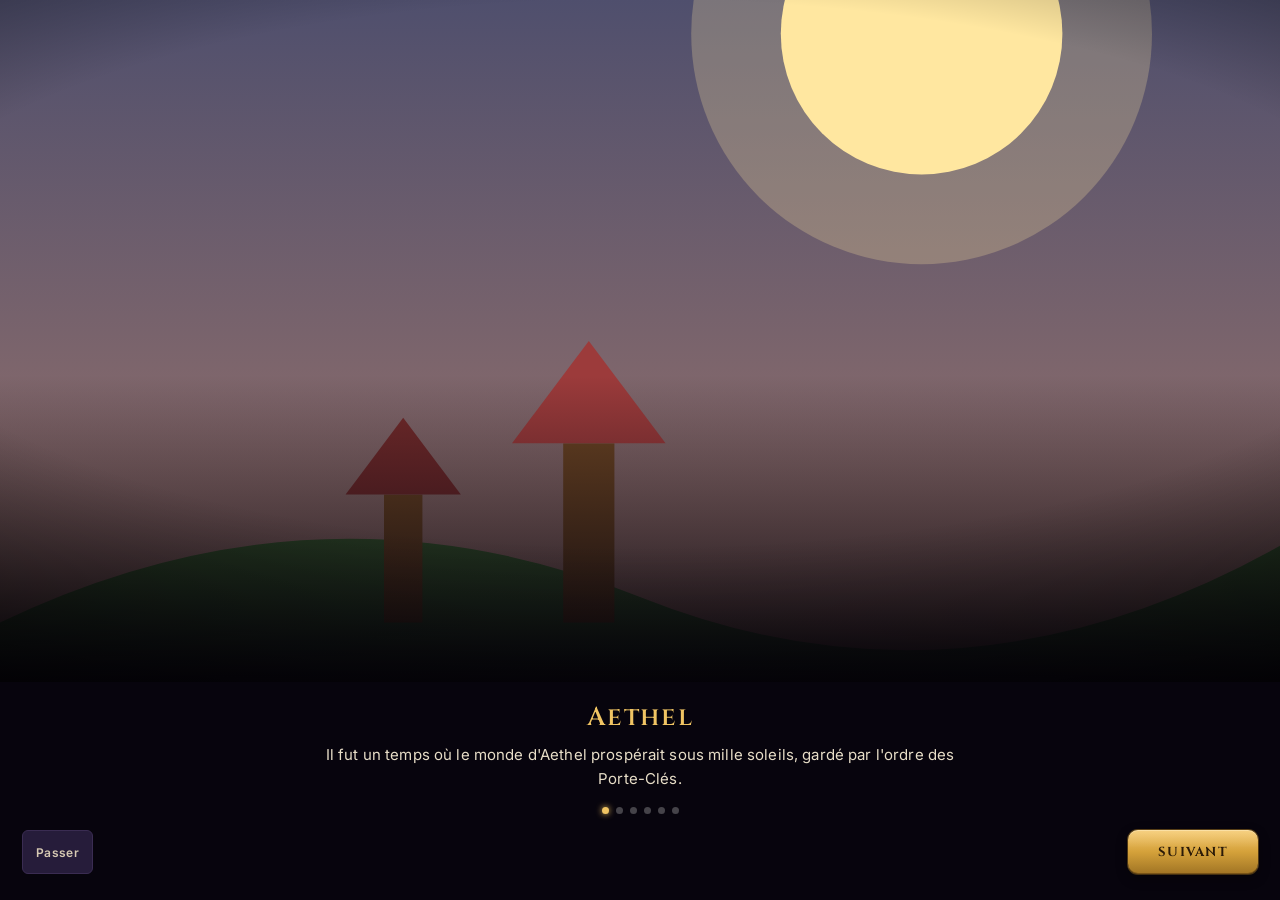
==== index.html @ 23406f0b "feat: lore + cinématique d'intro (l'âme du jeu) Donne un sens à tous les systèmes via un monde cohér" ====
<!DOCTYPE html>
<html lang="fr">
<head>
  <meta charset="UTF-8" />
  <meta name="viewport" content="width=device-width, initial-scale=1.0, viewport-fit=cover, maximum-scale=1.0, user-scalable=no" />
  <meta name="mobile-web-app-capable" content="yes" />
  <meta name="apple-mobile-web-app-capable" content="yes" />
  <meta name="theme-color" content="#0a0610" />
  <title>Lootchest</title>
  <link rel="preconnect" href="https://fonts.googleapis.com" />
  <link rel="preconnect" href="https://fonts.gstatic.com" crossorigin />
  <link href="https://fonts.googleapis.com/css2?family=Cinzel:wght@500;600;700&family=Inter:wght@400;500;600;700&family=JetBrains+Mono:wght@400;500;600;700&family=Silkscreen:wght@400;700&family=Press+Start+2P&display=swap" rel="stylesheet" />
  <link rel="stylesheet" href="tokens.css" />
  <link rel="stylesheet" href="style.css" />
</head>
<body>
  <!-- Rarity flash overlay (chest open / combat win) -->
  <div id="flash" class="flash"></div>

  <!-- App root — every screen is rendered here by js/ui.js -->
  <div id="app" class="app"></div>

  <!-- Overlay stack (combat, loot reveal, item detail, modals…) -->
  <div id="overlay-root" class="overlay-root"></div>

  <!-- Toasts -->
  <div id="toast-container" class="toast-container"></div>

  <script type="module" src="js/main.js?v=21"></script>
</body>
</html>
---- tokens.css ----
/* === Lootchest redesign — design tokens === */
:root {
  /* Surfaces */
  --bg-0: #0a0610;
  --bg-1: #120a1c;
  --bg-2: #1a1228;
  --surface: #1d162c;
  --surface-raised: #261c3a;
  --surface-sunken: #150e22;
  --border: #3a2c52;
  --border-soft: #2a2040;
  --vignette: radial-gradient(120% 80% at 50% 0%, rgba(120, 70, 200, 0.10), transparent 60%),
              radial-gradient(120% 100% at 50% 100%, rgba(255, 120, 30, 0.05), transparent 50%),
              linear-gradient(180deg, #120a1c 0%, #0a0610 100%);

  /* Gold accents — restrained */
  --gold-100: #fbe9b0;
  --gold-200: #f0c463;
  --gold-300: #d4a13a;
  --gold-400: #a07424;
  --gold-500: #5e4318;

  /* Text */
  --ink-100: #faf2dd;
  --ink-200: #d6c9b3;
  --ink-300: #a99eb8;
  --ink-400: #756d8a;
  --ink-500: #4a4360;

  /* Rarity */
  --r-common: #9aa0a6;
  --r-magic: #4a9ef5;
  --r-rare: #ffe14a;
  --r-epic: #b35bd6;
  --r-legendary: #ff7a1a;
  --r-ancestral: #ff3050;

  /* Elements */
  --el-fire: #ff7a1a;
  --el-frost: #5ad8e8;
  --el-poison: #6acc6a;
  --el-light: #f5c842;
  --el-void: #b35bd6;

  /* Currencies */
  --cur-gold: #f0c463;
  --cur-key: #e8d490;
  --cur-shard: #b8e8ff;
  --cur-orb: #ff5fd0;

  /* Fonts */
  --f-display: "Cinzel", "Trajan Pro", serif;
  --f-ui: "Inter", system-ui, sans-serif;
  --f-mono: "JetBrains Mono", "SF Mono", monospace;
  --f-pixel: "Silkscreen", "Press Start 2P", monospace;

  /* Radii */
  --r-xs: 4px;
  --r-sm: 6px;
  --r-md: 10px;
  --r-lg: 14px;
  --r-xl: 20px;

  /* Shadows */
  --sh-panel: inset 0 1px 0 rgba(255, 220, 160, 0.06),
              inset 0 0 0 1px rgba(255, 220, 160, 0.04),
              0 8px 20px rgba(0, 0, 0, 0.5);
  --sh-raised: inset 0 1px 0 rgba(255, 220, 160, 0.10),
               0 4px 12px rgba(0, 0, 0, 0.6);
  --sh-gold: 0 0 0 1px rgba(240, 196, 99, 0.4),
             inset 0 1px 0 rgba(255, 230, 170, 0.4);
}

/* Reset within phone */
.phone *, .phone *::before, .phone *::after {
  box-sizing: border-box;
}

.phone {
  background: var(--vignette);
  color: var(--ink-100);
  font-family: var(--f-ui);
  font-size: 14px;
  line-height: 1.35;
  -webkit-font-smoothing: antialiased;
  letter-spacing: 0.01em;
  position: relative;
  overflow: hidden;
}

/* Pixel-art renders crisp */
.pixel, .pixel svg, .pixel img {
  image-rendering: pixelated;
  image-rendering: -moz-crisp-edges;
  shape-rendering: crispEdges;
}

/* Common utility classes */
.cap { text-transform: uppercase; letter-spacing: 0.16em; }
.smallcap { font-size: 10px; letter-spacing: 0.18em; text-transform: uppercase; color: var(--ink-400); }
.display { font-family: var(--f-display); font-weight: 600; letter-spacing: 0.04em; }
.mono { font-family: var(--f-mono); font-variant-numeric: tabular-nums; }
.gold-text { color: var(--gold-200); }
.ink-2 { color: var(--ink-300); }

/* Gold divider with center diamond */
.gold-rule {
  display: flex;
  align-items: center;
  gap: 8px;
  color: var(--gold-300);
}
.gold-rule::before, .gold-rule::after {
  content: "";
  flex: 1;
  height: 1px;
  background: linear-gradient(90deg, transparent, rgba(212, 161, 58, 0.5), transparent);
}
.gold-rule .diamond {
  width: 6px; height: 6px;
  background: var(--gold-300);
  transform: rotate(45deg);
  box-shadow: 0 0 8px rgba(240, 196, 99, 0.4);
}

/* Panel */
.panel {
  background: linear-gradient(180deg, var(--surface) 0%, var(--surface-sunken) 100%);
  border: 1px solid var(--border-soft);
  border-radius: var(--r-md);
  box-shadow: var(--sh-panel);
  position: relative;
}

/* Pulse glow for ready/next-step */
@keyframes pulseGold {
  0%, 100% { box-shadow: 0 0 0 0 rgba(240, 196, 99, 0.6), 0 0 16px rgba(240, 196, 99, 0.2); }
  50% { box-shadow: 0 0 0 4px rgba(240, 196, 99, 0), 0 0 32px rgba(240, 196, 99, 0.5); }
}

/* Action button — primary gold */
.btn-gold {
  position: relative;
  display: inline-flex;
  align-items: center;
  justify-content: center;
  gap: 8px;
  padding: 14px 20px;
  background: linear-gradient(180deg, #f5c970 0%, #d4a13a 50%, #a07424 100%);
  color: #2a1a08;
  font-family: var(--f-display);
  font-weight: 600;
  letter-spacing: 0.12em;
  text-transform: uppercase;
  border: none;
  border-radius: var(--r-md);
  box-shadow:
    inset 0 1px 0 rgba(255, 240, 200, 0.6),
    inset 0 -1px 0 rgba(80, 50, 10, 0.5),
    0 4px 12px rgba(0, 0, 0, 0.4),
    0 0 0 1px #5e4318;
  cursor: pointer;
  font-size: 12px;
}
.btn-gold::before {
  content: "";
  position: absolute;
  inset: 1px;
  border-radius: calc(var(--r-md) - 1px);
  background: linear-gradient(180deg, rgba(255, 240, 200, 0.2) 0%, transparent 40%);
  pointer-events: none;
}

.btn-ghost {
  display: inline-flex;
  align-items: center;
  justify-content: center;
  gap: 6px;
  padding: 10px 14px;
  background: var(--surface-raised);
  color: var(--ink-200);
  border: 1px solid var(--border);
  border-radius: var(--r-sm);
  font-family: var(--f-ui);
  font-weight: 500;
  font-size: 12px;
  cursor: pointer;
  letter-spacing: 0.04em;
}

/* Rarity glow utility (apply to item tile) */
.rar-glow-common    { box-shadow: 0 0 0 1px var(--r-common), inset 0 0 16px rgba(154, 160, 166, 0.1); }
.rar-glow-magic     { box-shadow: 0 0 0 1px var(--r-magic), inset 0 0 18px rgba(74, 158, 245, 0.20), 0 0 12px rgba(74, 158, 245, 0.25); }
.rar-glow-rare      { box-shadow: 0 0 0 1px var(--r-rare), inset 0 0 18px rgba(255, 225, 74, 0.18), 0 0 12px rgba(255, 225, 74, 0.25); }
.rar-glow-epic      { box-shadow: 0 0 0 1px var(--r-epic), inset 0 0 20px rgba(179, 91, 214, 0.25), 0 0 16px rgba(179, 91, 214, 0.30); }
.rar-glow-legendary { box-shadow: 0 0 0 1px var(--r-legendary), inset 0 0 22px rgba(255, 122, 26, 0.30), 0 0 20px rgba(255, 122, 26, 0.40); }
.rar-glow-ancestral { box-shadow: 0 0 0 1px var(--r-ancestral), inset 0 0 22px rgba(255, 48, 80, 0.30), 0 0 24px rgba(255, 48, 80, 0.45); }

/* Stat bar */
.statbar {
  position: relative;
  height: 6px;
  background: var(--surface-sunken);
  border: 1px solid var(--border-soft);
  border-radius: 4px;
  overflow: hidden;
}
.statbar > i {
  position: absolute;
  inset: 0 auto 0 0;
  background: linear-gradient(180deg, var(--gold-100) 0%, var(--gold-300) 100%);
  display: block;
}

/* Scroll containers inside phone — hide scrollbar */
.scroll {
  overflow-y: auto;
  scrollbar-width: none;
}
.scroll::-webkit-scrollbar { display: none; }

/* Stripe placeholder for art-not-yet */
.stripe-placeholder {
  background: repeating-linear-gradient(45deg,
    rgba(240, 196, 99, 0.05) 0 6px,
    rgba(240, 196, 99, 0.02) 6px 12px);
  border: 1px dashed rgba(240, 196, 99, 0.15);
  display: flex; align-items: center; justify-content: center;
  font-family: var(--f-mono);
  font-size: 10px;
  color: var(--ink-400);
  letter-spacing: 0.08em;
  text-transform: uppercase;
}

/* Tab bar */
.tabbar {
  display: flex;
  align-items: center;
  justify-content: space-around;
  padding: 8px 12px calc(env(safe-area-inset-bottom, 8px) + 8px) 12px;
  background: linear-gradient(180deg, rgba(20, 12, 32, 0.6), rgba(10, 6, 16, 0.95));
  border-top: 1px solid var(--border-soft);
  backdrop-filter: blur(8px);
}
.tabbar .tab {
  display: flex;
  flex-direction: column;
  align-items: center;
  gap: 2px;
  font-size: 9px;
  letter-spacing: 0.12em;
  text-transform: uppercase;
  color: var(--ink-400);
  padding: 4px 8px;
  flex: 1;
}
.tabbar .tab.active { color: var(--gold-200); }
.tabbar .tab .ico { font-size: 18px; line-height: 1; }

/* Phone wrap (artboard frame) */
.phone-wrap {
  width: 390px;
  height: 844px;
  border-radius: 36px;
  overflow: hidden;
  position: relative;
  background: var(--bg-0);
}

/* Subtle filigree corners */
.filigree-corner {
  position: absolute;
  width: 22px;
  height: 22px;
  pointer-events: none;
  opacity: 0.6;
}
---- style.css ----
/* ===================================================================
   Lootchest — redesigned UI (AAA mobile-gacha). Built on tokens.css.
   Screen-router shell: HUD + screen + tab bar (mobile) / rail (desktop),
   plus an overlay stack for combat, loot reveal, item detail and meta.
   =================================================================== */

* { box-sizing: border-box; }
html, body {
  margin: 0; padding: 0;
  height: 100%;
  background: var(--bg-0);
  color: var(--ink-100);
  font-family: var(--f-ui);
  font-size: 14px;
  line-height: 1.35;
  -webkit-font-smoothing: antialiased;
  letter-spacing: 0.01em;
  overscroll-behavior: none;
  -webkit-tap-highlight-color: transparent;
}
body { overflow: hidden; }
button { font-family: inherit; color: inherit; cursor: pointer; }
input, select { font-family: inherit; }

/* Pixel-art crispness (sprites) */
.pixel, .pixel svg, .pixel img { image-rendering: pixelated; image-rendering: crisp-edges; shape-rendering: crispEdges; }
.pixel svg { display: block; }

/* Utility */
.smallcap { font-size: 10px; letter-spacing: 0.18em; text-transform: uppercase; color: var(--ink-400); font-weight: 600; }
.display { font-family: var(--f-display); font-weight: 600; letter-spacing: 0.02em; }
.mono { font-family: var(--f-mono); font-variant-numeric: tabular-nums; }
.gold-text { color: var(--gold-200); }
.scroll { overflow-y: auto; scrollbar-width: none; }
.scroll::-webkit-scrollbar { display: none; }

.panel {
  background: linear-gradient(180deg, var(--surface) 0%, var(--surface-sunken) 100%);
  border: 1px solid var(--border-soft);
  border-radius: var(--r-md);
  box-shadow: var(--sh-panel);
}

/* ── App shell ─────────────────────────────────────────────── */
.app {
  position: fixed; inset: 0;
  display: flex; flex-direction: column;
  background: var(--vignette);
  background-attachment: fixed;
}
.screen { flex: 1; min-height: 0; padding: 14px; padding-bottom: 22px; }
.screen-pad { padding: 20px; }

/* ── Buttons ───────────────────────────────────────────────── */
.btn-gold {
  position: relative; display: inline-flex; align-items: center; justify-content: center; gap: 8px;
  padding: 13px 20px;
  background: linear-gradient(180deg, #f5c970 0%, #d4a13a 50%, #a07424 100%);
  color: #2a1a08; font-family: var(--f-display); font-weight: 700;
  letter-spacing: 0.10em; text-transform: uppercase; border: none; border-radius: var(--r-md);
  font-size: 13px;
  box-shadow: inset 0 1px 0 rgba(255,240,200,.6), inset 0 -1px 0 rgba(80,50,10,.5), 0 4px 12px rgba(0,0,0,.4), 0 0 0 1px #5e4318;
}
.btn-gold:active { transform: translateY(1px); }
.btn-gold.is-disabled, .btn-gold[disabled] { filter: grayscale(.7) brightness(.6); pointer-events: none; }
.btn-ghost {
  display: inline-flex; align-items: center; justify-content: center; gap: 6px;
  padding: 10px 13px; background: var(--surface-raised); color: var(--ink-200);
  border: 1px solid var(--border); border-radius: var(--r-sm);
  font-weight: 600; font-size: 12px; letter-spacing: 0.03em;
}
.btn-ghost:active { transform: translateY(1px); }
.btn-ghost[disabled] { opacity: .4; pointer-events: none; }

/* ── Chips ─────────────────────────────────────────────────── */
.chip {
  display: inline-flex; align-items: center; gap: 4px;
  padding: 3px 8px; border-radius: 999px; font-size: 11px; font-weight: 600;
  color: var(--c, var(--ink-200));
  background: color-mix(in srgb, var(--c, var(--ink-300)) 14%, transparent);
  border: 1px solid color-mix(in srgb, var(--c, var(--ink-300)) 35%, transparent);
}
.chip .chip-ico { font-size: 11px; }

/* ── HUD ───────────────────────────────────────────────────── */
.hud {
  display: flex; align-items: center; gap: 8px;
  padding: calc(env(safe-area-inset-top, 6px) + 8px) 12px 8px;
  background: linear-gradient(180deg, rgba(18,10,28,.92), rgba(10,6,16,.6));
  border-bottom: 1px solid var(--border-soft);
  backdrop-filter: blur(6px); z-index: 5;
}
.hud-hero { display: flex; align-items: center; gap: 7px; background: var(--surface-raised); border: 1px solid var(--border); border-radius: var(--r-sm); padding: 3px 8px 3px 4px; }
.hud-hero-sprite { width: 34px; height: 34px; }
.hud-power { display: flex; flex-direction: column; align-items: flex-start; line-height: 1; }
.hud-power .smallcap { font-size: 8px; }
.hud-power .mono { font-size: 14px; color: var(--gold-200); font-weight: 700; }
.hud-cur { display: flex; gap: 6px; flex: 1; flex-wrap: wrap; }
.cur-pill { display: inline-flex; align-items: center; gap: 5px; padding: 4px 9px; border-radius: 999px;
  background: color-mix(in srgb, var(--c) 12%, var(--surface-sunken)); border: 1px solid color-mix(in srgb, var(--c) 30%, transparent); }
.cur-pill .cur-glyph { font-size: 13px; }
.cur-pill .cur-val { font-size: 13px; font-weight: 600; color: var(--c); }
.cur-pill.big { padding: 7px 14px; }
.cur-pill.big .cur-val { font-size: 16px; }
.hud-right { display: flex; align-items: center; gap: 6px; }
.hud-prestige { color: var(--gold-200); font-weight: 700; font-size: 12px; }
.hud-icon { position: relative; width: 34px; height: 34px; border-radius: var(--r-sm); border: 1px solid var(--border); background: var(--surface-raised); font-size: 16px; }
.hud-dot { position: absolute; top: 4px; right: 4px; width: 6px; height: 6px; border-radius: 50%; background: transparent; }

/* ── Tab bar ───────────────────────────────────────────────── */
.tabbar {
  display: flex; align-items: stretch; justify-content: space-around;
  padding: 6px 8px calc(env(safe-area-inset-bottom, 6px) + 6px);
  background: linear-gradient(180deg, rgba(20,12,32,.7), rgba(8,5,14,.97));
  border-top: 1px solid var(--border-soft); backdrop-filter: blur(8px); z-index: 5;
}
.tab { display: flex; flex-direction: column; align-items: center; gap: 3px; flex: 1;
  border: none; background: none; color: var(--ink-400); font-size: 9px; font-weight: 600;
  letter-spacing: 0.10em; text-transform: uppercase; padding: 4px 0; border-radius: var(--r-sm); }
.tab .ico { font-size: 20px; line-height: 1; filter: grayscale(.4); }
.tab.active { color: var(--gold-200); }
.tab.active .ico { filter: none; transform: translateY(-1px); }

/* ── Desktop rail (interim until section ⑤) ────────────────── */
.desktop-shell { display: flex; height: 100%; }
.rail { width: 72px; display: flex; flex-direction: column; align-items: center; gap: 8px; padding: 14px 0;
  background: linear-gradient(180deg, var(--bg-1), var(--bg-0)); border-right: 1px solid var(--border-soft); }
.rail-logo { font-size: 24px; color: var(--gold-200); margin-bottom: 8px; }
.rail-btn { width: 46px; height: 46px; border-radius: var(--r-md); border: 1px solid transparent; background: transparent; font-size: 22px; color: var(--ink-300); }
.rail-btn.active { background: var(--surface-raised); border-color: var(--border); color: var(--gold-200); box-shadow: var(--sh-gold); }
.rail-spacer { flex: 1; }
.desktop-main { flex: 1; display: flex; flex-direction: column; min-width: 0; }
.dt-center { max-width: 760px; width: 100%; margin: 0 auto; }

/* Desktop multi-column screens */
.dt-cols { display: grid; gap: 16px; height: 100%; align-items: start; }
.dt-panel { display: flex; flex-direction: column; gap: 12px; min-height: 0; }
.dt-card { padding: 14px; }
.dt-card .smallcap { margin-bottom: 8px; display: block; }
.power-val { font-size: 20px; font-weight: 700; }

/* ⑮ Hub desktop */
.hub-dt { grid-template-columns: 1fr 340px; }
.dt-stage { display: flex; flex-direction: column; align-items: center; justify-content: center; gap: 8px; padding: 20px; }
.dt-stage .chest-sprite { width: 220px; height: 220px; }
.dt-stage .open-bar { width: 100%; max-width: 360px; margin-top: 12px; }
.dt-stage .chest-cooldown { width: 100%; max-width: 360px; }
.dt-droprow { display: flex; align-items: center; gap: 8px; font-size: 11px; margin-bottom: 6px; }
.dt-droprow span:first-child { width: 78px; font-weight: 600; }
.dt-droptrack { flex: 1; height: 8px; border-radius: 4px; background: var(--surface-sunken); overflow: hidden; }
.dt-droptrack i { display: block; height: 100%; }
.dt-droprow .mono { width: 36px; text-align: right; color: var(--ink-300); }

/* ⑱ Dungeon desktop */
.dungeon-dt { grid-template-columns: 280px 1fr 280px; }
.dt-biomelist { gap: 8px; }
.dt-biome { display: flex; align-items: center; gap: 10px; padding: 12px; border-radius: var(--r-md); border: 1px solid var(--border-soft); background: var(--surface-sunken); color: var(--ink-100); text-align: left; }
.dt-biome.active { border-color: var(--gold-400); box-shadow: var(--sh-gold); }
.dt-biome.locked { opacity: .5; }
.dt-floordetail { display: flex; flex-direction: column; gap: 14px; background: linear-gradient(180deg, var(--surface), var(--surface-sunken)); border: 1px solid var(--border-soft); border-radius: var(--r-md); padding: 16px; }
.mob-preview { align-items: center; text-align: center; gap: 6px; }
.mob-sprite-lg { width: 96px; height: 96px; display: flex; align-items: center; justify-content: center; margin: 0 auto; }
.mob-stats, .mob-mech { color: var(--ink-300); }

/* ⑰ Inventory desktop */
.inv-dt { grid-template-columns: 320px 1fr 340px; }
.dt-invmain { display: flex; flex-direction: column; gap: 10px; min-height: 0; height: 100%; }
.dt-grid { grid-template-columns: repeat(6, 1fr); }
.dt-statline { display: flex; justify-content: space-between; font-size: 12px; padding: 3px 0; border-bottom: 1px solid var(--border-soft); }
.dt-statline .mono { color: var(--gold-200); font-weight: 600; }
.dt-detail { background: linear-gradient(180deg, var(--surface), var(--bg-1)); border: 1px solid var(--border-soft); border-radius: var(--r-md); padding: 14px; overflow-y: auto; scrollbar-width: none; }
.dt-detail::-webkit-scrollbar { display: none; }
.dt-detail .detail-actionbar { position: static; background: none; padding-top: 12px; }

/* Codex tabs */
.codex-tabs { display: flex; gap: 6px; margin-bottom: 10px; }
.codex-tab { flex: 1; padding: 8px; border-radius: var(--r-sm); border: 1px solid var(--border); background: var(--surface-raised); color: var(--ink-300); font-weight: 600; font-size: 12px; }
.codex-tab.active { background: var(--gold-200); color: #2a1a08; border-color: var(--gold-200); }
.codex-count { margin-bottom: 8px; }

/* ═══════════════ ① HUB ═══════════════ */
.hub { display: flex; flex-direction: column; gap: 12px; height: 100%; }
.power-strip { display: flex; align-items: center; justify-content: space-between; padding: 8px 14px; }
.power-strip .power-val { font-size: 16px; font-weight: 700; }
.hub-stage { flex: 1; display: flex; flex-direction: column; align-items: center; justify-content: center; gap: 6px; min-height: 0; }
.stage-tier { font-size: 11px; }
.stage-title { font-size: 22px; color: var(--ink-100); margin-bottom: 4px; }
.chest-hero { position: relative; padding: 18px; animation: floatY 3s ease-in-out infinite; }
.chest-hero.has-key::before { content: ""; position: absolute; inset: -6px; border-radius: 50%;
  box-shadow: 0 0 0 2px rgba(240,196,99,.5); animation: pulseGold 1.5s ease-in-out infinite; }
.chest-sprite { width: 168px; height: 168px; filter: drop-shadow(0 16px 24px rgba(0,0,0,.6)); }
.drop-card { width: 100%; max-width: 360px; padding: 12px 14px; display: flex; flex-direction: column; gap: 8px; }
.drop-card-head { display: flex; justify-content: space-between; }
.drop-bar { display: flex; height: 12px; border-radius: 6px; overflow: hidden; gap: 1px; background: var(--surface-sunken); }
.drop-seg { min-width: 2px; }
.drop-labels { display: flex; justify-content: space-between; }
.drop-pct { font-size: 9px; font-weight: 700; }
.pity-row { display: flex; align-items: center; gap: 8px; }
.pity-bar { flex: 1; height: 6px; border-radius: 4px; background: var(--surface-sunken); border: 1px solid var(--border-soft); overflow: hidden; }
.pity-fill { height: 100%; background: linear-gradient(90deg, var(--gold-400), var(--gold-100)); }
.pity-num { font-size: 10px; color: var(--ink-300); }
.open-bar { display: flex; align-items: stretch; gap: 8px; }
.btn-key { display: flex; align-items: center; gap: 5px; padding: 0 12px; background: var(--surface-raised);
  border: 1px solid var(--border); border-radius: var(--r-md); color: var(--cur-key); font-weight: 700; }
.btn-key .cur-glyph { font-size: 16px; }
.btn-open { flex: 1; font-size: 14px; }
.open-cost { font-weight: 600; opacity: .8; font-size: 11px; }
.btn-upgrade { padding: 0 14px; }
.btn-upgrade.ready { box-shadow: var(--sh-gold); color: var(--gold-100); animation: pulseGold 1.6s ease-in-out infinite; }
.next-step { text-align: center; color: var(--gold-200); font-size: 11px; font-weight: 600; padding: 2px; }
.next-step-spacer { height: 17px; }
.chest-cooldown { height: 3px; border-radius: 2px; background: var(--surface-sunken); overflow: hidden; }
.chest-cooldown-fill { height: 100%; width: 0; background: var(--gold-300); }

/* ═══════════════ ① DUNGEON MAP ═══════════════ */
.dungeon { display: flex; flex-direction: column; gap: 12px; height: 100%; }
.dungeon-head { display: flex; align-items: center; justify-content: space-between; padding: 10px 14px; }
.dh-floor { display: flex; flex-direction: column; }
.dh-floornum { font-size: 24px; font-weight: 700; color: var(--gold-200); line-height: 1; }
.dh-stats { font-size: 11px; }
.biome-path { flex: 1; min-height: 0; overflow-y: auto; scrollbar-width: none; display: flex; flex-direction: column; gap: 10px; padding-bottom: 4px; }
.biome-path::-webkit-scrollbar { display: none; }
.biome-node { border: 1px solid var(--border-soft); border-radius: var(--r-md); background: var(--surface-sunken); padding: 12px; }
.biome-node.dim { opacity: .5; }
.biome-node.open { background: linear-gradient(180deg, var(--surface), var(--surface-sunken)); border-color: var(--border); box-shadow: var(--sh-panel); }
.biome-head { display: flex; align-items: center; gap: 10px; }
.biome-emoji { font-size: 24px; }
.biome-info { flex: 1; }
.biome-name { font-size: 16px; }
.biome-lock { font-size: 16px; opacity: .7; }
.floor-grid { display: grid; grid-template-columns: repeat(5, 1fr); gap: 6px; margin-top: 12px; }
.floor { aspect-ratio: 1; border-radius: var(--r-sm); border: 1px solid var(--border-soft); background: var(--surface-raised);
  color: var(--ink-200); font-family: var(--f-mono); font-weight: 600; font-size: 13px; }
.floor.locked { opacity: .45; background: var(--surface-sunken); }
.floor.boss { color: var(--gold-200); border-color: var(--gold-400); }
.floor.sel { box-shadow: var(--sh-gold); border-color: var(--gold-200); color: var(--gold-100); background: var(--surface-raised); }
.biome-boss-line { display: flex; align-items: center; gap: 8px; margin-top: 12px; padding-top: 10px; border-top: 1px solid var(--border-soft); font-size: 12px; color: var(--ink-200); }
.biome-boss-line .smallcap { margin-left: auto; }
.fight-dock { display: flex; align-items: center; gap: 8px; }
.fight-target { display: flex; align-items: center; gap: 8px; flex: 1; background: var(--surface-raised); border: 1px solid var(--border); border-radius: var(--r-md); padding: 6px 12px; }
.mob-emoji { width: 44px; height: 44px; display: flex; align-items: center; justify-content: center; font-size: 32px; }
.ft-name { font-weight: 700; font-size: 13px; }
.ft-diff { font-size: 11px; font-weight: 600; }
.btn-fight { padding: 14px 22px; }
.btn-loop { font-size: 18px; padding: 0 14px; }
.btn-loop.on { box-shadow: var(--sh-gold); color: var(--gold-100); }

/* ═══════════════ COMBAT (overlay) ═══════════════ */
.combat { position: fixed; inset: 0; background: var(--biome, var(--bg-0)); display: flex; flex-direction: column;
  padding: calc(env(safe-area-inset-top,8px) + 12px) 16px 16px; }
.combat::before { content: ""; position: absolute; inset: 0; background: radial-gradient(120% 90% at 50% 0%, rgba(0,0,0,.1), rgba(0,0,0,.7)); }
.combat > * { position: relative; z-index: 1; }
.combat-top, .combat-bottom { display: flex; align-items: center; gap: 14px; }
.combat-bottom { flex-direction: row-reverse; }
.combat-fighter { flex: 1; }
.cf-name { font-weight: 700; font-size: 13px; margin-bottom: 4px; text-shadow: 0 1px 2px #000; }
.combat-fighter.mob { text-align: left; }
.combat-fighter.hero { text-align: right; }
.mob-sprite, .hero-sprite { width: 120px; height: 120px; display: flex; align-items: center; justify-content: center; filter: drop-shadow(0 8px 16px rgba(0,0,0,.5)); }
.hero-sprite { animation: idleBob 2.4s ease-in-out infinite; }
.mob-sprite { animation: idleBob 2.8s ease-in-out infinite reverse; }
.combat-center { flex: 1; display: flex; flex-direction: column; align-items: center; justify-content: center; gap: 10px; }
.combat-floor { color: var(--ink-200); text-shadow: 0 1px 2px #000; }
.combat-call { font-family: var(--f-display); font-weight: 700; font-size: 26px; letter-spacing: 0.04em; opacity: 0; text-shadow: 0 2px 8px rgba(0,0,0,.8); }
.combat-call.show { animation: callPop .7s cubic-bezier(.2,1.4,.4,1); }
.combat-log { max-height: 84px; overflow-y: auto; scrollbar-width: none; font-size: 11px; color: var(--ink-300);
  background: rgba(8,5,14,.5); border-radius: var(--r-sm); padding: 6px 10px; }
.combat-log::-webkit-scrollbar { display: none; }
.cl-line.win { color: #6acc6a; } .cl-line.lose { color: #ff5a5a; } .cl-line.reward { color: var(--gold-200); }

/* HP bar */
.hpbar { position: relative; height: 16px; border-radius: 8px; background: var(--surface-sunken); border: 1px solid var(--border-soft); overflow: hidden; }
.hpbar-fill { position: absolute; inset: 0 auto 0 0; transition: width .25s ease; }
.hpbar-text { position: absolute; inset: 0; display: flex; align-items: center; justify-content: center; font-size: 10px; font-weight: 700; color: #fff; text-shadow: 0 1px 2px #000; }

/* ═══════════════ ① LOOT REVEAL (overlay) ═══════════════ */
.loot { position: fixed; inset: 0; display: flex; flex-direction: column; align-items: center; justify-content: center; gap: 12px;
  background: radial-gradient(110% 80% at 50% 40%, color-mix(in srgb, var(--rc) 18%, #0a0610), #050306 75%); padding: 24px; text-align: center; }
.loot-rays { position: absolute; top: 44%; left: 50%; width: 980px; height: 980px; transform: translate(-50%,-50%); pointer-events: none; opacity: 0;
  background: conic-gradient(from 0deg, transparent 0 6deg, color-mix(in srgb, var(--rc) 60%, transparent) 6deg 9deg, transparent 9deg 24deg);
  mix-blend-mode: screen; animation: spin 26s linear infinite; }
.loot-rays.fine { width: 700px; height: 700px; animation: spinRev 17s linear infinite;
  background: conic-gradient(from 12deg, transparent 0 3deg, color-mix(in srgb, var(--rc) 40%, transparent) 3deg 4.6deg, transparent 4.6deg 15deg); }
.loot[data-ray="1"] .loot-rays { opacity: .2; }
.loot[data-ray="2"] .loot-rays { opacity: .34; }
.loot[data-ray="3"] .loot-rays { opacity: .5; }
.loot[data-ray="4"] .loot-rays { opacity: .64; }
.loot[data-ray="5"] .loot-rays { opacity: .78; }
.loot-bloom { position: absolute; top: 44%; left: 50%; width: 360px; height: 360px; transform: translate(-50%,-50%); pointer-events: none;
  background: radial-gradient(circle, color-mix(in srgb, var(--rc) 50%, transparent), transparent 66%); mix-blend-mode: screen; animation: bloomPulse 2.2s ease-in-out infinite; }
.loot[data-ray="0"] .loot-bloom, .loot[data-ray="1"] .loot-bloom { opacity: .5; }
.loot-stamp { font-size: 13px; letter-spacing: 0.3em; position: relative; }
.loot-art { width: 150px; height: 150px; display: flex; align-items: center; justify-content: center; border-radius: var(--r-md); padding: 11px; background: var(--surface-sunken); position: relative; animation: lootRise .4s cubic-bezier(.2,1.2,.4,1); }
.loot-name { font-size: 22px; position: relative; }
.loot-sub { position: relative; }
.loot-chips { display: flex; flex-wrap: wrap; gap: 6px; justify-content: center; max-width: 320px; position: relative; }
.loot-effect { max-width: 320px; padding: 8px 12px; border-radius: var(--r-sm); background: rgba(255,122,26,.1); border: 1px solid rgba(255,122,26,.3); position: relative; }
.loot-effect .le-title { display: block; color: var(--r-legendary); font-weight: 700; font-size: 12px; }
.loot-effect .le-desc { font-size: 11px; color: var(--ink-200); }
.loot-actions { display: flex; gap: 8px; margin-top: 8px; position: relative; }

/* ═══════════════ ② INVENTORY ═══════════════ */
.inv { display: flex; flex-direction: column; gap: 10px; height: 100%; }
.paper-doll { padding: 12px; }
.pd-head { display: flex; align-items: center; justify-content: space-between; margin-bottom: 10px; }
.pd-head .display { font-size: 15px; }
.doll-grid { display: grid; grid-template-columns: repeat(6, 1fr); gap: 8px; }
.doll-slot { display: flex; flex-direction: column; align-items: center; gap: 4px; }
.doll-slot .item-tile { width: 100%; }
.doll-empty { width: 100%; aspect-ratio: 1; display: flex; align-items: center; justify-content: center; font-size: 22px; opacity: .4;
  border: 1px dashed var(--border); border-radius: var(--r-sm); background: var(--surface-sunken); }
.doll-label { font-size: 8px; }
.doll-sets { display: flex; flex-wrap: wrap; gap: 6px; margin-top: 10px; }
.inv-toolbar { display: flex; gap: 8px; }
.inv-search { flex: 1; padding: 9px 12px; background: var(--surface-sunken); border: 1px solid var(--border-soft); border-radius: var(--r-sm); color: var(--ink-100); font-size: 13px; }
.inv-search::placeholder { color: var(--ink-400); }
.inv-sort { padding: 0 10px; background: var(--surface-raised); border: 1px solid var(--border); border-radius: var(--r-sm); color: var(--ink-200); font-size: 12px; }
.filter-chips { display: flex; gap: 6px; overflow-x: auto; scrollbar-width: none; padding-bottom: 2px; }
.filter-chips::-webkit-scrollbar { display: none; }
.fchip { white-space: nowrap; padding: 6px 11px; border-radius: 999px; border: 1px solid var(--border); background: var(--surface-raised);
  color: var(--ink-300); font-size: 11px; font-weight: 600; }
.fchip.active { background: var(--gold-200); color: #2a1a08; border-color: var(--gold-200); }
.inv-grid { flex: 1; min-height: 0; overflow-y: auto; scrollbar-width: none; display: grid; grid-template-columns: repeat(5, 1fr); gap: 8px; align-content: start; }
.inv-grid::-webkit-scrollbar { display: none; }
.inv-bulk { display: flex; gap: 8px; }
.inv-bulk .btn-ghost { flex: 1; }

/* Item tile */
.item-tile { position: relative; aspect-ratio: 1; border-radius: var(--r-sm); background: var(--surface-sunken);
  display: flex; align-items: center; justify-content: center; padding: 4px; }
.item-tile.big { border-radius: var(--r-md); }
.item-tile-art { width: 100%; height: 100%; display: flex; align-items: center; justify-content: center; }
.item-tile-art svg { width: 100%; height: 100%; }
.item-emoji { line-height: 1; }
.tile-badge { position: absolute; font-size: 10px; width: 15px; height: 15px; display: flex; align-items: center; justify-content: center; border-radius: 4px; }
.tile-badge.bl { left: 2px; bottom: 2px; }
.tile-badge.bl2 { right: 2px; bottom: 2px; }
.tile-badge.tl { left: 2px; top: 2px; }
.tile-badge.tr { right: 2px; top: 2px; }
.tile-badge.set { color: #fff; font-weight: 700; font-size: 9px; text-shadow: 0 1px 1px #000; }

/* Rarity glows */
.rar-glow-common    { box-shadow: 0 0 0 1px var(--r-common), inset 0 0 16px rgba(154,160,166,.1); }
.rar-glow-magic     { box-shadow: 0 0 0 1px var(--r-magic), inset 0 0 18px rgba(74,158,245,.2), 0 0 12px rgba(74,158,245,.25); }
.rar-glow-rare      { box-shadow: 0 0 0 1px var(--r-rare), inset 0 0 18px rgba(255,225,74,.18), 0 0 12px rgba(255,225,74,.25); }
.rar-glow-epic      { box-shadow: 0 0 0 1px var(--r-epic), inset 0 0 20px rgba(179,91,214,.25), 0 0 16px rgba(179,91,214,.3); }
.rar-glow-legendary { box-shadow: 0 0 0 1px var(--r-legendary), inset 0 0 22px rgba(255,122,26,.3), 0 0 20px rgba(255,122,26,.4); }
.rar-glow-ancestral { box-shadow: 0 0 0 1px var(--r-ancestral), inset 0 0 22px rgba(255,48,80,.3), 0 0 24px rgba(255,48,80,.45); }

/* ═══════════════ ② FORGE ═══════════════ */
.forge { display: flex; flex-direction: column; gap: 12px; height: 100%; }
.orb-strip { display: flex; gap: 6px; flex-wrap: wrap; padding: 10px 12px; justify-content: center; }
.orb-chip { display: inline-flex; align-items: center; gap: 3px; font-size: 16px; color: var(--c); }
.orb-chip .mono { font-size: 11px; color: var(--ink-200); }
.forge-pick { flex: 1; min-height: 0; display: flex; flex-direction: column; gap: 8px; }
.forge-pick .inv-grid { flex: 1; }
.forge-work { display: flex; flex-direction: column; align-items: center; gap: 8px; overflow-y: auto; scrollbar-width: none; }
.forge-work::-webkit-scrollbar { display: none; }
.forge-slot { width: 100px; height: 100px; display: flex; align-items: center; justify-content: center; padding: 8px; border-radius: var(--r-md); background: var(--surface-sunken); border: 2px solid var(--gold-400); }
.forge-item-name { font-size: 16px; }
.forge-item-sub { font-size: 9px; }
.forge-detail { width: 100%; max-width: 360px; display: flex; flex-direction: column; gap: 7px; }
.forge-actions { display: grid; grid-template-columns: 1fr 1fr; gap: 8px; width: 100%; max-width: 360px; }
.forge-act { display: flex; align-items: center; gap: 6px; padding: 10px; background: var(--surface-raised); border: 1px solid var(--border);
  border-radius: var(--r-sm); color: var(--ink-100); font-size: 12px; text-align: left; }
.forge-act .fa-label { flex: 1; font-weight: 600; }
.forge-act .fa-cost { font-size: 11px; color: var(--ink-300); }
.forge-act.disabled { opacity: .4; }
.forge-master { display: flex; flex-direction: column; gap: 6px; width: 100%; max-width: 360px; }
.mc-row { display: flex; align-items: center; gap: 8px; padding: 11px; background: var(--surface-raised); border: 1px solid var(--border); border-radius: var(--r-sm); color: var(--ink-100); font-size: 12px; text-align: left; }

/* ═══════════════ ④ META ═══════════════ */
.meta { display: flex; flex-direction: column; gap: 12px; }
.meta-hero { display: flex; align-items: center; gap: 16px; padding: 16px; }
.meta-hero-sprite { width: 96px; height: 96px; }
.meta-hero-info .display { font-size: 18px; }
.meta-hero-info .mono { font-size: 16px; }
.meta-grid { display: grid; grid-template-columns: 1fr 1fr; gap: 10px; }
.meta-card { display: flex; flex-direction: column; align-items: flex-start; gap: 3px; padding: 14px; text-align: left; }
.mc-icon { font-size: 24px; }
.mc-name { font-weight: 700; font-size: 14px; }
.mc-sub { font-size: 9px; }
.meta-ascend { width: 100%; margin-top: 4px; }

/* ═══════════════ OVERLAYS / SHEETS ═══════════════ */
.overlay-root { position: fixed; inset: 0; z-index: 100; display: none; }
.overlay-root.on { display: block; }
.overlay-backdrop { position: absolute; inset: 0; background: rgba(8,5,14,.7); backdrop-filter: blur(8px); animation: fadeIn .2s; }
.sheet { position: absolute; left: 0; right: 0; bottom: 0; max-height: 88%; display: flex; flex-direction: column;
  background: linear-gradient(180deg, var(--surface) 0%, var(--bg-1) 100%); border-top: 1px solid var(--border);
  border-radius: var(--r-xl) var(--r-xl) 0 0; box-shadow: 0 -8px 40px rgba(0,0,0,.6); animation: slideUp .28s cubic-bezier(.2,.8,.3,1); }
.sheet.wide { } /* mobile is full-width; desktop centers below */
.sheet-head { display: flex; align-items: center; justify-content: space-between; padding: 16px 18px 10px; }
.sheet-head .display { font-size: 18px; }
.sheet-close { width: 30px; height: 30px; border-radius: 50%; border: 1px solid var(--border); background: var(--surface-raised); color: var(--ink-300); font-size: 16px; }
.sheet-body { padding: 0 18px 24px; }
.sheet-body h3 { font-family: var(--f-display); font-size: 14px; color: var(--gold-200); margin: 14px 0 4px; }
.sheet-body p { font-size: 13px; color: var(--ink-200); margin: 0 0 8px; }
@media (min-width: 901px) {
  .sheet { left: 50%; right: auto; bottom: auto; top: 50%; transform: translate(-50%,-50%); width: 560px; max-height: 86%; border-radius: var(--r-lg); border: 1px solid var(--border); animation: pop .2s; }
}

/* ⑥ Item detail */
.item-sheet { padding-top: 8px; animation: slideUp .3s cubic-bezier(.2,.9,.3,1); }
.item-sheet .detail { animation: detailIn .34s cubic-bezier(.2,.9,.3,1) both; }
@keyframes detailIn { from { opacity: 0; transform: translateY(14px); } to { opacity: 1; transform: translateY(0); } }
.sheet-grip { width: 38px; height: 4px; border-radius: 2px; background: var(--border); margin: 6px auto 4px; }
.detail { display: flex; flex-direction: column; gap: 12px; padding-bottom: 8px; }
.detail-hero { display: flex; flex-direction: column; align-items: center; gap: 4px; }
.detail-frame { width: 132px; height: 132px; display: flex; align-items: center; justify-content: center; padding: 10px;
  border-radius: var(--r-md); background: var(--surface-sunken);
  border: 2px solid var(--gold-400); box-shadow: var(--sh-gold), inset 0 0 24px rgba(0,0,0,.4); }
.detail-stamp { font-size: 11px; letter-spacing: 0.28em; margin-top: 6px; }
.detail-name { font-size: 19px; text-align: center; line-height: 1.15; }
.detail-slot { font-size: 9px; }
.detail-power { display: flex; align-items: baseline; justify-content: center; gap: 12px; padding: 8px; background: var(--surface-sunken); border-radius: var(--r-md); border: 1px solid var(--border-soft); }
.dp-num { font-size: 26px; font-weight: 700; }
.dp-delta { font-size: 11px; font-weight: 700; }
.dp-delta.up { color: #6acc6a; } .dp-delta.down { color: #ff5a5a; }
.detail-chips { display: flex; flex-wrap: wrap; gap: 6px; justify-content: center; }
.comp-chip { display: inline-flex; align-items: center; gap: 4px; padding: 4px 10px; border-radius: 999px; font-size: 11px; font-weight: 600;
  color: var(--c); background: color-mix(in srgb, var(--c) 14%, transparent); border: 1px solid color-mix(in srgb, var(--c) 38%, transparent); }
.detail-stats { display: flex; flex-direction: column; gap: 7px; }
.sb-row { display: flex; align-items: center; gap: 8px; }
.sb-label { width: 92px; font-size: 11px; color: var(--ink-200); flex-shrink: 0; }
.sb-track { flex: 1; height: 8px; border-radius: 4px; background: var(--surface-sunken); border: 1px solid var(--border-soft); overflow: hidden; }
.sb-track i { display: block; height: 100%; background: linear-gradient(90deg, var(--gold-400), var(--gold-100)); }
.sb-val { width: 52px; text-align: right; font-size: 12px; font-weight: 600; color: var(--ink-100); }
.detail-legendary { padding: 10px 12px; border-radius: var(--r-sm); background: rgba(255,122,26,.1); border: 1px solid rgba(255,122,26,.3); }
.dl-title { display: block; color: var(--r-legendary); font-weight: 700; font-size: 13px; }
.dl-desc { font-size: 12px; color: var(--ink-200); }
.detail-flavor { margin: 0; padding: 6px 0 6px 12px; border-left: 2px solid var(--gold-400); font-style: italic; color: var(--ink-300); font-size: 12px; }
.detail-value { text-align: center; }
.detail-actionbar { display: grid; grid-template-columns: 2fr 1fr 1fr auto; gap: 8px; padding: 12px 0 4px; position: sticky; bottom: 0;
  background: linear-gradient(180deg, transparent, var(--bg-1) 30%); }
.detail-actionbar .btn-ghost.locked { color: var(--gold-200); border-color: var(--gold-400); }

/* tooltip / item detail text */
.tooltip { position: fixed; z-index: 200; max-width: 280px; background: var(--surface); border: 1px solid var(--border); border-radius: var(--r-md); box-shadow: var(--sh-panel); padding: 12px; font-size: 12px; pointer-events: none; }
.tooltip.hidden { display: none; }
.tt-name { font-family: var(--f-display); font-weight: 700; font-size: 15px; margin-bottom: 2px; }
.tt-slot { font-size: 11px; color: var(--ink-300); margin-bottom: 6px; }
.tt-base { color: var(--ink-100); font-size: 12px; }
.tt-affix { color: #7fd4ff; font-size: 12px; }
.tt-set { display: inline-block; margin: 4px 0; padding: 2px 8px; border: 1px solid; border-radius: 999px; font-size: 11px; font-weight: 600; }
.tt-flavor { font-style: italic; color: var(--ink-400); font-size: 11px; margin-top: 6px; }
.tt-legendary { margin-top: 6px; padding: 6px 8px; border-radius: var(--r-sm); background: rgba(255,122,26,.1); border: 1px solid rgba(255,122,26,.3); }
.tt-le-title { display: block; color: var(--r-legendary); font-weight: 700; font-size: 12px; }
.tt-le-desc { font-size: 11px; color: var(--ink-200); }
.tt-power { margin-top: 8px; color: var(--gold-200); font-weight: 700; font-size: 12px; }
.tt-value { font-size: 11px; color: var(--ink-300); }
.tt-compare { margin-top: 6px; padding-top: 6px; border-top: 1px dashed var(--border); display: flex; flex-wrap: wrap; gap: 4px 10px; }
.tt-compare .smallcap { width: 100%; }
.tt-compare .better { color: #6acc6a; } .tt-compare .worse { color: #ff5a5a; } .tt-compare .same { color: var(--ink-400); font-style: italic; }
.rarity-tag { font-weight: 700; }
.rt-common { color: var(--r-common); } .rt-magic { color: var(--r-magic); } .rt-rare { color: var(--r-rare); }
.rt-epic { color: var(--r-epic); } .rt-legendary { color: var(--r-legendary); } .rt-ancestral { color: var(--r-ancestral); }
.unique-badge { margin-left: 6px; font-size: 9px; padding: 1px 5px; border-radius: 3px; background: var(--r-legendary); color: #1a0a02; font-weight: 700; }
.affix-type { display: inline-block; width: 13px; text-align: center; font-size: 9px; font-weight: 700; border-radius: 2px; margin-right: 4px; }
.affix-type.p { background: rgba(255,128,80,.2); color: #ff8050; }
.affix-type.s { background: rgba(80,192,255,.2); color: #50c0ff; }
.comp-block { margin-top: 8px; }
.comp-title { margin-bottom: 4px; }
.comp-row { font-size: 11px; margin-bottom: 4px; }
.comp-name { color: var(--ink-100); } .comp-q { float: right; color: var(--gold-300); letter-spacing: -1px; } .comp-stats { color: var(--ink-300); font-size: 10px; }

/* ③ Stats breakdown */
.bd-power { font-size: 26px; text-align: center; margin-bottom: 12px; }
.bd-row { margin-bottom: 12px; }
.bd-label { font-size: 12px; font-weight: 600; margin-bottom: 4px; }
.bd-label .mono { float: right; color: var(--gold-200); }
.bd-bar { display: flex; height: 10px; border-radius: 5px; overflow: hidden; background: var(--surface-sunken); gap: 1px; }
.bd-legend { display: flex; flex-wrap: wrap; gap: 4px 10px; margin-top: 4px; }
.bd-leg { font-size: 9px; color: var(--ink-300); display: inline-flex; align-items: center; gap: 4px; }
.bd-leg i { width: 8px; height: 8px; border-radius: 2px; display: inline-block; }

/* ③ Talents */
.talent-cat { margin-bottom: 16px; }
.tc-head { font-family: var(--f-display); font-weight: 700; font-size: 14px; margin-bottom: 8px; display: flex; align-items: center; gap: 8px; }
.mastery { display: inline-flex; gap: 3px; }
.mastery-dot { width: 7px; height: 7px; border-radius: 50%; background: var(--surface-raised); border: 1px solid var(--border); }
.mastery-dot.on { background: var(--gold-200); border-color: var(--gold-200); }
.talent { display: flex; align-items: center; gap: 10px; padding: 10px; background: var(--surface-sunken); border: 1px solid var(--border-soft); border-radius: var(--r-sm); margin-bottom: 6px; }
.talent-ico { font-size: 22px; }
.talent-info { flex: 1; }
.talent-name { font-weight: 700; font-size: 13px; }
.talent-desc { font-size: 9px; margin: 2px 0 4px; }
.pips { display: flex; gap: 3px; }
.pip { width: 14px; height: 5px; border-radius: 2px; background: var(--surface-raised); }
.pip.on { background: var(--gold-200); }
.talent-add { width: 32px; height: 32px; border-radius: var(--r-sm); border: 1px solid var(--gold-400); background: var(--surface-raised); color: var(--gold-200); font-size: 18px; font-weight: 700; }
.talent-add.disabled { opacity: .35; border-color: var(--border); color: var(--ink-400); }

/* ③ Skills */
.skills-grid { display: grid; grid-template-columns: 1fr 1fr; gap: 8px; }
.skill { display: flex; gap: 8px; padding: 10px; border-radius: var(--r-sm); border: 1px solid var(--border-soft); background: var(--surface-sunken); }
.skill.active { border-color: var(--gold-400); box-shadow: inset 0 0 12px rgba(240,196,99,.12); }
.skill.locked { opacity: .55; }
.skill-ico { font-size: 22px; }
.skill-name { font-weight: 700; font-size: 12px; }
.skill-desc { font-size: 9px; margin: 2px 0; }
.skill-state { font-size: 8px; }
.skill[data-ability]:not(.locked) { cursor: pointer; transition: transform .1s ease, border-color .1s ease; }
.skill[data-ability]:not(.locked):hover { transform: translateY(-2px); border-color: var(--gold-400); }

/* Ability loadout slots */
.ab-slots { display: grid; grid-template-columns: repeat(3, 1fr); gap: 8px; margin: 4px 0 12px; }
.ab-slot { display: flex; flex-direction: column; align-items: center; justify-content: center; gap: 4px; min-height: 64px;
  padding: 10px; border-radius: var(--r-sm); text-align: center; }
.ab-slot.filled { cursor: pointer; border: 1px solid var(--gold-400); background: linear-gradient(160deg, rgba(240,196,99,.14), var(--surface-sunken));
  box-shadow: inset 0 0 12px rgba(240,196,99,.12); }
.ab-slot.filled:hover { border-color: #ff8a5a; }
.ab-slot.empty { border: 1px dashed var(--border-soft); background: var(--surface-sunken); opacity: .7; }
.ab-slot .ab-ico { font-size: 24px; }

/* ④ Contracts */
.contract { padding: 12px; margin-bottom: 10px; border-width: 1px; border-style: solid; }
.contract-top { display: flex; align-items: flex-start; gap: 10px; }
.contract-emoji { font-size: 22px; }
.contract-name { font-weight: 700; font-size: 13px; }
.contract-desc { font-size: 9px; margin-top: 2px; }
.contract-ready { margin-left: auto; color: var(--gold-200); font-weight: 700; font-size: 11px; }
.contract-reroll { margin-left: auto; padding: 6px 9px; }
.contract-bar { height: 6px; border-radius: 3px; background: var(--surface-sunken); overflow: hidden; margin: 8px 0 4px; }
.contract-bar-fill { height: 100%; }
.contract-prog { font-size: 10px; color: var(--ink-300); }
.contract-rewards { display: flex; flex-wrap: wrap; gap: 6px; margin-top: 6px; }

/* ④ Codex */
.codex-h { margin: 12px 0 6px; }
.codex-grid { display: grid; grid-template-columns: repeat(4, 1fr); gap: 8px; }
.codex-cell { aspect-ratio: 1; display: flex; align-items: center; justify-content: center; font-size: 26px; border-radius: var(--r-sm);
  border: 1px solid var(--border-soft); background: var(--surface-sunken); }
.codex-cell.unknown { color: var(--ink-500); font-family: var(--f-display); }

/* Achievements */
.ach-grid { display: flex; flex-direction: column; gap: 6px; }
.ach { display: flex; align-items: center; gap: 10px; padding: 10px; border-radius: var(--r-sm); border: 1px solid var(--border-soft); background: var(--surface-sunken); opacity: .6; }
.ach.got { opacity: 1; border-color: var(--gold-400); }
.ach-ico { font-size: 20px; }
.ach-name { font-weight: 700; font-size: 12px; }
.ach-desc { font-size: 9px; }
.ach-check { margin-left: auto; color: #6acc6a; font-weight: 700; }

/* ④ Ascension */
.ascension { position: fixed; inset: 0; display: flex; flex-direction: column; align-items: center; justify-content: center; gap: 12px; text-align: center;
  background: radial-gradient(100% 70% at 50% 30%, rgba(120,70,200,.25), #0a0610 70%); padding: 24px; }
.ascension .sheet-close { position: absolute; top: 16px; right: 16px; }
.asc-rings { position: relative; width: 180px; height: 180px; display: flex; align-items: center; justify-content: center; }
.asc-halo { position: absolute; inset: 0; border-radius: 50%; background: radial-gradient(circle, rgba(240,196,99,.4), transparent 65%); animation: pulseGold 2.4s ease-in-out infinite; }
.asc-hero { width: 140px; height: 140px; position: relative; }
.asc-title { font-size: 28px; }
.asc-grid { display: grid; grid-template-columns: 1fr 1fr; gap: 10px; width: 100%; max-width: 320px; }
.asc-cell { display: flex; flex-direction: column; gap: 2px; padding: 12px; border-radius: var(--r-sm); background: var(--surface-sunken); border: 1px solid var(--border-soft); }
.asc-cell .mono { font-size: 18px; color: var(--gold-200); font-weight: 700; }

/* Relics (ascension) */
.asc-relics { width: 100%; max-width: 360px; margin-top: 4px; }
.relic-chips { display: flex; flex-wrap: wrap; gap: 6px; justify-content: center; margin-top: 6px; }
.relic-chip { font-size: 12px; padding: 4px 8px; border-radius: var(--r-sm); background: rgba(150,100,220,.14);
  border: 1px solid rgba(170,120,240,.4); color: #d9c2ff; }
.relic-grid { display: grid; grid-template-columns: 1fr; gap: 12px; margin-top: 8px; }
@media (min-width: 560px) { .relic-grid { grid-template-columns: 1fr 1fr 1fr; } }
.relic-card { display: flex; flex-direction: column; align-items: center; gap: 6px; text-align: center; cursor: pointer;
  padding: 18px 14px; border-radius: var(--r-md); background: linear-gradient(160deg, rgba(150,100,220,.16), var(--surface-sunken));
  border: 1px solid rgba(170,120,240,.45); transition: transform .12s ease, border-color .12s ease, box-shadow .12s ease; }
.relic-card:hover { transform: translateY(-3px); border-color: #c9a3ff; box-shadow: 0 8px 26px rgba(150,90,230,.35); }
.relic-emoji { font-size: 34px; }
.relic-name { font-size: 15px; color: var(--gold-200); }
.relic-desc { color: var(--text-dim); line-height: 1.35; }

/* Deep Dive */
.btn-dive { border-color: rgba(90,216,232,.5); color: #9fe9f2; }
.btn-dive:hover { border-color: #5ad8e8; box-shadow: 0 0 14px rgba(90,216,232,.35); }
.dive-exit-btn { width: 100%; margin-top: 14px; }

/* Village — atmospheric layered scene */
.vlg-screen { display: flex; flex-direction: column; gap: 10px; padding: 10px; }

/* Prosperity banner header */
.vlg-banner { position: sticky; top: 0; z-index: 5; border-radius: var(--r-md); overflow: hidden;
  border: 1px solid var(--gold-400);
  background: linear-gradient(120deg, rgba(240,196,99,.18), var(--surface-sunken) 60%); }
.vlg-banner-title { display: flex; align-items: center; gap: 12px; padding: 10px 14px 6px; }
.vlg-crest { font-size: 30px; filter: drop-shadow(0 2px 3px rgba(0,0,0,.5)); }
.vlg-bn { display: block; font-size: 18px; color: var(--gold-200); letter-spacing: .04em; }
.vlg-bs { display: block; }
.vlg-resbar { display: flex; flex-wrap: wrap; gap: 8px 14px; align-items: center; padding: 8px 14px 10px;
  font-weight: 700; font-size: 13px; border-top: 1px solid var(--border-soft); }
.vlg-resbar .vlg-r em { font-style: normal; color: var(--gold-200); font-size: 11px; margin-left: 3px; }

/* The scene: sky → hills → ground, all clipped to a rounded card */
.vlg-scene { position: relative; border-radius: var(--r-md); overflow: hidden; min-height: 360px;
  border: 1px solid var(--border-soft); }
.vlg-sky { position: absolute; inset: 0 0 38% 0; overflow: hidden;
  background: linear-gradient(180deg, #2a3d6e 0%, #4a5a8c 30%, #c98a6a 72%, #e8b884 100%); }
.vlg-sun { position: absolute; top: 16%; right: 16%; width: 46px; height: 46px; border-radius: 50%;
  background: radial-gradient(circle, #fff3c4 0%, #ffd96a 55%, rgba(255,200,80,0) 72%);
  box-shadow: 0 0 40px 14px rgba(255,210,110,.5); animation: vlg-sun 8s ease-in-out infinite; }
.vlg-cloud { position: absolute; height: 14px; border-radius: 20px; background: rgba(255,255,255,.7);
  box-shadow: 18px 4px 0 -2px rgba(255,255,255,.6), -16px 5px 0 -3px rgba(255,255,255,.55); }
.vlg-cloud1 { top: 14%; width: 40px; animation: vlg-drift 38s linear infinite; }
.vlg-cloud2 { top: 26%; width: 30px; opacity: .8; animation: vlg-drift 52s linear infinite 6s; }
.vlg-cloud3 { top: 8%; width: 52px; opacity: .65; animation: vlg-drift 64s linear infinite 14s; }
.vlg-hills { position: absolute; left: 0; right: 0; top: 30%; width: 100%; height: 22%; display: block; }
.vlg-ground { position: relative; margin-top: 34%; padding: 6px 12px 16px; min-height: 220px;
  background: linear-gradient(180deg, #3c6130 0%, #2f4d24 60%, #243a1c 100%);
  box-shadow: inset 0 14px 24px -10px rgba(0,0,0,.5); }
.vlg-flies { position: absolute; inset: 0; pointer-events: none; overflow: hidden; }
.vlg-fly { position: absolute; width: 4px; height: 4px; border-radius: 50%; background: #f7f3a0;
  box-shadow: 0 0 6px 2px rgba(247,243,160,.7); opacity: 0; }
.vlg-fly0 { left: 12%; top: 30%; animation: vlg-fly 7s ease-in-out infinite; }
.vlg-fly1 { left: 32%; top: 60%; animation: vlg-fly 9s ease-in-out infinite 1.5s; }
.vlg-fly2 { left: 54%; top: 24%; animation: vlg-fly 8s ease-in-out infinite 3s; }
.vlg-fly3 { left: 74%; top: 54%; animation: vlg-fly 10s ease-in-out infinite 2s; }
.vlg-fly.vlg-fly0 { left: 88%; top: 38%; }
.vlg-mairie-row { display: flex; justify-content: center; position: relative; margin-bottom: 14px; }
.vlg-plots { position: relative; display: grid; grid-template-columns: repeat(auto-fill, minmax(92px, 1fr)); gap: 10px; }
@media (min-width: 520px) { .vlg-plots { grid-template-columns: repeat(auto-fill, minmax(104px, 1fr)); } }
@keyframes vlg-sun { 0%, 100% { transform: translateY(0); filter: brightness(1); } 50% { transform: translateY(-3px); filter: brightness(1.1); } }
@keyframes vlg-drift { from { transform: translateX(-70px); } to { transform: translateX(420px); } }
@keyframes vlg-fly { 0%, 100% { opacity: 0; transform: translate(0, 0); } 25% { opacity: 1; } 50% { opacity: .8; transform: translate(14px, -10px); } 75% { opacity: 1; transform: translate(-8px, 6px); } }
@media (prefers-reduced-motion: reduce) { .vlg-sun, .vlg-cloud, .vlg-fly { animation: none; } .vlg-fly { opacity: .6; } }

.vp { position: relative; display: flex; flex-direction: column; align-items: center; gap: 3px; text-align: center;
  padding: 12px 6px 10px; border: 1px solid rgba(0,0,0,.35); border-radius: var(--r-md);
  background: linear-gradient(180deg, rgba(40,30,60,.78), rgba(18,12,30,.88)); color: var(--ink-100);
  box-shadow: 0 6px 12px -6px rgba(0,0,0,.6); cursor: pointer;
  transition: transform .1s ease, box-shadow .15s ease; }
.vp:hover { transform: translateY(-3px) scale(1.02); box-shadow: 0 10px 18px -8px rgba(0,0,0,.7); }
.vp-art { font-size: 40px; line-height: 1; filter: drop-shadow(0 3px 4px rgba(0,0,0,.5)); }
.vp-name { font-weight: 700; font-size: 12px; }
.vp-sub { margin-top: 1px; }
.vp-badge { position: absolute; top: 4px; right: 6px; font-size: 9px; font-weight: 700; color: var(--gold-200);
  background: rgba(0,0,0,.45); border-radius: 999px; padding: 1px 6px; letter-spacing: .04em; }
.vp-mairie { padding: 16px 14px; border-color: var(--gold-400);
  background: linear-gradient(180deg, rgba(240,196,99,.16), var(--surface-sunken)); min-width: 160px; }
.vp-mairie .vp-art { font-size: 52px; }
.vp-built.vp-ready, .vp-mairie.vp-ready { border-color: var(--gold-200); box-shadow: 0 0 0 1px var(--gold-400), 0 0 16px rgba(240,196,99,.35); }
.vp-empty { border-style: dashed; opacity: .85; }
.vp-empty.vp-can { border-color: var(--gold-400); opacity: 1; }
.vp-ghost { opacity: .5; }
.vp-locked { cursor: default; opacity: .55; }
.vp-locked .vp-art { font-size: 30px; }
.vp-dots { display: flex; gap: 3px; margin-top: 2px; }
.vp-dot { width: 7px; height: 7px; border-radius: 50%; background: var(--border-soft); }
.vp-dot.on { background: var(--gold-200); box-shadow: 0 0 5px var(--gold-200); animation: vp-pulse 1.8s ease-in-out infinite; }
.vlg-hint { text-align: center; line-height: 1.4; padding: 0 8px; }

/* Construction in progress */
.vp-building { border-color: var(--gold-400); border-style: dashed;
  background: linear-gradient(180deg, rgba(240,196,99,.14), rgba(18,12,30,.9)); }
.vp-building .vp-art > svg { opacity: .55; }
.vp-scaffold { position: absolute; right: -2px; bottom: 2px; font-size: 22px; z-index: 2;
  animation: vp-hammer 1.1s ease-in-out infinite; transform-origin: bottom center; }
.vp-buildbar { width: 80%; height: 6px; margin: 4px auto 0; border-radius: 99px; overflow: hidden;
  background: rgba(0,0,0,.45); }
.vp-buildbar-fill { height: 100%; width: 0; border-radius: 99px;
  background: linear-gradient(90deg, var(--gold-400), var(--gold-200)); box-shadow: 0 0 6px var(--gold-200); }
@keyframes vp-build { from { width: 0; } to { width: 100%; } }
@keyframes vp-hammer { 0%, 100% { transform: rotate(-8deg); } 50% { transform: rotate(12deg); } }
@media (prefers-reduced-motion: reduce) { .vp-scaffold { animation: none; } }

/* Isometric ground tile under each building + SVG art sits on top */
.vp-art { font-size: 40px; }
.vp-tile { position: relative; display: flex; align-items: flex-end; justify-content: center; }
.vp-tile > svg { position: relative; z-index: 1; }
.vp-tile::before { content: ''; position: absolute; left: 50%; bottom: 6px; width: 78%; aspect-ratio: 1;
  transform: translateX(-50%) rotate(45deg) scale(1, .52); transform-origin: center; z-index: 0;
  background: linear-gradient(135deg, #3c5e30, #2a451d); border: 1px solid rgba(0,0,0,.35); border-radius: 7px;
  box-shadow: inset 0 0 8px rgba(0,0,0,.3); }
.vp-ghost > svg { opacity: .45; filter: grayscale(.5); }
.vp-ghost.vp-can > svg { opacity: .8; filter: none; }
.vb-art.vp-tile::before { background: linear-gradient(135deg, #44693a, #2f4d21); }

/* Building art animations (subtle life) */
.vart-flag { transform-box: fill-box; transform-origin: left center; animation: vart-flag 2.6s ease-in-out infinite; }
.vart-smoke { animation: vart-smoke 3s ease-out infinite; opacity: 0; }
.vart-smoke2 { animation-delay: 1.5s; }
.vart-spin { transform-box: view-box; animation: vart-spin 5s linear infinite; }
.vart-orb { transform-box: fill-box; transform-origin: center; animation: vart-orb 2.6s ease-in-out infinite;
  filter: drop-shadow(0 0 4px var(--orb, #7ad0ff)); }
.vart-prestige { filter: drop-shadow(0 0 5px rgba(240,196,99,.65)); }
@keyframes vp-pulse { 0%, 100% { opacity: 1; } 50% { opacity: .45; } }
@keyframes vart-flag { 0%, 100% { transform: skewX(0) scaleX(1); } 50% { transform: skewX(-10deg) scaleX(.88); } }
@keyframes vart-smoke { 0% { transform: translateY(0) scale(.6); opacity: .55; } 100% { transform: translateY(-16px) scale(1.4); opacity: 0; } }
@keyframes vart-spin { to { transform: rotate(360deg); } }
@keyframes vart-orb { 0%, 100% { transform: translateY(0); } 50% { transform: translateY(-2px); } }
@media (prefers-reduced-motion: reduce) {
  .vart-flag, .vart-smoke, .vart-spin, .vart-orb, .vp-dot.on { animation: none; }
}

/* Village — building detail overlay + shared controls */
.vb-detail { display: flex; gap: 14px; align-items: flex-start; }
.vb-art { font-size: 64px; line-height: 1; filter: drop-shadow(0 4px 6px rgba(0,0,0,.5)); }
.vb-info { flex: 1; display: flex; flex-direction: column; gap: 8px; }
.vb-info .btn-gold { margin-top: 4px; }
.vlg-locked { color: #ff7a7a; }
.vlg-workers { display: flex; align-items: center; gap: 8px; flex-wrap: wrap; }
.vlg-wbtn { width: 28px; height: 28px; border-radius: 6px; border: 1px solid var(--border-soft);
  background: var(--surface-raised); color: var(--ink-100); font-weight: 700; cursor: pointer; }
.vlg-wbtn:disabled { opacity: .35; cursor: default; }
.vlg-forgepanel { margin-top: 14px; padding: 12px; border-radius: var(--r-md);
  border: 1px solid var(--gold-400); background: var(--surface-sunken); }
.vlg-name { font-weight: 700; font-size: 13px; margin-bottom: 6px; }
.vlg-rar-row { display: flex; flex-wrap: wrap; gap: 6px; margin: 4px 0; }
.vlg-rar { padding: 4px 10px; border-radius: var(--r-sm); border: 1px solid var(--c, var(--border-soft));
  background: var(--surface-raised); color: var(--c, var(--ink-100)); font-size: 11px; font-weight: 600; cursor: pointer; opacity: .6; }
.vlg-rar.on { opacity: 1; box-shadow: 0 0 8px var(--c); }
.vlg-craft-grid { display: grid; grid-template-columns: repeat(4, 1fr); gap: 6px; margin-top: 6px; }
.vlg-craft-slot { display: flex; flex-direction: column; align-items: center; gap: 2px; padding: 8px 4px; font-size: 22px;
  border-radius: var(--r-sm); border: 1px solid var(--border-soft); background: var(--surface-raised); color: var(--ink-100); cursor: pointer; }
.vlg-craft-slot .smallcap { font-size: 8px; }
.vlg-craft-slot:disabled { opacity: .3; cursor: default; }

/* Intro cinematic */
.cine { position: fixed; inset: 0; z-index: 50; display: flex; flex-direction: column;
  background: #07040d; color: var(--ink-100); cursor: pointer; animation: cine-in .5s ease; }
.cine-stage { position: relative; flex: 1 1 auto; min-height: 0; overflow: hidden; }
.cine-stage > svg { width: 100%; height: 100%; display: block; animation: cine-zoom 12s ease-out both; }
.cine-vignette { position: absolute; inset: 0; pointer-events: none;
  background: radial-gradient(120% 80% at 50% 40%, transparent 50%, rgba(0,0,0,.85) 100%),
              linear-gradient(180deg, transparent 55%, #07040d 100%); }
.cine-body { padding: 18px 22px 6px; text-align: center; }
.cine-title { font-size: 26px; color: var(--gold-200); letter-spacing: .06em; margin-bottom: 8px;
  animation: cine-up .6s ease both; }
.cine-text { max-width: 640px; margin: 0 auto; font-size: 15px; line-height: 1.6; color: #e8dec8;
  animation: cine-up .6s ease .12s both; }
.cine-dots { display: flex; gap: 7px; justify-content: center; margin-top: 16px; }
.cine-dot { width: 7px; height: 7px; border-radius: 50%; background: rgba(255,255,255,.25); }
.cine-dot.on { background: var(--gold-200); box-shadow: 0 0 6px var(--gold-200); }
.cine-actions { display: flex; justify-content: space-between; gap: 12px; padding: 10px 22px 26px; }
.cine-actions .btn-gold { min-width: 130px; }
@keyframes cine-in { from { opacity: 0; } to { opacity: 1; } }
@keyframes cine-up { from { opacity: 0; transform: translateY(12px); } to { opacity: 1; transform: translateY(0); } }
@keyframes cine-zoom { from { transform: scale(1.12); } to { transform: scale(1); } }
@media (prefers-reduced-motion: reduce) { .cine-stage > svg, .cine-title, .cine-text { animation: none; } }

/* Onboarding */
.onboarding { position: fixed; inset: 0; display: flex; flex-direction: column; align-items: center; justify-content: center; gap: 12px; text-align: center;
  background: radial-gradient(100% 70% at 50% 0%, rgba(120,70,200,.18), #0a0610 70%); padding: 24px; overflow-y: auto; }
.ob-hero { font-size: 26px; }
.ob-tag { font-size: 11px; max-width: 320px; }
.ob-steps { display: grid; grid-template-columns: 1fr 1fr; gap: 10px; max-width: 420px; margin: 8px 0; }
.ob-card { position: relative; padding: 14px; text-align: left; }
.ob-num { position: absolute; top: 8px; right: 10px; font-family: var(--f-display); font-weight: 700; color: var(--gold-400); }
.ob-ico { font-size: 26px; }
.ob-title { font-weight: 700; font-size: 13px; margin: 4px 0; }
.ob-desc { font-size: 9px; }

/* Auto-vente & gestion */
.as-list { display: flex; flex-direction: column; gap: 8px; margin-top: 8px; }
.as-row { display: grid; grid-template-columns: 1fr auto auto; align-items: center; gap: 10px; padding: 10px 12px; border-radius: var(--r-sm); background: var(--surface-sunken); border: 1px solid var(--border-soft); }
.as-name { font-weight: 700; font-size: 13px; }
.as-never { color: var(--ink-500); font-style: italic; }
.as-unlock { padding: 6px 12px; }
.as-seg { display: inline-flex; border: 1px solid var(--border); border-radius: var(--r-sm); overflow: hidden; }
.as-seg button { border: none; background: var(--surface-raised); color: var(--ink-300); padding: 6px 11px; font-size: 12px; font-weight: 600; border-right: 1px solid var(--border); }
.as-seg button:last-child { border-right: none; }
.as-seg button.on { background: var(--gold-200); color: #2a1a08; }
.as-bulk { display: inline-flex; gap: 4px; }
.as-bulkbtn { padding: 6px 8px; border-radius: var(--r-sm); border: 1px solid var(--border); background: var(--surface-raised); color: var(--ink-200); font-size: 11px; font-weight: 600; }
.as-bulkbtn[disabled] { opacity: .35; }

/* Settings */
.set-row { display: flex; align-items: center; gap: 10px; padding: 10px 0; font-size: 13px; border-bottom: 1px solid var(--border-soft); }
.set-row input { width: 18px; height: 18px; accent-color: var(--gold-300); }
.set-data { display: flex; gap: 8px; margin-top: 14px; }
.set-data .btn-ghost { flex: 1; }
.set-reset { color: var(--r-ancestral); border-color: rgba(255,48,80,.4); }

/* Menu sheet */
.menu-sheet { position: absolute; top: calc(env(safe-area-inset-top,8px) + 48px); right: 12px; background: var(--surface); border: 1px solid var(--border);
  border-radius: var(--r-md); box-shadow: var(--sh-panel); padding: 6px; min-width: 180px; animation: fadeIn .15s; }
.menu-sheet button { display: block; width: 100%; text-align: left; padding: 10px 12px; background: none; border: none; color: var(--ink-100); font-size: 13px; font-weight: 600; border-radius: var(--r-sm); }
.menu-sheet button:hover { background: var(--surface-raised); }
.menu-sheet button.danger { color: var(--r-ancestral); }

/* Empty state */
.empty-state { grid-column: 1 / -1; display: flex; flex-direction: column; align-items: center; gap: 8px; padding: 40px 0; color: var(--ink-400); font-size: 12px; }
.empty-icon { font-size: 40px; opacity: .5; }

/* ═══════════════ EFFECTS (preserved) ═══════════════ */
.flash { position: fixed; inset: 0; pointer-events: none; z-index: 90; opacity: 0; }
.flash.active { animation: flashFade .5s ease-out; }
.particle { border-radius: 0; }
.floating-damage { font-family: var(--f-pixel); font-size: 14px; color: #ff5050; text-shadow: 2px 2px 0 #000, -2px -2px 0 #000, 2px -2px 0 #000, -2px 2px 0 #000; white-space: nowrap; }
.floating-damage.crit { font-size: 18px; color: var(--gold-200); }
.floating-damage.player-took { color: #ff8050; }
.floating-damage.heal { color: #6acc6a; }

.toast-container { position: fixed; top: calc(env(safe-area-inset-top,8px) + 56px); right: 12px; z-index: 260; display: flex; flex-direction: column; gap: 8px; max-width: 78vw; }
.toast { display: flex; align-items: center; gap: 10px; background: var(--surface); border: 1px solid var(--gold-400); border-radius: var(--r-md);
  box-shadow: var(--sh-panel); padding: 10px 14px; animation: slideInRight .3s ease-out; }
.toast.fade-out { animation: fadeOut .4s forwards; }
.toast-emoji { font-size: 24px; }
.toast-title { color: var(--gold-200); font-size: 12px; font-weight: 700; }
.toast-reward { color: var(--ink-300); font-size: 11px; }

/* ═══════════════ ANIMATIONS ═══════════════ */
@keyframes pulseGold { 0%,100% { box-shadow: 0 0 0 0 rgba(240,196,99,.6), 0 0 16px rgba(240,196,99,.2); } 50% { box-shadow: 0 0 0 4px rgba(240,196,99,0), 0 0 32px rgba(240,196,99,.5); } }
.pulse-gold { animation: pulseGold 1.5s ease-in-out infinite; }
@keyframes floatY { 0%,100% { transform: translateY(0); } 50% { transform: translateY(-5px); } }
@keyframes idleBob { 0%,100% { transform: translateY(0); } 50% { transform: translateY(-4px); } }
@keyframes callPop { 0% { opacity: 0; transform: scale(.6); } 30% { opacity: 1; transform: scale(1.1); } 100% { opacity: 0; transform: scale(1); } }
@keyframes lootRise { 0% { opacity: 0; transform: translateY(24px) scale(.7); } 100% { opacity: 1; transform: translateY(0) scale(1); } }
@keyframes spin { to { transform: translate(-50%,-50%) rotate(360deg); } }
@keyframes spinRev { to { transform: translate(-50%,-50%) rotate(-360deg); } }
@keyframes bloomPulse { 0%,100% { transform: translate(-50%,-50%) scale(.9); opacity: .75; } 50% { transform: translate(-50%,-50%) scale(1.12); opacity: 1; } }
/* Chest open: lid-lift jolt + expanding white flash */
.chest-ghost { position: fixed; z-index: 94; pointer-events: none; }
.chest-ghost svg { width: 100%; height: 100%; }
.chest-opening { animation: chestOpen .55s cubic-bezier(.3,1.5,.5,1); transform-origin: bottom center; }
@keyframes chestOpen {
  0% { transform: translateY(0) scale(1); filter: brightness(1); }
  16% { transform: translateY(5px) scaleY(.88) scaleX(1.1); }
  42% { transform: translateY(-16px) scaleY(1.14) scaleX(.94); filter: brightness(2.4) drop-shadow(0 0 14px var(--gold-100)); }
  70% { transform: translateY(2px) scaleY(.97) scaleX(1.03); filter: brightness(1.2); }
  100% { transform: translateY(0) scale(1); filter: brightness(1); }
}
.chest-burst { position: fixed; width: 44px; height: 44px; transform: translate(-50%,-50%); border-radius: 50%; pointer-events: none; z-index: 95;
  background: radial-gradient(circle, rgba(255,255,255,.95), rgba(255,240,200,.55) 38%, transparent 70%); animation: chestBurst .58s ease-out forwards; }
@keyframes chestBurst { 0% { opacity: 0; transform: translate(-50%,-50%) scale(.2); } 28% { opacity: 1; } 100% { opacity: 0; transform: translate(-50%,-50%) scale(8); } }
@keyframes fadeIn { from { opacity: 0; } to { opacity: 1; } }
@keyframes fadeOut { to { opacity: 0; transform: translateX(20px); } }
@keyframes slideUp { from { transform: translateY(100%); } to { transform: translateY(0); } }
@keyframes slideInRight { from { opacity: 0; transform: translateX(30px); } to { opacity: 1; transform: translateX(0); } }
@keyframes pop { from { opacity: 0; transform: scale(.9) translate(-50%,-50%); } to { opacity: 1; transform: scale(1) translate(-50%,-50%); } }
@media (max-width: 900px) { @keyframes pop { from { opacity: 0; transform: scale(.92); } to { opacity: 1; transform: scale(1); } } }
@keyframes flashFade { 0% { opacity: .9; } 100% { opacity: 0; } }
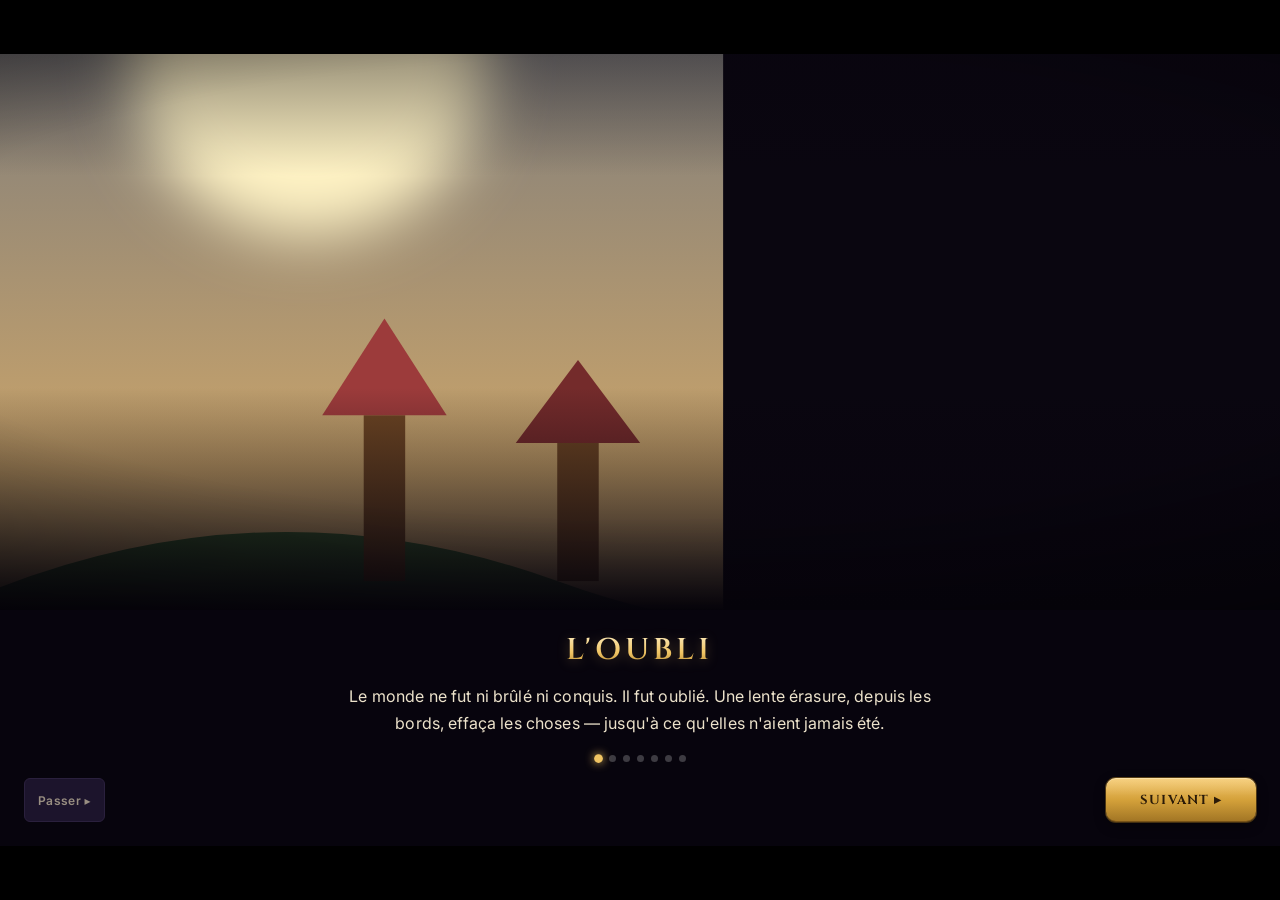
==== commit 91af648c: "polish: lore retravaillé + cinématique bien plus soignée Lore plus original et pertinent : le monde " ====
--- a/index.html
+++ b/index.html
@@ -26,6 +26,6 @@
   <!-- Toasts -->
   <div id="toast-container" class="toast-container"></div>
 
-  <script type="module" src="js/main.js?v=21"></script>
+  <script type="module" src="js/main.js?v=23"></script>
 </body>
 </html>
--- a/style.css
+++ b/style.css
@@ -713,28 +713,79 @@
 .vlg-craft-slot .smallcap { font-size: 8px; }
 .vlg-craft-slot:disabled { opacity: .3; cursor: default; }
 
+/* Chronicle (story) */
+.chr { display: flex; flex-direction: column; gap: 10px; }
+.chr-row { padding: 12px 14px; border-radius: var(--r-md); border: 1px solid var(--border-soft);
+  background: var(--surface-sunken); border-left: 3px solid var(--border-soft); }
+.chr-act { color: var(--ink-400); letter-spacing: .14em; }
+.chr-title { font-family: var(--f-display); font-weight: 600; font-size: 15px; margin: 2px 0 4px; }
+.chr-text { font-size: 13px; line-height: 1.55; color: #d8cdb6; margin: 4px 0; }
+.chr-done { opacity: .72; border-left-color: var(--gold-400); }
+.chr-done .chr-title { color: var(--gold-200); }
+.chr-active { border-left-color: var(--gold-200); background: linear-gradient(180deg, rgba(240,196,99,.1), var(--surface-sunken)); }
+.chr-active .chr-title { color: var(--gold-200); }
+.chr-goal { margin: 6px 0 8px; color: var(--gold-200); }
+.chr-wait { color: var(--ink-400); }
+.chr-locked { opacity: .5; }
+.chr-locked .chr-text { display: none; }
+
 /* Intro cinematic */
 .cine { position: fixed; inset: 0; z-index: 50; display: flex; flex-direction: column;
-  background: #07040d; color: var(--ink-100); cursor: pointer; animation: cine-in .5s ease; }
+  background: #07040d; color: var(--ink-100); cursor: pointer; animation: cine-in .6s ease; }
+.cine-bar { height: 6%; min-height: 22px; background: #000; flex: 0 0 auto; z-index: 2; }
 .cine-stage { position: relative; flex: 1 1 auto; min-height: 0; overflow: hidden; }
-.cine-stage > svg { width: 100%; height: 100%; display: block; animation: cine-zoom 12s ease-out both; }
+.cine-kb { position: absolute; inset: -4%; animation: cine-kb 14s ease-out both; }
+.cine-kb > svg { width: 100%; height: 100%; display: block; }
+.cine-dustlayer { position: absolute; inset: 0; pointer-events: none; overflow: hidden; }
+.cine-dust { position: absolute; width: 3px; height: 3px; border-radius: 50%; background: rgba(255,231,160,.6);
+  box-shadow: 0 0 5px 1px rgba(255,231,160,.4); opacity: 0; }
+.cine-dust0 { left: 14%; top: 30%; animation: cine-float 9s ease-in-out infinite; }
+.cine-dust1 { left: 34%; top: 64%; animation: cine-float 11s ease-in-out infinite 1.5s; }
+.cine-dust2 { left: 56%; top: 24%; animation: cine-float 10s ease-in-out infinite 3s; }
+.cine-dust3 { left: 72%; top: 56%; animation: cine-float 12s ease-in-out infinite 2s; }
+.cine-dust4 { left: 86%; top: 38%; animation: cine-float 8.5s ease-in-out infinite 4s; }
 .cine-vignette { position: absolute; inset: 0; pointer-events: none;
-  background: radial-gradient(120% 80% at 50% 40%, transparent 50%, rgba(0,0,0,.85) 100%),
-              linear-gradient(180deg, transparent 55%, #07040d 100%); }
-.cine-body { padding: 18px 22px 6px; text-align: center; }
-.cine-title { font-size: 26px; color: var(--gold-200); letter-spacing: .06em; margin-bottom: 8px;
-  animation: cine-up .6s ease both; }
-.cine-text { max-width: 640px; margin: 0 auto; font-size: 15px; line-height: 1.6; color: #e8dec8;
-  animation: cine-up .6s ease .12s both; }
-.cine-dots { display: flex; gap: 7px; justify-content: center; margin-top: 16px; }
-.cine-dot { width: 7px; height: 7px; border-radius: 50%; background: rgba(255,255,255,.25); }
-.cine-dot.on { background: var(--gold-200); box-shadow: 0 0 6px var(--gold-200); }
-.cine-actions { display: flex; justify-content: space-between; gap: 12px; padding: 10px 22px 26px; }
-.cine-actions .btn-gold { min-width: 130px; }
+  background: radial-gradient(130% 90% at 50% 42%, transparent 46%, rgba(0,0,0,.7) 100%),
+              linear-gradient(180deg, rgba(7,4,13,.4) 0%, transparent 22%, transparent 60%, #07040d 100%); }
+.cine-body { padding: 20px 24px 6px; text-align: center; }
+.cine-title { font-size: 30px; letter-spacing: .14em; margin-bottom: 12px; text-transform: uppercase;
+  background: linear-gradient(180deg, #fff4d2, #f0c463 55%, #a07424); -webkit-background-clip: text; background-clip: text;
+  -webkit-text-fill-color: transparent; filter: drop-shadow(0 2px 6px rgba(240,196,99,.3));
+  animation: cine-up .7s cubic-bezier(.2,.7,.2,1) both; }
+.cine-text { max-width: 620px; margin: 0 auto; font-size: 16px; line-height: 1.7; color: #ece2cb; min-height: 3.4em; }
+.cine-w { display: inline-block; opacity: 0; animation: cine-word .5s ease forwards; animation-delay: calc(.25s + var(--i) * .045s); }
+.cine-dots { display: flex; gap: 7px; justify-content: center; margin-top: 18px; }
+.cine-dot { width: 7px; height: 7px; border-radius: 50%; background: rgba(255,255,255,.22); transition: all .3s; }
+.cine-dot.on { background: var(--gold-200); box-shadow: 0 0 8px var(--gold-200); transform: scale(1.25); }
+.cine-actions { display: flex; justify-content: space-between; gap: 12px; padding: 10px 24px 24px; }
+.cine-actions .btn-gold { min-width: 150px; }
+.cine-actions .btn-ghost { opacity: .7; }
 @keyframes cine-in { from { opacity: 0; } to { opacity: 1; } }
-@keyframes cine-up { from { opacity: 0; transform: translateY(12px); } to { opacity: 1; transform: translateY(0); } }
-@keyframes cine-zoom { from { transform: scale(1.12); } to { transform: scale(1); } }
-@media (prefers-reduced-motion: reduce) { .cine-stage > svg, .cine-title, .cine-text { animation: none; } }
+@keyframes cine-up { from { opacity: 0; transform: translateY(14px); letter-spacing: .3em; } to { opacity: 1; transform: translateY(0); } }
+@keyframes cine-word { from { opacity: 0; transform: translateY(6px); } to { opacity: 1; transform: translateY(0); } }
+@keyframes cine-kb { from { transform: scale(1.18) translate(2%, -1%); } to { transform: scale(1) translate(0,0); } }
+@keyframes cine-float { 0% { opacity: 0; transform: translateY(8px); } 25% { opacity: 1; } 50% { opacity: .9; transform: translate(-10px, -14px); } 75% { opacity: 1; } 100% { opacity: 0; transform: translate(6px, -28px); } }
+/* In-scene SVG motion */
+.cg-mote { opacity: 0; animation: cine-float 7s ease-in-out infinite; animation-delay: var(--d, 0s); transform-box: fill-box; }
+.cg-pulse { animation: cg-pulse 3.4s ease-in-out infinite; transform-box: fill-box; transform-origin: center; }
+.cg-beam { animation: cg-beam 4s ease-in-out infinite; transform-box: fill-box; transform-origin: top; }
+.cg-shard { animation: cg-shard 3s ease-in-out infinite; transform-box: fill-box; transform-origin: center; }
+.cg-descend { animation: cg-descend 4s ease-in-out infinite; transform-box: fill-box; }
+.cg-rise { animation: cg-rise 3.5s ease-in-out infinite; transform-box: fill-box; }
+.cg-spin { animation: vart-spin 26s linear infinite; transform-box: view-box; }
+.cg-eyes { animation: cg-pulse 2.2s ease-in-out infinite; transform-box: fill-box; transform-origin: center; }
+.cg-suck { animation: cg-suck 5s ease-in infinite; transform-box: fill-box; }
+.cg-fade-right { animation: cg-fade 5s ease-in-out infinite alternate; transform-box: fill-box; }
+@keyframes cg-pulse { 0%,100% { opacity: .55; transform: scale(.94); } 50% { opacity: 1; transform: scale(1.06); } }
+@keyframes cg-beam { 0%,100% { opacity: .3; } 50% { opacity: .65; } }
+@keyframes cg-shard { 0%,100% { transform: translateY(0); opacity: .8; } 50% { transform: translateY(-3px); opacity: 1; } }
+@keyframes cg-descend { 0% { transform: translateY(-3px); opacity: .6; } 50% { opacity: 1; } 100% { transform: translateY(48px); opacity: 0; } }
+@keyframes cg-rise { 0% { transform: translateY(6px); opacity: .2; } 50% { opacity: 1; } 100% { transform: translateY(-10px); opacity: 0; } }
+@keyframes cg-suck { 0% { transform: translate(0,0); opacity: .8; } 100% { transform: translate(0,40px) scale(.4); opacity: 0; } }
+@keyframes cg-fade { from { opacity: .9; } to { opacity: 1; } }
+@media (prefers-reduced-motion: reduce) {
+  .cine-kb, .cine-title, .cine-w, .cine-dust, .cg-mote, .cg-pulse, .cg-beam, .cg-shard, .cg-descend, .cg-rise, .cg-spin, .cg-eyes, .cg-suck { animation: none; opacity: 1; }
+}
 
 /* Onboarding */
 .onboarding { position: fixed; inset: 0; display: flex; flex-direction: column; align-items: center; justify-content: center; gap: 12px; text-align: center;
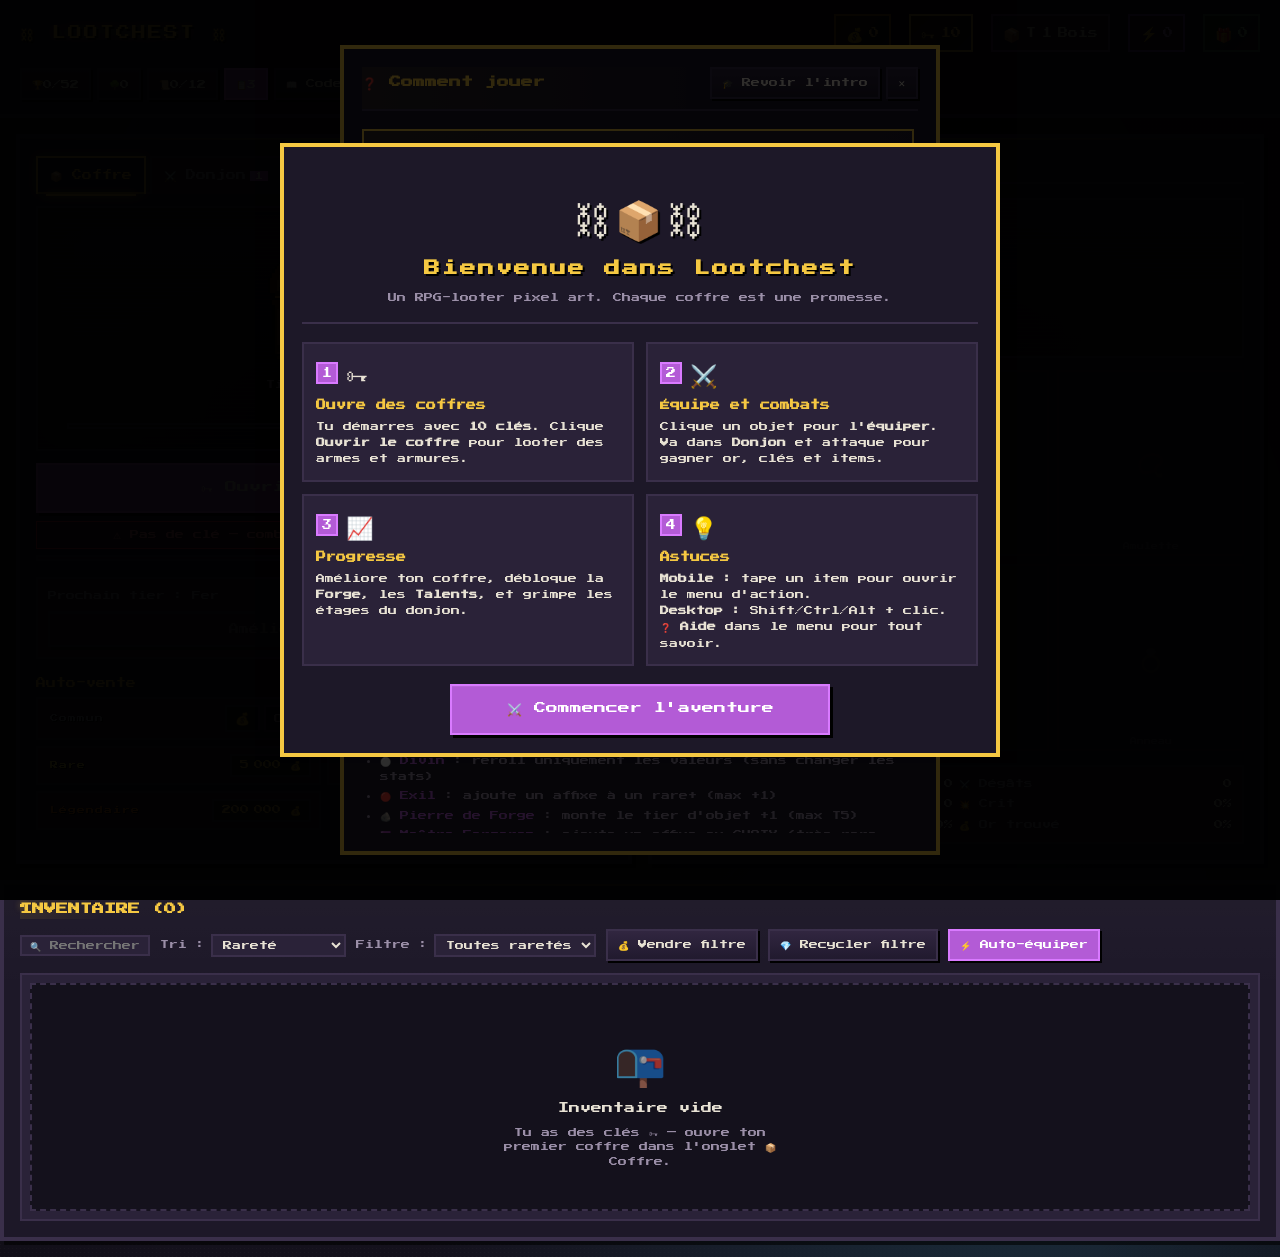
==== commit 4be1a020: "fix: équip PC, tooltip flicker, comparaison illisible + comparaison drop popup 4 bugs / UX rapportés" ====
--- a/index.html
+++ b/index.html
@@ -2,30 +2,490 @@
 <html lang="fr">
 <head>
   <meta charset="UTF-8" />
-  <meta name="viewport" content="width=device-width, initial-scale=1.0, viewport-fit=cover, maximum-scale=1.0, user-scalable=no" />
+  <meta name="viewport" content="width=device-width, initial-scale=1.0, viewport-fit=cover" />
   <meta name="mobile-web-app-capable" content="yes" />
   <meta name="apple-mobile-web-app-capable" content="yes" />
-  <meta name="theme-color" content="#0a0610" />
   <title>Lootchest</title>
   <link rel="preconnect" href="https://fonts.googleapis.com" />
   <link rel="preconnect" href="https://fonts.gstatic.com" crossorigin />
-  <link href="https://fonts.googleapis.com/css2?family=Cinzel:wght@500;600;700&family=Inter:wght@400;500;600;700&family=JetBrains+Mono:wght@400;500;600;700&family=Silkscreen:wght@400;700&family=Press+Start+2P&display=swap" rel="stylesheet" />
-  <link rel="stylesheet" href="tokens.css" />
+  <link href="https://fonts.googleapis.com/css2?family=Press+Start+2P&display=swap" rel="stylesheet" />
   <link rel="stylesheet" href="style.css" />
 </head>
 <body>
-  <!-- Rarity flash overlay (chest open / combat win) -->
   <div id="flash" class="flash"></div>
 
-  <!-- App root — every screen is rendered here by js/ui.js -->
-  <div id="app" class="app"></div>
-
-  <!-- Overlay stack (combat, loot reveal, item detail, modals…) -->
-  <div id="overlay-root" class="overlay-root"></div>
-
-  <!-- Toasts -->
+  <header class="hud">
+    <div class="hud-title">⛓ LOOTCHEST ⛓</div>
+    <div class="hud-stats">
+      <span class="hud-stat hud-stat-gold" title="Or"><span class="icon">💰</span><span id="hud-gold">0</span></span>
+      <span class="hud-stat hud-keys" id="hud-keys-stat" title="Clés de coffre — farmées au donjon"><span class="icon">🗝</span><span id="hud-keys">0</span></span>
+      <span class="hud-stat hud-stat-tier" title="Tier du coffre"><span class="icon">📦</span>T<span id="hud-tier">1</span> <span id="hud-tier-name">Bois</span></span>
+      <button class="hud-stat hud-stat-btn hud-stat-power" id="btn-stats-breakdown" title="Voir détail des stats"><span class="icon">⚡</span><span id="hud-power">0</span></button>
+      <span class="hud-stat hud-stat-opened" title="Coffres ouverts"><span class="icon">🎁</span><span id="hud-opened">0</span></span>
+      <span class="hud-stat hud-prestige" id="hud-prestige" title="Niveau de prestige" style="display:none"><span class="icon">🌟</span>Niv <span id="hud-prestige-level">0</span></span>
+      <span class="hud-stat hud-hard" id="hud-hard" title="Mode Cauchemar actif" style="display:none">💀 Cauchemar</span>
+      <span class="hud-stat hud-shards" id="hud-shards" title="Cristaux (par rareté)" style="display:none"></span>
+      <span class="hud-stat hud-orbs" id="hud-orbs" title="Orbes de forge" style="display:none"></span>
+    </div>
+    <div class="hud-actions">
+      <button id="btn-achievements" class="btn btn-small" title="Succès">🏆 <span id="ach-count">0</span>/<span id="ach-total">0</span></button>
+      <button id="btn-talents" class="btn btn-small" title="Arbre de talents">🌳 <span id="talent-points-badge">0</span></button>
+      <button id="btn-skills" class="btn btn-small" title="Compétences de combat">📜 <span id="skills-count-badge">0</span></button>
+      <button id="btn-bounties" class="btn btn-small btn-primary" title="Contrats actifs">📋 <span id="bounties-badge">0</span></button>
+      <button id="btn-codex" class="btn btn-small" title="Codex de découvertes">📖 Codex</button>
+      <button id="btn-forge" class="btn btn-small" title="Forge">⚒ Forge</button>
+      <button id="btn-ascend" class="btn btn-small" title="Ascension (débloqué T5 + étage 50)">🌟 Ascension</button>
+      <div class="hud-menu">
+        <button id="btn-menu" class="btn btn-small" title="Plus d'options" aria-haspopup="true" aria-expanded="false">⋯</button>
+        <div class="hud-menu-list hidden" id="hud-menu-list" role="menu">
+          <button id="btn-help" class="btn btn-small" role="menuitem">❓ Aide</button>
+          <button id="btn-mute" class="btn btn-small" role="menuitem">🔊 Son</button>
+          <button id="btn-settings" class="btn btn-small" role="menuitem">⚙ Paramètres</button>
+          <button id="btn-export" class="btn btn-small" role="menuitem">⬇ Exporter</button>
+          <button id="btn-import" class="btn btn-small" role="menuitem">⬆ Importer</button>
+          <button id="btn-reset" class="btn btn-small btn-danger" role="menuitem">⚠ Reset</button>
+        </div>
+      </div>
+      <input type="file" id="file-import" accept="application/json" hidden />
+    </div>
+  </header>
+
+  <main class="layout">
+    <!-- PANEAU GAUCHE — Coffre / Donjon (onglets) -->
+    <section class="panel panel-left">
+      <div class="tabs">
+        <button class="tab active" data-tab="chest">📦 Coffre</button>
+        <button class="tab" data-tab="dungeon">⚔️ Donjon <span class="tab-badge" id="tab-badge-dungeon">1</span></button>
+      </div>
+
+      <!-- Onglet Coffre -->
+      <div class="tab-content" data-content="chest">
+        <div class="chest-visual" id="chest-visual">
+          <div class="chest-emoji" id="chest-emoji">📦</div>
+          <div class="chest-tier-label" id="chest-tier-label">Tier 1 — Bois</div>
+          <div class="pity-bar-wrap" title="Légendaire garanti tous les 50 coffres">
+            <div class="pity-bar-label">Pity : <span id="pity-count">0</span>/<span id="pity-max">50</span></div>
+            <div class="pity-bar"><div id="pity-fill" class="pity-fill"></div></div>
+          </div>
+        </div>
+        <button id="btn-open" class="btn btn-primary btn-big">🗝 Ouvrir le coffre <span class="btn-open-cost">(1)</span></button>
+        <div id="no-keys-hint" class="no-keys-hint hidden">⚠ Pas de clé — combats au donjon pour en farmer</div>
+        <div class="chest-cooldown"><div id="cooldown-bar" class="cooldown-bar"></div></div>
+
+        <div class="chest-upgrade">
+          <div class="upgrade-info">
+            <span>Prochain tier : <span id="next-tier-name">Fer</span></span>
+            <span class="upgrade-cost">Coût : <span id="upgrade-cost">100</span> 💰</span>
+          </div>
+          <button id="btn-upgrade" class="btn">Améliorer le coffre</button>
+        </div>
+
+        <div class="autosell">
+          <div class="autosell-title">Auto-vente</div>
+          <div class="autosell-grid" id="autosell-grid"></div>
+        </div>
+      </div>
+
+      <!-- Onglet Donjon -->
+      <div class="tab-content hidden" data-content="dungeon">
+        <div class="dungeon-header">
+          <div class="dungeon-floor-selector">
+            <button id="btn-floor-prev" class="btn btn-small">◀</button>
+            <div class="dungeon-floor-display">
+              <div class="dungeon-floor-label">Étage</div>
+              <div class="dungeon-floor-num" id="dungeon-floor-num">1</div>
+            </div>
+            <button id="btn-floor-next" class="btn btn-small">▶</button>
+          </div>
+          <div class="dungeon-meta">
+            <div class="dungeon-biome" id="dungeon-biome">🌲 Forêt</div>
+            <div class="dungeon-best">Record : <span id="dungeon-best">1</span></div>
+          </div>
+        </div>
+
+        <div class="monster-card" id="monster-card">
+          <div class="monster-emoji" id="monster-emoji">👺</div>
+          <div class="monster-name" id="monster-name">Gobelin</div>
+          <div class="monster-stats" id="monster-stats"></div>
+          <div class="monster-mechanic" id="monster-mechanic" style="display:none"></div>
+          <div class="monster-difficulty" id="monster-difficulty">Facile</div>
+          <div class="hp-bar-wrap monster-hp hidden" id="monster-hp-wrap">
+            <div class="hp-bar"><div class="hp-fill" id="monster-hp-fill"></div></div>
+            <div class="hp-label" id="monster-hp-label">0/0</div>
+          </div>
+        </div>
+
+        <div class="player-hp-wrap hidden" id="player-hp-wrap">
+          <div class="hp-bar-label">⚔ Vous</div>
+          <div class="hp-bar"><div class="hp-fill player" id="player-hp-fill"></div></div>
+          <div class="hp-label" id="player-hp-label">0/0</div>
+        </div>
+
+        <div class="fight-row">
+          <button id="btn-fight" class="btn btn-primary btn-big">⚔ Combattre</button>
+          <button id="btn-loop" class="btn btn-loop" title="Combat en boucle — débloqué une fois l'étage passé une fois">🔁 Boucle</button>
+        </div>
+
+        <div class="combat-log" id="combat-log">
+          <div class="combat-log-empty">Aucun combat. Affronte le monstre !</div>
+        </div>
+
+        <div class="dungeon-stats">
+          <span>🗡 Kills : <span id="dungeon-kills">0</span></span>
+          <span>💀 Morts : <span id="dungeon-deaths">0</span></span>
+          <span>👑 Boss : <span id="dungeon-boss-kills">0</span></span>
+        </div>
+      </div>
+    </section>
+
+    <!-- PERSO (droite) -->
+    <section class="panel panel-character">
+      <h2 class="panel-title">Personnage</h2>
+      <div class="character-avatar" id="character-avatar"></div>
+      <div class="equipment-grid" id="equipment-grid"></div>
+      <div class="set-summary" id="set-summary"></div>
+      <div class="character-stats" id="character-stats"></div>
+    </section>
+  </main>
+
+  <!-- INVENTAIRE (bas) -->
+  <section class="panel panel-inventory">
+    <div class="inventory-header">
+      <h2 class="panel-title">Inventaire (<span id="inv-count">0</span>)</h2>
+      <div class="inventory-actions">
+        <input type="text" id="inv-search" class="inv-search" placeholder="🔍 Rechercher…" />
+        <label class="filter-label">Tri :
+          <select id="inv-sort">
+            <option value="rarity">Rareté</option>
+            <option value="value">Valeur 💰</option>
+            <option value="tier">Tier</option>
+            <option value="slot">Emplacement</option>
+          </select>
+        </label>
+        <label class="filter-label">Filtre :
+          <select id="inv-filter">
+            <option value="all">Toutes raretés</option>
+          </select>
+        </label>
+        <button id="btn-sell-filter" class="btn btn-small">💰 Vendre filtre</button>
+        <button id="btn-salvage-filter" class="btn btn-small" title="Recycle les items du filtre en cristaux">💎 Recycler filtre</button>
+        <button id="btn-auto-equip" class="btn btn-small btn-primary" title="Équipe le meilleur item de chaque slot">⚡ Auto-équiper</button>
+      </div>
+    </div>
+    <div class="inventory-grid" id="inventory-grid"></div>
+  </section>
+
+  <!-- DROP POPUP (rarity-themed premium reveal) -->
+  <div id="drop-popup" class="drop-popup hidden">
+    <div class="drop-popup-bg"></div>
+    <div class="drop-popup-inner">
+      <div class="drop-popup-label" id="drop-banner">VOUS AVEZ LOOT !</div>
+      <div class="drop-item-showcase">
+        <div class="drop-aura" id="drop-aura"></div>
+        <div class="drop-item-frame">
+          <div id="drop-item" class="drop-item"></div>
+        </div>
+      </div>
+      <div class="drop-item-name" id="drop-item-name"></div>
+      <div class="drop-item-meta" id="drop-item-meta"></div>
+      <div class="drop-item-layers" id="drop-item-layers"></div>
+      <div class="drop-item-stats" id="drop-item-stats"></div>
+      <div class="drop-item-compare" id="drop-item-compare"></div>
+      <div class="drop-item-effect" id="drop-item-effect"></div>
+      <div class="drop-actions">
+        <button id="btn-equip" class="btn btn-primary">Équiper</button>
+        <button id="btn-keep" class="btn">Garder</button>
+        <button id="btn-sell" class="btn btn-gold">Vendre (<span id="drop-sell-value">0</span> 💰)</button>
+      </div>
+    </div>
+  </div>
+
+  <!-- BOUNTIES MODAL -->
+  <div id="bounties-modal" class="modal hidden">
+    <div class="modal-inner modal-wide">
+      <div class="modal-header">
+        <h2>📋 Contrats actifs</h2>
+        <button class="btn btn-small modal-close" data-close="bounties-modal">✕</button>
+      </div>
+      <div class="bounties-hint">3 contrats simultanés. Complets : <span id="bounties-completed">0</span>. Rerouler un contrat coûte <span id="bounty-reroll-cost">5 000</span> 💰.</div>
+      <div class="bounties-list" id="bounties-list"></div>
+    </div>
+  </div>
+
+  <!-- SKILLS MODAL -->
+  <div id="skills-modal" class="modal hidden">
+    <div class="modal-inner modal-wide">
+      <div class="modal-header">
+        <h2>📜 Compétences de combat — <span id="skills-unlocked-count">0</span>/<span id="skills-total-count">0</span></h2>
+        <button class="btn btn-small modal-close" data-close="skills-modal">✕</button>
+      </div>
+      <div class="skills-hint">Les compétences s'activent automatiquement en combat quand leurs conditions sont remplies.</div>
+      <div class="skills-grid" id="skills-grid"></div>
+    </div>
+  </div>
+
+  <!-- CODEX MODAL -->
+  <div id="codex-modal" class="modal hidden">
+    <div class="modal-inner modal-wide">
+      <div class="modal-header">
+        <h2>📖 Codex — <span id="codex-pct">0</span>% découvert</h2>
+        <button class="btn btn-small modal-close" data-close="codex-modal">✕</button>
+      </div>
+      <div class="codex-body">
+        <h3 class="codex-section">Légendaires uniques (<span id="codex-uniques-count">0</span>/<span id="codex-uniques-total">0</span>)</h3>
+        <div class="codex-list" id="codex-uniques"></div>
+        <h3 class="codex-section">Sets (<span id="codex-sets-count">0</span>/<span id="codex-sets-total">0</span>)</h3>
+        <div class="codex-list" id="codex-sets"></div>
+        <h3 class="codex-section">Boss de biome (<span id="codex-bosses-count">0</span>/<span id="codex-bosses-total">0</span>)</h3>
+        <div class="codex-list" id="codex-bosses"></div>
+      </div>
+    </div>
+  </div>
+
+  <!-- TALENTS MODAL -->
+  <div id="talents-modal" class="modal hidden">
+    <div class="modal-inner modal-wide">
+      <div class="modal-header">
+        <h2>🌳 Talents — points disponibles : <span id="talent-points-display">0</span></h2>
+        <button class="btn btn-small modal-close" data-close="talents-modal">✕</button>
+      </div>
+      <div class="talents-hint">Gagne 1 point par palier d'étage (25, 50, 75...) et 2 points par ascension.</div>
+      <div class="talents-grid" id="talents-grid"></div>
+    </div>
+  </div>
+
+  <!-- SETTINGS MODAL -->
+  <div id="settings-modal" class="modal hidden">
+    <div class="modal-inner">
+      <div class="modal-header">
+        <h2>⚙ Paramètres</h2>
+        <button class="btn btn-small modal-close" data-close="settings-modal">✕</button>
+      </div>
+      <div class="settings-body">
+        <label class="settings-row">
+          <input type="checkbox" id="setting-mute" />
+          <span>🔇 Muet — désactive tous les sons</span>
+        </label>
+        <label class="settings-row">
+          <input type="checkbox" id="setting-fast-combat" />
+          <span>⚡ Combat rapide — saute les animations</span>
+        </label>
+        <label class="settings-row">
+          <input type="checkbox" id="setting-reduced-particles" />
+          <span>🎇 Particules réduites — meilleures perfs</span>
+        </label>
+        <label class="settings-row">
+          <input type="checkbox" id="setting-confirm-ascend" />
+          <span>🌟 Confirmation avant Ascension</span>
+        </label>
+        <label class="settings-row">
+          <input type="checkbox" id="setting-confirm-sell" />
+          <span>🛡 Confirmation avant "Vendre tout" épique+</span>
+        </label>
+        <label class="settings-row settings-row-hard">
+          <input type="checkbox" id="setting-hard-mode" />
+          <span>💀 Mode Cauchemar — monstres +50% HP/dmg, drops +50%</span>
+        </label>
+      </div>
+    </div>
+  </div>
+
+  <!-- STATS BREAKDOWN MODAL -->
+  <div id="stats-breakdown-modal" class="modal hidden">
+    <div class="modal-inner modal-wide">
+      <div class="modal-header">
+        <h2>⚡ Détail des stats — Puissance <span id="breakdown-power">0</span></h2>
+        <button class="btn btn-small modal-close" data-close="stats-breakdown-modal">✕</button>
+      </div>
+      <div class="breakdown-body" id="breakdown-body"></div>
+    </div>
+  </div>
+
+  <!-- ACHIEVEMENTS MODAL -->
+  <div id="achievements-modal" class="modal hidden">
+    <div class="modal-inner modal-wide">
+      <div class="modal-header">
+        <h2>🏆 Succès (<span id="modal-ach-count">0</span>/<span id="modal-ach-total">0</span>)</h2>
+        <button class="btn btn-small modal-close" data-close="achievements-modal">✕</button>
+      </div>
+      <div class="achievements-grid" id="achievements-grid"></div>
+    </div>
+  </div>
+
+  <!-- FORGE MODAL -->
+  <div id="forge-modal" class="modal hidden">
+    <div class="modal-inner modal-wide">
+      <div class="modal-header">
+        <h2>⚒ Forge</h2>
+        <button class="btn btn-small modal-close" data-close="forge-modal">✕</button>
+      </div>
+      <div class="forge-body">
+        <div class="forge-instructions" id="forge-instructions">Sélectionne un objet dans ton inventaire à forger :</div>
+        <div class="forge-inventory" id="forge-inventory"></div>
+        <div class="forge-selected hidden" id="forge-selected">
+          <div class="forge-preview" id="forge-preview"></div>
+          <div class="forge-actions" id="forge-actions"></div>
+        </div>
+      </div>
+    </div>
+  </div>
+
+  <!-- HELP MODAL -->
+  <div id="help-modal" class="modal hidden">
+    <div class="modal-inner">
+      <div class="modal-header">
+        <h2>❓ Comment jouer</h2>
+        <div style="display:flex;gap:6px;align-items:center">
+          <button class="btn btn-small" id="btn-replay-welcome" title="Revoir l'intro">🎓 Revoir l'intro</button>
+          <button class="btn btn-small modal-close" data-close="help-modal">✕</button>
+        </div>
+      </div>
+      <div class="help-body">
+        <div class="help-tip">💡 <strong>Astuce :</strong> les mots <span class="gt" data-term="affixe">soulignés en pointillés dorés</span> sont des termes de jeu — survole-les (ou tape dessus sur mobile) pour voir leur définition.</div>
+
+        <h3>📦 Coffre</h3>
+        <p>Ouvre des coffres pour looter des objets (<span class="gt" data-term="rarete">rareté</span> aléatoire). Vends-les ou équipe-les. Avec assez d'or, améliore le tier de ton coffre pour de meilleurs drops. Légendaire garanti tous les 50 coffres (jauge <span class="gt" data-term="pity">pity</span> sous le coffre).</p>
+
+        <h3>🗝 Clés</h3>
+        <p>Les coffres sont <strong>verrouillés</strong> : ouvrir = 1 clé. Tu farmes les clés au donjon : <strong>~30% par monstre</strong>, <strong>1 garantie sur <span class="gt" data-term="elite">Elite</span></strong>, <strong>3 sur <span class="gt" data-term="boss">boss</span></strong>. Démarre avec 10 clés.</p>
+
+        <h3>⚔️ Donjon</h3>
+        <p>Affronte des monstres pour gagner or, items et clés. Plus l'étage est haut, plus c'est dur — mais les drops valent plus. Tous les 5 étages : <strong>boss</strong> (×2.6 stats, drop garanti, 3 clés). <strong>Elite</strong> (8% sur ≥3, hors boss) : monstre à bordure violette, x2.5 récompenses. Mode <strong><span class="gt" data-term="boucle">🔁 Boucle</span></strong> sur tout étage déjà battu = combat auto en continu, s'arrête à la défaite.</p>
+        <p>Le donjon traverse 5 <span class="gt" data-term="biome">biomes</span> : 🌲 Forêt (1-10) → 🪨 Cavernes (11-20) → 🏰 Château (21-30) → 🔥 Enfer (31-40) → 🌌 Néant (41+). Chaque biome a ses monstres, son boss, et son ambiance.</p>
+
+        <h3>⚒ <span class="gt" data-term="forge">Forge</span> (style Path of Exile)</h3>
+        <p>Chaque action consomme un <span class="gt" data-term="orbe">orbe</span> spécifique trouvé dans les coffres (8 types). Le coût est 1 orbe par action.</p>
+        <ul>
+          <li>🟢 <em>Transmutation</em> : commun → magique (+1 affixe)</li>
+          <li>🔵 <em>Augmentation</em> : ajoute un affixe à un magique (max 2)</li>
+          <li>🟣 <em>Altération</em> : reroll complet d'un magique</li>
+          <li>🟡 <em>Régal</em> : magique → rare (+1 affixe)</li>
+          <li>🟠 <em>Chaos</em> : reroll complet d'un rare+</li>
+          <li>⚪ <em>Divin</em> : reroll uniquement les valeurs (sans changer les stats)</li>
+          <li>🔴 <em>Exil</em> : ajoute un affixe à un rare+ (max +1)</li>
+          <li>🪨 <em>Pierre de Forge</em> : monte le tier d'objet +1 (max T5)</li>
+          <li>🟪 <em>Maître Forgeron</em> : ajoute un affixe au CHOIX (très rare drop)</li>
+        </ul>
+        <p>Action bonus : <em><span class="gt" data-term="rerollplus">Reroll+</span></em> (3 💎 <span class="gt" data-term="cristaux">cristaux</span> de la rareté de l'objet) → <span class="gt" data-term="reroll">reroll</span> avec hauts rolls garantis. Les <span class="gt" data-term="unique">uniques</span> ne peuvent pas être rerollés/transmutés (affixes fixes).</p>
+
+        <h3>🏷 Préfixes / Suffixes</h3>
+        <p>Chaque <span class="gt" data-term="affixe">affixe</span> est de type <span style="color:#ff8050"><span class="gt" data-term="prefixe">P (Préfixe)</span></span> ou <span style="color:#50c0ff"><span class="gt" data-term="suffixe">S (Suffixe)</span></span>. Limites par rareté :</p>
+        <ul>
+          <li>Magique : 1 préfixe + 1 suffixe (max 2)</li>
+          <li>Rare : 2 + 2 (max 4)</li>
+          <li>Épique : 2 + 2 (max 4)</li>
+          <li>Légendaire : 3 + 3 (max 6)</li>
+          <li>Ancestral : 3 + 3 (max 6)</li>
+        </ul>
+        <p>Augmentation/Exil/Maître respectent ces limites : si un slot est plein, l'orbe choisit/permet uniquement les affixes du type qui a encore de la place.</p>
+
+        <h3>💎 Cristaux / Recyclage</h3>
+        <p><span class="gt" data-term="recyclage">Recycle</span> des items (Ctrl+Clic ou bouton "Recycler filtre") au lieu de les vendre : tu reçois des <span class="gt" data-term="cristaux">cristaux</span> de la rareté de l'item. Utilise-les pour <span class="gt" data-term="rerollplus">Reroll+</span> dans la forge — un reroll qui garantit des hauts rolls. Choix stratégique : 💰 or maintenant ou 💎 cristaux pour des items parfaits plus tard.</p>
+
+        <h3>🎭 Sets &amp; ✨ Uniques</h3>
+        <p>Les <strong><span class="gt" data-term="set">sets</span></strong> (Dragon, Ombre, Titan, Phénix, Givre, Liche, Druide, Démoniaque, Voyageur) donnent des bonus à 2/3/4 pièces équipées. Les <strong><span class="gt" data-term="unique">uniques</span></strong> sont des légendaires nommés avec affixes fixes et flavor text.</p>
+
+        <h3>🧩 Composition procédurale</h3>
+        <p>Chaque arme/armure est composée de plusieurs couches indépendantes (et traçables dans le tooltip section "Composition") :</p>
+        <ul>
+          <li><strong><span class="gt" data-term="partie">Parties</span></strong> (🧩) — lame, garde, pommeau pour une épée ; tête + manche + lien pour une hache ; etc. Chaque partie est un sprite + un set de stats.</li>
+          <li><strong><span class="gt" data-term="materiau">Matériau</span></strong> (🔩) — Fer, Bronze, Os, Acier, Argent, Obsidienne, Or, Cristal, Mithril, Os de Dragon. Affiché en bas-gauche de l'item. Apparaît dans le nom : "Hache en Obsidienne".</li>
+          <li><strong><span class="gt" data-term="element">Élément</span></strong> (✨) — optionnel (la plupart des items n'en ont pas) : Feu, Givre, Poison, Foudre, Néant. Affiché en haut-droite. Adjectif au nom : "Lame Givrée".</li>
+          <li><strong><span class="gt" data-term="faction">Faction</span></strong> (🏷) — rare+ uniquement : Royal, Infernal, Sylvain, Spectral, Bestial. Biaise le matériau et l'élément vers son thème (Infernal pousse vers Obsidienne + Feu).</li>
+          <li><strong><span class="gt" data-term="effetlegendaire">Effet légendaire</span></strong> (✦) — drop sur légendaires/ancestraux (30 % / 80 %), modifie le combat : <span class="gt" data-term="pactedesang">Pacte de Sang</span>, <span class="gt" data-term="marquevampire">Marque du Vampire</span>, <span class="gt" data-term="foudrechaine">Foudre en Chaîne</span>, <span class="gt" data-term="echoneant">Écho du Néant</span>… Certains nécessitent un élément/matériau spécifique.</li>
+        </ul>
+        <p>Chaque couche affiche sa <span class="gt" data-term="qualite">qualité</span> de roll (▓▓▓░░). Une <span class="gt" data-term="pierre">Pierre de Forge</span> préserve toute l'identité — seules les valeurs montent en gamme.</p>
+
+        <h3>🌟 Ascension &amp; 🌳 Talents</h3>
+        <p>À T5 coffre + étage 50, <span class="gt" data-term="ascension">ascensionne</span> : tu repars de zéro mais gagnes un niveau de <span class="gt" data-term="prestige">prestige</span> permanent (+25% drops rares et or par niveau, cumulatif). Chaque ascension débloque un nouveau tier de coffre (T6 Stellaire → T10 Divin) et donne +2 points de talent.</p>
+        <p>Chaque palier d'étage du donjon (25/50/75/100…) donne aussi +1 point de <span class="gt" data-term="talent">talent</span>. Bouton 🌳 dans le HUD pour ouvrir l'arbre.</p>
+
+        <h3>📋 Contrats</h3>
+        <p>3 <span class="gt" data-term="contrat">contrats</span> actifs en permanence avec un objectif précis (tuer X monstres, looter Y légendaires, atteindre l'étage Z, etc.) et des récompenses (or, orbes, points de talent). Tu progresses automatiquement en jouant ; les contrats se renouvellent à la complétion. Reroll : 5 000 💰 par contrat.</p>
+
+        <h3>📜 Compétences de combat</h3>
+        <p>8 <span class="gt" data-term="competence">compétences</span> passives qui s'activent automatiquement en combat quand leurs conditions de stats/talents sont remplies. Exemples : Soin Vital (vie ≥ 60), Boule de Feu (dégâts feu ≥ 30%), Esquive (vitesse ≥ 25%), Coup Mortel (dégâts ≥ 80). Bouton 📜 dans le HUD pour voir l'arbre complet.</p>
+
+        <h3>📖 Codex</h3>
+        <p>Track tes découvertes — uniques lootés, sets découverts, boss de biome tués. Bouton 📖 dans le HUD. Trois succès "100% complet" sont en jeu (uniques, sets, boss).</p>
+
+        <h3>💡 Raccourcis</h3>
+        <ul>
+          <li><kbd>Espace</kbd> : ouvre le coffre ou combat (selon l'onglet)</li>
+          <li><kbd>Échap</kbd> : ferme popup/modal</li>
+          <li><kbd>1</kbd>/<kbd>2</kbd> : onglet Coffre / Donjon</li>
+          <li><kbd>S</kbd> : détail des stats · <kbd>T</kbd> : talents · <kbd>A</kbd> : succès · <kbd>B</kbd> : contrats · <kbd>C</kbd> : codex · <kbd>K</kbd> : compétences · <kbd>I</kbd> : forge</li>
+          <li><kbd>Clic</kbd> sur item d'inventaire : équiper</li>
+          <li><kbd>Shift+Clic</kbd> sur item d'inventaire : vendre</li>
+          <li><kbd>Ctrl+Clic</kbd> sur item d'inventaire : recycler (💎)</li>
+          <li><kbd>Alt+Clic</kbd> sur item d'inventaire : verrouiller/déverrouiller 🔒</li>
+          <li><kbd>Clic</kbd> sur slot équipé : déséquiper</li>
+        </ul>
+      </div>
+    </div>
+  </div>
+
+  <!-- TOAST -->
   <div id="toast-container" class="toast-container"></div>
 
-  <script type="module" src="js/main.js?v=23"></script>
+  <!-- WELCOME MODAL (premier visite) -->
+  <div id="welcome-modal" class="modal hidden">
+    <div class="modal-inner modal-wide welcome-modal-inner">
+      <div class="welcome-hero">
+        <div class="welcome-emoji">⛓📦⛓</div>
+        <h1 class="welcome-title">Bienvenue dans Lootchest</h1>
+        <p class="welcome-tagline">Un RPG-looter pixel art. Chaque coffre est une promesse.</p>
+      </div>
+      <div class="welcome-steps">
+        <div class="welcome-step">
+          <div class="welcome-step-head"><span class="welcome-step-num">1</span><span class="welcome-step-emoji">🗝</span></div>
+          <h3>Ouvre des coffres</h3>
+          <p>Tu démarres avec <strong>10 clés</strong>. Clique <strong>Ouvrir le coffre</strong> pour looter des armes et armures.</p>
+        </div>
+        <div class="welcome-step">
+          <div class="welcome-step-head"><span class="welcome-step-num">2</span><span class="welcome-step-emoji">⚔️</span></div>
+          <h3>Équipe et combats</h3>
+          <p>Clique un objet pour l'<strong>équiper</strong>. Va dans <strong>Donjon</strong> et attaque pour gagner or, clés et items.</p>
+        </div>
+        <div class="welcome-step">
+          <div class="welcome-step-head"><span class="welcome-step-num">3</span><span class="welcome-step-emoji">📈</span></div>
+          <h3>Progresse</h3>
+          <p>Améliore ton coffre, débloque la <strong>Forge</strong>, les <strong>Talents</strong>, et grimpe les étages du donjon.</p>
+        </div>
+        <div class="welcome-step">
+          <div class="welcome-step-head"><span class="welcome-step-num">4</span><span class="welcome-step-emoji">💡</span></div>
+          <h3>Astuces</h3>
+          <p><strong>Mobile :</strong> tape un item pour ouvrir le menu d'action.<br><strong>Desktop :</strong> Shift/Ctrl/Alt + clic. <strong>❓ Aide</strong> dans le menu pour tout savoir.</p>
+        </div>
+      </div>
+      <div class="welcome-actions">
+        <button class="btn btn-primary btn-big" id="btn-welcome-start">⚔️ Commencer l'aventure</button>
+      </div>
+    </div>
+  </div>
+
+  <!-- TOOLTIP -->
+  <div id="tooltip" class="tooltip hidden"></div>
+
+  <!-- GLOSSARY TOOLTIP (term definitions, hover/tap) -->
+  <div id="glossary-tip" class="glossary-tip hidden"></div>
+
+  <!-- MOBILE ACTION SHEET -->
+  <div id="action-sheet" class="action-sheet hidden" role="dialog" aria-modal="true">
+    <div class="action-sheet-backdrop"></div>
+    <div class="action-sheet-inner">
+      <div class="action-sheet-item-info"></div>
+      <hr class="action-sheet-sep" />
+      <div class="action-sheet-buttons">
+        <button class="btn btn-primary" id="action-equip">Équiper</button>
+        <button class="btn btn-gold" id="action-sell">Vendre</button>
+        <button class="btn" id="action-salvage">💎 Récupérer</button>
+        <button class="btn" id="action-lock">🔒 Verrouiller</button>
+      </div>
+      <button class="btn btn-danger" id="action-cancel" style="width:100%;margin-top:4px">✕ Annuler</button>
+    </div>
+  </div>
+
+  <script type="module" src="js/main.js"></script>
 </body>
 </html>
--- a/style.css
+++ b/style.css
@@ -1,881 +1,2832 @@
-/* ===================================================================
-   Lootchest — redesigned UI (AAA mobile-gacha). Built on tokens.css.
-   Screen-router shell: HUD + screen + tab bar (mobile) / rail (desktop),
-   plus an overlay stack for combat, loot reveal, item detail and meta.
-   =================================================================== */
-
-* { box-sizing: border-box; }
+/* === Lootchest pixel-style === */
+
+:root {
+  --bg: #14111c;
+  --bg-panel: #1d1828;
+  --bg-panel-light: #2a2238;
+  --border: #3a2f4a;
+  --text: #e8e2d4;
+  --text-dim: #9b8fa8;
+  --gold: #f5c842;
+  --accent: #b35bd6;
+
+  /* Rarity colors */
+  --r-common: #9aa0a6;
+  --r-magic: #4a9ef5;
+  --r-rare: #ffe14a;
+  --r-epic: #b35bd6;
+  --r-legendary: #ff7a1a;
+  --r-ancestral: #ff3050;
+}
+
+* {
+  box-sizing: border-box;
+  image-rendering: pixelated;
+  image-rendering: -moz-crisp-edges;
+  image-rendering: crisp-edges;
+}
+
 html, body {
-  margin: 0; padding: 0;
+  margin: 0;
+  padding: 0;
+  /* Layered background: vignette + radial accents + pixel grain + base color */
+  background:
+    radial-gradient(ellipse at 50% 100%, transparent 50%, rgba(0,0,0,0.4) 100%),
+    radial-gradient(circle at 20% 10%, #2a1c3a 0%, transparent 40%),
+    radial-gradient(circle at 80% 90%, #1a2c3a 0%, transparent 40%),
+    url("data:image/svg+xml;utf8,<svg xmlns='http://www.w3.org/2000/svg' width='4' height='4'><rect width='1' height='1' fill='%23ffffff' opacity='0.025'/></svg>"),
+    var(--bg);
+  color: var(--text);
+  font-family: 'Press Start 2P', monospace;
+  font-size: 10px;
+  line-height: 1.6;
+  min-height: 100vh;
+  user-select: none;
+}
+
+button, input, select {
+  font-family: inherit;
+  font-size: inherit;
+  touch-action: manipulation; /* removes 300ms tap delay on mobile */
+}
+
+/* === HUD === */
+.hud {
+  display: flex;
+  align-items: center;
+  justify-content: space-between;
+  gap: 16px;
+  padding: 14px 20px;
+  background: var(--bg-panel);
+  border-bottom: 4px solid var(--border);
+  flex-wrap: wrap;
+}
+
+.hud-title {
+  font-size: 14px;
+  color: var(--gold);
+  text-shadow: 2px 2px 0 #000;
+  letter-spacing: 2px;
+}
+
+.hud-stats {
+  display: flex;
+  gap: 18px;
+  flex-wrap: wrap;
+}
+
+.hud-stat {
+  display: inline-flex;
+  align-items: center;
+  gap: 6px;
+  padding: 6px 10px;
+  background: var(--bg-panel-light);
+  border: 2px solid var(--border);
+}
+
+.hud-stat .icon { font-size: 14px; }
+.hud-stat-btn { font-family: inherit; font-size: inherit; color: var(--text); cursor: pointer; }
+.hud-stat-btn:hover { background: var(--bg-panel); border-color: var(--accent); }
+.hud-keys { border-color: #ffd060 !important; background: linear-gradient(135deg, #3a2e10, var(--bg-panel-light)) !important; color: #ffd060; }
+.hud-keys.hud-keys-empty { opacity: 0.6; animation: keysEmpty 1.6s infinite; }
+@keyframes keysEmpty {
+  0%, 100% { box-shadow: 0 0 0 rgba(255,80,80,0); }
+  50%      { box-shadow: 0 0 8px rgba(255,80,80,0.7); }
+}
+.no-keys-hint {
+  font-size: 9px;
+  color: #ff8090;
+  text-align: center;
+  margin-top: 8px;
+  padding: 6px 10px;
+  background: rgba(255,48,80,0.1);
+  border: 1px solid #ff3050;
+}
+.btn-open-cost { font-size: 9px; color: #ffd060; margin-left: 4px; }
+.fight-row { display: flex; gap: 6px; align-items: stretch; }
+.fight-row .btn-big { flex: 1; }
+.btn-loop {
+  font-size: 10px;
+  padding: 0 12px;
+  background: linear-gradient(180deg, #1f2030 0%, #15161f 100%);
+  border: 2px solid var(--border);
+}
+.btn-loop:not(:disabled):hover { border-color: var(--accent); }
+.btn-loop:disabled { opacity: 0.4; cursor: not-allowed; }
+.btn-loop.btn-loop-on {
+  background: linear-gradient(180deg, #2a5a2a 0%, #1a3a1a 100%);
+  border-color: #6acc6a;
+  color: #b6f5b6;
+  animation: loopPulse 1.5s infinite;
+}
+@keyframes loopPulse {
+  0%, 100% { box-shadow: 0 0 0 rgba(106,204,106,0); }
+  50%      { box-shadow: 0 0 10px rgba(106,204,106,0.7); }
+}
+
+.hud-actions { display: flex; gap: 6px; align-items: center; }
+
+/* === HUD Dropdown Menu === */
+.hud-menu { position: relative; }
+.hud-menu-list {
+  position: absolute;
+  top: calc(100% + 6px);
+  right: 0;
+  background: var(--bg-panel);
+  border: 2px solid var(--border);
+  padding: 6px;
+  display: flex;
+  flex-direction: column;
+  gap: 4px;
+  z-index: 150;
+  min-width: 180px;
+  box-shadow: 4px 4px 0 #000;
+  animation: menu-pop 120ms ease-out;
+}
+.hud-menu-list.hidden { display: none; }
+.hud-menu-list .btn {
+  width: 100%;
+  justify-content: flex-start;
+  white-space: nowrap;
+}
+@keyframes menu-pop {
+  from { opacity: 0; transform: translateY(-4px); }
+  to   { opacity: 1; transform: translateY(0); }
+}
+
+/* === Buttons === */
+.btn {
+  background: linear-gradient(180deg, #312640 0%, #211a2e 100%);
+  color: var(--text);
+  border: 2px solid var(--border);
+  padding: 10px 14px;
+  cursor: pointer;
+  transition: transform 80ms, background 80ms, border-color 120ms, box-shadow 80ms;
+  box-shadow: 3px 3px 0 #000, inset 0 1px 0 rgba(255,255,255,0.06);
+  min-height: 36px;
+  touch-action: manipulation;
+  display: inline-flex;
+  align-items: center;
+  justify-content: center;
+}
+.btn:hover:not(:disabled) {
+  background: linear-gradient(180deg, #4a3a60 0%, #2a2238 100%);
+  border-color: var(--gold);
+  transform: translate(-1px, -1px);
+  box-shadow: 4px 4px 0 #000, inset 0 1px 0 rgba(255,255,255,0.1);
+}
+.btn:active:not(:disabled) {
+  transform: translate(2px, 2px);
+  box-shadow: 1px 1px 0 #000;
+}
+.btn:disabled {
+  opacity: 0.4;
+  cursor: not-allowed;
+}
+.btn-primary {
+  background: var(--accent);
+  border-color: #d97aff;
+  color: #fff;
+}
+.btn-primary:hover:not(:disabled) { background: #c46ee8; }
+.btn-gold {
+  background: #a07820;
+  border-color: var(--gold);
+  color: #fff;
+}
+.btn-gold:hover:not(:disabled) { background: var(--gold); color: #000; }
+.btn-danger {
+  background: #7a2030;
+  border-color: #c0405a;
+}
+.btn-danger:hover:not(:disabled) { background: #c0405a; }
+.btn-small { padding: 6px 10px; font-size: 9px; box-shadow: 2px 2px 0 #000; min-height: 32px; }
+.btn-big { padding: 16px 24px; font-size: 12px; width: 100%; }
+
+/* === Layout === */
+.layout {
+  display: grid;
+  grid-template-columns: 1fr 1fr;
+  gap: 16px;
+  padding: 16px;
+  max-width: 1400px;
+  margin: 0 auto;
+}
+
+.panel {
+  background:
+    linear-gradient(180deg, rgba(255,255,255,0.02), transparent 30%),
+    var(--bg-panel);
+  border: 4px solid var(--border);
+  padding: 16px;
+  box-shadow: 4px 4px 0 rgba(0,0,0,0.6), inset 0 1px 0 rgba(255,255,255,0.04);
+  position: relative;
+}
+.panel::after {
+  content: '';
+  position: absolute;
+  top: 0; left: 0; right: 0;
+  height: 2px;
+  background: linear-gradient(90deg, transparent, rgba(245,200,66,0.3), transparent);
+  pointer-events: none;
+}
+
+.panel-title {
+  margin: 0 0 14px 0;
+  font-size: 12px;
+  color: var(--gold);
+  text-transform: uppercase;
+  border-bottom: 2px solid var(--border);
+  padding-bottom: 8px;
+}
+
+.panel-inventory {
+  max-width: 1400px;
+  margin: 0 auto 16px auto;
+}
+
+/* === Tabs === */
+.tabs {
+  display: flex;
+  gap: 4px;
+  margin-bottom: 12px;
+  border-bottom: 2px solid var(--border);
+}
+.tab {
+  background: var(--bg-panel-light);
+  color: var(--text-dim);
+  border: 2px solid var(--border);
+  border-bottom: none;
+  padding: 8px 12px;
+  cursor: pointer;
+  font-family: inherit;
+  font-size: 10px;
+  position: relative;
+  bottom: -2px;
+  min-height: 38px;
+  touch-action: manipulation;
+  display: inline-flex;
+  align-items: center;
+}
+.tab:hover:not(.active) { background: var(--border); color: var(--text); }
+.tab.active {
+  background: var(--bg-panel);
+  color: var(--gold);
+  border-color: var(--gold);
+}
+.tab-badge {
+  display: inline-block;
+  margin-left: 4px;
+  padding: 1px 5px;
+  background: var(--accent);
+  color: #fff;
+  font-size: 8px;
+  border-radius: 0;
+}
+.tab-content.hidden { display: none; }
+
+/* === Chest panel === */
+.chest-visual {
+  display: flex;
+  flex-direction: column;
+  align-items: center;
+  gap: 6px;
+  padding: 20px 0;
+  margin-bottom: 12px;
+  background:
+    radial-gradient(ellipse at 50% 90%, rgba(0,0,0,0.6), transparent 60%),
+    linear-gradient(180deg, #1d1828 0%, #14111c 100%);
+  border: 2px solid var(--border);
+  position: relative;
+  overflow: hidden;
+}
+.chest-visual::before {
+  content: '';
+  position: absolute;
+  inset: 0;
+  background: repeating-linear-gradient(
+    180deg, transparent 0, transparent 3px,
+    rgba(255,255,255,0.02) 3px, rgba(255,255,255,0.02) 4px
+  );
+  pointer-events: none;
+}
+.chest-emoji {
+  width: 144px;
+  height: 144px;
+  display: flex;
+  align-items: center;
+  justify-content: center;
+  transition: transform 200ms;
+  filter: drop-shadow(4px 6px 0 rgba(0,0,0,0.7));
+}
+.chest-emoji svg {
+  display: block;
+  width: 100%;
   height: 100%;
-  background: var(--bg-0);
-  color: var(--ink-100);
-  font-family: var(--f-ui);
+  animation: chest-idle 3.4s ease-in-out infinite;
+}
+@keyframes chest-idle {
+  0%, 100% { transform: translateY(0) rotate(0); }
+  25%      { transform: translateY(-1px) rotate(-1deg); }
+  75%      { transform: translateY(-1px) rotate(1deg); }
+}
+.chest-emoji.shake {
+  animation: shake 350ms;
+}
+
+/* === Tier auras — static colored halo around higher-tier chests === */
+/* Stacked drop-shadows: base black offset shadow + tier-themed colored glow */
+.chest-emoji[data-tier="3"]  { filter: drop-shadow(4px 6px 0 rgba(0,0,0,0.7)) drop-shadow(0 0 6px rgba(245,200,66,0.4)); }
+.chest-emoji[data-tier="4"]  { filter: drop-shadow(4px 6px 0 rgba(0,0,0,0.7)) drop-shadow(0 0 8px rgba(179,91,214,0.5)); }
+.chest-emoji[data-tier="5"]  { filter: drop-shadow(4px 6px 0 rgba(0,0,0,0.7)) drop-shadow(0 0 10px rgba(232,72,88,0.6)); }
+.chest-emoji[data-tier="6"]  { filter: drop-shadow(4px 6px 0 rgba(0,0,0,0.7)) drop-shadow(0 0 12px rgba(64,128,232,0.7)); }
+.chest-emoji[data-tier="7"]  { filter: drop-shadow(4px 6px 0 rgba(0,0,0,0.7)) drop-shadow(0 0 14px rgba(160,88,255,0.7)); }
+.chest-emoji[data-tier="8"]  { filter: drop-shadow(4px 6px 0 rgba(0,0,0,0.7)) drop-shadow(0 0 16px rgba(255,255,255,0.5)); }
+.chest-emoji[data-tier="9"]  { filter: drop-shadow(4px 6px 0 rgba(0,0,0,0.7)) drop-shadow(0 0 14px rgba(74,188,90,0.7)); }
+.chest-emoji[data-tier="10"] { filter: drop-shadow(4px 6px 0 rgba(0,0,0,0.7)) drop-shadow(0 0 18px rgba(255,225,74,0.8)); }
+
+/* "Ready" state — chest is openable (≥1 key). Subtle warm box-shadow pulse.
+   Uses box-shadow not transform so it doesn't conflict with the inner svg
+   chest-idle wobble. */
+.chest-emoji.chest-ready {
+  animation: chest-ready-pulse 2.2s ease-in-out infinite;
+}
+@keyframes chest-ready-pulse {
+  0%, 100% { box-shadow: 0 0 0 rgba(245, 200, 66, 0); }
+  50%      { box-shadow: 0 0 18px rgba(245, 200, 66, 0.35); }
+}
+.chest-tier-label {
+  color: var(--text-dim);
+  font-size: 9px;
+}
+
+/* === Pity bar === */
+.pity-bar-wrap {
+  width: 90%;
+  margin-top: 8px;
+}
+.pity-bar-label {
+  font-size: 8px;
+  color: var(--text-dim);
+  text-align: center;
+  margin-bottom: 3px;
+}
+.pity-bar {
+  height: 6px;
+  background: var(--bg);
+  border: 2px solid var(--border);
+  overflow: hidden;
+}
+.pity-fill {
+  height: 100%;
+  width: 0%;
+  background: linear-gradient(90deg, var(--r-magic), var(--r-rare));
+  transition: width 200ms, background 200ms;
+}
+.pity-fill.pity-fill-warm {
+  background: linear-gradient(90deg, var(--r-rare), var(--r-epic));
+}
+.pity-fill.pity-fill-hot {
+  background: linear-gradient(90deg, var(--r-epic), var(--r-legendary));
+  animation: pityPulse 1.2s ease-in-out infinite;
+}
+@keyframes pityPulse {
+  0%, 100% { box-shadow: 0 0 0 rgba(0,0,0,0); }
+  50%      { box-shadow: 0 0 8px var(--r-legendary); }
+}
+
+@keyframes shake {
+  0%, 100% { transform: translate(0,0) rotate(0); }
+  20% { transform: translate(-3px, -2px) rotate(-3deg); }
+  40% { transform: translate(3px, 1px) rotate(3deg); }
+  60% { transform: translate(-2px, 2px) rotate(-2deg); }
+  80% { transform: translate(2px, -1px) rotate(1deg); }
+}
+
+.chest-cooldown {
+  margin-top: 6px;
+  height: 6px;
+  background: var(--bg-panel-light);
+  border: 2px solid var(--border);
+  overflow: hidden;
+}
+.cooldown-bar {
+  height: 100%;
+  width: 100%;
+  background: var(--accent);
+  transform-origin: left;
+  transform: scaleX(0);
+  transition: transform 100ms linear;
+}
+
+.chest-upgrade {
+  margin-top: 16px;
+  padding: 10px;
+  background: var(--bg-panel-light);
+  border: 2px solid var(--border);
+}
+.upgrade-info {
+  display: flex;
+  justify-content: space-between;
+  margin-bottom: 8px;
+  font-size: 9px;
+  color: var(--text-dim);
+}
+.upgrade-info .upgrade-cost { color: var(--gold); }
+#btn-upgrade { width: 100%; }
+
+.autosell {
+  margin-top: 16px;
+}
+.autosell-title {
+  font-size: 10px;
+  color: var(--gold);
+  margin-bottom: 6px;
+}
+.autosell-grid {
+  display: grid;
+  grid-template-columns: repeat(2, 1fr);
+  gap: 6px;
+}
+.autosell-row {
+  display: flex;
+  justify-content: space-between;
+  align-items: center;
+  gap: 6px;
+  padding: 6px 8px;
+  background: var(--bg-panel-light);
+  border: 2px solid var(--border);
+  font-size: 9px;
+}
+.autosell-row .rarity-tag {
+  flex: 1;
+  text-shadow: 1px 1px 0 #000;
+}
+.autosell-toggle {
+  cursor: pointer;
+  padding: 4px 8px;
+  border: 2px solid var(--border);
+  background: var(--bg);
+  color: var(--text-dim);
+}
+.autosell-toggle.on {
+  background: #2a5a2a;
+  color: #b6f5b6;
+  border-color: #6acc6a;
+}
+.autosell-toggle.locked {
+  color: var(--gold);
+}
+.autosell-controls {
+  display: flex;
+  gap: 4px;
+}
+.autosell-mode {
+  cursor: pointer;
+  padding: 4px 8px;
+  border: 2px solid var(--border);
+  background: var(--bg);
+  font-size: 12px;
+}
+.autosell-mode:hover { border-color: var(--accent); }
+
+/* === Dungeon panel === */
+.dungeon-header {
+  display: flex;
+  justify-content: space-between;
+  align-items: center;
+  margin-bottom: 10px;
+}
+.dungeon-floor-selector {
+  display: flex;
+  align-items: center;
+  gap: 8px;
+}
+.dungeon-floor-display {
+  text-align: center;
+  min-width: 60px;
+}
+.dungeon-floor-label {
+  font-size: 8px;
+  color: var(--text-dim);
+}
+.dungeon-floor-num {
+  font-size: 18px;
+  color: var(--gold);
+}
+.dungeon-best {
+  font-size: 9px;
+  color: var(--text-dim);
+}
+.dungeon-meta {
+  display: flex;
+  flex-direction: column;
+  align-items: flex-end;
+  gap: 4px;
+}
+.dungeon-biome {
+  font-size: 10px;
+  padding: 3px 8px;
+  background: var(--bg-panel-light);
+  border: 2px solid var(--border);
+  color: var(--text);
+}
+
+.monster-card {
+  background: var(--bg-panel-light);
+  border: 2px solid var(--border);
+  padding: 14px 10px;
+  text-align: center;
+  margin-bottom: 12px;
+  position: relative;
+}
+.monster-card.boss {
+  border-color: var(--r-legendary);
+  box-shadow: inset 0 0 12px rgba(255,122,26,0.2), 0 0 8px rgba(255,122,26,0.4);
+  animation: pulse-leg 1.6s infinite;
+}
+.monster-card.elite {
+  border-color: var(--r-epic);
+  box-shadow: inset 0 0 10px rgba(179,91,214,0.2), 0 0 6px rgba(179,91,214,0.4);
+}
+.monster-name-elite { color: var(--r-epic); text-shadow: 0 0 4px var(--r-epic); }
+.monster-mechanic {
+  font-size: 8px;
+  color: var(--r-legendary);
+  margin: 4px 8px;
+  padding: 4px 8px;
+  background: rgba(255,122,26,0.1);
+  border-left: 2px solid var(--r-legendary);
+  font-style: italic;
+}
+.monster-emoji {
+  font-size: 56px;
+  margin-bottom: 4px;
+  display: inline-flex;
+  align-items: center;
+  justify-content: center;
+  line-height: 1;
+}
+/* When a boss sprite is rendered (SVG inside), kill the text font-size so
+   the SVG controls its own dimensions, and add a hostile drop-shadow. */
+.monster-emoji.monster-sprite {
+  font-size: 0;
+  filter: drop-shadow(2px 4px 0 rgba(0,0,0,0.7)) drop-shadow(0 0 8px rgba(255,80,80,0.35));
+  animation: boss-idle 3s ease-in-out infinite;
+}
+.monster-emoji.monster-sprite svg {
+  display: block;
+}
+@keyframes boss-idle {
+  0%, 100% { transform: translateY(0) scale(1); }
+  50%      { transform: translateY(-2px) scale(1.02); }
+}
+.monster-name {
+  font-size: 11px;
+  margin-bottom: 8px;
+  color: var(--text);
+}
+.monster-stats {
+  display: flex;
+  justify-content: center;
+  gap: 10px;
+  font-size: 9px;
+  color: var(--text-dim);
+  margin-bottom: 6px;
+}
+.monster-difficulty {
+  display: inline-block;
+  padding: 2px 8px;
+  font-size: 9px;
+  border: 2px solid;
+  margin-top: 4px;
+}
+
+.combat-log {
+  margin-top: 12px;
+  padding: 8px;
+  background: var(--bg);
+  border: 2px solid var(--border);
+  font-size: 8px;
+  line-height: 1.7;
+  max-height: 90px;
+  overflow-y: auto;
+}
+.combat-log-empty { color: var(--text-dim); text-align: center; }
+.combat-log-line { color: var(--text); margin-bottom: 2px; }
+.combat-log-line.win { color: #b6f5b6; }
+.combat-log-line.lose { color: #ff8090; }
+.combat-log-line.reward { color: var(--gold); }
+
+.dungeon-stats {
+  display: flex;
+  justify-content: space-between;
+  margin-top: 10px;
+  padding: 8px;
+  background: var(--bg-panel-light);
+  border: 2px solid var(--border);
+  font-size: 8px;
+  color: var(--text-dim);
+}
+
+/* === Character panel === */
+.character-avatar {
+  text-align: center;
+  padding: 14px 0;
+  background:
+    radial-gradient(ellipse at 50% 85%, rgba(0,0,0,0.55), transparent 60%),
+    linear-gradient(180deg, #1d1828 0%, #14111c 100%);
+  border: 2px solid var(--border);
+  margin-bottom: 12px;
+  display: flex;
+  align-items: center;
+  justify-content: center;
+  min-height: 160px;
+  position: relative;
+  overflow: hidden;
+  transition: border-color 250ms, box-shadow 250ms;
+}
+.character-avatar svg {
+  display: block;
+  position: relative;
+  z-index: 1;
+  max-width: 100%;
+  max-height: 180px;
+  filter: drop-shadow(3px 5px 0 rgba(0,0,0,0.7));
+  animation: idle-bob 2.6s ease-in-out infinite;
+}
+.character-avatar::before {
+  content: '';
+  position: absolute;
+  inset: 0;
+  background: repeating-linear-gradient(
+    180deg,
+    transparent 0,
+    transparent 3px,
+    rgba(255,255,255,0.02) 3px,
+    rgba(255,255,255,0.02) 4px
+  );
+  pointer-events: none;
+}
+@keyframes idle-bob {
+  0%, 100% { transform: translateY(0); }
+  50%      { transform: translateY(-3px); }
+}
+
+.equipment-grid {
+  display: grid;
+  grid-template-columns: repeat(3, 1fr);
+  gap: 8px;
+  margin-bottom: 14px;
+}
+
+.equipment-slot {
+  aspect-ratio: 1;
+  background: var(--bg-panel-light);
+  border: 2px solid var(--border);
+  display: flex;
+  flex-direction: column;
+  align-items: center;
+  justify-content: center;
+  cursor: pointer;
+  position: relative;
+  font-size: 28px;
+  transition: border-color 80ms;
+}
+.equipment-slot:hover {
+  border-color: var(--gold);
+}
+.equipment-slot.empty {
+  color: var(--text-dim);
+  opacity: 0.4;
+  font-size: 22px;
+}
+.equipment-slot .slot-label {
+  position: absolute;
+  bottom: 2px;
+  left: 0;
+  right: 0;
+  font-size: 7px;
+  color: var(--text-dim);
+  text-align: center;
+}
+
+/* === Set summary === */
+.set-summary {
+  margin: 8px 0;
+  display: flex;
+  flex-direction: column;
+  gap: 4px;
+}
+.set-summary:empty { display: none; }
+.set-row {
+  display: flex;
+  align-items: center;
+  gap: 6px;
+  font-size: 8px;
+  padding: 4px 6px;
+  background: var(--bg-panel-light);
+  border-left: 4px solid;
+}
+.set-row .set-name { flex: 1; }
+.set-row .set-count { color: var(--text-dim); }
+.set-bonuses {
+  font-size: 8px;
+  color: var(--text-dim);
+  padding-left: 14px;
+}
+.set-bonuses .active { color: #b6f5b6; }
+.set-effect {
+  margin-top: 4px;
+  margin-left: 14px;
+  padding: 4px 6px;
+  background: var(--bg);
+  border-left: 3px solid;
+  font-size: 8px;
+}
+.set-effect-name { font-weight: bold; margin-bottom: 2px; }
+.set-effect-desc { color: var(--text-dim); line-height: 1.4; }
+
+/* === Hud prestige === */
+.hud-prestige {
+  border-color: var(--gold) !important;
+  background: linear-gradient(135deg, #4a3a10, var(--bg-panel-light)) !important;
+}
+
+/* === Hud shards === */
+.hud-shards {
+  gap: 8px !important;
+  flex-wrap: wrap;
+}
+.shard-chip {
+  display: inline-flex;
+  align-items: center;
+  gap: 3px;
+  font-size: 9px;
+  padding: 1px 4px;
+  border: 1px solid;
+}
+.shard-chip .shard-gem {
+  width: 8px;
+  height: 8px;
+  display: inline-block;
+  transform: rotate(45deg);
+}
+.shard-c-common    { color: var(--r-common);    border-color: var(--r-common); }
+.shard-c-magic     { color: var(--r-magic);     border-color: var(--r-magic); }
+.shard-c-rare      { color: var(--r-rare);      border-color: var(--r-rare); }
+.shard-c-epic      { color: var(--r-epic);      border-color: var(--r-epic); }
+.shard-c-legendary { color: var(--r-legendary); border-color: var(--r-legendary); }
+.shard-c-ancestral { color: var(--r-ancestral); border-color: var(--r-ancestral); }
+.shard-g-common    { background: var(--r-common); }
+.shard-g-magic     { background: var(--r-magic); }
+.shard-g-rare      { background: var(--r-rare); }
+.shard-g-epic      { background: var(--r-epic); }
+.shard-g-legendary { background: var(--r-legendary); }
+.shard-g-ancestral { background: var(--r-ancestral); }
+
+/* === Hud orbs (currency) === */
+.hud-orbs {
+  gap: 4px !important;
+  flex-wrap: wrap;
+}
+.orb-chip {
+  display: inline-flex;
+  align-items: center;
+  gap: 3px;
+  font-size: 11px;
+  padding: 1px 5px;
+  border: 2px solid;
+}
+.orb-chip .orb-count {
+  font-size: 9px;
+  color: var(--text);
+}
+
+.forge-actions {
+  grid-template-columns: repeat(auto-fit, minmax(140px, 1fr));
+}
+
+/* === Unique badge & flavor === */
+.unique-badge {
+  display: inline-block;
+  padding: 1px 5px;
+  background: var(--r-legendary);
+  color: #fff;
+  font-size: 7px;
+  margin-left: 4px;
+}
+.tt-flavor {
+  font-style: italic;
+  font-size: 8px;
+  color: var(--r-legendary);
+  margin-top: 6px;
+  padding: 4px;
+  border-top: 1px dashed var(--border);
+}
+.tt-set {
+  margin-top: 4px;
+  padding: 3px 5px;
+  border-left: 3px solid;
+  font-size: 8px;
+}
+
+.character-stats {
+  display: grid;
+  grid-template-columns: 1fr 1fr;
+  gap: 6px;
+  padding: 10px;
+  background: var(--bg-panel-light);
+  border: 2px solid var(--border);
+}
+.stat-line {
+  display: flex;
+  justify-content: space-between;
+  font-size: 9px;
+}
+.stat-line .stat-name { color: var(--text-dim); }
+.stat-line .stat-value { color: var(--text); }
+
+/* === Inventory === */
+.inventory-header {
+  display: flex;
+  justify-content: space-between;
+  align-items: center;
+  margin-bottom: 12px;
+  flex-wrap: wrap;
+  gap: 10px;
+}
+.inventory-header .panel-title { margin: 0; border: none; padding: 0; }
+.inventory-actions { display: flex; gap: 10px; align-items: center; }
+.filter-label {
+  display: flex;
+  gap: 6px;
+  align-items: center;
+  font-size: 9px;
+  color: var(--text-dim);
+}
+.filter-label select {
+  background: var(--bg-panel-light);
+  color: var(--text);
+  border: 2px solid var(--border);
+  padding: 4px 6px;
+}
+.inv-search {
+  background: var(--bg-panel-light);
+  color: var(--text);
+  border: 2px solid var(--border);
+  padding: 4px 8px;
+  font-family: inherit;
+  font-size: 9px;
+  width: 130px;
+}
+.inv-search:focus {
+  outline: none;
+  border-color: var(--gold);
+}
+
+/* === Help modal === */
+.help-body {
+  overflow-y: auto;
+  padding: 4px 4px 4px 0;
+  font-size: 9px;
+  line-height: 1.8;
+}
+.help-body h3 {
+  margin: 12px 0 4px 0;
+  font-size: 10px;
+  color: var(--gold);
+}
+.help-body h3:first-child { margin-top: 0; }
+.help-body p { margin: 4px 0; color: var(--text); }
+.help-body em { color: var(--accent); font-style: normal; }
+.help-body strong { color: var(--gold); font-weight: normal; }
+.help-body ul { padding-left: 18px; margin: 4px 0; }
+.help-body li { margin: 3px 0; color: var(--text-dim); }
+.help-body kbd {
+  display: inline-block;
+  padding: 1px 5px;
+  background: var(--bg-panel-light);
+  border: 2px solid var(--border);
+  font-size: 8px;
+  color: var(--gold);
+  margin: 0 2px;
+}
+
+.inventory-grid {
+  display: grid;
+  grid-template-columns: repeat(auto-fill, minmax(60px, 1fr));
+  gap: 6px;
+  min-height: 80px;
+  padding: 8px;
+  background: var(--bg-panel-light);
+  border: 2px solid var(--border);
+}
+.inventory-grid:empty::before {
+  content: 'Inventaire vide — ouvre le coffre !';
+  grid-column: 1 / -1;
+  text-align: center;
+  color: var(--text-dim);
+  padding: 24px 0;
+  font-size: 9px;
+}
+
+/* === Item icon (réutilisable) === */
+.item-icon {
+  aspect-ratio: 1;
+  background: var(--bg);
+  border: 2px solid var(--r-common);
+  display: flex;
+  align-items: center;
+  justify-content: center;
+  font-size: 28px;
+  cursor: pointer;
+  position: relative;
+  transition: transform 80ms;
+  touch-action: manipulation;
+  min-width: 48px; /* minimum tap target */
+  min-height: 48px;
+}
+.item-icon:hover {
+  transform: scale(1.08);
+  z-index: 2;
+}
+.item-icon.r-common    { border-color: var(--r-common);    box-shadow: inset 0 0 8px rgba(154,160,166,0.3); }
+.item-icon.r-magic     { border-color: var(--r-magic);     box-shadow: inset 0 0 10px rgba(74,158,245,0.4), 0 0 4px rgba(74,158,245,0.3); }
+.item-icon.r-rare      { border-color: var(--r-rare);      box-shadow: inset 0 0 12px rgba(255,225,74,0.4), 0 0 6px rgba(255,225,74,0.4); }
+.item-icon.r-epic      { border-color: var(--r-epic);      box-shadow: inset 0 0 14px rgba(179,91,214,0.5), 0 0 8px rgba(179,91,214,0.5); }
+.item-icon.r-legendary { border-color: var(--r-legendary); box-shadow: inset 0 0 16px rgba(255,122,26,0.6), 0 0 10px rgba(255,122,26,0.6); animation: pulse-leg 1.6s infinite; }
+.item-icon.r-ancestral { border-color: var(--r-ancestral); box-shadow: inset 0 0 18px rgba(255,48,80,0.7), 0 0 14px rgba(255,48,80,0.7); animation: pulse-anc 1.2s infinite; }
+.item-icon-composed svg { display: block; width: 100%; height: 100%; padding: 4px; box-sizing: border-box; }
+.item-icon.item-icon-big.item-icon-composed svg { padding: 6px; }
+.item-icon-set { box-shadow: inset 0 0 0 2px var(--set-color, transparent), inset 0 0 12px rgba(0,0,0,0.4); }
+.item-set-chip {
+  position: absolute;
+  bottom: 2px;
+  right: 2px;
+  width: 14px;
+  height: 14px;
+  border-radius: 50%;
+  font-size: 9px;
+  color: #111;
+  display: flex;
+  align-items: center;
+  justify-content: center;
+  font-weight: bold;
+  border: 1px solid rgba(0,0,0,0.5);
+  pointer-events: none;
+}
+.item-unique-chip {
+  position: absolute;
+  top: 2px;
+  right: 2px;
+  font-size: 11px;
+  pointer-events: none;
+  text-shadow: 0 0 4px var(--r-legendary);
+}
+.item-icon-big .item-set-chip { width: 20px; height: 20px; font-size: 12px; bottom: 4px; right: 4px; }
+.item-icon-big .item-unique-chip { font-size: 16px; top: 4px; right: 4px; }
+.item-lock-chip {
+  position: absolute;
+  top: 2px;
+  left: 2px;
+  font-size: 11px;
+  pointer-events: none;
+  text-shadow: 0 0 4px #000;
+}
+.item-icon-big .item-lock-chip { font-size: 16px; top: 4px; left: 4px; }
+.item-icon-locked { box-shadow: 0 0 0 2px #ffe14a, inset 0 0 8px rgba(255,225,74,0.3); }
+
+/* === Material / Element / Legendary effect chips === */
+/* Material chip: bottom-left, tints by material color */
+.item-mat-chip {
+  position: absolute;
+  bottom: 1px;
+  left: 1px;
+  font-size: 9px;
+  line-height: 1;
+  pointer-events: none;
+  text-shadow: 0 0 3px #000, 0 0 5px #000;
+}
+/* Element chip: top-right (offset so it doesn't collide with unique chip) */
+.item-elem-chip {
+  position: absolute;
+  top: 1px;
+  right: 1px;
+  font-size: 9px;
+  line-height: 1;
+  pointer-events: none;
+  text-shadow: 0 0 3px currentColor;
+  animation: elem-flicker 2.5s ease-in-out infinite;
+}
+@keyframes elem-flicker {
+  0%, 100% { filter: brightness(1); }
+  50%      { filter: brightness(1.5); }
+}
+/* Legendary-effect chip: a ✦ star floating, top-right above element */
+.item-effect-chip {
+  position: absolute;
+  top: 1px;
+  right: 1px;
+  font-size: 9px;
+  line-height: 1;
+  pointer-events: none;
+  color: var(--r-legendary);
+  text-shadow: 0 0 4px var(--r-legendary);
+  animation: leg-pulse 2s ease-in-out infinite;
+}
+/* If both element and effect are present, push element down */
+.item-icon:has(.item-effect-chip) .item-elem-chip { top: auto; bottom: 1px; right: 1px; left: auto; }
+@keyframes leg-pulse {
+  0%, 100% { transform: scale(1); }
+  50%      { transform: scale(1.15); }
+}
+.slot-visual { display: flex; align-items: center; justify-content: center; flex: 1; min-height: 0; }
+.slot-visual svg { display: block; max-width: 80%; max-height: 80%; }
+.equipment-slot { font-size: 24px; padding: 4px; }
+.equipment-slot.empty { font-size: 22px; }
+
+@keyframes pulse-leg {
+  0%, 100% { box-shadow: inset 0 0 16px rgba(255,122,26,0.6), 0 0 10px rgba(255,122,26,0.6); }
+  50%      { box-shadow: inset 0 0 20px rgba(255,122,26,0.9), 0 0 18px rgba(255,122,26,0.9); }
+}
+@keyframes pulse-anc {
+  0%, 100% { box-shadow: inset 0 0 18px rgba(255,48,80,0.7), 0 0 14px rgba(255,48,80,0.7); }
+  50%      { box-shadow: inset 0 0 24px rgba(255,80,110,1),   0 0 22px rgba(255,80,110,1); }
+}
+
+/* === Drop popup === */
+.drop-popup {
+  position: fixed;
+  inset: 0;
+  background: rgba(0,0,0,0.75);
+  display: flex;
+  align-items: center;
+  justify-content: center;
+  z-index: 100;
+  animation: fade-in 200ms;
+}
+.drop-popup.hidden { display: none; }
+.drop-popup-inner {
+  background:
+    radial-gradient(ellipse at top, rgba(245,200,66,0.08), transparent 60%),
+    var(--bg-panel);
+  border: 4px solid var(--gold);
+  padding: 24px;
+  min-width: 320px;
+  max-width: 90vw;
+  text-align: center;
+  box-shadow: 0 0 30px rgba(245,200,66,0.4), inset 0 1px 0 rgba(255,255,255,0.08);
+  animation: pop-in 260ms cubic-bezier(0.34, 1.56, 0.64, 1);
+}
+.drop-popup-label {
+  font-size: 12px;
+  color: var(--gold);
+  margin-bottom: 14px;
+  letter-spacing: 2px;
+}
+/* === Premium drop reveal (phase 4B) === */
+
+/* Rarity-themed backdrop layer behind the popup card */
+.drop-popup-bg {
+  position: absolute;
+  inset: 0;
+  pointer-events: none;
+  background: radial-gradient(ellipse at center, var(--drop-bg-glow, transparent), transparent 70%);
+  animation: drop-bg-pulse 3s ease-in-out infinite;
+}
+.drop-popup[data-rarity="common"]    { --drop-bg-glow: rgba(154,160,166,0.10); --drop-frame-color: var(--r-common);    --drop-frame-glow: rgba(154,160,166,0.4); }
+.drop-popup[data-rarity="magic"]     { --drop-bg-glow: rgba(74,158,245,0.15);  --drop-frame-color: var(--r-magic);     --drop-frame-glow: rgba(74,158,245,0.5); }
+.drop-popup[data-rarity="rare"]      { --drop-bg-glow: rgba(255,225,74,0.20);  --drop-frame-color: var(--r-rare);      --drop-frame-glow: rgba(255,225,74,0.6); }
+.drop-popup[data-rarity="epic"]      { --drop-bg-glow: rgba(179,91,214,0.25);  --drop-frame-color: var(--r-epic);      --drop-frame-glow: rgba(179,91,214,0.7); }
+.drop-popup[data-rarity="legendary"] { --drop-bg-glow: rgba(255,122,26,0.30);  --drop-frame-color: var(--r-legendary); --drop-frame-glow: rgba(255,122,26,0.8); }
+.drop-popup[data-rarity="ancestral"] { --drop-bg-glow: rgba(255,48,80,0.35);   --drop-frame-color: var(--r-ancestral); --drop-frame-glow: rgba(255,48,80,0.9); }
+
+/* Frame border switches color by rarity */
+.drop-popup .drop-popup-inner {
+  border-color: var(--drop-frame-color, var(--gold)) !important;
+  box-shadow: 0 0 36px var(--drop-frame-glow, rgba(245,200,66,0.4)),
+              inset 0 1px 0 rgba(255,255,255,0.08);
+}
+/* Ancestral gets a shaky entrance */
+.drop-popup[data-rarity="ancestral"] .drop-popup-inner {
+  animation: drop-shake 0.4s ease-out, pop-in 0.4s cubic-bezier(0.34, 1.56, 0.64, 1);
+}
+/* Legendary+ have a continuous border shimmer */
+.drop-popup[data-rarity="legendary"] .drop-popup-inner,
+.drop-popup[data-rarity="ancestral"] .drop-popup-inner {
+  animation: pop-in 0.4s cubic-bezier(0.34, 1.56, 0.64, 1), drop-border-pulse 2.4s ease-in-out 0.4s infinite;
+}
+
+/* Showcase area: item sprite framed by aura ring */
+.drop-item-showcase {
+  position: relative;
+  width: 140px;
+  height: 140px;
+  margin: 0 auto 16px;
+  display: flex;
+  align-items: center;
+  justify-content: center;
+}
+.drop-aura {
+  position: absolute;
+  inset: -8px;
+  pointer-events: none;
+  background: radial-gradient(circle, var(--aura-color, transparent) 0%, transparent 65%);
+  filter: blur(3px);
+  animation: drop-aura-pulse 2s ease-in-out infinite;
+}
+.drop-aura[data-active="0"] { display: none; }
+.drop-item-frame {
+  position: relative;
+  width: 110px;
+  height: 110px;
+  display: flex;
+  align-items: center;
+  justify-content: center;
+  background: radial-gradient(circle at 50% 30%, rgba(255,255,255,0.05), transparent 60%),
+              rgba(0,0,0,0.3);
+  border: 3px solid var(--drop-frame-color, var(--gold));
+  box-shadow: inset 0 0 16px rgba(0,0,0,0.5);
+}
+/* Scale the inner item svg/icon to fill the frame */
+.drop-item .item-icon-big {
+  width: 96px;
+  height: 96px;
+  margin: 0;
+  font-size: 72px;
+  background: transparent;
+}
+.drop-item .item-icon-big svg { width: 100%; height: 100%; }
+
+/* Item identity lines */
+.drop-item-name {
+  font-size: 13px;
+  letter-spacing: 1px;
+  margin-bottom: 6px;
+  text-shadow: 2px 2px 0 #000;
+}
+.drop-item-meta {
+  font-size: 9px;
+  color: var(--text-dim);
+  margin-bottom: 10px;
+  letter-spacing: 1px;
+}
+.drop-item-meta span { padding: 0 4px; }
+
+/* Layer chips row (material / element / faction / set / unique) */
+.drop-item-layers {
+  display: flex;
+  flex-wrap: wrap;
+  justify-content: center;
+  gap: 5px;
+  margin-bottom: 12px;
+  min-height: 16px; /* avoid layout jump when empty */
+}
+.layer-chip {
+  display: inline-flex;
+  align-items: center;
+  gap: 3px;
+  font-size: 8px;
+  padding: 3px 7px;
+  border: 1px solid var(--border);
+  background: rgba(0,0,0,0.3);
+  color: var(--text);
+  letter-spacing: 0.5px;
+}
+.layer-chip.layer-uniq {
+  border-color: var(--r-legendary);
+  color: var(--r-legendary);
+  text-shadow: 0 0 6px var(--r-legendary);
+  animation: leg-pulse 2s ease-in-out infinite;
+}
+
+/* Stats grid */
+.drop-item-stats {
+  display: grid;
+  grid-template-columns: 1fr 1fr;
+  gap: 4px 12px;
+  margin-bottom: 12px;
+  text-align: left;
+  font-size: 9px;
+}
+.drop-stat-base  { color: var(--text); }
+.drop-stat-affix { color: var(--r-magic); }
+
+/* === Drop popup item comparison (vs currently equipped, phase fix-bug) === */
+.drop-item-compare {
+  margin: 6px 0 14px;
+  padding: 10px 12px;
+  background: linear-gradient(180deg, rgba(245,200,66,0.08), rgba(0,0,0,0.3));
+  border: 2px solid var(--gold);
+}
+.drop-cmp-title {
+  font-size: 10px;
+  color: var(--gold);
+  letter-spacing: 1px;
+  margin-bottom: 8px;
+  text-shadow: 0 0 6px rgba(245,200,66,0.4);
+}
+.drop-cmp-side-by-side {
+  display: grid;
+  grid-template-columns: 1fr auto;
+  gap: 12px;
+  align-items: center;
+  margin-bottom: 8px;
+  padding-bottom: 8px;
+  border-bottom: 1px dashed var(--border);
+}
+.drop-cmp-item {
+  display: flex;
+  flex-direction: column;
+  align-items: center;
+  gap: 4px;
+}
+.drop-cmp-thumb {
+  width: 48px; height: 48px;
+}
+.drop-cmp-thumb .item-icon { width: 100%; height: 100%; }
+.drop-cmp-label { font-size: 9px; text-align: center; }
+.drop-cmp-sub { font-size: 8px; color: var(--text-dim); }
+.drop-cmp-arrow-col {
+  display: flex;
+  align-items: center;
+  justify-content: center;
+  padding: 4px 8px;
+  background: rgba(0,0,0,0.4);
+  border: 2px solid var(--border);
+  min-width: 80px;
+}
+.drop-cmp-power {
+  display: flex;
+  flex-direction: column;
+  align-items: center;
+  gap: 2px;
+  font-weight: bold;
+  font-size: 11px;
+}
+.drop-cmp-power.better { color: #6acc6a; text-shadow: 0 0 8px rgba(106,204,106,0.5); }
+.drop-cmp-power.worse  { color: #ff5050; text-shadow: 0 0 8px rgba(255,80,80,0.4); }
+.drop-cmp-power.same   { color: var(--text-dim); }
+.drop-cmp-power-arrow { font-size: 14px; }
+.drop-cmp-power-val { font-size: 13px; }
+.drop-cmp-power-lbl { font-size: 7px; color: var(--text-dim); margin-top: 2px; }
+.drop-cmp-diffs {
+  display: grid;
+  grid-template-columns: 1fr 1fr;
+  gap: 3px 12px;
+  font-size: 9px;
+  text-align: left;
+}
+.drop-cmp-row {
+  display: grid;
+  grid-template-columns: 10px 48px 1fr;
+  gap: 4px;
+  align-items: center;
+}
+.drop-cmp-row.better { color: #6acc6a; }
+.drop-cmp-row.worse  { color: #ff5050; }
+.drop-cmp-same { font-size: 9px; color: var(--text-dim); font-style: italic; text-align: center; }
+
+/* Legendary effect block — visually stronger than tooltip version */
+.drop-item-effect {
+  margin: 4px 0 14px;
+  padding: 10px 12px;
+  border: 2px solid var(--r-legendary);
+  background: linear-gradient(135deg, rgba(255,122,26,0.18), rgba(255,80,30,0.08));
+  text-align: center;
+  font-size: 9px;
+  box-shadow: 0 0 12px rgba(255,122,26,0.3);
+}
+.drop-effect-title { color: var(--r-legendary); font-size: 10px; margin-bottom: 4px; text-shadow: 0 0 6px var(--r-legendary); }
+.drop-effect-desc  { color: var(--text); line-height: 1.6; }
+
+.drop-actions {
+  display: flex;
+  gap: 8px;
+  justify-content: center;
+  flex-wrap: wrap;
+}
+
+/* --- Animations --- */
+@keyframes drop-bg-pulse {
+  0%, 100% { opacity: 0.6; transform: scale(1); }
+  50%      { opacity: 1.0; transform: scale(1.05); }
+}
+@keyframes drop-aura-pulse {
+  0%, 100% { opacity: 0.6; transform: scale(1); }
+  50%      { opacity: 1.0; transform: scale(1.08); }
+}
+@keyframes drop-border-pulse {
+  0%, 100% { box-shadow: 0 0 28px var(--drop-frame-glow), inset 0 1px 0 rgba(255,255,255,0.08); }
+  50%      { box-shadow: 0 0 48px var(--drop-frame-glow), 0 0 90px var(--drop-frame-glow), inset 0 1px 0 rgba(255,255,255,0.1); }
+}
+@keyframes drop-shake {
+  0%, 100% { transform: translateX(0); }
+  20% { transform: translateX(-5px); }
+  40% { transform: translateX(5px); }
+  60% { transform: translateX(-3px); }
+  80% { transform: translateX(3px); }
+}
+
+@keyframes fade-in {
+  from { opacity: 0; }
+  to { opacity: 1; }
+}
+@keyframes pop-in {
+  0% { transform: scale(0.5); opacity: 0; }
+  100% { transform: scale(1); opacity: 1; }
+}
+
+/* === Flash overlay === */
+.flash {
+  position: fixed;
+  inset: 0;
+  background: transparent;
+  pointer-events: none;
+  z-index: 50;
+  opacity: 0;
+  transition: opacity 200ms;
+}
+.flash.active {
+  opacity: 0.5;
+}
+
+/* === Rarity tag === */
+.rarity-tag {
+  display: inline-block;
+  padding: 1px 4px;
+  font-size: 8px;
+  letter-spacing: 1px;
+}
+.rt-common    { color: var(--r-common); }
+.rt-magic     { color: var(--r-magic); }
+.rt-rare      { color: var(--r-rare); }
+.rt-epic      { color: var(--r-epic); }
+.rt-legendary { color: var(--r-legendary); }
+.rt-ancestral { color: var(--r-ancestral); }
+
+/* === Tooltip === */
+.tooltip {
+  position: fixed;
+  z-index: 200;
+  background: linear-gradient(180deg, #211a32 0%, #1a1426 100%);
+  border: 2px solid var(--gold);
+  padding: 10px 12px;
+  font-size: 9px;
+  line-height: 1.8;
+  pointer-events: none;
+  min-width: 200px;
+  max-width: 260px;
+  box-shadow: 4px 4px 0 rgba(0,0,0,0.8), 0 0 20px rgba(245,200,66,0.15);
+}
+.tooltip.hidden { display: none; }
+.tooltip .tt-name { font-size: 10px; margin-bottom: 6px; }
+.tooltip .tt-slot { color: var(--text-dim); margin-bottom: 6px; font-size: 8px; }
+.tooltip .tt-base { color: var(--text); margin-bottom: 4px; }
+.tooltip .tt-affix { color: var(--r-magic); }
+
+/* === Item composition breakdown (statSources) === */
+.tt-sources-title {
+  font-size: 8px;
+  color: var(--accent);
+  text-transform: uppercase;
+  letter-spacing: 1px;
+  margin-top: 8px;
+  padding-top: 6px;
+  border-top: 1px solid var(--border);
+  margin-bottom: 4px;
+}
+.tt-source {
+  display: grid;
+  grid-template-columns: 1fr auto;
+  gap: 4px;
+  background: rgba(255, 255, 255, 0.03);
+  padding: 4px 6px;
+  margin-bottom: 3px;
+  border-left: 2px solid var(--border);
+  font-size: 8px;
+}
+.tt-src-name { color: var(--text); font-weight: bold; }
+.tt-src-q    { color: var(--gold); font-family: monospace; letter-spacing: -1px; }
+.tt-src-stats { grid-column: 1 / -1; color: var(--text-dim); margin-top: 2px; }
+
+/* === Legendary effect block === */
+.tt-legendary-effect {
+  display: flex;
+  flex-direction: column;
+  gap: 2px;
+  margin: 8px 0 4px;
+  padding: 6px 8px;
+  background: linear-gradient(90deg, rgba(255, 122, 26, 0.12), transparent);
+  border: 1px solid var(--r-legendary);
+  font-size: 8px;
+}
+.tt-le-title { color: var(--r-legendary); font-weight: bold; }
+.tt-le-desc  { color: var(--text); line-height: 1.6; }
+
+/* === Affix prefix/suffix badges === */
+.affix-type {
+  display: inline-block;
+  font-size: 7px;
+  padding: 1px 3px;
+  margin-right: 4px;
+  border: 1px solid;
+  vertical-align: middle;
+  font-weight: bold;
+}
+.affix-type.p { color: #ff8050; border-color: #ff8050; }
+.affix-type.s { color: #50c0ff; border-color: #50c0ff; }
+
+/* === Master craft sub-panel === */
+.master-craft-header {
+  grid-column: 1 / -1;
+  display: flex;
+  justify-content: space-between;
+  align-items: center;
+  font-size: 10px;
+  color: var(--gold);
+  margin-bottom: 6px;
+  padding-bottom: 6px;
+  border-bottom: 1px solid var(--border);
+}
+.master-craft-list {
+  grid-column: 1 / -1;
+  display: flex;
+  flex-direction: column;
+  gap: 4px;
+  max-height: 260px;
+  overflow-y: auto;
+}
+.mc-row {
+  display: grid;
+  grid-template-columns: auto 1fr auto auto;
+  gap: 10px;
+  align-items: center;
+  padding: 6px 8px;
+  background: var(--bg-panel-light);
+  border: 2px solid var(--border);
+  font-size: 9px;
+  cursor: pointer;
+  transition: border-color 80ms, background 80ms;
+}
+.mc-row:hover:not(.disabled) {
+  border-color: var(--gold);
+  background: var(--border);
+}
+.mc-row.disabled {
+  opacity: 0.5;
+  cursor: not-allowed;
+}
+.mc-name { color: var(--text); }
+.mc-range { color: var(--gold); font-size: 8px; }
+.mc-status { font-size: 8px; }
+.mc-status.ok      { color: #6acc6a; }
+.mc-status.present { color: var(--text-dim); font-style: italic; }
+.mc-status.full    { color: #ff8090; }
+.tooltip .tt-power { color: #d4a3ff; margin-top: 6px; padding-top: 4px; border-top: 1px solid var(--border); font-weight: bold; }
+.tooltip .tt-value { color: var(--gold); margin-top: 4px; }
+
+/* === Modal === */
+.modal {
+  position: fixed;
+  inset: 0;
+  background: rgba(0,0,0,0.8);
+  display: flex;
+  align-items: center;
+  justify-content: center;
+  z-index: 90;
+  animation: fade-in 200ms;
+  padding: 20px;
+}
+.modal.hidden { display: none; }
+.modal-inner {
+  background: var(--bg-panel);
+  border: 4px solid var(--gold);
+  padding: 18px;
+  max-height: 90vh;
+  width: 90vw;
+  max-width: 600px;
+  overflow: hidden;
+  display: flex;
+  flex-direction: column;
+  animation: pop-in 240ms cubic-bezier(0.34, 1.56, 0.64, 1);
+}
+.modal-wide { max-width: 800px; }
+.modal-header {
+  display: flex;
+  justify-content: space-between;
+  align-items: center;
+  margin-bottom: 14px;
+  border-bottom: 2px solid var(--border);
+  padding-bottom: 10px;
+}
+.modal-header h2 {
+  margin: 0;
+  font-size: 12px;
+  color: var(--gold);
+}
+
+/* === Codex === */
+.codex-body { overflow-y: auto; padding: 4px; }
+.codex-section {
+  font-size: 11px;
+  color: var(--gold);
+  margin: 12px 0 6px 0;
+  border-bottom: 1px solid var(--border);
+  padding-bottom: 4px;
+}
+.codex-section:first-child { margin-top: 0; }
+.codex-list {
+  display: grid;
+  grid-template-columns: repeat(auto-fill, minmax(280px, 1fr));
+  gap: 6px;
+}
+.codex-entry {
+  display: grid;
+  grid-template-columns: auto 1fr;
+  gap: 10px;
+  align-items: center;
+  padding: 8px;
+  background: var(--bg-panel-light);
+  border: 2px solid var(--border);
+}
+.codex-entry.known { border-color: var(--accent); }
+.codex-entry.locked { opacity: 0.5; }
+.codex-emoji { font-size: 24px; }
+.codex-info { min-width: 0; }
+.codex-name { font-size: 10px; margin-bottom: 3px; }
+.codex-flavor { font-size: 8px; color: var(--text-dim); line-height: 1.4; }
+
+/* === Bounties === */
+.bounties-hint {
+  font-size: 9px;
+  color: var(--text-dim);
+  margin-bottom: 12px;
+}
+.bounties-list {
+  display: flex;
+  flex-direction: column;
+  gap: 8px;
+  overflow-y: auto;
+}
+.bounty {
+  background: var(--bg-panel-light);
+  border: 3px solid var(--border);
+  padding: 12px;
+  display: grid;
+  grid-template-columns: auto 1fr auto;
+  gap: 12px;
+  align-items: center;
+  transition: opacity 250ms, transform 250ms;
+}
+.bounty.completed {
+  opacity: 0.4;
+  transform: scale(0.96);
+}
+.bounty-emoji { font-size: 28px; }
+.bounty-info { min-width: 0; }
+.bounty-name {
+  font-size: 11px;
+  margin-bottom: 3px;
+}
+.bounty-difficulty {
+  font-size: 8px;
+  color: var(--text-dim);
+  text-transform: uppercase;
+  margin-left: 4px;
+}
+.bounty-desc {
+  font-size: 9px;
+  color: var(--text);
+  margin-bottom: 6px;
+  line-height: 1.5;
+}
+.bounty-bar {
+  height: 6px;
+  background: var(--bg);
+  border: 1px solid var(--border);
+  margin-bottom: 3px;
+  overflow: hidden;
+}
+.bounty-bar-fill {
+  height: 100%;
+  transition: width 200ms ease-out;
+}
+.bounty-progress {
+  font-size: 8px;
+  color: var(--text-dim);
+  margin-bottom: 6px;
+}
+.bounty-rewards {
+  display: flex;
+  flex-wrap: wrap;
+  gap: 8px;
+  font-size: 9px;
+}
+.bounty-reward-chip { white-space: nowrap; }
+.bounty-reroll { white-space: nowrap; }
+
+/* === Skills grid === */
+.skills-hint {
+  font-size: 9px;
+  color: var(--text-dim);
+  margin-bottom: 10px;
+}
+.skills-grid {
+  display: grid;
+  grid-template-columns: repeat(auto-fill, minmax(280px, 1fr));
+  gap: 8px;
+  overflow-y: auto;
+  padding: 4px;
+}
+.skill {
+  background: var(--bg-panel-light);
+  border: 2px solid var(--border);
+  padding: 10px;
+  display: grid;
+  grid-template-columns: auto 1fr;
+  gap: 12px;
+  align-items: center;
+  transition: opacity 200ms;
+}
+.skill.unlocked { border-color: var(--accent); box-shadow: inset 0 0 12px rgba(179,91,214,0.15); }
+.skill.locked { opacity: 0.55; }
+.skill-emoji { font-size: 26px; }
+.skill-info { min-width: 0; }
+.skill-name { font-size: 11px; color: var(--text); margin-bottom: 4px; }
+.skill.unlocked .skill-name { color: var(--accent); }
+.skill-desc { font-size: 8px; color: var(--text-dim); line-height: 1.6; margin-bottom: 4px; }
+.skill-unlock { font-size: 8px; color: var(--text-dim); }
+.skill.unlocked .skill-unlock { color: #6acc6a; }
+
+/* === Talents grid === */
+.talents-hint {
+  font-size: 9px;
+  color: var(--text-dim);
+  margin-bottom: 10px;
+}
+.talents-grid {
+  display: grid;
+  grid-template-columns: repeat(auto-fill, minmax(280px, 1fr));
+  gap: 8px;
+  overflow-y: auto;
+  padding: 4px;
+}
+.talent-mastery-row {
+  grid-column: 1 / -1;
+  display: flex;
+  gap: 8px;
+  flex-wrap: wrap;
+  margin-bottom: 4px;
+}
+.talent-mastery-chip {
+  flex: 1;
+  min-width: 120px;
+  background: var(--bg);
+  border: 2px solid;
+  padding: 6px 10px;
+  display: flex;
+  justify-content: space-between;
+  align-items: center;
+  font-size: 9px;
+  opacity: 0.6;
+}
+.talent-mastery-chip.active {
+  opacity: 1;
+  box-shadow: 0 0 8px currentColor;
+}
+.talent-mastery-pts { color: var(--text); font-weight: bold; }
+.talent-cat-tag { font-size: 9px; margin-left: 4px; }
+.talent {
+  background: var(--bg-panel-light);
+  border: 2px solid var(--border);
+  padding: 10px;
+  display: grid;
+  grid-template-columns: auto 1fr auto;
+  gap: 10px;
+  align-items: center;
+}
+.talent.has-rank { border-color: var(--accent); }
+.talent.maxed { border-color: var(--gold); background: linear-gradient(135deg, #2a2010, var(--bg-panel-light)); }
+.talent-emoji { font-size: 22px; }
+.talent-info { min-width: 0; }
+.talent-name { font-size: 10px; color: var(--text); margin-bottom: 3px; }
+.talent-desc { font-size: 8px; color: var(--text-dim); margin-bottom: 6px; line-height: 1.5; }
+.talent-bar {
+  height: 4px;
+  background: var(--bg);
+  border: 1px solid var(--border);
+  margin-bottom: 4px;
+}
+.talent-bar-fill {
+  height: 100%;
+  background: linear-gradient(90deg, var(--accent), var(--gold));
+  transition: width 200ms;
+}
+.talent-rank { font-size: 8px; color: var(--gold); }
+.talent-buy { white-space: nowrap; }
+
+/* === Achievements grid === */
+.achievements-grid {
+  display: grid;
+  grid-template-columns: repeat(auto-fill, minmax(180px, 1fr));
+  gap: 8px;
+  overflow-y: auto;
+  padding: 4px;
+}
+.achievement {
+  background: var(--bg-panel-light);
+  border: 2px solid var(--border);
+  padding: 10px;
+  display: flex;
+  gap: 10px;
+  align-items: flex-start;
+  position: relative;
+  transition: opacity 200ms, border-color 200ms;
+}
+.achievement.locked { opacity: 0.5; }
+.achievement.unlocked {
+  border-color: var(--gold);
+  box-shadow: inset 0 0 8px rgba(245,200,66,0.2);
+}
+.achievement .ach-emoji {
+  font-size: 24px;
+  filter: grayscale(1);
+}
+.achievement.unlocked .ach-emoji { filter: none; }
+.achievement .ach-info { flex: 1; min-width: 0; }
+.achievement .ach-name { font-size: 9px; margin-bottom: 4px; color: var(--text); }
+.achievement.unlocked .ach-name { color: var(--gold); }
+.achievement .ach-desc { font-size: 8px; color: var(--text-dim); margin-bottom: 4px; }
+.achievement .ach-reward { font-size: 8px; color: var(--gold); }
+
+/* === Forge === */
+.forge-body { display: flex; flex-direction: column; gap: 12px; overflow-y: auto; }
+.forge-instructions { font-size: 9px; color: var(--text-dim); }
+.forge-inventory {
+  display: grid;
+  grid-template-columns: repeat(auto-fill, minmax(50px, 1fr));
+  gap: 4px;
+  padding: 8px;
+  background: var(--bg-panel-light);
+  border: 2px solid var(--border);
+  min-height: 60px;
+  max-height: 200px;
+  overflow-y: auto;
+}
+.forge-inventory:empty::before {
+  content: 'Aucun objet dans l\'inventaire';
+  grid-column: 1 / -1;
+  text-align: center;
+  color: var(--text-dim);
+  padding: 16px 0;
+  font-size: 9px;
+}
+.forge-inventory .item-icon {
+  font-size: 22px;
+}
+.forge-inventory .item-icon.selected {
+  border-color: var(--gold) !important;
+  box-shadow: 0 0 12px var(--gold) !important;
+}
+.forge-selected.hidden { display: none; }
+.forge-preview {
+  background: var(--bg);
+  border: 2px solid var(--border);
+  padding: 12px;
+  display: flex;
+  gap: 14px;
+  align-items: center;
+  margin-bottom: 12px;
+}
+.forge-preview .item-icon-big {
+  width: 64px;
+  height: 64px;
+  font-size: 40px;
+}
+.forge-preview .forge-preview-info { flex: 1; font-size: 9px; line-height: 1.8; }
+.forge-preview .forge-preview-name { font-size: 11px; margin-bottom: 6px; }
+.forge-actions {
+  display: grid;
+  grid-template-columns: 1fr 1fr 1fr;
+  gap: 8px;
+}
+.forge-btn {
+  display: flex;
+  flex-direction: column;
+  gap: 4px;
+  font-size: 9px;
+  padding: 10px 8px;
+  text-align: center;
+  line-height: 1.4;
+}
+.forge-btn .forge-cost {
+  color: var(--gold);
+  font-size: 9px;
+}
+.forge-btn-label {
+  font-size: 10px;
+  color: var(--text);
+}
+.forge-btn-desc {
+  font-size: 8px;
+  color: var(--text-dim);
+  line-height: 1.4;
+}
+.forge-actions {
+  display: flex !important;
+  flex-direction: column;
+  gap: 12px;
+  max-height: 380px;
+  overflow-y: auto;
+  padding-right: 4px;
+}
+.forge-group {
+  display: flex;
+  flex-direction: column;
+  gap: 6px;
+}
+.forge-group-title {
+  font-size: 9px;
+  color: var(--accent);
+  text-transform: uppercase;
+  letter-spacing: 1px;
+  border-bottom: 1px solid var(--border);
+  padding-bottom: 2px;
+}
+.forge-group-grid {
+  display: grid;
+  grid-template-columns: repeat(auto-fit, minmax(110px, 1fr));
+  gap: 6px;
+}
+
+/* === Toast === */
+.toast-container {
+  position: fixed;
+  top: 80px;
+  right: 20px;
+  z-index: 250;
+  display: flex;
+  flex-direction: column;
+  gap: 8px;
+  pointer-events: none;
+  max-width: 300px;
+}
+.toast {
+  background: var(--bg-panel);
+  border: 4px solid var(--gold);
+  padding: 10px 12px;
+  display: flex;
+  gap: 10px;
+  align-items: center;
+  animation: slide-in-right 300ms cubic-bezier(0.34, 1.56, 0.64, 1);
+  box-shadow: 0 0 16px rgba(245,200,66,0.4);
+  pointer-events: auto;
+}
+.toast.fade-out { animation: fade-out 400ms forwards; }
+.toast .toast-emoji { font-size: 28px; }
+.toast .toast-content { font-size: 9px; line-height: 1.6; }
+.toast .toast-title { color: var(--gold); font-size: 10px; margin-bottom: 2px; }
+.toast .toast-reward { color: var(--text-dim); font-size: 8px; }
+
+@keyframes slide-in-right {
+  from { transform: translateX(120%); opacity: 0; }
+  to { transform: translateX(0); opacity: 1; }
+}
+@keyframes fade-out {
+  to { opacity: 0; transform: translateX(40%); }
+}
+
+/* === HP bars === */
+.hp-bar-wrap, .player-hp-wrap {
+  margin-top: 8px;
+}
+.hp-bar-wrap.hidden, .player-hp-wrap.hidden { display: none; }
+.hp-bar-label {
+  font-size: 8px;
+  color: var(--text-dim);
+  margin-bottom: 3px;
+  text-align: left;
+}
+.hp-bar {
+  height: 12px;
+  background: var(--bg);
+  border: 2px solid var(--border);
+  overflow: hidden;
+  position: relative;
+}
+.hp-fill {
+  height: 100%;
+  width: 100%;
+  background: linear-gradient(180deg, #ff5050, #c02020);
+  transition: width 200ms cubic-bezier(0.3, 0.8, 0.4, 1);
+  transform-origin: left;
+}
+.hp-fill.player {
+  background: linear-gradient(180deg, #50e060, #20a030);
+}
+.hp-label {
+  position: absolute;
+  inset: 0;
+  display: flex;
+  align-items: center;
+  justify-content: center;
+  font-size: 7px;
+  color: #fff;
+  text-shadow: 1px 1px 0 #000, -1px -1px 0 #000, 1px -1px 0 #000, -1px 1px 0 #000;
+  pointer-events: none;
+  margin-top: 14px;  /* offset below the bar */
+}
+.player-hp-wrap .hp-label { margin-top: 18px; }
+
+/* === Floating damage numbers === */
+.floating-damage {
+  font-family: 'Press Start 2P', monospace;
   font-size: 14px;
-  line-height: 1.35;
-  -webkit-font-smoothing: antialiased;
-  letter-spacing: 0.01em;
-  overscroll-behavior: none;
-  -webkit-tap-highlight-color: transparent;
-}
-body { overflow: hidden; }
-button { font-family: inherit; color: inherit; cursor: pointer; }
-input, select { font-family: inherit; }
-
-/* Pixel-art crispness (sprites) */
-.pixel, .pixel svg, .pixel img { image-rendering: pixelated; image-rendering: crisp-edges; shape-rendering: crispEdges; }
-.pixel svg { display: block; }
-
-/* Utility */
-.smallcap { font-size: 10px; letter-spacing: 0.18em; text-transform: uppercase; color: var(--ink-400); font-weight: 600; }
-.display { font-family: var(--f-display); font-weight: 600; letter-spacing: 0.02em; }
-.mono { font-family: var(--f-mono); font-variant-numeric: tabular-nums; }
-.gold-text { color: var(--gold-200); }
-.scroll { overflow-y: auto; scrollbar-width: none; }
-.scroll::-webkit-scrollbar { display: none; }
-
-.panel {
-  background: linear-gradient(180deg, var(--surface) 0%, var(--surface-sunken) 100%);
-  border: 1px solid var(--border-soft);
-  border-radius: var(--r-md);
-  box-shadow: var(--sh-panel);
-}
-
-/* ── App shell ─────────────────────────────────────────────── */
-.app {
-  position: fixed; inset: 0;
-  display: flex; flex-direction: column;
-  background: var(--vignette);
-  background-attachment: fixed;
-}
-.screen { flex: 1; min-height: 0; padding: 14px; padding-bottom: 22px; }
-.screen-pad { padding: 20px; }
-
-/* ── Buttons ───────────────────────────────────────────────── */
-.btn-gold {
-  position: relative; display: inline-flex; align-items: center; justify-content: center; gap: 8px;
-  padding: 13px 20px;
-  background: linear-gradient(180deg, #f5c970 0%, #d4a13a 50%, #a07424 100%);
-  color: #2a1a08; font-family: var(--f-display); font-weight: 700;
-  letter-spacing: 0.10em; text-transform: uppercase; border: none; border-radius: var(--r-md);
-  font-size: 13px;
-  box-shadow: inset 0 1px 0 rgba(255,240,200,.6), inset 0 -1px 0 rgba(80,50,10,.5), 0 4px 12px rgba(0,0,0,.4), 0 0 0 1px #5e4318;
-}
-.btn-gold:active { transform: translateY(1px); }
-.btn-gold.is-disabled, .btn-gold[disabled] { filter: grayscale(.7) brightness(.6); pointer-events: none; }
-.btn-ghost {
-  display: inline-flex; align-items: center; justify-content: center; gap: 6px;
-  padding: 10px 13px; background: var(--surface-raised); color: var(--ink-200);
-  border: 1px solid var(--border); border-radius: var(--r-sm);
-  font-weight: 600; font-size: 12px; letter-spacing: 0.03em;
-}
-.btn-ghost:active { transform: translateY(1px); }
-.btn-ghost[disabled] { opacity: .4; pointer-events: none; }
-
-/* ── Chips ─────────────────────────────────────────────────── */
-.chip {
-  display: inline-flex; align-items: center; gap: 4px;
-  padding: 3px 8px; border-radius: 999px; font-size: 11px; font-weight: 600;
-  color: var(--c, var(--ink-200));
-  background: color-mix(in srgb, var(--c, var(--ink-300)) 14%, transparent);
-  border: 1px solid color-mix(in srgb, var(--c, var(--ink-300)) 35%, transparent);
-}
-.chip .chip-ico { font-size: 11px; }
-
-/* ── HUD ───────────────────────────────────────────────────── */
-.hud {
-  display: flex; align-items: center; gap: 8px;
-  padding: calc(env(safe-area-inset-top, 6px) + 8px) 12px 8px;
-  background: linear-gradient(180deg, rgba(18,10,28,.92), rgba(10,6,16,.6));
-  border-bottom: 1px solid var(--border-soft);
-  backdrop-filter: blur(6px); z-index: 5;
-}
-.hud-hero { display: flex; align-items: center; gap: 7px; background: var(--surface-raised); border: 1px solid var(--border); border-radius: var(--r-sm); padding: 3px 8px 3px 4px; }
-.hud-hero-sprite { width: 34px; height: 34px; }
-.hud-power { display: flex; flex-direction: column; align-items: flex-start; line-height: 1; }
-.hud-power .smallcap { font-size: 8px; }
-.hud-power .mono { font-size: 14px; color: var(--gold-200); font-weight: 700; }
-.hud-cur { display: flex; gap: 6px; flex: 1; flex-wrap: wrap; }
-.cur-pill { display: inline-flex; align-items: center; gap: 5px; padding: 4px 9px; border-radius: 999px;
-  background: color-mix(in srgb, var(--c) 12%, var(--surface-sunken)); border: 1px solid color-mix(in srgb, var(--c) 30%, transparent); }
-.cur-pill .cur-glyph { font-size: 13px; }
-.cur-pill .cur-val { font-size: 13px; font-weight: 600; color: var(--c); }
-.cur-pill.big { padding: 7px 14px; }
-.cur-pill.big .cur-val { font-size: 16px; }
-.hud-right { display: flex; align-items: center; gap: 6px; }
-.hud-prestige { color: var(--gold-200); font-weight: 700; font-size: 12px; }
-.hud-icon { position: relative; width: 34px; height: 34px; border-radius: var(--r-sm); border: 1px solid var(--border); background: var(--surface-raised); font-size: 16px; }
-.hud-dot { position: absolute; top: 4px; right: 4px; width: 6px; height: 6px; border-radius: 50%; background: transparent; }
-
-/* ── Tab bar ───────────────────────────────────────────────── */
-.tabbar {
-  display: flex; align-items: stretch; justify-content: space-around;
-  padding: 6px 8px calc(env(safe-area-inset-bottom, 6px) + 6px);
-  background: linear-gradient(180deg, rgba(20,12,32,.7), rgba(8,5,14,.97));
-  border-top: 1px solid var(--border-soft); backdrop-filter: blur(8px); z-index: 5;
-}
-.tab { display: flex; flex-direction: column; align-items: center; gap: 3px; flex: 1;
-  border: none; background: none; color: var(--ink-400); font-size: 9px; font-weight: 600;
-  letter-spacing: 0.10em; text-transform: uppercase; padding: 4px 0; border-radius: var(--r-sm); }
-.tab .ico { font-size: 20px; line-height: 1; filter: grayscale(.4); }
-.tab.active { color: var(--gold-200); }
-.tab.active .ico { filter: none; transform: translateY(-1px); }
-
-/* ── Desktop rail (interim until section ⑤) ────────────────── */
-.desktop-shell { display: flex; height: 100%; }
-.rail { width: 72px; display: flex; flex-direction: column; align-items: center; gap: 8px; padding: 14px 0;
-  background: linear-gradient(180deg, var(--bg-1), var(--bg-0)); border-right: 1px solid var(--border-soft); }
-.rail-logo { font-size: 24px; color: var(--gold-200); margin-bottom: 8px; }
-.rail-btn { width: 46px; height: 46px; border-radius: var(--r-md); border: 1px solid transparent; background: transparent; font-size: 22px; color: var(--ink-300); }
-.rail-btn.active { background: var(--surface-raised); border-color: var(--border); color: var(--gold-200); box-shadow: var(--sh-gold); }
-.rail-spacer { flex: 1; }
-.desktop-main { flex: 1; display: flex; flex-direction: column; min-width: 0; }
-.dt-center { max-width: 760px; width: 100%; margin: 0 auto; }
-
-/* Desktop multi-column screens */
-.dt-cols { display: grid; gap: 16px; height: 100%; align-items: start; }
-.dt-panel { display: flex; flex-direction: column; gap: 12px; min-height: 0; }
-.dt-card { padding: 14px; }
-.dt-card .smallcap { margin-bottom: 8px; display: block; }
-.power-val { font-size: 20px; font-weight: 700; }
-
-/* ⑮ Hub desktop */
-.hub-dt { grid-template-columns: 1fr 340px; }
-.dt-stage { display: flex; flex-direction: column; align-items: center; justify-content: center; gap: 8px; padding: 20px; }
-.dt-stage .chest-sprite { width: 220px; height: 220px; }
-.dt-stage .open-bar { width: 100%; max-width: 360px; margin-top: 12px; }
-.dt-stage .chest-cooldown { width: 100%; max-width: 360px; }
-.dt-droprow { display: flex; align-items: center; gap: 8px; font-size: 11px; margin-bottom: 6px; }
-.dt-droprow span:first-child { width: 78px; font-weight: 600; }
-.dt-droptrack { flex: 1; height: 8px; border-radius: 4px; background: var(--surface-sunken); overflow: hidden; }
-.dt-droptrack i { display: block; height: 100%; }
-.dt-droprow .mono { width: 36px; text-align: right; color: var(--ink-300); }
-
-/* ⑱ Dungeon desktop */
-.dungeon-dt { grid-template-columns: 280px 1fr 280px; }
-.dt-biomelist { gap: 8px; }
-.dt-biome { display: flex; align-items: center; gap: 10px; padding: 12px; border-radius: var(--r-md); border: 1px solid var(--border-soft); background: var(--surface-sunken); color: var(--ink-100); text-align: left; }
-.dt-biome.active { border-color: var(--gold-400); box-shadow: var(--sh-gold); }
-.dt-biome.locked { opacity: .5; }
-.dt-floordetail { display: flex; flex-direction: column; gap: 14px; background: linear-gradient(180deg, var(--surface), var(--surface-sunken)); border: 1px solid var(--border-soft); border-radius: var(--r-md); padding: 16px; }
-.mob-preview { align-items: center; text-align: center; gap: 6px; }
-.mob-sprite-lg { width: 96px; height: 96px; display: flex; align-items: center; justify-content: center; margin: 0 auto; }
-.mob-stats, .mob-mech { color: var(--ink-300); }
-
-/* ⑰ Inventory desktop */
-.inv-dt { grid-template-columns: 320px 1fr 340px; }
-.dt-invmain { display: flex; flex-direction: column; gap: 10px; min-height: 0; height: 100%; }
-.dt-grid { grid-template-columns: repeat(6, 1fr); }
-.dt-statline { display: flex; justify-content: space-between; font-size: 12px; padding: 3px 0; border-bottom: 1px solid var(--border-soft); }
-.dt-statline .mono { color: var(--gold-200); font-weight: 600; }
-.dt-detail { background: linear-gradient(180deg, var(--surface), var(--bg-1)); border: 1px solid var(--border-soft); border-radius: var(--r-md); padding: 14px; overflow-y: auto; scrollbar-width: none; }
-.dt-detail::-webkit-scrollbar { display: none; }
-.dt-detail .detail-actionbar { position: static; background: none; padding-top: 12px; }
-
-/* Codex tabs */
-.codex-tabs { display: flex; gap: 6px; margin-bottom: 10px; }
-.codex-tab { flex: 1; padding: 8px; border-radius: var(--r-sm); border: 1px solid var(--border); background: var(--surface-raised); color: var(--ink-300); font-weight: 600; font-size: 12px; }
-.codex-tab.active { background: var(--gold-200); color: #2a1a08; border-color: var(--gold-200); }
-.codex-count { margin-bottom: 8px; }
-
-/* ═══════════════ ① HUB ═══════════════ */
-.hub { display: flex; flex-direction: column; gap: 12px; height: 100%; }
-.power-strip { display: flex; align-items: center; justify-content: space-between; padding: 8px 14px; }
-.power-strip .power-val { font-size: 16px; font-weight: 700; }
-.hub-stage { flex: 1; display: flex; flex-direction: column; align-items: center; justify-content: center; gap: 6px; min-height: 0; }
-.stage-tier { font-size: 11px; }
-.stage-title { font-size: 22px; color: var(--ink-100); margin-bottom: 4px; }
-.chest-hero { position: relative; padding: 18px; animation: floatY 3s ease-in-out infinite; }
-.chest-hero.has-key::before { content: ""; position: absolute; inset: -6px; border-radius: 50%;
-  box-shadow: 0 0 0 2px rgba(240,196,99,.5); animation: pulseGold 1.5s ease-in-out infinite; }
-.chest-sprite { width: 168px; height: 168px; filter: drop-shadow(0 16px 24px rgba(0,0,0,.6)); }
-.drop-card { width: 100%; max-width: 360px; padding: 12px 14px; display: flex; flex-direction: column; gap: 8px; }
-.drop-card-head { display: flex; justify-content: space-between; }
-.drop-bar { display: flex; height: 12px; border-radius: 6px; overflow: hidden; gap: 1px; background: var(--surface-sunken); }
-.drop-seg { min-width: 2px; }
-.drop-labels { display: flex; justify-content: space-between; }
-.drop-pct { font-size: 9px; font-weight: 700; }
-.pity-row { display: flex; align-items: center; gap: 8px; }
-.pity-bar { flex: 1; height: 6px; border-radius: 4px; background: var(--surface-sunken); border: 1px solid var(--border-soft); overflow: hidden; }
-.pity-fill { height: 100%; background: linear-gradient(90deg, var(--gold-400), var(--gold-100)); }
-.pity-num { font-size: 10px; color: var(--ink-300); }
-.open-bar { display: flex; align-items: stretch; gap: 8px; }
-.btn-key { display: flex; align-items: center; gap: 5px; padding: 0 12px; background: var(--surface-raised);
-  border: 1px solid var(--border); border-radius: var(--r-md); color: var(--cur-key); font-weight: 700; }
-.btn-key .cur-glyph { font-size: 16px; }
-.btn-open { flex: 1; font-size: 14px; }
-.open-cost { font-weight: 600; opacity: .8; font-size: 11px; }
-.btn-upgrade { padding: 0 14px; }
-.btn-upgrade.ready { box-shadow: var(--sh-gold); color: var(--gold-100); animation: pulseGold 1.6s ease-in-out infinite; }
-.next-step { text-align: center; color: var(--gold-200); font-size: 11px; font-weight: 600; padding: 2px; }
-.next-step-spacer { height: 17px; }
-.chest-cooldown { height: 3px; border-radius: 2px; background: var(--surface-sunken); overflow: hidden; }
-.chest-cooldown-fill { height: 100%; width: 0; background: var(--gold-300); }
-
-/* ═══════════════ ① DUNGEON MAP ═══════════════ */
-.dungeon { display: flex; flex-direction: column; gap: 12px; height: 100%; }
-.dungeon-head { display: flex; align-items: center; justify-content: space-between; padding: 10px 14px; }
-.dh-floor { display: flex; flex-direction: column; }
-.dh-floornum { font-size: 24px; font-weight: 700; color: var(--gold-200); line-height: 1; }
-.dh-stats { font-size: 11px; }
-.biome-path { flex: 1; min-height: 0; overflow-y: auto; scrollbar-width: none; display: flex; flex-direction: column; gap: 10px; padding-bottom: 4px; }
-.biome-path::-webkit-scrollbar { display: none; }
-.biome-node { border: 1px solid var(--border-soft); border-radius: var(--r-md); background: var(--surface-sunken); padding: 12px; }
-.biome-node.dim { opacity: .5; }
-.biome-node.open { background: linear-gradient(180deg, var(--surface), var(--surface-sunken)); border-color: var(--border); box-shadow: var(--sh-panel); }
-.biome-head { display: flex; align-items: center; gap: 10px; }
-.biome-emoji { font-size: 24px; }
-.biome-info { flex: 1; }
-.biome-name { font-size: 16px; }
-.biome-lock { font-size: 16px; opacity: .7; }
-.floor-grid { display: grid; grid-template-columns: repeat(5, 1fr); gap: 6px; margin-top: 12px; }
-.floor { aspect-ratio: 1; border-radius: var(--r-sm); border: 1px solid var(--border-soft); background: var(--surface-raised);
-  color: var(--ink-200); font-family: var(--f-mono); font-weight: 600; font-size: 13px; }
-.floor.locked { opacity: .45; background: var(--surface-sunken); }
-.floor.boss { color: var(--gold-200); border-color: var(--gold-400); }
-.floor.sel { box-shadow: var(--sh-gold); border-color: var(--gold-200); color: var(--gold-100); background: var(--surface-raised); }
-.biome-boss-line { display: flex; align-items: center; gap: 8px; margin-top: 12px; padding-top: 10px; border-top: 1px solid var(--border-soft); font-size: 12px; color: var(--ink-200); }
-.biome-boss-line .smallcap { margin-left: auto; }
-.fight-dock { display: flex; align-items: center; gap: 8px; }
-.fight-target { display: flex; align-items: center; gap: 8px; flex: 1; background: var(--surface-raised); border: 1px solid var(--border); border-radius: var(--r-md); padding: 6px 12px; }
-.mob-emoji { width: 44px; height: 44px; display: flex; align-items: center; justify-content: center; font-size: 32px; }
-.ft-name { font-weight: 700; font-size: 13px; }
-.ft-diff { font-size: 11px; font-weight: 600; }
-.btn-fight { padding: 14px 22px; }
-.btn-loop { font-size: 18px; padding: 0 14px; }
-.btn-loop.on { box-shadow: var(--sh-gold); color: var(--gold-100); }
-
-/* ═══════════════ COMBAT (overlay) ═══════════════ */
-.combat { position: fixed; inset: 0; background: var(--biome, var(--bg-0)); display: flex; flex-direction: column;
-  padding: calc(env(safe-area-inset-top,8px) + 12px) 16px 16px; }
-.combat::before { content: ""; position: absolute; inset: 0; background: radial-gradient(120% 90% at 50% 0%, rgba(0,0,0,.1), rgba(0,0,0,.7)); }
-.combat > * { position: relative; z-index: 1; }
-.combat-top, .combat-bottom { display: flex; align-items: center; gap: 14px; }
-.combat-bottom { flex-direction: row-reverse; }
-.combat-fighter { flex: 1; }
-.cf-name { font-weight: 700; font-size: 13px; margin-bottom: 4px; text-shadow: 0 1px 2px #000; }
-.combat-fighter.mob { text-align: left; }
-.combat-fighter.hero { text-align: right; }
-.mob-sprite, .hero-sprite { width: 120px; height: 120px; display: flex; align-items: center; justify-content: center; filter: drop-shadow(0 8px 16px rgba(0,0,0,.5)); }
-.hero-sprite { animation: idleBob 2.4s ease-in-out infinite; }
-.mob-sprite { animation: idleBob 2.8s ease-in-out infinite reverse; }
-.combat-center { flex: 1; display: flex; flex-direction: column; align-items: center; justify-content: center; gap: 10px; }
-.combat-floor { color: var(--ink-200); text-shadow: 0 1px 2px #000; }
-.combat-call { font-family: var(--f-display); font-weight: 700; font-size: 26px; letter-spacing: 0.04em; opacity: 0; text-shadow: 0 2px 8px rgba(0,0,0,.8); }
-.combat-call.show { animation: callPop .7s cubic-bezier(.2,1.4,.4,1); }
-.combat-log { max-height: 84px; overflow-y: auto; scrollbar-width: none; font-size: 11px; color: var(--ink-300);
-  background: rgba(8,5,14,.5); border-radius: var(--r-sm); padding: 6px 10px; }
-.combat-log::-webkit-scrollbar { display: none; }
-.cl-line.win { color: #6acc6a; } .cl-line.lose { color: #ff5a5a; } .cl-line.reward { color: var(--gold-200); }
-
-/* HP bar */
-.hpbar { position: relative; height: 16px; border-radius: 8px; background: var(--surface-sunken); border: 1px solid var(--border-soft); overflow: hidden; }
-.hpbar-fill { position: absolute; inset: 0 auto 0 0; transition: width .25s ease; }
-.hpbar-text { position: absolute; inset: 0; display: flex; align-items: center; justify-content: center; font-size: 10px; font-weight: 700; color: #fff; text-shadow: 0 1px 2px #000; }
-
-/* ═══════════════ ① LOOT REVEAL (overlay) ═══════════════ */
-.loot { position: fixed; inset: 0; display: flex; flex-direction: column; align-items: center; justify-content: center; gap: 12px;
-  background: radial-gradient(110% 80% at 50% 40%, color-mix(in srgb, var(--rc) 18%, #0a0610), #050306 75%); padding: 24px; text-align: center; }
-.loot-rays { position: absolute; top: 44%; left: 50%; width: 980px; height: 980px; transform: translate(-50%,-50%); pointer-events: none; opacity: 0;
-  background: conic-gradient(from 0deg, transparent 0 6deg, color-mix(in srgb, var(--rc) 60%, transparent) 6deg 9deg, transparent 9deg 24deg);
-  mix-blend-mode: screen; animation: spin 26s linear infinite; }
-.loot-rays.fine { width: 700px; height: 700px; animation: spinRev 17s linear infinite;
-  background: conic-gradient(from 12deg, transparent 0 3deg, color-mix(in srgb, var(--rc) 40%, transparent) 3deg 4.6deg, transparent 4.6deg 15deg); }
-.loot[data-ray="1"] .loot-rays { opacity: .2; }
-.loot[data-ray="2"] .loot-rays { opacity: .34; }
-.loot[data-ray="3"] .loot-rays { opacity: .5; }
-.loot[data-ray="4"] .loot-rays { opacity: .64; }
-.loot[data-ray="5"] .loot-rays { opacity: .78; }
-.loot-bloom { position: absolute; top: 44%; left: 50%; width: 360px; height: 360px; transform: translate(-50%,-50%); pointer-events: none;
-  background: radial-gradient(circle, color-mix(in srgb, var(--rc) 50%, transparent), transparent 66%); mix-blend-mode: screen; animation: bloomPulse 2.2s ease-in-out infinite; }
-.loot[data-ray="0"] .loot-bloom, .loot[data-ray="1"] .loot-bloom { opacity: .5; }
-.loot-stamp { font-size: 13px; letter-spacing: 0.3em; position: relative; }
-.loot-art { width: 150px; height: 150px; display: flex; align-items: center; justify-content: center; border-radius: var(--r-md); padding: 11px; background: var(--surface-sunken); position: relative; animation: lootRise .4s cubic-bezier(.2,1.2,.4,1); }
-.loot-name { font-size: 22px; position: relative; }
-.loot-sub { position: relative; }
-.loot-chips { display: flex; flex-wrap: wrap; gap: 6px; justify-content: center; max-width: 320px; position: relative; }
-.loot-effect { max-width: 320px; padding: 8px 12px; border-radius: var(--r-sm); background: rgba(255,122,26,.1); border: 1px solid rgba(255,122,26,.3); position: relative; }
-.loot-effect .le-title { display: block; color: var(--r-legendary); font-weight: 700; font-size: 12px; }
-.loot-effect .le-desc { font-size: 11px; color: var(--ink-200); }
-.loot-actions { display: flex; gap: 8px; margin-top: 8px; position: relative; }
-
-/* ═══════════════ ② INVENTORY ═══════════════ */
-.inv { display: flex; flex-direction: column; gap: 10px; height: 100%; }
-.paper-doll { padding: 12px; }
-.pd-head { display: flex; align-items: center; justify-content: space-between; margin-bottom: 10px; }
-.pd-head .display { font-size: 15px; }
-.doll-grid { display: grid; grid-template-columns: repeat(6, 1fr); gap: 8px; }
-.doll-slot { display: flex; flex-direction: column; align-items: center; gap: 4px; }
-.doll-slot .item-tile { width: 100%; }
-.doll-empty { width: 100%; aspect-ratio: 1; display: flex; align-items: center; justify-content: center; font-size: 22px; opacity: .4;
-  border: 1px dashed var(--border); border-radius: var(--r-sm); background: var(--surface-sunken); }
-.doll-label { font-size: 8px; }
-.doll-sets { display: flex; flex-wrap: wrap; gap: 6px; margin-top: 10px; }
-.inv-toolbar { display: flex; gap: 8px; }
-.inv-search { flex: 1; padding: 9px 12px; background: var(--surface-sunken); border: 1px solid var(--border-soft); border-radius: var(--r-sm); color: var(--ink-100); font-size: 13px; }
-.inv-search::placeholder { color: var(--ink-400); }
-.inv-sort { padding: 0 10px; background: var(--surface-raised); border: 1px solid var(--border); border-radius: var(--r-sm); color: var(--ink-200); font-size: 12px; }
-.filter-chips { display: flex; gap: 6px; overflow-x: auto; scrollbar-width: none; padding-bottom: 2px; }
-.filter-chips::-webkit-scrollbar { display: none; }
-.fchip { white-space: nowrap; padding: 6px 11px; border-radius: 999px; border: 1px solid var(--border); background: var(--surface-raised);
-  color: var(--ink-300); font-size: 11px; font-weight: 600; }
-.fchip.active { background: var(--gold-200); color: #2a1a08; border-color: var(--gold-200); }
-.inv-grid { flex: 1; min-height: 0; overflow-y: auto; scrollbar-width: none; display: grid; grid-template-columns: repeat(5, 1fr); gap: 8px; align-content: start; }
-.inv-grid::-webkit-scrollbar { display: none; }
-.inv-bulk { display: flex; gap: 8px; }
-.inv-bulk .btn-ghost { flex: 1; }
-
-/* Item tile */
-.item-tile { position: relative; aspect-ratio: 1; border-radius: var(--r-sm); background: var(--surface-sunken);
-  display: flex; align-items: center; justify-content: center; padding: 4px; }
-.item-tile.big { border-radius: var(--r-md); }
-.item-tile-art { width: 100%; height: 100%; display: flex; align-items: center; justify-content: center; }
-.item-tile-art svg { width: 100%; height: 100%; }
-.item-emoji { line-height: 1; }
-.tile-badge { position: absolute; font-size: 10px; width: 15px; height: 15px; display: flex; align-items: center; justify-content: center; border-radius: 4px; }
-.tile-badge.bl { left: 2px; bottom: 2px; }
-.tile-badge.bl2 { right: 2px; bottom: 2px; }
-.tile-badge.tl { left: 2px; top: 2px; }
-.tile-badge.tr { right: 2px; top: 2px; }
-.tile-badge.set { color: #fff; font-weight: 700; font-size: 9px; text-shadow: 0 1px 1px #000; }
-
-/* Rarity glows */
-.rar-glow-common    { box-shadow: 0 0 0 1px var(--r-common), inset 0 0 16px rgba(154,160,166,.1); }
-.rar-glow-magic     { box-shadow: 0 0 0 1px var(--r-magic), inset 0 0 18px rgba(74,158,245,.2), 0 0 12px rgba(74,158,245,.25); }
-.rar-glow-rare      { box-shadow: 0 0 0 1px var(--r-rare), inset 0 0 18px rgba(255,225,74,.18), 0 0 12px rgba(255,225,74,.25); }
-.rar-glow-epic      { box-shadow: 0 0 0 1px var(--r-epic), inset 0 0 20px rgba(179,91,214,.25), 0 0 16px rgba(179,91,214,.3); }
-.rar-glow-legendary { box-shadow: 0 0 0 1px var(--r-legendary), inset 0 0 22px rgba(255,122,26,.3), 0 0 20px rgba(255,122,26,.4); }
-.rar-glow-ancestral { box-shadow: 0 0 0 1px var(--r-ancestral), inset 0 0 22px rgba(255,48,80,.3), 0 0 24px rgba(255,48,80,.45); }
-
-/* ═══════════════ ② FORGE ═══════════════ */
-.forge { display: flex; flex-direction: column; gap: 12px; height: 100%; }
-.orb-strip { display: flex; gap: 6px; flex-wrap: wrap; padding: 10px 12px; justify-content: center; }
-.orb-chip { display: inline-flex; align-items: center; gap: 3px; font-size: 16px; color: var(--c); }
-.orb-chip .mono { font-size: 11px; color: var(--ink-200); }
-.forge-pick { flex: 1; min-height: 0; display: flex; flex-direction: column; gap: 8px; }
-.forge-pick .inv-grid { flex: 1; }
-.forge-work { display: flex; flex-direction: column; align-items: center; gap: 8px; overflow-y: auto; scrollbar-width: none; }
-.forge-work::-webkit-scrollbar { display: none; }
-.forge-slot { width: 100px; height: 100px; display: flex; align-items: center; justify-content: center; padding: 8px; border-radius: var(--r-md); background: var(--surface-sunken); border: 2px solid var(--gold-400); }
-.forge-item-name { font-size: 16px; }
-.forge-item-sub { font-size: 9px; }
-.forge-detail { width: 100%; max-width: 360px; display: flex; flex-direction: column; gap: 7px; }
-.forge-actions { display: grid; grid-template-columns: 1fr 1fr; gap: 8px; width: 100%; max-width: 360px; }
-.forge-act { display: flex; align-items: center; gap: 6px; padding: 10px; background: var(--surface-raised); border: 1px solid var(--border);
-  border-radius: var(--r-sm); color: var(--ink-100); font-size: 12px; text-align: left; }
-.forge-act .fa-label { flex: 1; font-weight: 600; }
-.forge-act .fa-cost { font-size: 11px; color: var(--ink-300); }
-.forge-act.disabled { opacity: .4; }
-.forge-master { display: flex; flex-direction: column; gap: 6px; width: 100%; max-width: 360px; }
-.mc-row { display: flex; align-items: center; gap: 8px; padding: 11px; background: var(--surface-raised); border: 1px solid var(--border); border-radius: var(--r-sm); color: var(--ink-100); font-size: 12px; text-align: left; }
-
-/* ═══════════════ ④ META ═══════════════ */
-.meta { display: flex; flex-direction: column; gap: 12px; }
-.meta-hero { display: flex; align-items: center; gap: 16px; padding: 16px; }
-.meta-hero-sprite { width: 96px; height: 96px; }
-.meta-hero-info .display { font-size: 18px; }
-.meta-hero-info .mono { font-size: 16px; }
-.meta-grid { display: grid; grid-template-columns: 1fr 1fr; gap: 10px; }
-.meta-card { display: flex; flex-direction: column; align-items: flex-start; gap: 3px; padding: 14px; text-align: left; }
-.mc-icon { font-size: 24px; }
-.mc-name { font-weight: 700; font-size: 14px; }
-.mc-sub { font-size: 9px; }
-.meta-ascend { width: 100%; margin-top: 4px; }
-
-/* ═══════════════ OVERLAYS / SHEETS ═══════════════ */
-.overlay-root { position: fixed; inset: 0; z-index: 100; display: none; }
-.overlay-root.on { display: block; }
-.overlay-backdrop { position: absolute; inset: 0; background: rgba(8,5,14,.7); backdrop-filter: blur(8px); animation: fadeIn .2s; }
-.sheet { position: absolute; left: 0; right: 0; bottom: 0; max-height: 88%; display: flex; flex-direction: column;
-  background: linear-gradient(180deg, var(--surface) 0%, var(--bg-1) 100%); border-top: 1px solid var(--border);
-  border-radius: var(--r-xl) var(--r-xl) 0 0; box-shadow: 0 -8px 40px rgba(0,0,0,.6); animation: slideUp .28s cubic-bezier(.2,.8,.3,1); }
-.sheet.wide { } /* mobile is full-width; desktop centers below */
-.sheet-head { display: flex; align-items: center; justify-content: space-between; padding: 16px 18px 10px; }
-.sheet-head .display { font-size: 18px; }
-.sheet-close { width: 30px; height: 30px; border-radius: 50%; border: 1px solid var(--border); background: var(--surface-raised); color: var(--ink-300); font-size: 16px; }
-.sheet-body { padding: 0 18px 24px; }
-.sheet-body h3 { font-family: var(--f-display); font-size: 14px; color: var(--gold-200); margin: 14px 0 4px; }
-.sheet-body p { font-size: 13px; color: var(--ink-200); margin: 0 0 8px; }
-@media (min-width: 901px) {
-  .sheet { left: 50%; right: auto; bottom: auto; top: 50%; transform: translate(-50%,-50%); width: 560px; max-height: 86%; border-radius: var(--r-lg); border: 1px solid var(--border); animation: pop .2s; }
-}
-
-/* ⑥ Item detail */
-.item-sheet { padding-top: 8px; animation: slideUp .3s cubic-bezier(.2,.9,.3,1); }
-.item-sheet .detail { animation: detailIn .34s cubic-bezier(.2,.9,.3,1) both; }
-@keyframes detailIn { from { opacity: 0; transform: translateY(14px); } to { opacity: 1; transform: translateY(0); } }
-.sheet-grip { width: 38px; height: 4px; border-radius: 2px; background: var(--border); margin: 6px auto 4px; }
-.detail { display: flex; flex-direction: column; gap: 12px; padding-bottom: 8px; }
-.detail-hero { display: flex; flex-direction: column; align-items: center; gap: 4px; }
-.detail-frame { width: 132px; height: 132px; display: flex; align-items: center; justify-content: center; padding: 10px;
-  border-radius: var(--r-md); background: var(--surface-sunken);
-  border: 2px solid var(--gold-400); box-shadow: var(--sh-gold), inset 0 0 24px rgba(0,0,0,.4); }
-.detail-stamp { font-size: 11px; letter-spacing: 0.28em; margin-top: 6px; }
-.detail-name { font-size: 19px; text-align: center; line-height: 1.15; }
-.detail-slot { font-size: 9px; }
-.detail-power { display: flex; align-items: baseline; justify-content: center; gap: 12px; padding: 8px; background: var(--surface-sunken); border-radius: var(--r-md); border: 1px solid var(--border-soft); }
-.dp-num { font-size: 26px; font-weight: 700; }
-.dp-delta { font-size: 11px; font-weight: 700; }
-.dp-delta.up { color: #6acc6a; } .dp-delta.down { color: #ff5a5a; }
-.detail-chips { display: flex; flex-wrap: wrap; gap: 6px; justify-content: center; }
-.comp-chip { display: inline-flex; align-items: center; gap: 4px; padding: 4px 10px; border-radius: 999px; font-size: 11px; font-weight: 600;
-  color: var(--c); background: color-mix(in srgb, var(--c) 14%, transparent); border: 1px solid color-mix(in srgb, var(--c) 38%, transparent); }
-.detail-stats { display: flex; flex-direction: column; gap: 7px; }
-.sb-row { display: flex; align-items: center; gap: 8px; }
-.sb-label { width: 92px; font-size: 11px; color: var(--ink-200); flex-shrink: 0; }
-.sb-track { flex: 1; height: 8px; border-radius: 4px; background: var(--surface-sunken); border: 1px solid var(--border-soft); overflow: hidden; }
-.sb-track i { display: block; height: 100%; background: linear-gradient(90deg, var(--gold-400), var(--gold-100)); }
-.sb-val { width: 52px; text-align: right; font-size: 12px; font-weight: 600; color: var(--ink-100); }
-.detail-legendary { padding: 10px 12px; border-radius: var(--r-sm); background: rgba(255,122,26,.1); border: 1px solid rgba(255,122,26,.3); }
-.dl-title { display: block; color: var(--r-legendary); font-weight: 700; font-size: 13px; }
-.dl-desc { font-size: 12px; color: var(--ink-200); }
-.detail-flavor { margin: 0; padding: 6px 0 6px 12px; border-left: 2px solid var(--gold-400); font-style: italic; color: var(--ink-300); font-size: 12px; }
-.detail-value { text-align: center; }
-.detail-actionbar { display: grid; grid-template-columns: 2fr 1fr 1fr auto; gap: 8px; padding: 12px 0 4px; position: sticky; bottom: 0;
-  background: linear-gradient(180deg, transparent, var(--bg-1) 30%); }
-.detail-actionbar .btn-ghost.locked { color: var(--gold-200); border-color: var(--gold-400); }
-
-/* tooltip / item detail text */
-.tooltip { position: fixed; z-index: 200; max-width: 280px; background: var(--surface); border: 1px solid var(--border); border-radius: var(--r-md); box-shadow: var(--sh-panel); padding: 12px; font-size: 12px; pointer-events: none; }
-.tooltip.hidden { display: none; }
-.tt-name { font-family: var(--f-display); font-weight: 700; font-size: 15px; margin-bottom: 2px; }
-.tt-slot { font-size: 11px; color: var(--ink-300); margin-bottom: 6px; }
-.tt-base { color: var(--ink-100); font-size: 12px; }
-.tt-affix { color: #7fd4ff; font-size: 12px; }
-.tt-set { display: inline-block; margin: 4px 0; padding: 2px 8px; border: 1px solid; border-radius: 999px; font-size: 11px; font-weight: 600; }
-.tt-flavor { font-style: italic; color: var(--ink-400); font-size: 11px; margin-top: 6px; }
-.tt-legendary { margin-top: 6px; padding: 6px 8px; border-radius: var(--r-sm); background: rgba(255,122,26,.1); border: 1px solid rgba(255,122,26,.3); }
-.tt-le-title { display: block; color: var(--r-legendary); font-weight: 700; font-size: 12px; }
-.tt-le-desc { font-size: 11px; color: var(--ink-200); }
-.tt-power { margin-top: 8px; color: var(--gold-200); font-weight: 700; font-size: 12px; }
-.tt-value { font-size: 11px; color: var(--ink-300); }
-.tt-compare { margin-top: 6px; padding-top: 6px; border-top: 1px dashed var(--border); display: flex; flex-wrap: wrap; gap: 4px 10px; }
-.tt-compare .smallcap { width: 100%; }
-.tt-compare .better { color: #6acc6a; } .tt-compare .worse { color: #ff5a5a; } .tt-compare .same { color: var(--ink-400); font-style: italic; }
-.rarity-tag { font-weight: 700; }
-.rt-common { color: var(--r-common); } .rt-magic { color: var(--r-magic); } .rt-rare { color: var(--r-rare); }
-.rt-epic { color: var(--r-epic); } .rt-legendary { color: var(--r-legendary); } .rt-ancestral { color: var(--r-ancestral); }
-.unique-badge { margin-left: 6px; font-size: 9px; padding: 1px 5px; border-radius: 3px; background: var(--r-legendary); color: #1a0a02; font-weight: 700; }
-.affix-type { display: inline-block; width: 13px; text-align: center; font-size: 9px; font-weight: 700; border-radius: 2px; margin-right: 4px; }
-.affix-type.p { background: rgba(255,128,80,.2); color: #ff8050; }
-.affix-type.s { background: rgba(80,192,255,.2); color: #50c0ff; }
-.comp-block { margin-top: 8px; }
-.comp-title { margin-bottom: 4px; }
-.comp-row { font-size: 11px; margin-bottom: 4px; }
-.comp-name { color: var(--ink-100); } .comp-q { float: right; color: var(--gold-300); letter-spacing: -1px; } .comp-stats { color: var(--ink-300); font-size: 10px; }
-
-/* ③ Stats breakdown */
-.bd-power { font-size: 26px; text-align: center; margin-bottom: 12px; }
-.bd-row { margin-bottom: 12px; }
-.bd-label { font-size: 12px; font-weight: 600; margin-bottom: 4px; }
-.bd-label .mono { float: right; color: var(--gold-200); }
-.bd-bar { display: flex; height: 10px; border-radius: 5px; overflow: hidden; background: var(--surface-sunken); gap: 1px; }
-.bd-legend { display: flex; flex-wrap: wrap; gap: 4px 10px; margin-top: 4px; }
-.bd-leg { font-size: 9px; color: var(--ink-300); display: inline-flex; align-items: center; gap: 4px; }
-.bd-leg i { width: 8px; height: 8px; border-radius: 2px; display: inline-block; }
-
-/* ③ Talents */
-.talent-cat { margin-bottom: 16px; }
-.tc-head { font-family: var(--f-display); font-weight: 700; font-size: 14px; margin-bottom: 8px; display: flex; align-items: center; gap: 8px; }
-.mastery { display: inline-flex; gap: 3px; }
-.mastery-dot { width: 7px; height: 7px; border-radius: 50%; background: var(--surface-raised); border: 1px solid var(--border); }
-.mastery-dot.on { background: var(--gold-200); border-color: var(--gold-200); }
-.talent { display: flex; align-items: center; gap: 10px; padding: 10px; background: var(--surface-sunken); border: 1px solid var(--border-soft); border-radius: var(--r-sm); margin-bottom: 6px; }
-.talent-ico { font-size: 22px; }
-.talent-info { flex: 1; }
-.talent-name { font-weight: 700; font-size: 13px; }
-.talent-desc { font-size: 9px; margin: 2px 0 4px; }
-.pips { display: flex; gap: 3px; }
-.pip { width: 14px; height: 5px; border-radius: 2px; background: var(--surface-raised); }
-.pip.on { background: var(--gold-200); }
-.talent-add { width: 32px; height: 32px; border-radius: var(--r-sm); border: 1px solid var(--gold-400); background: var(--surface-raised); color: var(--gold-200); font-size: 18px; font-weight: 700; }
-.talent-add.disabled { opacity: .35; border-color: var(--border); color: var(--ink-400); }
-
-/* ③ Skills */
-.skills-grid { display: grid; grid-template-columns: 1fr 1fr; gap: 8px; }
-.skill { display: flex; gap: 8px; padding: 10px; border-radius: var(--r-sm); border: 1px solid var(--border-soft); background: var(--surface-sunken); }
-.skill.active { border-color: var(--gold-400); box-shadow: inset 0 0 12px rgba(240,196,99,.12); }
-.skill.locked { opacity: .55; }
-.skill-ico { font-size: 22px; }
-.skill-name { font-weight: 700; font-size: 12px; }
-.skill-desc { font-size: 9px; margin: 2px 0; }
-.skill-state { font-size: 8px; }
-.skill[data-ability]:not(.locked) { cursor: pointer; transition: transform .1s ease, border-color .1s ease; }
-.skill[data-ability]:not(.locked):hover { transform: translateY(-2px); border-color: var(--gold-400); }
-
-/* Ability loadout slots */
-.ab-slots { display: grid; grid-template-columns: repeat(3, 1fr); gap: 8px; margin: 4px 0 12px; }
-.ab-slot { display: flex; flex-direction: column; align-items: center; justify-content: center; gap: 4px; min-height: 64px;
-  padding: 10px; border-radius: var(--r-sm); text-align: center; }
-.ab-slot.filled { cursor: pointer; border: 1px solid var(--gold-400); background: linear-gradient(160deg, rgba(240,196,99,.14), var(--surface-sunken));
-  box-shadow: inset 0 0 12px rgba(240,196,99,.12); }
-.ab-slot.filled:hover { border-color: #ff8a5a; }
-.ab-slot.empty { border: 1px dashed var(--border-soft); background: var(--surface-sunken); opacity: .7; }
-.ab-slot .ab-ico { font-size: 24px; }
-
-/* ④ Contracts */
-.contract { padding: 12px; margin-bottom: 10px; border-width: 1px; border-style: solid; }
-.contract-top { display: flex; align-items: flex-start; gap: 10px; }
-.contract-emoji { font-size: 22px; }
-.contract-name { font-weight: 700; font-size: 13px; }
-.contract-desc { font-size: 9px; margin-top: 2px; }
-.contract-ready { margin-left: auto; color: var(--gold-200); font-weight: 700; font-size: 11px; }
-.contract-reroll { margin-left: auto; padding: 6px 9px; }
-.contract-bar { height: 6px; border-radius: 3px; background: var(--surface-sunken); overflow: hidden; margin: 8px 0 4px; }
-.contract-bar-fill { height: 100%; }
-.contract-prog { font-size: 10px; color: var(--ink-300); }
-.contract-rewards { display: flex; flex-wrap: wrap; gap: 6px; margin-top: 6px; }
-
-/* ④ Codex */
-.codex-h { margin: 12px 0 6px; }
-.codex-grid { display: grid; grid-template-columns: repeat(4, 1fr); gap: 8px; }
-.codex-cell { aspect-ratio: 1; display: flex; align-items: center; justify-content: center; font-size: 26px; border-radius: var(--r-sm);
-  border: 1px solid var(--border-soft); background: var(--surface-sunken); }
-.codex-cell.unknown { color: var(--ink-500); font-family: var(--f-display); }
-
-/* Achievements */
-.ach-grid { display: flex; flex-direction: column; gap: 6px; }
-.ach { display: flex; align-items: center; gap: 10px; padding: 10px; border-radius: var(--r-sm); border: 1px solid var(--border-soft); background: var(--surface-sunken); opacity: .6; }
-.ach.got { opacity: 1; border-color: var(--gold-400); }
-.ach-ico { font-size: 20px; }
-.ach-name { font-weight: 700; font-size: 12px; }
-.ach-desc { font-size: 9px; }
-.ach-check { margin-left: auto; color: #6acc6a; font-weight: 700; }
-
-/* ④ Ascension */
-.ascension { position: fixed; inset: 0; display: flex; flex-direction: column; align-items: center; justify-content: center; gap: 12px; text-align: center;
-  background: radial-gradient(100% 70% at 50% 30%, rgba(120,70,200,.25), #0a0610 70%); padding: 24px; }
-.ascension .sheet-close { position: absolute; top: 16px; right: 16px; }
-.asc-rings { position: relative; width: 180px; height: 180px; display: flex; align-items: center; justify-content: center; }
-.asc-halo { position: absolute; inset: 0; border-radius: 50%; background: radial-gradient(circle, rgba(240,196,99,.4), transparent 65%); animation: pulseGold 2.4s ease-in-out infinite; }
-.asc-hero { width: 140px; height: 140px; position: relative; }
-.asc-title { font-size: 28px; }
-.asc-grid { display: grid; grid-template-columns: 1fr 1fr; gap: 10px; width: 100%; max-width: 320px; }
-.asc-cell { display: flex; flex-direction: column; gap: 2px; padding: 12px; border-radius: var(--r-sm); background: var(--surface-sunken); border: 1px solid var(--border-soft); }
-.asc-cell .mono { font-size: 18px; color: var(--gold-200); font-weight: 700; }
-
-/* Relics (ascension) */
-.asc-relics { width: 100%; max-width: 360px; margin-top: 4px; }
-.relic-chips { display: flex; flex-wrap: wrap; gap: 6px; justify-content: center; margin-top: 6px; }
-.relic-chip { font-size: 12px; padding: 4px 8px; border-radius: var(--r-sm); background: rgba(150,100,220,.14);
-  border: 1px solid rgba(170,120,240,.4); color: #d9c2ff; }
-.relic-grid { display: grid; grid-template-columns: 1fr; gap: 12px; margin-top: 8px; }
-@media (min-width: 560px) { .relic-grid { grid-template-columns: 1fr 1fr 1fr; } }
-.relic-card { display: flex; flex-direction: column; align-items: center; gap: 6px; text-align: center; cursor: pointer;
-  padding: 18px 14px; border-radius: var(--r-md); background: linear-gradient(160deg, rgba(150,100,220,.16), var(--surface-sunken));
-  border: 1px solid rgba(170,120,240,.45); transition: transform .12s ease, border-color .12s ease, box-shadow .12s ease; }
-.relic-card:hover { transform: translateY(-3px); border-color: #c9a3ff; box-shadow: 0 8px 26px rgba(150,90,230,.35); }
-.relic-emoji { font-size: 34px; }
-.relic-name { font-size: 15px; color: var(--gold-200); }
-.relic-desc { color: var(--text-dim); line-height: 1.35; }
-
-/* Deep Dive */
-.btn-dive { border-color: rgba(90,216,232,.5); color: #9fe9f2; }
-.btn-dive:hover { border-color: #5ad8e8; box-shadow: 0 0 14px rgba(90,216,232,.35); }
-.dive-exit-btn { width: 100%; margin-top: 14px; }
-
-/* Village — atmospheric layered scene */
-.vlg-screen { display: flex; flex-direction: column; gap: 10px; padding: 10px; }
-
-/* Prosperity banner header */
-.vlg-banner { position: sticky; top: 0; z-index: 5; border-radius: var(--r-md); overflow: hidden;
-  border: 1px solid var(--gold-400);
-  background: linear-gradient(120deg, rgba(240,196,99,.18), var(--surface-sunken) 60%); }
-.vlg-banner-title { display: flex; align-items: center; gap: 12px; padding: 10px 14px 6px; }
-.vlg-crest { font-size: 30px; filter: drop-shadow(0 2px 3px rgba(0,0,0,.5)); }
-.vlg-bn { display: block; font-size: 18px; color: var(--gold-200); letter-spacing: .04em; }
-.vlg-bs { display: block; }
-.vlg-resbar { display: flex; flex-wrap: wrap; gap: 8px 14px; align-items: center; padding: 8px 14px 10px;
-  font-weight: 700; font-size: 13px; border-top: 1px solid var(--border-soft); }
-.vlg-resbar .vlg-r em { font-style: normal; color: var(--gold-200); font-size: 11px; margin-left: 3px; }
-
-/* The scene: sky → hills → ground, all clipped to a rounded card */
-.vlg-scene { position: relative; border-radius: var(--r-md); overflow: hidden; min-height: 360px;
-  border: 1px solid var(--border-soft); }
-.vlg-sky { position: absolute; inset: 0 0 38% 0; overflow: hidden;
-  background: linear-gradient(180deg, #2a3d6e 0%, #4a5a8c 30%, #c98a6a 72%, #e8b884 100%); }
-.vlg-sun { position: absolute; top: 16%; right: 16%; width: 46px; height: 46px; border-radius: 50%;
-  background: radial-gradient(circle, #fff3c4 0%, #ffd96a 55%, rgba(255,200,80,0) 72%);
-  box-shadow: 0 0 40px 14px rgba(255,210,110,.5); animation: vlg-sun 8s ease-in-out infinite; }
-.vlg-cloud { position: absolute; height: 14px; border-radius: 20px; background: rgba(255,255,255,.7);
-  box-shadow: 18px 4px 0 -2px rgba(255,255,255,.6), -16px 5px 0 -3px rgba(255,255,255,.55); }
-.vlg-cloud1 { top: 14%; width: 40px; animation: vlg-drift 38s linear infinite; }
-.vlg-cloud2 { top: 26%; width: 30px; opacity: .8; animation: vlg-drift 52s linear infinite 6s; }
-.vlg-cloud3 { top: 8%; width: 52px; opacity: .65; animation: vlg-drift 64s linear infinite 14s; }
-.vlg-hills { position: absolute; left: 0; right: 0; top: 30%; width: 100%; height: 22%; display: block; }
-.vlg-ground { position: relative; margin-top: 34%; padding: 6px 12px 16px; min-height: 220px;
-  background: linear-gradient(180deg, #3c6130 0%, #2f4d24 60%, #243a1c 100%);
-  box-shadow: inset 0 14px 24px -10px rgba(0,0,0,.5); }
-.vlg-flies { position: absolute; inset: 0; pointer-events: none; overflow: hidden; }
-.vlg-fly { position: absolute; width: 4px; height: 4px; border-radius: 50%; background: #f7f3a0;
-  box-shadow: 0 0 6px 2px rgba(247,243,160,.7); opacity: 0; }
-.vlg-fly0 { left: 12%; top: 30%; animation: vlg-fly 7s ease-in-out infinite; }
-.vlg-fly1 { left: 32%; top: 60%; animation: vlg-fly 9s ease-in-out infinite 1.5s; }
-.vlg-fly2 { left: 54%; top: 24%; animation: vlg-fly 8s ease-in-out infinite 3s; }
-.vlg-fly3 { left: 74%; top: 54%; animation: vlg-fly 10s ease-in-out infinite 2s; }
-.vlg-fly.vlg-fly0 { left: 88%; top: 38%; }
-.vlg-mairie-row { display: flex; justify-content: center; position: relative; margin-bottom: 14px; }
-.vlg-plots { position: relative; display: grid; grid-template-columns: repeat(auto-fill, minmax(92px, 1fr)); gap: 10px; }
-@media (min-width: 520px) { .vlg-plots { grid-template-columns: repeat(auto-fill, minmax(104px, 1fr)); } }
-@keyframes vlg-sun { 0%, 100% { transform: translateY(0); filter: brightness(1); } 50% { transform: translateY(-3px); filter: brightness(1.1); } }
-@keyframes vlg-drift { from { transform: translateX(-70px); } to { transform: translateX(420px); } }
-@keyframes vlg-fly { 0%, 100% { opacity: 0; transform: translate(0, 0); } 25% { opacity: 1; } 50% { opacity: .8; transform: translate(14px, -10px); } 75% { opacity: 1; transform: translate(-8px, 6px); } }
-@media (prefers-reduced-motion: reduce) { .vlg-sun, .vlg-cloud, .vlg-fly { animation: none; } .vlg-fly { opacity: .6; } }
-
-.vp { position: relative; display: flex; flex-direction: column; align-items: center; gap: 3px; text-align: center;
-  padding: 12px 6px 10px; border: 1px solid rgba(0,0,0,.35); border-radius: var(--r-md);
-  background: linear-gradient(180deg, rgba(40,30,60,.78), rgba(18,12,30,.88)); color: var(--ink-100);
-  box-shadow: 0 6px 12px -6px rgba(0,0,0,.6); cursor: pointer;
-  transition: transform .1s ease, box-shadow .15s ease; }
-.vp:hover { transform: translateY(-3px) scale(1.02); box-shadow: 0 10px 18px -8px rgba(0,0,0,.7); }
-.vp-art { font-size: 40px; line-height: 1; filter: drop-shadow(0 3px 4px rgba(0,0,0,.5)); }
-.vp-name { font-weight: 700; font-size: 12px; }
-.vp-sub { margin-top: 1px; }
-.vp-badge { position: absolute; top: 4px; right: 6px; font-size: 9px; font-weight: 700; color: var(--gold-200);
-  background: rgba(0,0,0,.45); border-radius: 999px; padding: 1px 6px; letter-spacing: .04em; }
-.vp-mairie { padding: 16px 14px; border-color: var(--gold-400);
-  background: linear-gradient(180deg, rgba(240,196,99,.16), var(--surface-sunken)); min-width: 160px; }
-.vp-mairie .vp-art { font-size: 52px; }
-.vp-built.vp-ready, .vp-mairie.vp-ready { border-color: var(--gold-200); box-shadow: 0 0 0 1px var(--gold-400), 0 0 16px rgba(240,196,99,.35); }
-.vp-empty { border-style: dashed; opacity: .85; }
-.vp-empty.vp-can { border-color: var(--gold-400); opacity: 1; }
-.vp-ghost { opacity: .5; }
-.vp-locked { cursor: default; opacity: .55; }
-.vp-locked .vp-art { font-size: 30px; }
-.vp-dots { display: flex; gap: 3px; margin-top: 2px; }
-.vp-dot { width: 7px; height: 7px; border-radius: 50%; background: var(--border-soft); }
-.vp-dot.on { background: var(--gold-200); box-shadow: 0 0 5px var(--gold-200); animation: vp-pulse 1.8s ease-in-out infinite; }
-.vlg-hint { text-align: center; line-height: 1.4; padding: 0 8px; }
-
-/* Construction in progress */
-.vp-building { border-color: var(--gold-400); border-style: dashed;
-  background: linear-gradient(180deg, rgba(240,196,99,.14), rgba(18,12,30,.9)); }
-.vp-building .vp-art > svg { opacity: .55; }
-.vp-scaffold { position: absolute; right: -2px; bottom: 2px; font-size: 22px; z-index: 2;
-  animation: vp-hammer 1.1s ease-in-out infinite; transform-origin: bottom center; }
-.vp-buildbar { width: 80%; height: 6px; margin: 4px auto 0; border-radius: 99px; overflow: hidden;
-  background: rgba(0,0,0,.45); }
-.vp-buildbar-fill { height: 100%; width: 0; border-radius: 99px;
-  background: linear-gradient(90deg, var(--gold-400), var(--gold-200)); box-shadow: 0 0 6px var(--gold-200); }
-@keyframes vp-build { from { width: 0; } to { width: 100%; } }
-@keyframes vp-hammer { 0%, 100% { transform: rotate(-8deg); } 50% { transform: rotate(12deg); } }
-@media (prefers-reduced-motion: reduce) { .vp-scaffold { animation: none; } }
-
-/* Isometric ground tile under each building + SVG art sits on top */
-.vp-art { font-size: 40px; }
-.vp-tile { position: relative; display: flex; align-items: flex-end; justify-content: center; }
-.vp-tile > svg { position: relative; z-index: 1; }
-.vp-tile::before { content: ''; position: absolute; left: 50%; bottom: 6px; width: 78%; aspect-ratio: 1;
-  transform: translateX(-50%) rotate(45deg) scale(1, .52); transform-origin: center; z-index: 0;
-  background: linear-gradient(135deg, #3c5e30, #2a451d); border: 1px solid rgba(0,0,0,.35); border-radius: 7px;
-  box-shadow: inset 0 0 8px rgba(0,0,0,.3); }
-.vp-ghost > svg { opacity: .45; filter: grayscale(.5); }
-.vp-ghost.vp-can > svg { opacity: .8; filter: none; }
-.vb-art.vp-tile::before { background: linear-gradient(135deg, #44693a, #2f4d21); }
-
-/* Building art animations (subtle life) */
-.vart-flag { transform-box: fill-box; transform-origin: left center; animation: vart-flag 2.6s ease-in-out infinite; }
-.vart-smoke { animation: vart-smoke 3s ease-out infinite; opacity: 0; }
-.vart-smoke2 { animation-delay: 1.5s; }
-.vart-spin { transform-box: view-box; animation: vart-spin 5s linear infinite; }
-.vart-orb { transform-box: fill-box; transform-origin: center; animation: vart-orb 2.6s ease-in-out infinite;
-  filter: drop-shadow(0 0 4px var(--orb, #7ad0ff)); }
-.vart-prestige { filter: drop-shadow(0 0 5px rgba(240,196,99,.65)); }
-@keyframes vp-pulse { 0%, 100% { opacity: 1; } 50% { opacity: .45; } }
-@keyframes vart-flag { 0%, 100% { transform: skewX(0) scaleX(1); } 50% { transform: skewX(-10deg) scaleX(.88); } }
-@keyframes vart-smoke { 0% { transform: translateY(0) scale(.6); opacity: .55; } 100% { transform: translateY(-16px) scale(1.4); opacity: 0; } }
-@keyframes vart-spin { to { transform: rotate(360deg); } }
-@keyframes vart-orb { 0%, 100% { transform: translateY(0); } 50% { transform: translateY(-2px); } }
+  color: #ff5050;
+  text-shadow: 2px 2px 0 #000, -2px -2px 0 #000, 2px -2px 0 #000, -2px 2px 0 #000;
+  white-space: nowrap;
+}
+.floating-damage.crit {
+  font-size: 18px;
+  color: var(--gold);
+}
+.floating-damage.player-took {
+  color: #ff8050;
+}
+.floating-damage.heal {
+  color: #6acc6a;
+}
+
+/* === Particle === */
+.particle {
+  border-radius: 0;
+}
+
+/* === Item comparison in tooltip (rewritten for legibility) === */
+.tt-compare {
+  margin-top: 10px;
+  padding: 8px 10px;
+  background: linear-gradient(180deg, rgba(245,200,66,0.08), rgba(0,0,0,0.2));
+  border: 2px solid var(--border);
+  border-radius: 0;
+}
+.tt-compare-title {
+  font-size: 10px;
+  color: var(--gold);
+  margin-bottom: 6px;
+  letter-spacing: 1px;
+  text-shadow: 0 0 4px rgba(245,200,66,0.4);
+}
+.tt-compare-equipped {
+  font-size: 9px;
+  color: var(--text-dim);
+  margin-bottom: 6px;
+  padding-bottom: 6px;
+  border-bottom: 1px dashed var(--border);
+}
+.tt-compare-power {
+  display: flex;
+  justify-content: space-between;
+  font-size: 11px;
+  font-weight: bold;
+  padding: 4px 0;
+  margin-bottom: 6px;
+  border-bottom: 1px solid var(--border);
+}
+.tt-compare-power.better { color: #6acc6a; text-shadow: 0 0 6px rgba(106,204,106,0.5); }
+.tt-compare-power.worse  { color: #ff5050; text-shadow: 0 0 6px rgba(255,80,80,0.4); }
+.tt-compare-power.same   { color: var(--text-dim); }
+.tt-compare-rows {
+  display: grid;
+  gap: 2px;
+}
+.tt-compare-row {
+  display: grid;
+  grid-template-columns: 10px 50px 1fr;
+  gap: 6px;
+  align-items: center;
+  font-size: 10px;
+  padding: 2px 0;
+}
+.tt-compare-arrow { font-size: 8px; }
+.tt-compare-val { font-weight: bold; text-align: right; }
+.tt-compare-stat { color: var(--text-dim); }
+.tt-compare-row.better { color: #6acc6a; }
+.tt-compare-row.worse  { color: #ff5050; }
+.tt-compare-same { font-size: 9px; color: var(--text-dim); font-style: italic; text-align: center; padding: 4px; }
+
+/* === Monster card during combat === */
+.monster-card.combat .monster-difficulty { display: none; }
+
+/* =====================================================
+   RESPONSIVE DESIGN — mobile-friendly overhaul
+   ===================================================== */
+
+/* Suppress hover effects on touch devices to avoid stuck :hover states */
+@media (hover: none) {
+  .btn:hover:not(:disabled),
+  .btn-primary:hover:not(:disabled),
+  .btn-gold:hover:not(:disabled),
+  .btn-danger:hover:not(:disabled),
+  .btn-loop:not(:disabled):hover {
+    transform: none;
+    box-shadow: 3px 3px 0 #000, inset 0 1px 0 rgba(255,255,255,0.06);
+    background: inherit;
+    border-color: inherit;
+  }
+  .btn-primary:hover:not(:disabled) { background: var(--accent); }
+  .btn-gold:hover:not(:disabled) { background: #a07820; color: #fff; }
+  .btn-danger:hover:not(:disabled) { background: #7a2030; }
+  .tab:hover:not(.active) { background: var(--bg-panel-light); color: var(--text-dim); }
+  .item-icon:hover { transform: none; z-index: auto; }
+  .equipment-slot:hover { border-color: var(--border); }
+  .hud-stat-btn:hover { background: var(--bg-panel-light); border-color: var(--border); }
+  .mc-row:hover:not(.disabled) { border-color: var(--border); background: inherit; }
+  .settings-row:hover { border-color: var(--border); }
+  .autosell-mode:hover { border-color: var(--border); }
+}
+
+/* Large tablets and small desktops (800px) */
+@media (max-width: 800px) {
+  .layout { grid-template-columns: 1fr; }
+  .hud-title { font-size: 11px; }
+  .hud-stats { gap: 8px; flex-wrap: wrap; }
+  .hud { padding: 10px 12px; gap: 10px; }
+  .hud-actions { flex-wrap: wrap; gap: 4px; }
+  body { font-size: 9px; }
+  .panel { padding: 10px; }
+  .equipment-grid { gap: 6px; }
+  .equipment-slot { font-size: 22px; }
+  .character-avatar svg { width: 60px; height: 60px; }
+  .chest-emoji svg { width: 72px; height: 72px; }
+  .inventory-actions { flex-wrap: wrap; gap: 6px; }
+  .inv-search { width: 100%; }
+  .forge-actions { grid-template-columns: 1fr; }
+  .achievements-grid { grid-template-columns: 1fr; }
+  .drop-popup-inner { padding: 14px; min-width: 0; }
+  .drop-item .item-icon-big { width: 60px; height: 60px; font-size: 42px; }
+  .toast-container { right: 6px; top: 60px; max-width: 70vw; }
+  /* Fix large minmax grids */
+  .skills-grid { grid-template-columns: 1fr; }
+  .talents-grid { grid-template-columns: 1fr; }
+  .breakdown-body { grid-template-columns: 1fr 1fr; }
+  .codex-grid { grid-template-columns: 1fr 1fr; }
+  /* Modal sizing — reduce outer padding so inner can fill width without overflow */
+  .modal { padding: 8px; }
+  .modal-inner { width: 100%; max-width: none; }
+  .modal-wide  { max-width: none; width: 100%; }
+}
+/* === Empty states === */
+.empty-state {
+  grid-column: 1 / -1;
+  display: flex;
+  flex-direction: column;
+  align-items: center;
+  justify-content: center;
+  gap: 8px;
+  padding: 40px 20px;
+  color: var(--text-dim);
+  text-align: center;
+  background: var(--bg);
+  border: 2px dashed var(--border);
+}
+.empty-icon { font-size: 42px; opacity: 0.6; }
+.empty-title { font-size: 11px; color: var(--text); }
+.empty-desc { font-size: 9px; line-height: 1.6; max-width: 320px; }
+
+/* === Settings modal === */
+.settings-body {
+  display: flex;
+  flex-direction: column;
+  gap: 10px;
+  padding: 8px 4px;
+}
+.settings-row {
+  display: flex;
+  align-items: center;
+  gap: 10px;
+  padding: 8px 10px;
+  background: var(--bg-panel-light);
+  border: 2px solid var(--border);
+  cursor: pointer;
+  font-size: 9px;
+}
+.settings-row:hover { border-color: var(--accent); }
+.settings-row input[type="checkbox"] { transform: scale(1.4); cursor: pointer; }
+.settings-row-hard { border-color: #ff3050 !important; background: linear-gradient(135deg, #3a1010, var(--bg-panel-light)); }
+.hud-hard { border-color: #ff3050 !important; background: linear-gradient(135deg, #3a1010, var(--bg-panel-light)) !important; color: #ff8090; }
+
+/* === Stats Breakdown modal === */
+.breakdown-body {
+  display: grid;
+  grid-template-columns: repeat(auto-fill, minmax(280px, 1fr));
+  gap: 12px;
+  max-height: 70vh;
+  overflow-y: auto;
+}
+.breakdown-stat {
+  background: var(--bg-panel-light);
+  border: 2px solid var(--border);
+  padding: 8px 10px;
+}
+.breakdown-stat-header {
+  display: flex;
+  justify-content: space-between;
+  align-items: center;
+  border-bottom: 1px solid var(--border);
+  padding-bottom: 4px;
+  margin-bottom: 6px;
+}
+.breakdown-stat-name { font-weight: bold; color: var(--accent); font-size: 10px; }
+.breakdown-stat-total { color: var(--gold); font-weight: bold; font-size: 11px; }
+.breakdown-row {
+  display: flex;
+  justify-content: space-between;
+  gap: 8px;
+  font-size: 8px;
+  color: var(--text-dim);
+  padding: 2px 0;
+}
+.breakdown-row-src { flex: 1; overflow: hidden; text-overflow: ellipsis; white-space: nowrap; }
+.breakdown-row-val { color: var(--text); font-weight: bold; flex-shrink: 0; }
+.breakdown-stat-empty { font-size: 8px; color: var(--text-dim); font-style: italic; }
+.breakdown-empty { opacity: 0.4; }
+
+/* Phones (600px) */
+@media (max-width: 600px) {
+  body { font-size: 8.5px; }
+  .hud { padding: 8px 10px; gap: 8px; }
+  .hud-stat { padding: 5px 8px; }
+  .panel { padding: 8px; }
+  .panel-title { font-size: 10px; margin-bottom: 10px; }
+  .layout { gap: 10px; padding: 10px; }
+  .tabs { gap: 2px; flex-wrap: wrap; }
+  .tab { padding: 6px 8px; font-size: 9px; min-height: 36px; }
+  /* Inventory: 4 columns on narrow phones */
+  .inventory-grid { grid-template-columns: repeat(auto-fill, minmax(52px, 1fr)); gap: 4px; padding: 6px; }
+  .forge-inventory { grid-template-columns: repeat(auto-fill, minmax(44px, 1fr)); gap: 4px; }
+  .item-icon { font-size: 24px; min-width: 44px; min-height: 44px; }
+  /* Full-width modals on phones */
+  .modal-inner { width: 100vw; max-width: none; border-left: none; border-right: none; }
+  .modal-wide  { width: 100vw; max-width: none; border-left: none; border-right: none; }
+  .modal { padding: 0; }
+  .breakdown-body { grid-template-columns: 1fr; }
+  /* Equipment grid: shrink labels */
+  .equipment-slot .slot-label { font-size: 7px; }
+  /* Combat log wider */
+  .combat-log { max-height: 120px; }
+  /* Tooltip: position at bottom on small screens */
+  .tooltip { max-width: calc(100vw - 16px); }
+  /* HUD: stack title + stats + actions vertically */
+  .hud { flex-direction: column; align-items: stretch; }
+  .hud-actions { width: 100%; justify-content: flex-start; flex-wrap: wrap; }
+  .hud-stats { width: 100%; justify-content: flex-start; }
+}
+
+/* Small phones (480px) */
+@media (max-width: 480px) {
+  .hud-title { font-size: 9px; letter-spacing: 1px; }
+  .btn-big { padding: 12px 16px; font-size: 10px; }
+  /* Touch targets: force 44px min on coarse pointer */
+  .btn, .btn-big { min-height: 44px; }
+  .tab { min-height: 44px; }
+  .hud-stat { min-height: 40px; }
+  .item-icon { min-width: 44px; min-height: 44px; }
+}
+
+/* Landscape mode on phones */
+@media (max-width: 900px) and (orientation: landscape) and (max-height: 500px) {
+  .hud { padding: 6px 12px; }
+  .hud-title { font-size: 9px; }
+  .chest-visual { padding: 12px 0; }
+  .chest-emoji svg { width: 60px; height: 60px; }
+  .character-avatar svg { width: 50px; height: 50px; }
+  .layout { gap: 8px; padding: 8px; }
+  .panel-title { margin-bottom: 8px; }
+  .modal-inner { max-height: 90vh; }
+}
+
+/* Extra-small phones (360px and below) */
+@media (max-width: 360px) {
+  body { font-size: 8px; }
+  .hud-title { font-size: 8px; }
+  .tabs { overflow-x: auto; flex-wrap: nowrap; -webkit-overflow-scrolling: touch; }
+  .tab { white-space: nowrap; flex-shrink: 0; padding: 6px 6px; font-size: 8px; }
+  .inventory-grid { grid-template-columns: repeat(auto-fill, minmax(46px, 1fr)); }
+  .panel { padding: 6px; }
+}
+
+/* iPhone notch & home indicator safe areas */
+@supports (padding-bottom: env(safe-area-inset-bottom)) {
+  .hud { padding-top: max(14px, env(safe-area-inset-top)); }
+  body { padding-bottom: env(safe-area-inset-bottom); }
+}
+
+/* =====================================================
+   VISUAL POLISH — HUD differentiation, panel decoration,
+   tab glow, depth accents. Additive, no layout changes.
+   ===================================================== */
+
+/* HUD stat cards — color-coded by type */
+.hud-stat-gold {
+  background: linear-gradient(135deg, #3a2c10, var(--bg-panel-light)) !important;
+  border-color: #c89020 !important;
+  color: #ffd060;
+}
+.hud-stat-tier {
+  background: linear-gradient(135deg, #2c1838, var(--bg-panel-light)) !important;
+  border-color: #6a4880 !important;
+}
+.hud-stat-power {
+  background: linear-gradient(135deg, #2a1838, var(--bg-panel-light)) !important;
+  border-color: #8a4ac0 !important;
+  color: #d4a3ff;
+}
+.hud-stat-power:hover { box-shadow: 0 0 8px rgba(179, 91, 214, 0.4); }
+.hud-stat-opened {
+  background: linear-gradient(135deg, #1a2a1c, var(--bg-panel-light)) !important;
+  border-color: #4a8a5a !important;
+  color: #a0e0a8;
+}
+/* Subtle hover lift on all HUD stat buttons */
+.hud-stat-btn { transition: transform 80ms, box-shadow 80ms; }
+@media (hover: hover) {
+  .hud-stat-btn:hover { transform: translate(-1px, -1px); }
+}
+
+/* HUD title — more pop */
+.hud-title {
+  position: relative;
+  text-shadow:
+    2px 2px 0 #000,
+    0 0 12px rgba(245, 200, 66, 0.4);
+}
+
+/* Panel title decoration — left accent bar + subtle gradient underlay */
+.panel-title {
+  position: relative;
+  padding-left: 14px;
+  background: linear-gradient(90deg,
+    rgba(245, 200, 66, 0.10) 0%,
+    transparent 50%);
+}
+.panel-title::before {
+  content: '';
+  position: absolute;
+  left: 0;
+  top: 4px;
+  bottom: 12px;
+  width: 4px;
+  background: var(--gold);
+  box-shadow: 0 0 6px rgba(245, 200, 66, 0.6);
+}
+
+/* Active tab — pulse glow under it */
+.tab.active {
+  box-shadow: 0 -2px 0 rgba(245, 200, 66, 0.6) inset,
+              0 0 12px rgba(245, 200, 66, 0.25);
+}
+.tab.active::after {
+  content: '';
+  position: absolute;
+  left: 8px;
+  right: 8px;
+  bottom: -2px;
+  height: 2px;
+  background: var(--gold);
+  box-shadow: 0 0 8px var(--gold);
+}
+
+/* Section dividers — decorative gradient line */
+.panel hr,
+.section-divider {
+  border: none;
+  height: 2px;
+  background: linear-gradient(90deg,
+    transparent 0%,
+    var(--border) 20%,
+    var(--gold) 50%,
+    var(--border) 80%,
+    transparent 100%);
+  margin: 14px 0;
+  opacity: 0.5;
+}
+
+/* Item icon — subtle inner glow on hover, lifted shadow on rare+ */
+.item-icon.r-rare,
+.item-icon.r-epic,
+.item-icon.r-legendary,
+.item-icon.r-ancestral {
+  box-shadow:
+    inset 0 0 12px rgba(255,225,74,0.4),
+    0 0 6px rgba(255,225,74,0.3),
+    2px 2px 0 rgba(0,0,0,0.5);
+}
+.item-icon.r-legendary {
+  box-shadow:
+    inset 0 0 14px rgba(255,122,26,0.4),
+    0 0 8px rgba(255,122,26,0.4),
+    2px 2px 0 rgba(0,0,0,0.5);
+  animation: legendaryFlicker 3s ease-in-out infinite;
+}
+.item-icon.r-ancestral {
+  box-shadow:
+    inset 0 0 16px rgba(255,48,80,0.4),
+    0 0 10px rgba(255,48,80,0.5),
+    2px 2px 0 rgba(0,0,0,0.5);
+  animation: ancestralFlicker 2.5s ease-in-out infinite;
+}
+@keyframes legendaryFlicker {
+  0%, 100% { filter: brightness(1); }
+  50%      { filter: brightness(1.15); }
+}
+@keyframes ancestralFlicker {
+  0%, 100% { filter: brightness(1) saturate(1); }
+  50%      { filter: brightness(1.2) saturate(1.3); }
+}
+
+/* === Premium inventory frames (phase 4C) === */
+/* Rare+ items get 4 corner glints painted via radial gradients on a ::before
+   layer. Higher rarities pulse and add an outer aura ring (::after) that
+   gently bleeds into adjacent cells for a "premium" feel without overflowing
+   pseudo-elements outside the grid container. */
+.item-icon.r-rare,
+.item-icon.r-epic,
+.item-icon.r-legendary,
+.item-icon.r-ancestral {
+  overflow: visible;
+}
+.item-icon.r-rare::before,
+.item-icon.r-epic::before,
+.item-icon.r-legendary::before,
+.item-icon.r-ancestral::before {
+  content: '';
+  position: absolute;
+  inset: 0;
+  pointer-events: none;
+  z-index: 0;
+  background:
+    radial-gradient(circle at 0% 0%,   var(--frame-color, transparent) 0%, transparent 14%),
+    radial-gradient(circle at 100% 0%, var(--frame-color, transparent) 0%, transparent 14%),
+    radial-gradient(circle at 0% 100%, var(--frame-color, transparent) 0%, transparent 14%),
+    radial-gradient(circle at 100% 100%, var(--frame-color, transparent) 0%, transparent 14%);
+  opacity: 0.85;
+}
+.item-icon.r-rare      { --frame-color: var(--r-rare);      }
+.item-icon.r-epic      { --frame-color: var(--r-epic);      }
+.item-icon.r-legendary { --frame-color: var(--r-legendary); }
+.item-icon.r-ancestral { --frame-color: var(--r-ancestral); }
+
+/* Animated pulse on the corner glints for legendary+ */
+.item-icon.r-legendary::before,
+.item-icon.r-ancestral::before {
+  animation: frame-corner-pulse 1.8s ease-in-out infinite;
+}
+.item-icon.r-ancestral::before { animation-duration: 1.2s; }
+@keyframes frame-corner-pulse {
+  0%, 100% { opacity: 0.55; }
+  50%      { opacity: 1.0;  }
+}
+
+/* Outer aura that bleeds slightly into adjacent grid cells (gap is 4-6px;
+   ring extends -3px so it stays mostly within cell padding). */
+.item-icon.r-legendary::after,
+.item-icon.r-ancestral::after {
+  content: '';
+  position: absolute;
+  inset: -3px;
+  pointer-events: none;
+  z-index: -1;
+  background: radial-gradient(circle, var(--frame-color) 0%, transparent 70%);
+  opacity: 0.35;
+  animation: frame-aura-breath 2.2s ease-in-out infinite;
+}
+.item-icon.r-ancestral::after { animation-duration: 1.5s; opacity: 0.5; }
+@keyframes frame-aura-breath {
+  0%, 100% { transform: scale(0.92); opacity: 0.30; }
+  50%      { transform: scale(1.08); opacity: 0.55; }
+}
+
+/* Unique items — special engraved plate look */
+.item-icon-unique {
+  /* Reserved for unique items; if needed, applied via JS */
+}
+.item-icon:has(.item-unique-chip) {
+  background:
+    linear-gradient(135deg, rgba(255,225,74,0.08), transparent 60%),
+    var(--bg);
+  box-shadow:
+    inset 0 1px 0 rgba(255,225,74,0.3),
+    inset 0 -1px 0 rgba(255,225,74,0.2),
+    0 0 8px rgba(255,225,74,0.4);
+}
+
+/* Ancestral inner pattern — subtle diagonal scratch lines */
+.item-icon.r-ancestral {
+  background-image:
+    repeating-linear-gradient(45deg,
+      transparent 0,
+      transparent 6px,
+      rgba(255,48,80,0.05) 6px,
+      rgba(255,48,80,0.05) 7px),
+    radial-gradient(circle at 50% 50%, rgba(255,48,80,0.08), transparent 80%);
+}
+
+/* === Elemental ambient glow on items (phase 4D) === */
+/* Each element drops a colored shadow behind the sprite so the ambient
+   light hints at the element even before the player reads the chip. */
+.item-icon[data-element="fire"]      .item-icon-big > svg,
+.item-icon[data-element="fire"]      > svg { filter: drop-shadow(0 0 3px rgba(255, 103, 40, 0.7)); }
+.item-icon[data-element="frost"]     .item-icon-big > svg,
+.item-icon[data-element="frost"]     > svg { filter: drop-shadow(0 0 3px rgba(84, 207, 255, 0.7)); }
+.item-icon[data-element="poison"]    .item-icon-big > svg,
+.item-icon[data-element="poison"]    > svg { filter: drop-shadow(0 0 3px rgba(75, 200, 74, 0.7)); }
+.item-icon[data-element="lightning"] .item-icon-big > svg,
+.item-icon[data-element="lightning"] > svg { filter: drop-shadow(0 0 3px rgba(255, 211, 61, 0.8)); }
+.item-icon[data-element="void"]      .item-icon-big > svg,
+.item-icon[data-element="void"]      > svg { filter: drop-shadow(0 0 4px rgba(166, 108, 255, 0.8)); }
+
+/* Inner background tint also nudges toward the element color. */
+.item-icon[data-element="fire"]      { background-image: radial-gradient(circle at 50% 60%, rgba(255, 103, 40, 0.08), transparent 70%); }
+.item-icon[data-element="frost"]     { background-image: radial-gradient(circle at 50% 60%, rgba(84, 207, 255, 0.08), transparent 70%); }
+.item-icon[data-element="poison"]    { background-image: radial-gradient(circle at 50% 60%, rgba(75, 200, 74, 0.08), transparent 70%); }
+.item-icon[data-element="lightning"] { background-image: radial-gradient(circle at 50% 60%, rgba(255, 211, 61, 0.08), transparent 70%); }
+.item-icon[data-element="void"]      { background-image: radial-gradient(circle at 50% 60%, rgba(166, 108, 255, 0.10), transparent 70%); }
+
+/* Material identity hints (very subtle — material is also in the sprite retint
+   but a small ambient tint reinforces it). */
+.item-icon[data-material="gold"]       { box-shadow: inset 0 0 8px rgba(245, 200, 66, 0.25); }
+.item-icon[data-material="obsidian"]   { box-shadow: inset 0 0 8px rgba(120, 50, 200, 0.25); }
+.item-icon[data-material="crystal"]    { box-shadow: inset 0 0 8px rgba(122, 220, 255, 0.30); }
+.item-icon[data-material="mithril"]    { box-shadow: inset 0 0 8px rgba(168, 208, 240, 0.30); }
+.item-icon[data-material="dragonbone"] { box-shadow: inset 0 0 8px rgba(220, 130, 80, 0.25); }
+/* iron/bronze/steel/silver/bone stay neutral — they're the default look */
+
+/* Drop popup gets stronger versions of these effects */
+.drop-item .item-icon-big {
+  /* Elemental glow is more pronounced at large size */
+}
+.drop-popup[data-element="fire"]      .item-icon-big > svg { filter: drop-shadow(0 0 8px rgba(255, 103, 40, 0.9));  }
+.drop-popup[data-element="frost"]     .item-icon-big > svg { filter: drop-shadow(0 0 8px rgba(84, 207, 255, 0.9));  }
+.drop-popup[data-element="poison"]    .item-icon-big > svg { filter: drop-shadow(0 0 8px rgba(75, 200, 74, 0.9));   }
+.drop-popup[data-element="lightning"] .item-icon-big > svg { filter: drop-shadow(0 0 8px rgba(255, 211, 61, 1.0));  }
+.drop-popup[data-element="void"]      .item-icon-big > svg { filter: drop-shadow(0 0 12px rgba(166, 108, 255, 1.0)); }
+
+/* === Animated element overlays on sprites (phase 4F) === */
+/* The element overlay layer is wrapped in <g class="sprite-overlay-X"> by
+   the SVG composer. Each element gets its own visual rhythm so a "Lame
+   Ardente" actually scintille, a "Lame Givrée" twinkle, a "Lame Foudroyante"
+   flashes occasionally, etc. */
+
+/* Fire — quick irregular flicker, brightness + slight saturation pulse */
+.sprite-overlay-fire {
+  animation: overlay-fire 1.2s ease-in-out infinite;
+  transform-origin: center;
+}
+@keyframes overlay-fire {
+  0%, 100% { opacity: 1; filter: brightness(1); }
+  30%      { opacity: 0.7; filter: brightness(1.4); }
+  60%      { opacity: 1; filter: brightness(0.9); }
+  85%      { opacity: 0.85; filter: brightness(1.2); }
+}
+
+/* Frost — slow gentle twinkle, opacity breathes */
+.sprite-overlay-frost {
+  animation: overlay-frost 2.4s ease-in-out infinite;
+}
+@keyframes overlay-frost {
+  0%, 100% { opacity: 0.7; filter: brightness(1); }
+  50%      { opacity: 1; filter: brightness(1.4); }
+}
+
+/* Poison — slow pulse green, slight scale */
+.sprite-overlay-poison {
+  animation: overlay-poison 2.0s ease-in-out infinite;
+  transform-origin: center;
+}
+@keyframes overlay-poison {
+  0%, 100% { opacity: 0.85; filter: hue-rotate(0deg) brightness(1); }
+  50%      { opacity: 1; filter: hue-rotate(-10deg) brightness(1.2); }
+}
+
+/* Lightning — occasional bright flash, mostly subdued */
+.sprite-overlay-lightning {
+  animation: overlay-lightning 1.6s steps(8, end) infinite;
+}
+@keyframes overlay-lightning {
+  0%, 100%  { opacity: 0.6; filter: brightness(0.9); }
+  10%       { opacity: 1; filter: brightness(1.8); }
+  12%       { opacity: 1; filter: brightness(1); }
+  50%, 70%  { opacity: 0.75; }
+  72%       { opacity: 1; filter: brightness(1.5); }
+  75%       { opacity: 0.8; }
+}
+
+/* Void — ethereal slow drift + opacity wave */
+.sprite-overlay-void {
+  animation: overlay-void 3.5s ease-in-out infinite;
+  transform-origin: center;
+}
+@keyframes overlay-void {
+  0%, 100% { opacity: 0.7; filter: brightness(1); }
+  50%      { opacity: 1; filter: brightness(1.5) hue-rotate(15deg); }
+}
+
+/* Reduced motion: disable animations for users who prefer less movement */
 @media (prefers-reduced-motion: reduce) {
-  .vart-flag, .vart-smoke, .vart-spin, .vart-orb, .vp-dot.on { animation: none; }
-}
-
-/* Village — building detail overlay + shared controls */
-.vb-detail { display: flex; gap: 14px; align-items: flex-start; }
-.vb-art { font-size: 64px; line-height: 1; filter: drop-shadow(0 4px 6px rgba(0,0,0,.5)); }
-.vb-info { flex: 1; display: flex; flex-direction: column; gap: 8px; }
-.vb-info .btn-gold { margin-top: 4px; }
-.vlg-locked { color: #ff7a7a; }
-.vlg-workers { display: flex; align-items: center; gap: 8px; flex-wrap: wrap; }
-.vlg-wbtn { width: 28px; height: 28px; border-radius: 6px; border: 1px solid var(--border-soft);
-  background: var(--surface-raised); color: var(--ink-100); font-weight: 700; cursor: pointer; }
-.vlg-wbtn:disabled { opacity: .35; cursor: default; }
-.vlg-forgepanel { margin-top: 14px; padding: 12px; border-radius: var(--r-md);
-  border: 1px solid var(--gold-400); background: var(--surface-sunken); }
-.vlg-name { font-weight: 700; font-size: 13px; margin-bottom: 6px; }
-.vlg-rar-row { display: flex; flex-wrap: wrap; gap: 6px; margin: 4px 0; }
-.vlg-rar { padding: 4px 10px; border-radius: var(--r-sm); border: 1px solid var(--c, var(--border-soft));
-  background: var(--surface-raised); color: var(--c, var(--ink-100)); font-size: 11px; font-weight: 600; cursor: pointer; opacity: .6; }
-.vlg-rar.on { opacity: 1; box-shadow: 0 0 8px var(--c); }
-.vlg-craft-grid { display: grid; grid-template-columns: repeat(4, 1fr); gap: 6px; margin-top: 6px; }
-.vlg-craft-slot { display: flex; flex-direction: column; align-items: center; gap: 2px; padding: 8px 4px; font-size: 22px;
-  border-radius: var(--r-sm); border: 1px solid var(--border-soft); background: var(--surface-raised); color: var(--ink-100); cursor: pointer; }
-.vlg-craft-slot .smallcap { font-size: 8px; }
-.vlg-craft-slot:disabled { opacity: .3; cursor: default; }
-
-/* Chronicle (story) */
-.chr { display: flex; flex-direction: column; gap: 10px; }
-.chr-row { padding: 12px 14px; border-radius: var(--r-md); border: 1px solid var(--border-soft);
-  background: var(--surface-sunken); border-left: 3px solid var(--border-soft); }
-.chr-act { color: var(--ink-400); letter-spacing: .14em; }
-.chr-title { font-family: var(--f-display); font-weight: 600; font-size: 15px; margin: 2px 0 4px; }
-.chr-text { font-size: 13px; line-height: 1.55; color: #d8cdb6; margin: 4px 0; }
-.chr-done { opacity: .72; border-left-color: var(--gold-400); }
-.chr-done .chr-title { color: var(--gold-200); }
-.chr-active { border-left-color: var(--gold-200); background: linear-gradient(180deg, rgba(240,196,99,.1), var(--surface-sunken)); }
-.chr-active .chr-title { color: var(--gold-200); }
-.chr-goal { margin: 6px 0 8px; color: var(--gold-200); }
-.chr-wait { color: var(--ink-400); }
-.chr-locked { opacity: .5; }
-.chr-locked .chr-text { display: none; }
-
-/* Intro cinematic */
-.cine { position: fixed; inset: 0; z-index: 50; display: flex; flex-direction: column;
-  background: #07040d; color: var(--ink-100); cursor: pointer; animation: cine-in .6s ease; }
-.cine-bar { height: 6%; min-height: 22px; background: #000; flex: 0 0 auto; z-index: 2; }
-.cine-stage { position: relative; flex: 1 1 auto; min-height: 0; overflow: hidden; }
-.cine-kb { position: absolute; inset: -4%; animation: cine-kb 14s ease-out both; }
-.cine-kb > svg { width: 100%; height: 100%; display: block; }
-.cine-dustlayer { position: absolute; inset: 0; pointer-events: none; overflow: hidden; }
-.cine-dust { position: absolute; width: 3px; height: 3px; border-radius: 50%; background: rgba(255,231,160,.6);
-  box-shadow: 0 0 5px 1px rgba(255,231,160,.4); opacity: 0; }
-.cine-dust0 { left: 14%; top: 30%; animation: cine-float 9s ease-in-out infinite; }
-.cine-dust1 { left: 34%; top: 64%; animation: cine-float 11s ease-in-out infinite 1.5s; }
-.cine-dust2 { left: 56%; top: 24%; animation: cine-float 10s ease-in-out infinite 3s; }
-.cine-dust3 { left: 72%; top: 56%; animation: cine-float 12s ease-in-out infinite 2s; }
-.cine-dust4 { left: 86%; top: 38%; animation: cine-float 8.5s ease-in-out infinite 4s; }
-.cine-vignette { position: absolute; inset: 0; pointer-events: none;
-  background: radial-gradient(130% 90% at 50% 42%, transparent 46%, rgba(0,0,0,.7) 100%),
-              linear-gradient(180deg, rgba(7,4,13,.4) 0%, transparent 22%, transparent 60%, #07040d 100%); }
-.cine-body { padding: 20px 24px 6px; text-align: center; }
-.cine-title { font-size: 30px; letter-spacing: .14em; margin-bottom: 12px; text-transform: uppercase;
-  background: linear-gradient(180deg, #fff4d2, #f0c463 55%, #a07424); -webkit-background-clip: text; background-clip: text;
-  -webkit-text-fill-color: transparent; filter: drop-shadow(0 2px 6px rgba(240,196,99,.3));
-  animation: cine-up .7s cubic-bezier(.2,.7,.2,1) both; }
-.cine-text { max-width: 620px; margin: 0 auto; font-size: 16px; line-height: 1.7; color: #ece2cb; min-height: 3.4em; }
-.cine-w { display: inline-block; opacity: 0; animation: cine-word .5s ease forwards; animation-delay: calc(.25s + var(--i) * .045s); }
-.cine-dots { display: flex; gap: 7px; justify-content: center; margin-top: 18px; }
-.cine-dot { width: 7px; height: 7px; border-radius: 50%; background: rgba(255,255,255,.22); transition: all .3s; }
-.cine-dot.on { background: var(--gold-200); box-shadow: 0 0 8px var(--gold-200); transform: scale(1.25); }
-.cine-actions { display: flex; justify-content: space-between; gap: 12px; padding: 10px 24px 24px; }
-.cine-actions .btn-gold { min-width: 150px; }
-.cine-actions .btn-ghost { opacity: .7; }
-@keyframes cine-in { from { opacity: 0; } to { opacity: 1; } }
-@keyframes cine-up { from { opacity: 0; transform: translateY(14px); letter-spacing: .3em; } to { opacity: 1; transform: translateY(0); } }
-@keyframes cine-word { from { opacity: 0; transform: translateY(6px); } to { opacity: 1; transform: translateY(0); } }
-@keyframes cine-kb { from { transform: scale(1.18) translate(2%, -1%); } to { transform: scale(1) translate(0,0); } }
-@keyframes cine-float { 0% { opacity: 0; transform: translateY(8px); } 25% { opacity: 1; } 50% { opacity: .9; transform: translate(-10px, -14px); } 75% { opacity: 1; } 100% { opacity: 0; transform: translate(6px, -28px); } }
-/* In-scene SVG motion */
-.cg-mote { opacity: 0; animation: cine-float 7s ease-in-out infinite; animation-delay: var(--d, 0s); transform-box: fill-box; }
-.cg-pulse { animation: cg-pulse 3.4s ease-in-out infinite; transform-box: fill-box; transform-origin: center; }
-.cg-beam { animation: cg-beam 4s ease-in-out infinite; transform-box: fill-box; transform-origin: top; }
-.cg-shard { animation: cg-shard 3s ease-in-out infinite; transform-box: fill-box; transform-origin: center; }
-.cg-descend { animation: cg-descend 4s ease-in-out infinite; transform-box: fill-box; }
-.cg-rise { animation: cg-rise 3.5s ease-in-out infinite; transform-box: fill-box; }
-.cg-spin { animation: vart-spin 26s linear infinite; transform-box: view-box; }
-.cg-eyes { animation: cg-pulse 2.2s ease-in-out infinite; transform-box: fill-box; transform-origin: center; }
-.cg-suck { animation: cg-suck 5s ease-in infinite; transform-box: fill-box; }
-.cg-fade-right { animation: cg-fade 5s ease-in-out infinite alternate; transform-box: fill-box; }
-@keyframes cg-pulse { 0%,100% { opacity: .55; transform: scale(.94); } 50% { opacity: 1; transform: scale(1.06); } }
-@keyframes cg-beam { 0%,100% { opacity: .3; } 50% { opacity: .65; } }
-@keyframes cg-shard { 0%,100% { transform: translateY(0); opacity: .8; } 50% { transform: translateY(-3px); opacity: 1; } }
-@keyframes cg-descend { 0% { transform: translateY(-3px); opacity: .6; } 50% { opacity: 1; } 100% { transform: translateY(48px); opacity: 0; } }
-@keyframes cg-rise { 0% { transform: translateY(6px); opacity: .2; } 50% { opacity: 1; } 100% { transform: translateY(-10px); opacity: 0; } }
-@keyframes cg-suck { 0% { transform: translate(0,0); opacity: .8; } 100% { transform: translate(0,40px) scale(.4); opacity: 0; } }
-@keyframes cg-fade { from { opacity: .9; } to { opacity: 1; } }
-@media (prefers-reduced-motion: reduce) {
-  .cine-kb, .cine-title, .cine-w, .cine-dust, .cg-mote, .cg-pulse, .cg-beam, .cg-shard, .cg-descend, .cg-rise, .cg-spin, .cg-eyes, .cg-suck { animation: none; opacity: 1; }
-}
-
-/* Onboarding */
-.onboarding { position: fixed; inset: 0; display: flex; flex-direction: column; align-items: center; justify-content: center; gap: 12px; text-align: center;
-  background: radial-gradient(100% 70% at 50% 0%, rgba(120,70,200,.18), #0a0610 70%); padding: 24px; overflow-y: auto; }
-.ob-hero { font-size: 26px; }
-.ob-tag { font-size: 11px; max-width: 320px; }
-.ob-steps { display: grid; grid-template-columns: 1fr 1fr; gap: 10px; max-width: 420px; margin: 8px 0; }
-.ob-card { position: relative; padding: 14px; text-align: left; }
-.ob-num { position: absolute; top: 8px; right: 10px; font-family: var(--f-display); font-weight: 700; color: var(--gold-400); }
-.ob-ico { font-size: 26px; }
-.ob-title { font-weight: 700; font-size: 13px; margin: 4px 0; }
-.ob-desc { font-size: 9px; }
-
-/* Auto-vente & gestion */
-.as-list { display: flex; flex-direction: column; gap: 8px; margin-top: 8px; }
-.as-row { display: grid; grid-template-columns: 1fr auto auto; align-items: center; gap: 10px; padding: 10px 12px; border-radius: var(--r-sm); background: var(--surface-sunken); border: 1px solid var(--border-soft); }
-.as-name { font-weight: 700; font-size: 13px; }
-.as-never { color: var(--ink-500); font-style: italic; }
-.as-unlock { padding: 6px 12px; }
-.as-seg { display: inline-flex; border: 1px solid var(--border); border-radius: var(--r-sm); overflow: hidden; }
-.as-seg button { border: none; background: var(--surface-raised); color: var(--ink-300); padding: 6px 11px; font-size: 12px; font-weight: 600; border-right: 1px solid var(--border); }
-.as-seg button:last-child { border-right: none; }
-.as-seg button.on { background: var(--gold-200); color: #2a1a08; }
-.as-bulk { display: inline-flex; gap: 4px; }
-.as-bulkbtn { padding: 6px 8px; border-radius: var(--r-sm); border: 1px solid var(--border); background: var(--surface-raised); color: var(--ink-200); font-size: 11px; font-weight: 600; }
-.as-bulkbtn[disabled] { opacity: .35; }
-
-/* Settings */
-.set-row { display: flex; align-items: center; gap: 10px; padding: 10px 0; font-size: 13px; border-bottom: 1px solid var(--border-soft); }
-.set-row input { width: 18px; height: 18px; accent-color: var(--gold-300); }
-.set-data { display: flex; gap: 8px; margin-top: 14px; }
-.set-data .btn-ghost { flex: 1; }
-.set-reset { color: var(--r-ancestral); border-color: rgba(255,48,80,.4); }
-
-/* Menu sheet */
-.menu-sheet { position: absolute; top: calc(env(safe-area-inset-top,8px) + 48px); right: 12px; background: var(--surface); border: 1px solid var(--border);
-  border-radius: var(--r-md); box-shadow: var(--sh-panel); padding: 6px; min-width: 180px; animation: fadeIn .15s; }
-.menu-sheet button { display: block; width: 100%; text-align: left; padding: 10px 12px; background: none; border: none; color: var(--ink-100); font-size: 13px; font-weight: 600; border-radius: var(--r-sm); }
-.menu-sheet button:hover { background: var(--surface-raised); }
-.menu-sheet button.danger { color: var(--r-ancestral); }
-
-/* Empty state */
-.empty-state { grid-column: 1 / -1; display: flex; flex-direction: column; align-items: center; gap: 8px; padding: 40px 0; color: var(--ink-400); font-size: 12px; }
-.empty-icon { font-size: 40px; opacity: .5; }
-
-/* ═══════════════ EFFECTS (preserved) ═══════════════ */
-.flash { position: fixed; inset: 0; pointer-events: none; z-index: 90; opacity: 0; }
-.flash.active { animation: flashFade .5s ease-out; }
-.particle { border-radius: 0; }
-.floating-damage { font-family: var(--f-pixel); font-size: 14px; color: #ff5050; text-shadow: 2px 2px 0 #000, -2px -2px 0 #000, 2px -2px 0 #000, -2px 2px 0 #000; white-space: nowrap; }
-.floating-damage.crit { font-size: 18px; color: var(--gold-200); }
-.floating-damage.player-took { color: #ff8050; }
-.floating-damage.heal { color: #6acc6a; }
-
-.toast-container { position: fixed; top: calc(env(safe-area-inset-top,8px) + 56px); right: 12px; z-index: 260; display: flex; flex-direction: column; gap: 8px; max-width: 78vw; }
-.toast { display: flex; align-items: center; gap: 10px; background: var(--surface); border: 1px solid var(--gold-400); border-radius: var(--r-md);
-  box-shadow: var(--sh-panel); padding: 10px 14px; animation: slideInRight .3s ease-out; }
-.toast.fade-out { animation: fadeOut .4s forwards; }
-.toast-emoji { font-size: 24px; }
-.toast-title { color: var(--gold-200); font-size: 12px; font-weight: 700; }
-.toast-reward { color: var(--ink-300); font-size: 11px; }
-
-/* ═══════════════ ANIMATIONS ═══════════════ */
-@keyframes pulseGold { 0%,100% { box-shadow: 0 0 0 0 rgba(240,196,99,.6), 0 0 16px rgba(240,196,99,.2); } 50% { box-shadow: 0 0 0 4px rgba(240,196,99,0), 0 0 32px rgba(240,196,99,.5); } }
-.pulse-gold { animation: pulseGold 1.5s ease-in-out infinite; }
-@keyframes floatY { 0%,100% { transform: translateY(0); } 50% { transform: translateY(-5px); } }
-@keyframes idleBob { 0%,100% { transform: translateY(0); } 50% { transform: translateY(-4px); } }
-@keyframes callPop { 0% { opacity: 0; transform: scale(.6); } 30% { opacity: 1; transform: scale(1.1); } 100% { opacity: 0; transform: scale(1); } }
-@keyframes lootRise { 0% { opacity: 0; transform: translateY(24px) scale(.7); } 100% { opacity: 1; transform: translateY(0) scale(1); } }
-@keyframes spin { to { transform: translate(-50%,-50%) rotate(360deg); } }
-@keyframes spinRev { to { transform: translate(-50%,-50%) rotate(-360deg); } }
-@keyframes bloomPulse { 0%,100% { transform: translate(-50%,-50%) scale(.9); opacity: .75; } 50% { transform: translate(-50%,-50%) scale(1.12); opacity: 1; } }
-/* Chest open: lid-lift jolt + expanding white flash */
-.chest-ghost { position: fixed; z-index: 94; pointer-events: none; }
-.chest-ghost svg { width: 100%; height: 100%; }
-.chest-opening { animation: chestOpen .55s cubic-bezier(.3,1.5,.5,1); transform-origin: bottom center; }
-@keyframes chestOpen {
-  0% { transform: translateY(0) scale(1); filter: brightness(1); }
-  16% { transform: translateY(5px) scaleY(.88) scaleX(1.1); }
-  42% { transform: translateY(-16px) scaleY(1.14) scaleX(.94); filter: brightness(2.4) drop-shadow(0 0 14px var(--gold-100)); }
-  70% { transform: translateY(2px) scaleY(.97) scaleX(1.03); filter: brightness(1.2); }
-  100% { transform: translateY(0) scale(1); filter: brightness(1); }
-}
-.chest-burst { position: fixed; width: 44px; height: 44px; transform: translate(-50%,-50%); border-radius: 50%; pointer-events: none; z-index: 95;
-  background: radial-gradient(circle, rgba(255,255,255,.95), rgba(255,240,200,.55) 38%, transparent 70%); animation: chestBurst .58s ease-out forwards; }
-@keyframes chestBurst { 0% { opacity: 0; transform: translate(-50%,-50%) scale(.2); } 28% { opacity: 1; } 100% { opacity: 0; transform: translate(-50%,-50%) scale(8); } }
-@keyframes fadeIn { from { opacity: 0; } to { opacity: 1; } }
-@keyframes fadeOut { to { opacity: 0; transform: translateX(20px); } }
-@keyframes slideUp { from { transform: translateY(100%); } to { transform: translateY(0); } }
-@keyframes slideInRight { from { opacity: 0; transform: translateX(30px); } to { opacity: 1; transform: translateX(0); } }
-@keyframes pop { from { opacity: 0; transform: scale(.9) translate(-50%,-50%); } to { opacity: 1; transform: scale(1) translate(-50%,-50%); } }
-@media (max-width: 900px) { @keyframes pop { from { opacity: 0; transform: scale(.92); } to { opacity: 1; transform: scale(1); } } }
-@keyframes flashFade { 0% { opacity: .9; } 100% { opacity: 0; } }
+  .sprite-overlay-fire,
+  .sprite-overlay-frost,
+  .sprite-overlay-poison,
+  .sprite-overlay-lightning,
+  .sprite-overlay-void { animation: none; }
+}
+
+/* Equipment slot — subtle inner glow when occupied */
+.equipment-slot:not(.empty) {
+  background:
+    radial-gradient(circle at 50% 30%, rgba(245,200,66,0.06), transparent 60%),
+    var(--bg);
+}
+
+/* Chest visual — softer ambient glow */
+.chest-visual {
+  box-shadow:
+    inset 0 0 30px rgba(0,0,0,0.5),
+    inset 0 4px 0 rgba(255,255,255,0.03);
+}
+
+/* Drop popup — celebration glow per rarity */
+.drop-popup-inner {
+  position: relative;
+}
+
+/* Combat log — terminal feel */
+.combat-log {
+  background:
+    linear-gradient(180deg, rgba(0,0,0,0.4), transparent),
+    var(--bg);
+}
+
+/* Modal header — accent strip (only add gradient, base style stays) */
+.modal-header {
+  background: linear-gradient(90deg,
+    rgba(245, 200, 66, 0.08) 0%,
+    transparent 60%);
+}
+
+/* Tier-themed colors for the tier stat (changes per tier via JS class) */
+.hud-stat-tier[data-tier="6"]  { border-color: #4080e8 !important; color: #80c0ff; }
+.hud-stat-tier[data-tier="7"]  { border-color: #a058ff !important; color: #d8a8ff; }
+.hud-stat-tier[data-tier="8"]  { border-color: #c0c0d8 !important; color: #ffffff; }
+.hud-stat-tier[data-tier="9"]  { border-color: #4abc5a !important; color: #a0e8aa; }
+.hud-stat-tier[data-tier="10"] { border-color: var(--gold) !important; color: var(--gold);
+  box-shadow: 0 0 10px rgba(245, 200, 66, 0.5); }
+
+/* === Help modal tip banner === */
+.help-tip {
+  background: linear-gradient(135deg, rgba(245,200,66,0.10), rgba(179,91,214,0.06));
+  border: 2px solid var(--gold);
+  padding: 10px 12px;
+  margin: 0 0 16px;
+  font-size: 9px;
+  line-height: 1.8;
+  color: var(--text);
+}
+
+/* === Glossary inline terms === */
+/* Marked terms (.gt) get a subtle dashed underline + help cursor; hover
+   or tap to see the term's definition in a small floating tooltip. */
+.gt {
+  border-bottom: 1px dashed var(--gold);
+  cursor: help;
+  color: var(--gold);
+  transition: background 80ms;
+  padding: 0 2px;
+}
+@media (hover: hover) {
+  .gt:hover { background: rgba(245, 200, 66, 0.12); }
+}
+
+.glossary-tip {
+  position: fixed;
+  z-index: 9000;
+  background: linear-gradient(180deg, #221a32 0%, #14111c 100%);
+  border: 2px solid var(--gold);
+  padding: 10px 12px;
+  max-width: 260px;
+  font-size: 9px;
+  line-height: 1.7;
+  box-shadow: 4px 4px 0 #000, 0 0 12px rgba(245, 200, 66, 0.3);
+  animation: gt-pop 140ms ease-out;
+}
+.glossary-tip.hidden { display: none; }
+.glossary-tip-title {
+  color: var(--gold);
+  font-size: 10px;
+  margin-bottom: 6px;
+  text-transform: uppercase;
+  letter-spacing: 1px;
+  border-bottom: 1px solid var(--border);
+  padding-bottom: 4px;
+}
+.glossary-tip-body { color: var(--text); }
+@keyframes gt-pop {
+  from { opacity: 0; transform: translateY(-4px); }
+  to   { opacity: 1; transform: translateY(0); }
+}
+
+/* === Welcome modal (first visit) === */
+.welcome-modal-inner {
+  text-align: center;
+  max-width: 720px !important;
+}
+.welcome-hero {
+  padding: 20px 0 16px;
+  border-bottom: 2px solid var(--border);
+  margin-bottom: 18px;
+}
+.welcome-emoji {
+  font-size: 38px;
+  letter-spacing: 4px;
+  margin-bottom: 10px;
+  filter: drop-shadow(2px 2px 0 #000);
+}
+.welcome-title {
+  font-size: 16px;
+  color: var(--gold);
+  margin: 0 0 8px;
+  text-shadow: 2px 2px 0 #000;
+  letter-spacing: 2px;
+}
+.welcome-tagline {
+  color: var(--text-dim);
+  font-size: 9px;
+  margin: 0;
+  line-height: 1.8;
+}
+.welcome-steps {
+  display: grid;
+  grid-template-columns: 1fr 1fr;
+  gap: 12px;
+  margin-bottom: 18px;
+}
+.welcome-step {
+  background: var(--bg-panel-light);
+  border: 2px solid var(--border);
+  padding: 12px;
+  text-align: left;
+  position: relative;
+}
+.welcome-step-head {
+  display: flex;
+  align-items: center;
+  gap: 8px;
+  margin-bottom: 6px;
+}
+.welcome-step-num {
+  background: var(--accent);
+  color: #fff;
+  font-size: 10px;
+  width: 22px;
+  height: 22px;
+  display: inline-flex;
+  align-items: center;
+  justify-content: center;
+  border: 2px solid #d97aff;
+}
+.welcome-step-emoji {
+  font-size: 22px;
+}
+.welcome-step h3 {
+  margin: 0 0 6px;
+  color: var(--gold);
+  font-size: 10px;
+}
+.welcome-step p {
+  margin: 0;
+  font-size: 9px;
+  line-height: 1.8;
+  color: var(--text);
+}
+.welcome-actions {
+  display: flex;
+  flex-direction: column;
+  align-items: center;
+  gap: 8px;
+}
+.welcome-actions .btn-big {
+  max-width: 380px;
+}
+@media (max-width: 600px) {
+  .welcome-steps { grid-template-columns: 1fr; gap: 8px; }
+  .welcome-title { font-size: 13px; }
+  .welcome-emoji { font-size: 30px; }
+}
+
+/* === Next-step pulse indicator === */
+/* Applied via JS to whatever element the user should interact with next */
+.next-step-hint {
+  position: relative;
+  animation: nextStepPulse 1.8s infinite ease-in-out;
+  z-index: 1;
+}
+.next-step-hint::after {
+  content: '';
+  position: absolute;
+  inset: -4px;
+  border: 2px solid var(--gold);
+  pointer-events: none;
+  animation: nextStepGlow 1.8s infinite ease-in-out;
+  z-index: -1;
+}
+@keyframes nextStepPulse {
+  0%, 100% { transform: scale(1); }
+  50%      { transform: scale(1.03); }
+}
+@keyframes nextStepGlow {
+  0%, 100% { box-shadow: 0 0 0 0 rgba(245, 200, 66, 0.6); opacity: 0.9; }
+  50%      { box-shadow: 0 0 14px 4px rgba(245, 200, 66, 0.5); opacity: 1; }
+}
+
+/* === Empty state CTA === */
+.empty-cta {
+  display: inline-flex;
+  align-items: center;
+  gap: 6px;
+  padding: 8px 14px;
+  margin-top: 8px;
+  background: linear-gradient(180deg, var(--accent) 0%, #8a3aa8 100%);
+  border: 2px solid #d97aff;
+  color: #fff;
+  font-size: 9px;
+  text-decoration: none;
+  box-shadow: 3px 3px 0 #000;
+}
+
+/* === Mobile Action Sheet === */
+/* z-index sits above all modal/popup/tooltip layers (max was 250 for toasts) */
+.action-sheet {
+  position: fixed;
+  inset: 0;
+  z-index: 300;
+}
+.action-sheet.hidden { display: none; pointer-events: none; }
+
+.action-sheet-backdrop {
+  position: absolute;
+  inset: 0;
+  background: rgba(0, 0, 0, 0.65);
+  backdrop-filter: blur(2px);
+}
+
+.action-sheet-inner {
+  position: absolute;
+  bottom: 0;
+  left: 0;
+  right: 0;
+  background: var(--bg-panel);
+  border-top: 4px solid var(--border);
+  padding: 16px;
+  padding-bottom: max(16px, env(safe-area-inset-bottom));
+  display: flex;
+  flex-direction: column;
+  gap: 10px;
+  max-height: 80vh;
+  overflow-y: auto;
+  animation: sheetSlideUp 180ms ease-out;
+}
+
+@keyframes sheetSlideUp {
+  from { transform: translateY(60px); opacity: 0; }
+  to   { transform: translateY(0);    opacity: 1; }
+}
+
+.action-sheet-item-info {
+  overflow-y: auto;
+  max-height: 45vh;
+}
+
+.action-sheet-sep {
+  border: none;
+  border-top: 2px solid var(--border);
+  margin: 2px 0;
+}
+
+.action-sheet-buttons {
+  display: grid;
+  grid-template-columns: 1fr 1fr;
+  gap: 8px;
+}
+
+.action-sheet-buttons .btn,
+#action-cancel {
+  min-height: 48px;
+  font-size: 9px;
+}
+
+/* On desktop the action sheet is hidden by default — only JS shows it on touch */
+@media (hover: hover) and (pointer: fine) {
+  .action-sheet { display: none !important; }
+}
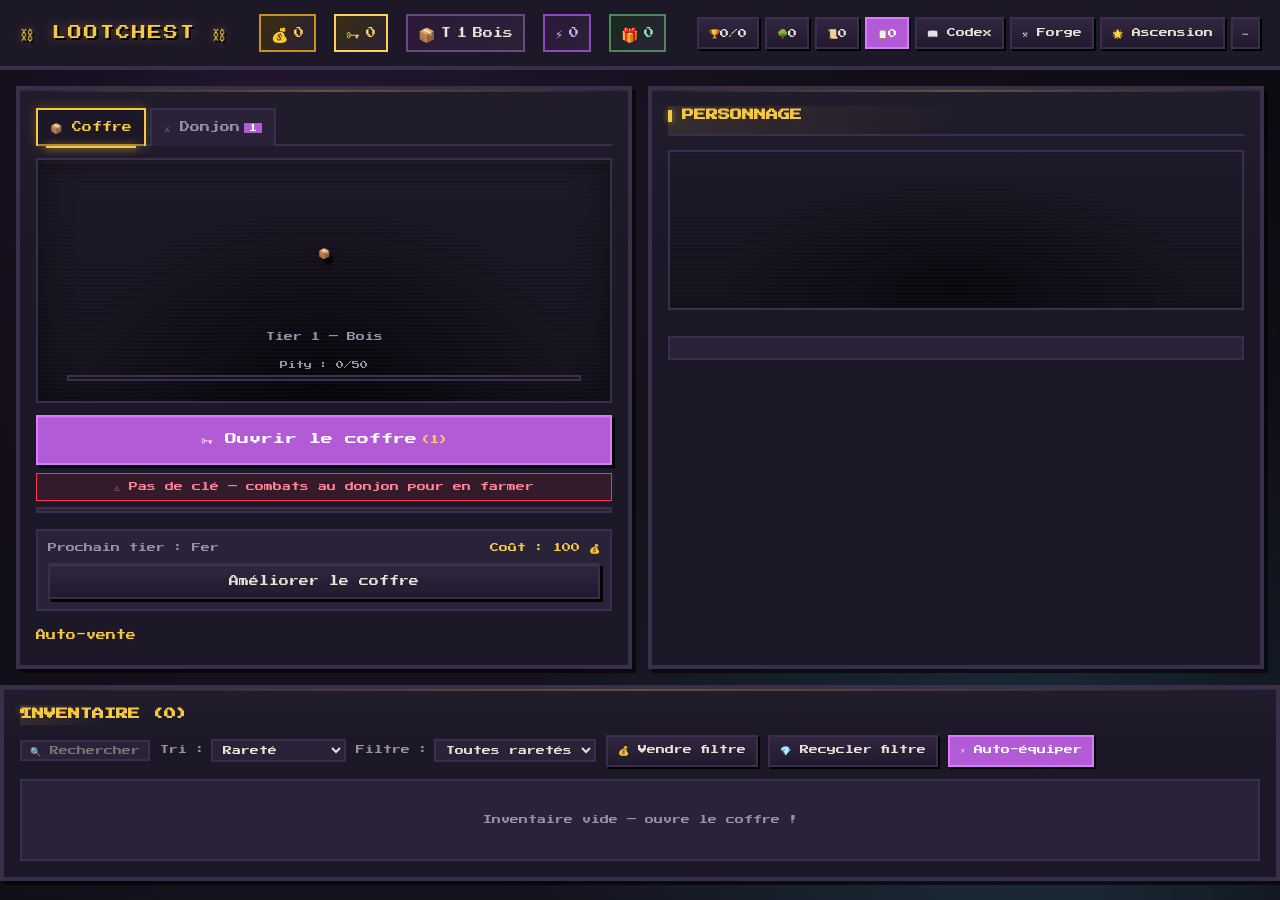
==== commit f08f2243: "art: intégration sprites PNG (monstres/boss/coffres/orbes) + mimic push-your-luck - spriteMap.js : r" ====
--- a/index.html
+++ b/index.html
@@ -80,6 +80,15 @@
           <button id="btn-upgrade" class="btn">Améliorer le coffre</button>
         </div>
 
+        <!-- Loot récent : 5 derniers drops avec comparaison vs équipé -->
+        <div class="recent-loot hidden" id="recent-loot">
+          <div class="recent-loot-header">
+            <span class="recent-loot-title">🎁 Loot récent</span>
+            <button class="btn btn-small" id="btn-clear-recent" title="Vider">✕</button>
+          </div>
+          <div class="recent-loot-list" id="recent-loot-list"></div>
+        </div>
+
         <div class="autosell">
           <div class="autosell-title">Auto-vente</div>
           <div class="autosell-grid" id="autosell-grid"></div>
@@ -200,6 +209,25 @@
     </div>
   </div>
 
+  <!-- MIMIC ENCOUNTER (push-your-luck) -->
+  <div id="mimic-popup" class="drop-popup hidden">
+    <div class="drop-popup-bg"></div>
+    <div class="drop-popup-inner mimic-inner">
+      <div class="mimic-banner" id="mimic-banner">⚠ UN MIMIC !</div>
+      <div class="mimic-stage">
+        <div class="mimic-sprite" id="mimic-sprite"></div>
+        <div class="mimic-flavor" id="mimic-flavor"></div>
+      </div>
+      <div class="mimic-ladder" id="mimic-ladder"></div>
+      <div class="mimic-haul" id="mimic-haul"></div>
+      <div class="mimic-actions" id="mimic-actions">
+        <button id="btn-mimic-take" class="btn btn-gold">Prendre &amp; partir</button>
+        <button id="btn-mimic-risk" class="btn btn-primary">Tenter le palier suivant</button>
+        <button id="btn-mimic-close" class="btn hidden">Continuer</button>
+      </div>
+    </div>
+  </div>
+
   <!-- BOUNTIES MODAL -->
   <div id="bounties-modal" class="modal hidden">
     <div class="modal-inner modal-wide">
--- a/style.css
+++ b/style.css
@@ -574,9 +574,132 @@
   filter: drop-shadow(2px 4px 0 rgba(0,0,0,0.7)) drop-shadow(0 0 8px rgba(255,80,80,0.35));
   animation: boss-idle 3s ease-in-out infinite;
 }
-.monster-emoji.monster-sprite svg {
+.monster-emoji.monster-sprite svg,
+.monster-emoji.monster-sprite img {
   display: block;
 }
+/* === Pixel-art PNG sprites — crisp upscale, no blur === */
+.pixel-sprite {
+  image-rendering: pixelated;
+  image-rendering: -moz-crisp-edges;
+  image-rendering: crisp-edges;
+  display: inline-block;
+  vertical-align: middle;
+}
+/* Elite monster tint — purple-shifted, saturated, slightly larger */
+.monster-emoji.monster-elite {
+  filter: drop-shadow(2px 4px 0 rgba(0,0,0,0.7)) drop-shadow(0 0 10px rgba(180,80,255,0.55)) hue-rotate(270deg) saturate(1.4) brightness(1.1);
+  transform: scale(1.12);
+}
+/* === Mimic encounter modal === */
+.mimic-inner {
+  border: 3px solid #c92020;
+  background: radial-gradient(ellipse at 50% 30%, #3a0a0a 0%, #100404 90%);
+  box-shadow: 0 0 60px rgba(255, 60, 60, 0.4), inset 0 0 40px rgba(255, 80, 80, 0.15);
+  max-width: 560px;
+}
+.mimic-banner {
+  font-size: 22px;
+  font-weight: 800;
+  letter-spacing: 2px;
+  color: #ff5050;
+  text-shadow: 0 0 8px rgba(255, 60, 60, 0.6);
+  text-align: center;
+  margin-bottom: 12px;
+  animation: mimic-pulse 1.2s ease-in-out infinite;
+}
+.mimic-banner.golden {
+  color: #ffd84a;
+  text-shadow: 0 0 12px rgba(255, 200, 80, 0.7);
+}
+@keyframes mimic-pulse {
+  0%, 100% { transform: scale(1); }
+  50% { transform: scale(1.04); }
+}
+.mimic-stage {
+  display: flex;
+  flex-direction: column;
+  align-items: center;
+  gap: 8px;
+  margin-bottom: 14px;
+}
+.mimic-sprite {
+  font-size: 64px;
+  filter: drop-shadow(0 4px 8px rgba(0,0,0,0.8)) drop-shadow(0 0 12px rgba(255, 80, 80, 0.5));
+  animation: mimic-wiggle 2s ease-in-out infinite;
+}
+.mimic-sprite img { width: 96px; height: 96px; }
+@keyframes mimic-wiggle {
+  0%, 100% { transform: rotate(-3deg); }
+  50% { transform: rotate(3deg); }
+}
+.mimic-flavor {
+  font-style: italic;
+  color: #ffb0b0;
+  font-size: 12px;
+  text-align: center;
+  min-height: 16px;
+}
+.mimic-ladder {
+  display: grid;
+  grid-template-columns: repeat(6, 1fr);
+  gap: 4px;
+  margin-bottom: 12px;
+}
+.mimic-rung {
+  padding: 6px 4px;
+  border: 1px solid #553030;
+  border-radius: 4px;
+  background: #1a0808;
+  text-align: center;
+  font-size: 10px;
+  opacity: 0.5;
+  transition: all 0.2s ease;
+}
+.mimic-rung.reached {
+  opacity: 1;
+  border-color: #d8a040;
+  background: #2a1808;
+  box-shadow: 0 0 6px rgba(255, 180, 80, 0.4);
+}
+.mimic-rung.current {
+  border-color: #ff5050;
+  box-shadow: 0 0 10px rgba(255, 80, 80, 0.6);
+  transform: translateY(-2px);
+}
+.mimic-rung .rung-label { font-weight: 700; color: #ffc888; }
+.mimic-rung .rung-gold { color: #ffd060; font-size: 9px; }
+.mimic-haul {
+  background: rgba(0,0,0,0.4);
+  border: 1px solid #4a2828;
+  border-radius: 6px;
+  padding: 10px 12px;
+  margin-bottom: 14px;
+  text-align: center;
+  font-size: 13px;
+  color: #ffc888;
+  min-height: 20px;
+}
+.mimic-actions {
+  display: flex;
+  gap: 8px;
+  justify-content: center;
+  flex-wrap: wrap;
+}
+.mimic-bite {
+  color: #ff7070;
+  font-weight: 700;
+  font-size: 14px;
+}
+
+/* Crystal rarity tints — one PNG, hue-rotated */
+.crystal { image-rendering: pixelated; vertical-align: middle; }
+.crystal.r-common    { filter: grayscale(0.4) brightness(0.95); }
+.crystal.r-magic     { filter: hue-rotate(200deg) saturate(1.2); }
+.crystal.r-rare      { filter: hue-rotate(40deg)  saturate(1.4) brightness(1.1); }
+.crystal.r-epic      { filter: hue-rotate(280deg) saturate(1.3); }
+.crystal.r-legendary { filter: hue-rotate(330deg) saturate(1.5) brightness(1.1); }
+.crystal.r-ancestral { filter: hue-rotate(0deg)   saturate(1.6) brightness(1.15) drop-shadow(0 0 6px #ff3050); }
 @keyframes boss-idle {
   0%, 100% { transform: translateY(0) scale(1); }
   50%      { transform: translateY(-2px) scale(1.02); }
@@ -1213,6 +1336,90 @@
 .drop-stat-base  { color: var(--text); }
 .drop-stat-affix { color: var(--r-magic); }
 
+/* === Recent loot strip (multi-open recap) === */
+.recent-loot {
+  margin: 12px 0;
+  padding: 10px;
+  background: linear-gradient(180deg, rgba(245,200,66,0.06), rgba(0,0,0,0.3));
+  border: 2px solid var(--border);
+}
+.recent-loot.hidden { display: none; }
+.recent-loot-header {
+  display: flex;
+  justify-content: space-between;
+  align-items: center;
+  margin-bottom: 8px;
+}
+.recent-loot-title { font-size: 10px; color: var(--gold); letter-spacing: 1px; }
+.recent-loot-list {
+  display: grid;
+  grid-template-columns: repeat(auto-fill, minmax(80px, 1fr));
+  gap: 6px;
+}
+.recent-loot-card {
+  position: relative;
+  display: flex;
+  flex-direction: column;
+  align-items: center;
+  gap: 3px;
+  padding: 6px 4px;
+  background: var(--bg-panel-light);
+  border: 2px solid var(--border);
+  cursor: pointer;
+  transition: transform 80ms, border-color 80ms, box-shadow 80ms;
+  font-size: 8px;
+  overflow: hidden;
+}
+.recent-loot-card.rt-common    { border-color: var(--r-common); }
+.recent-loot-card.rt-magic     { border-color: var(--r-magic); }
+.recent-loot-card.rt-rare      { border-color: var(--r-rare); }
+.recent-loot-card.rt-epic      { border-color: var(--r-epic); }
+.recent-loot-card.rt-legendary { border-color: var(--r-legendary); box-shadow: 0 0 8px rgba(255,122,26,0.3); }
+.recent-loot-card.rt-ancestral { border-color: var(--r-ancestral); box-shadow: 0 0 10px rgba(255,48,80,0.4); }
+.recent-loot-card:hover {
+  transform: translateY(-2px);
+  box-shadow: 0 4px 10px rgba(0,0,0,0.6);
+}
+.recent-loot-card[data-disposition="sold"],
+.recent-loot-card[data-disposition="salvaged"],
+.recent-loot-card[data-disposition="equipped"] {
+  opacity: 0.65;
+}
+.recent-loot-thumb {
+  width: 40px;
+  height: 40px;
+}
+.recent-loot-thumb .item-icon {
+  width: 100%;
+  height: 100%;
+  font-size: 22px;
+}
+.recent-loot-name {
+  text-align: center;
+  line-height: 1.3;
+  max-width: 70px;
+  overflow: hidden;
+  text-overflow: ellipsis;
+  white-space: nowrap;
+  font-size: 7px;
+}
+.recent-loot-delta {
+  font-size: 8px;
+  font-weight: bold;
+  padding: 1px 4px;
+  border-radius: 0;
+}
+.recent-loot-delta.better { color: #6acc6a; }
+.recent-loot-delta.worse  { color: #ff5050; }
+.recent-loot-delta.same   { color: var(--text-dim); }
+.recent-loot-badge {
+  position: absolute;
+  top: 2px;
+  right: 2px;
+  font-size: 10px;
+  filter: drop-shadow(0 0 2px #000);
+}
+
 /* === Drop popup item comparison (vs currently equipped, phase fix-bug) === */
 .drop-item-compare {
   margin: 6px 0 14px;
@@ -2019,6 +2226,103 @@
 
 /* === Monster card during combat === */
 .monster-card.combat .monster-difficulty { display: none; }
+
+/* === Combat animations (phase fix-bug — "phases vides") === */
+/* Player attack lunge: triggered by JS adding .attacking on .character-avatar */
+.character-avatar.attacking svg {
+  animation: char-attack 240ms ease-out !important;
+}
+@keyframes char-attack {
+  0%   { transform: translateY(0) translateX(0) scale(1); }
+  35%  { transform: translateY(-2px) translateX(12px) scale(1.05); }
+  60%  { transform: translateY(-1px) translateX(8px) scale(1.02); }
+  100% { transform: translateY(0) translateX(0) scale(1); }
+}
+
+/* Monster hit reaction: shake + red flash + scale punch */
+.monster-emoji.hit {
+  animation: monster-hit 320ms cubic-bezier(0.36, 0.07, 0.19, 0.97) !important;
+}
+@keyframes monster-hit {
+  0%   { transform: translateX(0) scale(1); filter: brightness(1); }
+  10%  { transform: translateX(-4px) scale(1.05); filter: brightness(2.2) saturate(0.6) hue-rotate(-15deg); }
+  20%  { transform: translateX(4px)  scale(1.05); filter: brightness(1.8); }
+  30%  { transform: translateX(-3px); filter: brightness(1.5); }
+  45%  { transform: translateX(3px);  filter: brightness(1.2); }
+  60%  { transform: translateX(-2px); filter: brightness(1.05); }
+  100% { transform: translateX(0) scale(1); filter: brightness(1); }
+}
+.monster-emoji.hit-crit {
+  animation: monster-hit-crit 450ms cubic-bezier(0.36, 0.07, 0.19, 0.97) !important;
+}
+@keyframes monster-hit-crit {
+  0%   { transform: translateX(0) scale(1); filter: brightness(1); }
+  8%   { transform: translateX(-7px) scale(1.12); filter: brightness(3) saturate(0.4) hue-rotate(-25deg); }
+  18%  { transform: translateX(7px)  scale(1.1); filter: brightness(2.5); }
+  30%  { transform: translateX(-5px) scale(1.04); filter: brightness(1.8); }
+  45%  { transform: translateX(5px);  filter: brightness(1.4); }
+  60%  { transform: translateX(-3px); filter: brightness(1.15); }
+  100% { transform: translateX(0) scale(1); filter: brightness(1); }
+}
+
+/* Player takes a hit: shake + flash red */
+.character-avatar.took-hit svg {
+  animation: char-hit 280ms ease-out !important;
+}
+@keyframes char-hit {
+  0%   { transform: translateX(0); filter: brightness(1); }
+  15%  { transform: translateX(-3px); filter: brightness(1.6) saturate(0.5) hue-rotate(-12deg); }
+  30%  { transform: translateX(3px);  filter: brightness(1.3); }
+  50%  { transform: translateX(-2px); filter: brightness(1.1); }
+  100% { transform: translateX(0); filter: brightness(1); }
+}
+
+/* Monster card background pulse on big damage */
+.monster-card.combat.dmg-pulse {
+  animation: monster-card-pulse 350ms ease-out;
+}
+@keyframes monster-card-pulse {
+  0%   { box-shadow: inset 0 0 0 0 rgba(255,80,80,0); }
+  30%  { box-shadow: inset 0 0 40px 0 rgba(255,80,80,0.45); }
+  100% { box-shadow: inset 0 0 0 0 rgba(255,80,80,0); }
+}
+/* Player avatar pulse when taking damage */
+.character-avatar.dmg-pulse {
+  animation: char-card-pulse 350ms ease-out;
+}
+@keyframes char-card-pulse {
+  0%   { box-shadow: 0 0 0 0 rgba(255,80,80,0); }
+  30%  { box-shadow: inset 0 0 30px rgba(255,80,80,0.45); }
+  100% { box-shadow: 0 0 0 0 rgba(255,80,80,0); }
+}
+
+/* Slash effect — diagonal streak between player and monster on attack */
+.combat-slash {
+  position: fixed;
+  pointer-events: none;
+  z-index: 95;
+  width: 80px;
+  height: 6px;
+  background: linear-gradient(90deg, transparent, #fff, #ffe14a, transparent);
+  box-shadow: 0 0 12px #fff, 0 0 20px #ffe14a;
+  transform-origin: 0 50%;
+  animation: combat-slash 320ms ease-out forwards;
+}
+@keyframes combat-slash {
+  0%   { opacity: 0; transform: rotate(var(--slash-rot, -25deg)) scaleX(0); }
+  20%  { opacity: 1; transform: rotate(var(--slash-rot, -25deg)) scaleX(1); }
+  100% { opacity: 0; transform: rotate(var(--slash-rot, -25deg)) scaleX(1.3); }
+}
+
+@media (prefers-reduced-motion: reduce) {
+  .character-avatar.attacking svg,
+  .monster-emoji.hit,
+  .monster-emoji.hit-crit,
+  .character-avatar.took-hit svg,
+  .monster-card.combat.dmg-pulse,
+  .character-avatar.dmg-pulse,
+  .combat-slash { animation: none !important; }
+}
 
 /* =====================================================
    RESPONSIVE DESIGN — mobile-friendly overhaul
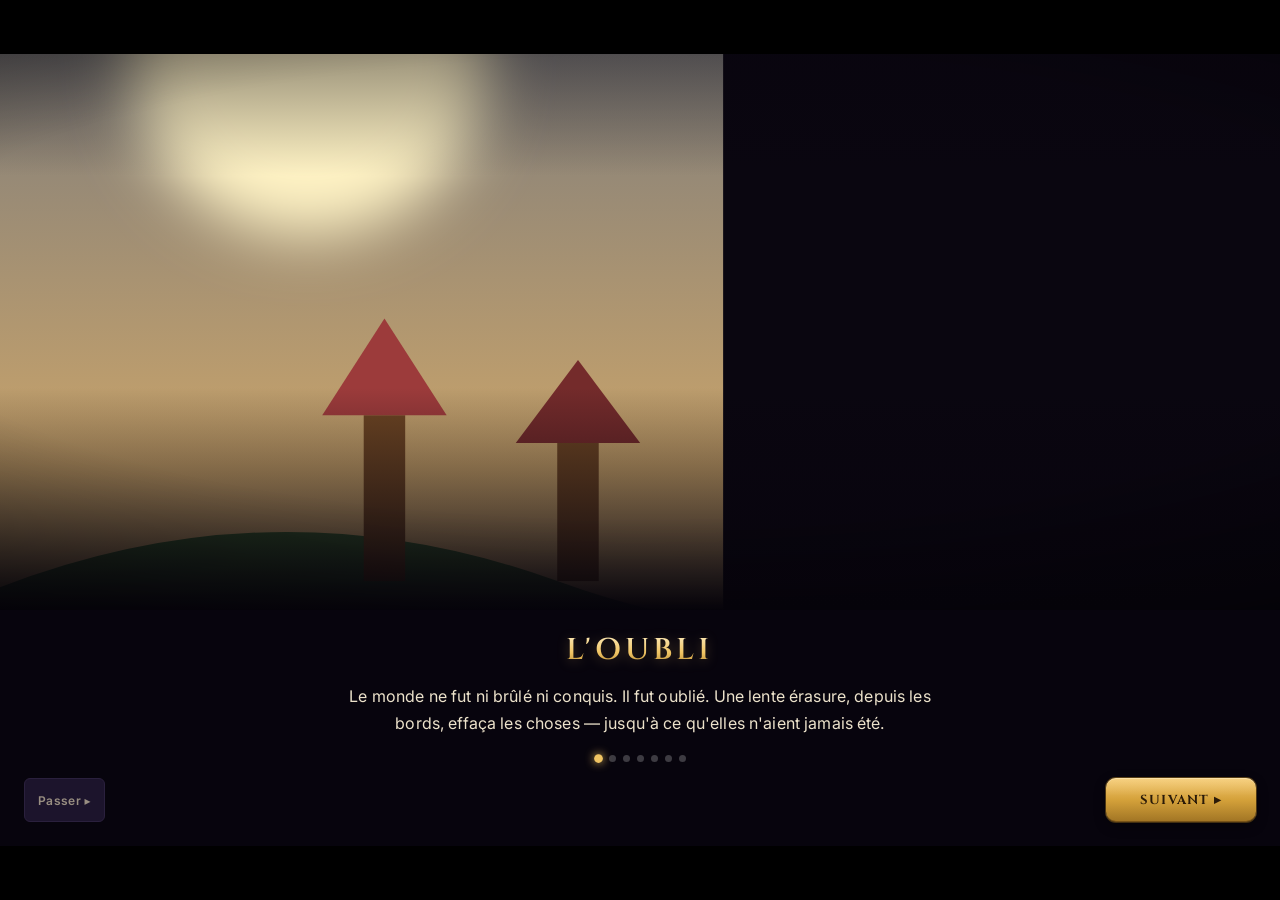
==== commit 0795d1ef: "merge: rebase sur main + réintégration sprites/mimic Main avait massivement évolué (overlay-router, " ====
--- a/index.html
+++ b/index.html
@@ -2,518 +2,30 @@
 <html lang="fr">
 <head>
   <meta charset="UTF-8" />
-  <meta name="viewport" content="width=device-width, initial-scale=1.0, viewport-fit=cover" />
+  <meta name="viewport" content="width=device-width, initial-scale=1.0, viewport-fit=cover, maximum-scale=1.0, user-scalable=no" />
   <meta name="mobile-web-app-capable" content="yes" />
   <meta name="apple-mobile-web-app-capable" content="yes" />
+  <meta name="theme-color" content="#0a0610" />
   <title>Lootchest</title>
   <link rel="preconnect" href="https://fonts.googleapis.com" />
   <link rel="preconnect" href="https://fonts.gstatic.com" crossorigin />
-  <link href="https://fonts.googleapis.com/css2?family=Press+Start+2P&display=swap" rel="stylesheet" />
+  <link href="https://fonts.googleapis.com/css2?family=Cinzel:wght@500;600;700&family=Inter:wght@400;500;600;700&family=JetBrains+Mono:wght@400;500;600;700&family=Silkscreen:wght@400;700&family=Press+Start+2P&display=swap" rel="stylesheet" />
+  <link rel="stylesheet" href="tokens.css" />
   <link rel="stylesheet" href="style.css" />
 </head>
 <body>
+  <!-- Rarity flash overlay (chest open / combat win) -->
   <div id="flash" class="flash"></div>
 
-  <header class="hud">
-    <div class="hud-title">⛓ LOOTCHEST ⛓</div>
-    <div class="hud-stats">
-      <span class="hud-stat hud-stat-gold" title="Or"><span class="icon">💰</span><span id="hud-gold">0</span></span>
-      <span class="hud-stat hud-keys" id="hud-keys-stat" title="Clés de coffre — farmées au donjon"><span class="icon">🗝</span><span id="hud-keys">0</span></span>
-      <span class="hud-stat hud-stat-tier" title="Tier du coffre"><span class="icon">📦</span>T<span id="hud-tier">1</span> <span id="hud-tier-name">Bois</span></span>
-      <button class="hud-stat hud-stat-btn hud-stat-power" id="btn-stats-breakdown" title="Voir détail des stats"><span class="icon">⚡</span><span id="hud-power">0</span></button>
-      <span class="hud-stat hud-stat-opened" title="Coffres ouverts"><span class="icon">🎁</span><span id="hud-opened">0</span></span>
-      <span class="hud-stat hud-prestige" id="hud-prestige" title="Niveau de prestige" style="display:none"><span class="icon">🌟</span>Niv <span id="hud-prestige-level">0</span></span>
-      <span class="hud-stat hud-hard" id="hud-hard" title="Mode Cauchemar actif" style="display:none">💀 Cauchemar</span>
-      <span class="hud-stat hud-shards" id="hud-shards" title="Cristaux (par rareté)" style="display:none"></span>
-      <span class="hud-stat hud-orbs" id="hud-orbs" title="Orbes de forge" style="display:none"></span>
-    </div>
-    <div class="hud-actions">
-      <button id="btn-achievements" class="btn btn-small" title="Succès">🏆 <span id="ach-count">0</span>/<span id="ach-total">0</span></button>
-      <button id="btn-talents" class="btn btn-small" title="Arbre de talents">🌳 <span id="talent-points-badge">0</span></button>
-      <button id="btn-skills" class="btn btn-small" title="Compétences de combat">📜 <span id="skills-count-badge">0</span></button>
-      <button id="btn-bounties" class="btn btn-small btn-primary" title="Contrats actifs">📋 <span id="bounties-badge">0</span></button>
-      <button id="btn-codex" class="btn btn-small" title="Codex de découvertes">📖 Codex</button>
-      <button id="btn-forge" class="btn btn-small" title="Forge">⚒ Forge</button>
-      <button id="btn-ascend" class="btn btn-small" title="Ascension (débloqué T5 + étage 50)">🌟 Ascension</button>
-      <div class="hud-menu">
-        <button id="btn-menu" class="btn btn-small" title="Plus d'options" aria-haspopup="true" aria-expanded="false">⋯</button>
-        <div class="hud-menu-list hidden" id="hud-menu-list" role="menu">
-          <button id="btn-help" class="btn btn-small" role="menuitem">❓ Aide</button>
-          <button id="btn-mute" class="btn btn-small" role="menuitem">🔊 Son</button>
-          <button id="btn-settings" class="btn btn-small" role="menuitem">⚙ Paramètres</button>
-          <button id="btn-export" class="btn btn-small" role="menuitem">⬇ Exporter</button>
-          <button id="btn-import" class="btn btn-small" role="menuitem">⬆ Importer</button>
-          <button id="btn-reset" class="btn btn-small btn-danger" role="menuitem">⚠ Reset</button>
-        </div>
-      </div>
-      <input type="file" id="file-import" accept="application/json" hidden />
-    </div>
-  </header>
+  <!-- App root — every screen is rendered here by js/ui.js -->
+  <div id="app" class="app"></div>
 
-  <main class="layout">
-    <!-- PANEAU GAUCHE — Coffre / Donjon (onglets) -->
-    <section class="panel panel-left">
-      <div class="tabs">
-        <button class="tab active" data-tab="chest">📦 Coffre</button>
-        <button class="tab" data-tab="dungeon">⚔️ Donjon <span class="tab-badge" id="tab-badge-dungeon">1</span></button>
-      </div>
+  <!-- Overlay stack (combat, loot reveal, item detail, modals…) -->
+  <div id="overlay-root" class="overlay-root"></div>
 
-      <!-- Onglet Coffre -->
-      <div class="tab-content" data-content="chest">
-        <div class="chest-visual" id="chest-visual">
-          <div class="chest-emoji" id="chest-emoji">📦</div>
-          <div class="chest-tier-label" id="chest-tier-label">Tier 1 — Bois</div>
-          <div class="pity-bar-wrap" title="Légendaire garanti tous les 50 coffres">
-            <div class="pity-bar-label">Pity : <span id="pity-count">0</span>/<span id="pity-max">50</span></div>
-            <div class="pity-bar"><div id="pity-fill" class="pity-fill"></div></div>
-          </div>
-        </div>
-        <button id="btn-open" class="btn btn-primary btn-big">🗝 Ouvrir le coffre <span class="btn-open-cost">(1)</span></button>
-        <div id="no-keys-hint" class="no-keys-hint hidden">⚠ Pas de clé — combats au donjon pour en farmer</div>
-        <div class="chest-cooldown"><div id="cooldown-bar" class="cooldown-bar"></div></div>
-
-        <div class="chest-upgrade">
-          <div class="upgrade-info">
-            <span>Prochain tier : <span id="next-tier-name">Fer</span></span>
-            <span class="upgrade-cost">Coût : <span id="upgrade-cost">100</span> 💰</span>
-          </div>
-          <button id="btn-upgrade" class="btn">Améliorer le coffre</button>
-        </div>
-
-        <!-- Loot récent : 5 derniers drops avec comparaison vs équipé -->
-        <div class="recent-loot hidden" id="recent-loot">
-          <div class="recent-loot-header">
-            <span class="recent-loot-title">🎁 Loot récent</span>
-            <button class="btn btn-small" id="btn-clear-recent" title="Vider">✕</button>
-          </div>
-          <div class="recent-loot-list" id="recent-loot-list"></div>
-        </div>
-
-        <div class="autosell">
-          <div class="autosell-title">Auto-vente</div>
-          <div class="autosell-grid" id="autosell-grid"></div>
-        </div>
-      </div>
-
-      <!-- Onglet Donjon -->
-      <div class="tab-content hidden" data-content="dungeon">
-        <div class="dungeon-header">
-          <div class="dungeon-floor-selector">
-            <button id="btn-floor-prev" class="btn btn-small">◀</button>
-            <div class="dungeon-floor-display">
-              <div class="dungeon-floor-label">Étage</div>
-              <div class="dungeon-floor-num" id="dungeon-floor-num">1</div>
-            </div>
-            <button id="btn-floor-next" class="btn btn-small">▶</button>
-          </div>
-          <div class="dungeon-meta">
-            <div class="dungeon-biome" id="dungeon-biome">🌲 Forêt</div>
-            <div class="dungeon-best">Record : <span id="dungeon-best">1</span></div>
-          </div>
-        </div>
-
-        <div class="monster-card" id="monster-card">
-          <div class="monster-emoji" id="monster-emoji">👺</div>
-          <div class="monster-name" id="monster-name">Gobelin</div>
-          <div class="monster-stats" id="monster-stats"></div>
-          <div class="monster-mechanic" id="monster-mechanic" style="display:none"></div>
-          <div class="monster-difficulty" id="monster-difficulty">Facile</div>
-          <div class="hp-bar-wrap monster-hp hidden" id="monster-hp-wrap">
-            <div class="hp-bar"><div class="hp-fill" id="monster-hp-fill"></div></div>
-            <div class="hp-label" id="monster-hp-label">0/0</div>
-          </div>
-        </div>
-
-        <div class="player-hp-wrap hidden" id="player-hp-wrap">
-          <div class="hp-bar-label">⚔ Vous</div>
-          <div class="hp-bar"><div class="hp-fill player" id="player-hp-fill"></div></div>
-          <div class="hp-label" id="player-hp-label">0/0</div>
-        </div>
-
-        <div class="fight-row">
-          <button id="btn-fight" class="btn btn-primary btn-big">⚔ Combattre</button>
-          <button id="btn-loop" class="btn btn-loop" title="Combat en boucle — débloqué une fois l'étage passé une fois">🔁 Boucle</button>
-        </div>
-
-        <div class="combat-log" id="combat-log">
-          <div class="combat-log-empty">Aucun combat. Affronte le monstre !</div>
-        </div>
-
-        <div class="dungeon-stats">
-          <span>🗡 Kills : <span id="dungeon-kills">0</span></span>
-          <span>💀 Morts : <span id="dungeon-deaths">0</span></span>
-          <span>👑 Boss : <span id="dungeon-boss-kills">0</span></span>
-        </div>
-      </div>
-    </section>
-
-    <!-- PERSO (droite) -->
-    <section class="panel panel-character">
-      <h2 class="panel-title">Personnage</h2>
-      <div class="character-avatar" id="character-avatar"></div>
-      <div class="equipment-grid" id="equipment-grid"></div>
-      <div class="set-summary" id="set-summary"></div>
-      <div class="character-stats" id="character-stats"></div>
-    </section>
-  </main>
-
-  <!-- INVENTAIRE (bas) -->
-  <section class="panel panel-inventory">
-    <div class="inventory-header">
-      <h2 class="panel-title">Inventaire (<span id="inv-count">0</span>)</h2>
-      <div class="inventory-actions">
-        <input type="text" id="inv-search" class="inv-search" placeholder="🔍 Rechercher…" />
-        <label class="filter-label">Tri :
-          <select id="inv-sort">
-            <option value="rarity">Rareté</option>
-            <option value="value">Valeur 💰</option>
-            <option value="tier">Tier</option>
-            <option value="slot">Emplacement</option>
-          </select>
-        </label>
-        <label class="filter-label">Filtre :
-          <select id="inv-filter">
-            <option value="all">Toutes raretés</option>
-          </select>
-        </label>
-        <button id="btn-sell-filter" class="btn btn-small">💰 Vendre filtre</button>
-        <button id="btn-salvage-filter" class="btn btn-small" title="Recycle les items du filtre en cristaux">💎 Recycler filtre</button>
-        <button id="btn-auto-equip" class="btn btn-small btn-primary" title="Équipe le meilleur item de chaque slot">⚡ Auto-équiper</button>
-      </div>
-    </div>
-    <div class="inventory-grid" id="inventory-grid"></div>
-  </section>
-
-  <!-- DROP POPUP (rarity-themed premium reveal) -->
-  <div id="drop-popup" class="drop-popup hidden">
-    <div class="drop-popup-bg"></div>
-    <div class="drop-popup-inner">
-      <div class="drop-popup-label" id="drop-banner">VOUS AVEZ LOOT !</div>
-      <div class="drop-item-showcase">
-        <div class="drop-aura" id="drop-aura"></div>
-        <div class="drop-item-frame">
-          <div id="drop-item" class="drop-item"></div>
-        </div>
-      </div>
-      <div class="drop-item-name" id="drop-item-name"></div>
-      <div class="drop-item-meta" id="drop-item-meta"></div>
-      <div class="drop-item-layers" id="drop-item-layers"></div>
-      <div class="drop-item-stats" id="drop-item-stats"></div>
-      <div class="drop-item-compare" id="drop-item-compare"></div>
-      <div class="drop-item-effect" id="drop-item-effect"></div>
-      <div class="drop-actions">
-        <button id="btn-equip" class="btn btn-primary">Équiper</button>
-        <button id="btn-keep" class="btn">Garder</button>
-        <button id="btn-sell" class="btn btn-gold">Vendre (<span id="drop-sell-value">0</span> 💰)</button>
-      </div>
-    </div>
-  </div>
-
-  <!-- MIMIC ENCOUNTER (push-your-luck) -->
-  <div id="mimic-popup" class="drop-popup hidden">
-    <div class="drop-popup-bg"></div>
-    <div class="drop-popup-inner mimic-inner">
-      <div class="mimic-banner" id="mimic-banner">⚠ UN MIMIC !</div>
-      <div class="mimic-stage">
-        <div class="mimic-sprite" id="mimic-sprite"></div>
-        <div class="mimic-flavor" id="mimic-flavor"></div>
-      </div>
-      <div class="mimic-ladder" id="mimic-ladder"></div>
-      <div class="mimic-haul" id="mimic-haul"></div>
-      <div class="mimic-actions" id="mimic-actions">
-        <button id="btn-mimic-take" class="btn btn-gold">Prendre &amp; partir</button>
-        <button id="btn-mimic-risk" class="btn btn-primary">Tenter le palier suivant</button>
-        <button id="btn-mimic-close" class="btn hidden">Continuer</button>
-      </div>
-    </div>
-  </div>
-
-  <!-- BOUNTIES MODAL -->
-  <div id="bounties-modal" class="modal hidden">
-    <div class="modal-inner modal-wide">
-      <div class="modal-header">
-        <h2>📋 Contrats actifs</h2>
-        <button class="btn btn-small modal-close" data-close="bounties-modal">✕</button>
-      </div>
-      <div class="bounties-hint">3 contrats simultanés. Complets : <span id="bounties-completed">0</span>. Rerouler un contrat coûte <span id="bounty-reroll-cost">5 000</span> 💰.</div>
-      <div class="bounties-list" id="bounties-list"></div>
-    </div>
-  </div>
-
-  <!-- SKILLS MODAL -->
-  <div id="skills-modal" class="modal hidden">
-    <div class="modal-inner modal-wide">
-      <div class="modal-header">
-        <h2>📜 Compétences de combat — <span id="skills-unlocked-count">0</span>/<span id="skills-total-count">0</span></h2>
-        <button class="btn btn-small modal-close" data-close="skills-modal">✕</button>
-      </div>
-      <div class="skills-hint">Les compétences s'activent automatiquement en combat quand leurs conditions sont remplies.</div>
-      <div class="skills-grid" id="skills-grid"></div>
-    </div>
-  </div>
-
-  <!-- CODEX MODAL -->
-  <div id="codex-modal" class="modal hidden">
-    <div class="modal-inner modal-wide">
-      <div class="modal-header">
-        <h2>📖 Codex — <span id="codex-pct">0</span>% découvert</h2>
-        <button class="btn btn-small modal-close" data-close="codex-modal">✕</button>
-      </div>
-      <div class="codex-body">
-        <h3 class="codex-section">Légendaires uniques (<span id="codex-uniques-count">0</span>/<span id="codex-uniques-total">0</span>)</h3>
-        <div class="codex-list" id="codex-uniques"></div>
-        <h3 class="codex-section">Sets (<span id="codex-sets-count">0</span>/<span id="codex-sets-total">0</span>)</h3>
-        <div class="codex-list" id="codex-sets"></div>
-        <h3 class="codex-section">Boss de biome (<span id="codex-bosses-count">0</span>/<span id="codex-bosses-total">0</span>)</h3>
-        <div class="codex-list" id="codex-bosses"></div>
-      </div>
-    </div>
-  </div>
-
-  <!-- TALENTS MODAL -->
-  <div id="talents-modal" class="modal hidden">
-    <div class="modal-inner modal-wide">
-      <div class="modal-header">
-        <h2>🌳 Talents — points disponibles : <span id="talent-points-display">0</span></h2>
-        <button class="btn btn-small modal-close" data-close="talents-modal">✕</button>
-      </div>
-      <div class="talents-hint">Gagne 1 point par palier d'étage (25, 50, 75...) et 2 points par ascension.</div>
-      <div class="talents-grid" id="talents-grid"></div>
-    </div>
-  </div>
-
-  <!-- SETTINGS MODAL -->
-  <div id="settings-modal" class="modal hidden">
-    <div class="modal-inner">
-      <div class="modal-header">
-        <h2>⚙ Paramètres</h2>
-        <button class="btn btn-small modal-close" data-close="settings-modal">✕</button>
-      </div>
-      <div class="settings-body">
-        <label class="settings-row">
-          <input type="checkbox" id="setting-mute" />
-          <span>🔇 Muet — désactive tous les sons</span>
-        </label>
-        <label class="settings-row">
-          <input type="checkbox" id="setting-fast-combat" />
-          <span>⚡ Combat rapide — saute les animations</span>
-        </label>
-        <label class="settings-row">
-          <input type="checkbox" id="setting-reduced-particles" />
-          <span>🎇 Particules réduites — meilleures perfs</span>
-        </label>
-        <label class="settings-row">
-          <input type="checkbox" id="setting-confirm-ascend" />
-          <span>🌟 Confirmation avant Ascension</span>
-        </label>
-        <label class="settings-row">
-          <input type="checkbox" id="setting-confirm-sell" />
-          <span>🛡 Confirmation avant "Vendre tout" épique+</span>
-        </label>
-        <label class="settings-row settings-row-hard">
-          <input type="checkbox" id="setting-hard-mode" />
-          <span>💀 Mode Cauchemar — monstres +50% HP/dmg, drops +50%</span>
-        </label>
-      </div>
-    </div>
-  </div>
-
-  <!-- STATS BREAKDOWN MODAL -->
-  <div id="stats-breakdown-modal" class="modal hidden">
-    <div class="modal-inner modal-wide">
-      <div class="modal-header">
-        <h2>⚡ Détail des stats — Puissance <span id="breakdown-power">0</span></h2>
-        <button class="btn btn-small modal-close" data-close="stats-breakdown-modal">✕</button>
-      </div>
-      <div class="breakdown-body" id="breakdown-body"></div>
-    </div>
-  </div>
-
-  <!-- ACHIEVEMENTS MODAL -->
-  <div id="achievements-modal" class="modal hidden">
-    <div class="modal-inner modal-wide">
-      <div class="modal-header">
-        <h2>🏆 Succès (<span id="modal-ach-count">0</span>/<span id="modal-ach-total">0</span>)</h2>
-        <button class="btn btn-small modal-close" data-close="achievements-modal">✕</button>
-      </div>
-      <div class="achievements-grid" id="achievements-grid"></div>
-    </div>
-  </div>
-
-  <!-- FORGE MODAL -->
-  <div id="forge-modal" class="modal hidden">
-    <div class="modal-inner modal-wide">
-      <div class="modal-header">
-        <h2>⚒ Forge</h2>
-        <button class="btn btn-small modal-close" data-close="forge-modal">✕</button>
-      </div>
-      <div class="forge-body">
-        <div class="forge-instructions" id="forge-instructions">Sélectionne un objet dans ton inventaire à forger :</div>
-        <div class="forge-inventory" id="forge-inventory"></div>
-        <div class="forge-selected hidden" id="forge-selected">
-          <div class="forge-preview" id="forge-preview"></div>
-          <div class="forge-actions" id="forge-actions"></div>
-        </div>
-      </div>
-    </div>
-  </div>
-
-  <!-- HELP MODAL -->
-  <div id="help-modal" class="modal hidden">
-    <div class="modal-inner">
-      <div class="modal-header">
-        <h2>❓ Comment jouer</h2>
-        <div style="display:flex;gap:6px;align-items:center">
-          <button class="btn btn-small" id="btn-replay-welcome" title="Revoir l'intro">🎓 Revoir l'intro</button>
-          <button class="btn btn-small modal-close" data-close="help-modal">✕</button>
-        </div>
-      </div>
-      <div class="help-body">
-        <div class="help-tip">💡 <strong>Astuce :</strong> les mots <span class="gt" data-term="affixe">soulignés en pointillés dorés</span> sont des termes de jeu — survole-les (ou tape dessus sur mobile) pour voir leur définition.</div>
-
-        <h3>📦 Coffre</h3>
-        <p>Ouvre des coffres pour looter des objets (<span class="gt" data-term="rarete">rareté</span> aléatoire). Vends-les ou équipe-les. Avec assez d'or, améliore le tier de ton coffre pour de meilleurs drops. Légendaire garanti tous les 50 coffres (jauge <span class="gt" data-term="pity">pity</span> sous le coffre).</p>
-
-        <h3>🗝 Clés</h3>
-        <p>Les coffres sont <strong>verrouillés</strong> : ouvrir = 1 clé. Tu farmes les clés au donjon : <strong>~30% par monstre</strong>, <strong>1 garantie sur <span class="gt" data-term="elite">Elite</span></strong>, <strong>3 sur <span class="gt" data-term="boss">boss</span></strong>. Démarre avec 10 clés.</p>
-
-        <h3>⚔️ Donjon</h3>
-        <p>Affronte des monstres pour gagner or, items et clés. Plus l'étage est haut, plus c'est dur — mais les drops valent plus. Tous les 5 étages : <strong>boss</strong> (×2.6 stats, drop garanti, 3 clés). <strong>Elite</strong> (8% sur ≥3, hors boss) : monstre à bordure violette, x2.5 récompenses. Mode <strong><span class="gt" data-term="boucle">🔁 Boucle</span></strong> sur tout étage déjà battu = combat auto en continu, s'arrête à la défaite.</p>
-        <p>Le donjon traverse 5 <span class="gt" data-term="biome">biomes</span> : 🌲 Forêt (1-10) → 🪨 Cavernes (11-20) → 🏰 Château (21-30) → 🔥 Enfer (31-40) → 🌌 Néant (41+). Chaque biome a ses monstres, son boss, et son ambiance.</p>
-
-        <h3>⚒ <span class="gt" data-term="forge">Forge</span> (style Path of Exile)</h3>
-        <p>Chaque action consomme un <span class="gt" data-term="orbe">orbe</span> spécifique trouvé dans les coffres (8 types). Le coût est 1 orbe par action.</p>
-        <ul>
-          <li>🟢 <em>Transmutation</em> : commun → magique (+1 affixe)</li>
-          <li>🔵 <em>Augmentation</em> : ajoute un affixe à un magique (max 2)</li>
-          <li>🟣 <em>Altération</em> : reroll complet d'un magique</li>
-          <li>🟡 <em>Régal</em> : magique → rare (+1 affixe)</li>
-          <li>🟠 <em>Chaos</em> : reroll complet d'un rare+</li>
-          <li>⚪ <em>Divin</em> : reroll uniquement les valeurs (sans changer les stats)</li>
-          <li>🔴 <em>Exil</em> : ajoute un affixe à un rare+ (max +1)</li>
-          <li>🪨 <em>Pierre de Forge</em> : monte le tier d'objet +1 (max T5)</li>
-          <li>🟪 <em>Maître Forgeron</em> : ajoute un affixe au CHOIX (très rare drop)</li>
-        </ul>
-        <p>Action bonus : <em><span class="gt" data-term="rerollplus">Reroll+</span></em> (3 💎 <span class="gt" data-term="cristaux">cristaux</span> de la rareté de l'objet) → <span class="gt" data-term="reroll">reroll</span> avec hauts rolls garantis. Les <span class="gt" data-term="unique">uniques</span> ne peuvent pas être rerollés/transmutés (affixes fixes).</p>
-
-        <h3>🏷 Préfixes / Suffixes</h3>
-        <p>Chaque <span class="gt" data-term="affixe">affixe</span> est de type <span style="color:#ff8050"><span class="gt" data-term="prefixe">P (Préfixe)</span></span> ou <span style="color:#50c0ff"><span class="gt" data-term="suffixe">S (Suffixe)</span></span>. Limites par rareté :</p>
-        <ul>
-          <li>Magique : 1 préfixe + 1 suffixe (max 2)</li>
-          <li>Rare : 2 + 2 (max 4)</li>
-          <li>Épique : 2 + 2 (max 4)</li>
-          <li>Légendaire : 3 + 3 (max 6)</li>
-          <li>Ancestral : 3 + 3 (max 6)</li>
-        </ul>
-        <p>Augmentation/Exil/Maître respectent ces limites : si un slot est plein, l'orbe choisit/permet uniquement les affixes du type qui a encore de la place.</p>
-
-        <h3>💎 Cristaux / Recyclage</h3>
-        <p><span class="gt" data-term="recyclage">Recycle</span> des items (Ctrl+Clic ou bouton "Recycler filtre") au lieu de les vendre : tu reçois des <span class="gt" data-term="cristaux">cristaux</span> de la rareté de l'item. Utilise-les pour <span class="gt" data-term="rerollplus">Reroll+</span> dans la forge — un reroll qui garantit des hauts rolls. Choix stratégique : 💰 or maintenant ou 💎 cristaux pour des items parfaits plus tard.</p>
-
-        <h3>🎭 Sets &amp; ✨ Uniques</h3>
-        <p>Les <strong><span class="gt" data-term="set">sets</span></strong> (Dragon, Ombre, Titan, Phénix, Givre, Liche, Druide, Démoniaque, Voyageur) donnent des bonus à 2/3/4 pièces équipées. Les <strong><span class="gt" data-term="unique">uniques</span></strong> sont des légendaires nommés avec affixes fixes et flavor text.</p>
-
-        <h3>🧩 Composition procédurale</h3>
-        <p>Chaque arme/armure est composée de plusieurs couches indépendantes (et traçables dans le tooltip section "Composition") :</p>
-        <ul>
-          <li><strong><span class="gt" data-term="partie">Parties</span></strong> (🧩) — lame, garde, pommeau pour une épée ; tête + manche + lien pour une hache ; etc. Chaque partie est un sprite + un set de stats.</li>
-          <li><strong><span class="gt" data-term="materiau">Matériau</span></strong> (🔩) — Fer, Bronze, Os, Acier, Argent, Obsidienne, Or, Cristal, Mithril, Os de Dragon. Affiché en bas-gauche de l'item. Apparaît dans le nom : "Hache en Obsidienne".</li>
-          <li><strong><span class="gt" data-term="element">Élément</span></strong> (✨) — optionnel (la plupart des items n'en ont pas) : Feu, Givre, Poison, Foudre, Néant. Affiché en haut-droite. Adjectif au nom : "Lame Givrée".</li>
-          <li><strong><span class="gt" data-term="faction">Faction</span></strong> (🏷) — rare+ uniquement : Royal, Infernal, Sylvain, Spectral, Bestial. Biaise le matériau et l'élément vers son thème (Infernal pousse vers Obsidienne + Feu).</li>
-          <li><strong><span class="gt" data-term="effetlegendaire">Effet légendaire</span></strong> (✦) — drop sur légendaires/ancestraux (30 % / 80 %), modifie le combat : <span class="gt" data-term="pactedesang">Pacte de Sang</span>, <span class="gt" data-term="marquevampire">Marque du Vampire</span>, <span class="gt" data-term="foudrechaine">Foudre en Chaîne</span>, <span class="gt" data-term="echoneant">Écho du Néant</span>… Certains nécessitent un élément/matériau spécifique.</li>
-        </ul>
-        <p>Chaque couche affiche sa <span class="gt" data-term="qualite">qualité</span> de roll (▓▓▓░░). Une <span class="gt" data-term="pierre">Pierre de Forge</span> préserve toute l'identité — seules les valeurs montent en gamme.</p>
-
-        <h3>🌟 Ascension &amp; 🌳 Talents</h3>
-        <p>À T5 coffre + étage 50, <span class="gt" data-term="ascension">ascensionne</span> : tu repars de zéro mais gagnes un niveau de <span class="gt" data-term="prestige">prestige</span> permanent (+25% drops rares et or par niveau, cumulatif). Chaque ascension débloque un nouveau tier de coffre (T6 Stellaire → T10 Divin) et donne +2 points de talent.</p>
-        <p>Chaque palier d'étage du donjon (25/50/75/100…) donne aussi +1 point de <span class="gt" data-term="talent">talent</span>. Bouton 🌳 dans le HUD pour ouvrir l'arbre.</p>
-
-        <h3>📋 Contrats</h3>
-        <p>3 <span class="gt" data-term="contrat">contrats</span> actifs en permanence avec un objectif précis (tuer X monstres, looter Y légendaires, atteindre l'étage Z, etc.) et des récompenses (or, orbes, points de talent). Tu progresses automatiquement en jouant ; les contrats se renouvellent à la complétion. Reroll : 5 000 💰 par contrat.</p>
-
-        <h3>📜 Compétences de combat</h3>
-        <p>8 <span class="gt" data-term="competence">compétences</span> passives qui s'activent automatiquement en combat quand leurs conditions de stats/talents sont remplies. Exemples : Soin Vital (vie ≥ 60), Boule de Feu (dégâts feu ≥ 30%), Esquive (vitesse ≥ 25%), Coup Mortel (dégâts ≥ 80). Bouton 📜 dans le HUD pour voir l'arbre complet.</p>
-
-        <h3>📖 Codex</h3>
-        <p>Track tes découvertes — uniques lootés, sets découverts, boss de biome tués. Bouton 📖 dans le HUD. Trois succès "100% complet" sont en jeu (uniques, sets, boss).</p>
-
-        <h3>💡 Raccourcis</h3>
-        <ul>
-          <li><kbd>Espace</kbd> : ouvre le coffre ou combat (selon l'onglet)</li>
-          <li><kbd>Échap</kbd> : ferme popup/modal</li>
-          <li><kbd>1</kbd>/<kbd>2</kbd> : onglet Coffre / Donjon</li>
-          <li><kbd>S</kbd> : détail des stats · <kbd>T</kbd> : talents · <kbd>A</kbd> : succès · <kbd>B</kbd> : contrats · <kbd>C</kbd> : codex · <kbd>K</kbd> : compétences · <kbd>I</kbd> : forge</li>
-          <li><kbd>Clic</kbd> sur item d'inventaire : équiper</li>
-          <li><kbd>Shift+Clic</kbd> sur item d'inventaire : vendre</li>
-          <li><kbd>Ctrl+Clic</kbd> sur item d'inventaire : recycler (💎)</li>
-          <li><kbd>Alt+Clic</kbd> sur item d'inventaire : verrouiller/déverrouiller 🔒</li>
-          <li><kbd>Clic</kbd> sur slot équipé : déséquiper</li>
-        </ul>
-      </div>
-    </div>
-  </div>
-
-  <!-- TOAST -->
+  <!-- Toasts -->
   <div id="toast-container" class="toast-container"></div>
 
-  <!-- WELCOME MODAL (premier visite) -->
-  <div id="welcome-modal" class="modal hidden">
-    <div class="modal-inner modal-wide welcome-modal-inner">
-      <div class="welcome-hero">
-        <div class="welcome-emoji">⛓📦⛓</div>
-        <h1 class="welcome-title">Bienvenue dans Lootchest</h1>
-        <p class="welcome-tagline">Un RPG-looter pixel art. Chaque coffre est une promesse.</p>
-      </div>
-      <div class="welcome-steps">
-        <div class="welcome-step">
-          <div class="welcome-step-head"><span class="welcome-step-num">1</span><span class="welcome-step-emoji">🗝</span></div>
-          <h3>Ouvre des coffres</h3>
-          <p>Tu démarres avec <strong>10 clés</strong>. Clique <strong>Ouvrir le coffre</strong> pour looter des armes et armures.</p>
-        </div>
-        <div class="welcome-step">
-          <div class="welcome-step-head"><span class="welcome-step-num">2</span><span class="welcome-step-emoji">⚔️</span></div>
-          <h3>Équipe et combats</h3>
-          <p>Clique un objet pour l'<strong>équiper</strong>. Va dans <strong>Donjon</strong> et attaque pour gagner or, clés et items.</p>
-        </div>
-        <div class="welcome-step">
-          <div class="welcome-step-head"><span class="welcome-step-num">3</span><span class="welcome-step-emoji">📈</span></div>
-          <h3>Progresse</h3>
-          <p>Améliore ton coffre, débloque la <strong>Forge</strong>, les <strong>Talents</strong>, et grimpe les étages du donjon.</p>
-        </div>
-        <div class="welcome-step">
-          <div class="welcome-step-head"><span class="welcome-step-num">4</span><span class="welcome-step-emoji">💡</span></div>
-          <h3>Astuces</h3>
-          <p><strong>Mobile :</strong> tape un item pour ouvrir le menu d'action.<br><strong>Desktop :</strong> Shift/Ctrl/Alt + clic. <strong>❓ Aide</strong> dans le menu pour tout savoir.</p>
-        </div>
-      </div>
-      <div class="welcome-actions">
-        <button class="btn btn-primary btn-big" id="btn-welcome-start">⚔️ Commencer l'aventure</button>
-      </div>
-    </div>
-  </div>
-
-  <!-- TOOLTIP -->
-  <div id="tooltip" class="tooltip hidden"></div>
-
-  <!-- GLOSSARY TOOLTIP (term definitions, hover/tap) -->
-  <div id="glossary-tip" class="glossary-tip hidden"></div>
-
-  <!-- MOBILE ACTION SHEET -->
-  <div id="action-sheet" class="action-sheet hidden" role="dialog" aria-modal="true">
-    <div class="action-sheet-backdrop"></div>
-    <div class="action-sheet-inner">
-      <div class="action-sheet-item-info"></div>
-      <hr class="action-sheet-sep" />
-      <div class="action-sheet-buttons">
-        <button class="btn btn-primary" id="action-equip">Équiper</button>
-        <button class="btn btn-gold" id="action-sell">Vendre</button>
-        <button class="btn" id="action-salvage">💎 Récupérer</button>
-        <button class="btn" id="action-lock">🔒 Verrouiller</button>
-      </div>
-      <button class="btn btn-danger" id="action-cancel" style="width:100%;margin-top:4px">✕ Annuler</button>
-    </div>
-  </div>
-
-  <script type="module" src="js/main.js"></script>
+  <script type="module" src="js/main.js?v=23"></script>
 </body>
 </html>
--- a/tokens.css
+++ b/tokens.css
@@ -0,0 +1,278 @@
+/* === Lootchest redesign — design tokens === */
+:root {
+  /* Surfaces */
+  --bg-0: #0a0610;
+  --bg-1: #120a1c;
+  --bg-2: #1a1228;
+  --surface: #1d162c;
+  --surface-raised: #261c3a;
+  --surface-sunken: #150e22;
+  --border: #3a2c52;
+  --border-soft: #2a2040;
+  --vignette: radial-gradient(120% 80% at 50% 0%, rgba(120, 70, 200, 0.10), transparent 60%),
+              radial-gradient(120% 100% at 50% 100%, rgba(255, 120, 30, 0.05), transparent 50%),
+              linear-gradient(180deg, #120a1c 0%, #0a0610 100%);
+
+  /* Gold accents — restrained */
+  --gold-100: #fbe9b0;
+  --gold-200: #f0c463;
+  --gold-300: #d4a13a;
+  --gold-400: #a07424;
+  --gold-500: #5e4318;
+
+  /* Text */
+  --ink-100: #faf2dd;
+  --ink-200: #d6c9b3;
+  --ink-300: #a99eb8;
+  --ink-400: #756d8a;
+  --ink-500: #4a4360;
+
+  /* Rarity */
+  --r-common: #9aa0a6;
+  --r-magic: #4a9ef5;
+  --r-rare: #ffe14a;
+  --r-epic: #b35bd6;
+  --r-legendary: #ff7a1a;
+  --r-ancestral: #ff3050;
+
+  /* Elements */
+  --el-fire: #ff7a1a;
+  --el-frost: #5ad8e8;
+  --el-poison: #6acc6a;
+  --el-light: #f5c842;
+  --el-void: #b35bd6;
+
+  /* Currencies */
+  --cur-gold: #f0c463;
+  --cur-key: #e8d490;
+  --cur-shard: #b8e8ff;
+  --cur-orb: #ff5fd0;
+
+  /* Fonts */
+  --f-display: "Cinzel", "Trajan Pro", serif;
+  --f-ui: "Inter", system-ui, sans-serif;
+  --f-mono: "JetBrains Mono", "SF Mono", monospace;
+  --f-pixel: "Silkscreen", "Press Start 2P", monospace;
+
+  /* Radii */
+  --r-xs: 4px;
+  --r-sm: 6px;
+  --r-md: 10px;
+  --r-lg: 14px;
+  --r-xl: 20px;
+
+  /* Shadows */
+  --sh-panel: inset 0 1px 0 rgba(255, 220, 160, 0.06),
+              inset 0 0 0 1px rgba(255, 220, 160, 0.04),
+              0 8px 20px rgba(0, 0, 0, 0.5);
+  --sh-raised: inset 0 1px 0 rgba(255, 220, 160, 0.10),
+               0 4px 12px rgba(0, 0, 0, 0.6);
+  --sh-gold: 0 0 0 1px rgba(240, 196, 99, 0.4),
+             inset 0 1px 0 rgba(255, 230, 170, 0.4);
+}
+
+/* Reset within phone */
+.phone *, .phone *::before, .phone *::after {
+  box-sizing: border-box;
+}
+
+.phone {
+  background: var(--vignette);
+  color: var(--ink-100);
+  font-family: var(--f-ui);
+  font-size: 14px;
+  line-height: 1.35;
+  -webkit-font-smoothing: antialiased;
+  letter-spacing: 0.01em;
+  position: relative;
+  overflow: hidden;
+}
+
+/* Pixel-art renders crisp */
+.pixel, .pixel svg, .pixel img {
+  image-rendering: pixelated;
+  image-rendering: -moz-crisp-edges;
+  shape-rendering: crispEdges;
+}
+
+/* Common utility classes */
+.cap { text-transform: uppercase; letter-spacing: 0.16em; }
+.smallcap { font-size: 10px; letter-spacing: 0.18em; text-transform: uppercase; color: var(--ink-400); }
+.display { font-family: var(--f-display); font-weight: 600; letter-spacing: 0.04em; }
+.mono { font-family: var(--f-mono); font-variant-numeric: tabular-nums; }
+.gold-text { color: var(--gold-200); }
+.ink-2 { color: var(--ink-300); }
+
+/* Gold divider with center diamond */
+.gold-rule {
+  display: flex;
+  align-items: center;
+  gap: 8px;
+  color: var(--gold-300);
+}
+.gold-rule::before, .gold-rule::after {
+  content: "";
+  flex: 1;
+  height: 1px;
+  background: linear-gradient(90deg, transparent, rgba(212, 161, 58, 0.5), transparent);
+}
+.gold-rule .diamond {
+  width: 6px; height: 6px;
+  background: var(--gold-300);
+  transform: rotate(45deg);
+  box-shadow: 0 0 8px rgba(240, 196, 99, 0.4);
+}
+
+/* Panel */
+.panel {
+  background: linear-gradient(180deg, var(--surface) 0%, var(--surface-sunken) 100%);
+  border: 1px solid var(--border-soft);
+  border-radius: var(--r-md);
+  box-shadow: var(--sh-panel);
+  position: relative;
+}
+
+/* Pulse glow for ready/next-step */
+@keyframes pulseGold {
+  0%, 100% { box-shadow: 0 0 0 0 rgba(240, 196, 99, 0.6), 0 0 16px rgba(240, 196, 99, 0.2); }
+  50% { box-shadow: 0 0 0 4px rgba(240, 196, 99, 0), 0 0 32px rgba(240, 196, 99, 0.5); }
+}
+
+/* Action button — primary gold */
+.btn-gold {
+  position: relative;
+  display: inline-flex;
+  align-items: center;
+  justify-content: center;
+  gap: 8px;
+  padding: 14px 20px;
+  background: linear-gradient(180deg, #f5c970 0%, #d4a13a 50%, #a07424 100%);
+  color: #2a1a08;
+  font-family: var(--f-display);
+  font-weight: 600;
+  letter-spacing: 0.12em;
+  text-transform: uppercase;
+  border: none;
+  border-radius: var(--r-md);
+  box-shadow:
+    inset 0 1px 0 rgba(255, 240, 200, 0.6),
+    inset 0 -1px 0 rgba(80, 50, 10, 0.5),
+    0 4px 12px rgba(0, 0, 0, 0.4),
+    0 0 0 1px #5e4318;
+  cursor: pointer;
+  font-size: 12px;
+}
+.btn-gold::before {
+  content: "";
+  position: absolute;
+  inset: 1px;
+  border-radius: calc(var(--r-md) - 1px);
+  background: linear-gradient(180deg, rgba(255, 240, 200, 0.2) 0%, transparent 40%);
+  pointer-events: none;
+}
+
+.btn-ghost {
+  display: inline-flex;
+  align-items: center;
+  justify-content: center;
+  gap: 6px;
+  padding: 10px 14px;
+  background: var(--surface-raised);
+  color: var(--ink-200);
+  border: 1px solid var(--border);
+  border-radius: var(--r-sm);
+  font-family: var(--f-ui);
+  font-weight: 500;
+  font-size: 12px;
+  cursor: pointer;
+  letter-spacing: 0.04em;
+}
+
+/* Rarity glow utility (apply to item tile) */
+.rar-glow-common    { box-shadow: 0 0 0 1px var(--r-common), inset 0 0 16px rgba(154, 160, 166, 0.1); }
+.rar-glow-magic     { box-shadow: 0 0 0 1px var(--r-magic), inset 0 0 18px rgba(74, 158, 245, 0.20), 0 0 12px rgba(74, 158, 245, 0.25); }
+.rar-glow-rare      { box-shadow: 0 0 0 1px var(--r-rare), inset 0 0 18px rgba(255, 225, 74, 0.18), 0 0 12px rgba(255, 225, 74, 0.25); }
+.rar-glow-epic      { box-shadow: 0 0 0 1px var(--r-epic), inset 0 0 20px rgba(179, 91, 214, 0.25), 0 0 16px rgba(179, 91, 214, 0.30); }
+.rar-glow-legendary { box-shadow: 0 0 0 1px var(--r-legendary), inset 0 0 22px rgba(255, 122, 26, 0.30), 0 0 20px rgba(255, 122, 26, 0.40); }
+.rar-glow-ancestral { box-shadow: 0 0 0 1px var(--r-ancestral), inset 0 0 22px rgba(255, 48, 80, 0.30), 0 0 24px rgba(255, 48, 80, 0.45); }
+
+/* Stat bar */
+.statbar {
+  position: relative;
+  height: 6px;
+  background: var(--surface-sunken);
+  border: 1px solid var(--border-soft);
+  border-radius: 4px;
+  overflow: hidden;
+}
+.statbar > i {
+  position: absolute;
+  inset: 0 auto 0 0;
+  background: linear-gradient(180deg, var(--gold-100) 0%, var(--gold-300) 100%);
+  display: block;
+}
+
+/* Scroll containers inside phone — hide scrollbar */
+.scroll {
+  overflow-y: auto;
+  scrollbar-width: none;
+}
+.scroll::-webkit-scrollbar { display: none; }
+
+/* Stripe placeholder for art-not-yet */
+.stripe-placeholder {
+  background: repeating-linear-gradient(45deg,
+    rgba(240, 196, 99, 0.05) 0 6px,
+    rgba(240, 196, 99, 0.02) 6px 12px);
+  border: 1px dashed rgba(240, 196, 99, 0.15);
+  display: flex; align-items: center; justify-content: center;
+  font-family: var(--f-mono);
+  font-size: 10px;
+  color: var(--ink-400);
+  letter-spacing: 0.08em;
+  text-transform: uppercase;
+}
+
+/* Tab bar */
+.tabbar {
+  display: flex;
+  align-items: center;
+  justify-content: space-around;
+  padding: 8px 12px calc(env(safe-area-inset-bottom, 8px) + 8px) 12px;
+  background: linear-gradient(180deg, rgba(20, 12, 32, 0.6), rgba(10, 6, 16, 0.95));
+  border-top: 1px solid var(--border-soft);
+  backdrop-filter: blur(8px);
+}
+.tabbar .tab {
+  display: flex;
+  flex-direction: column;
+  align-items: center;
+  gap: 2px;
+  font-size: 9px;
+  letter-spacing: 0.12em;
+  text-transform: uppercase;
+  color: var(--ink-400);
+  padding: 4px 8px;
+  flex: 1;
+}
+.tabbar .tab.active { color: var(--gold-200); }
+.tabbar .tab .ico { font-size: 18px; line-height: 1; }
+
+/* Phone wrap (artboard frame) */
+.phone-wrap {
+  width: 390px;
+  height: 844px;
+  border-radius: 36px;
+  overflow: hidden;
+  position: relative;
+  background: var(--bg-0);
+}
+
+/* Subtle filigree corners */
+.filigree-corner {
+  position: absolute;
+  width: 22px;
+  height: 22px;
+  pointer-events: none;
+  opacity: 0.6;
+}
--- a/style.css
+++ b/style.css
@@ -1,3136 +1,1021 @@
-/* === Lootchest pixel-style === */
-
-:root {
-  --bg: #14111c;
-  --bg-panel: #1d1828;
-  --bg-panel-light: #2a2238;
-  --border: #3a2f4a;
-  --text: #e8e2d4;
-  --text-dim: #9b8fa8;
-  --gold: #f5c842;
-  --accent: #b35bd6;
-
-  /* Rarity colors */
-  --r-common: #9aa0a6;
-  --r-magic: #4a9ef5;
-  --r-rare: #ffe14a;
-  --r-epic: #b35bd6;
-  --r-legendary: #ff7a1a;
-  --r-ancestral: #ff3050;
-}
-
-* {
-  box-sizing: border-box;
-  image-rendering: pixelated;
-  image-rendering: -moz-crisp-edges;
-  image-rendering: crisp-edges;
-}
-
+/* ===================================================================
+   Lootchest — redesigned UI (AAA mobile-gacha). Built on tokens.css.
+   Screen-router shell: HUD + screen + tab bar (mobile) / rail (desktop),
+   plus an overlay stack for combat, loot reveal, item detail and meta.
+   =================================================================== */
+
+* { box-sizing: border-box; }
 html, body {
-  margin: 0;
-  padding: 0;
-  /* Layered background: vignette + radial accents + pixel grain + base color */
-  background:
-    radial-gradient(ellipse at 50% 100%, transparent 50%, rgba(0,0,0,0.4) 100%),
-    radial-gradient(circle at 20% 10%, #2a1c3a 0%, transparent 40%),
-    radial-gradient(circle at 80% 90%, #1a2c3a 0%, transparent 40%),
-    url("data:image/svg+xml;utf8,<svg xmlns='http://www.w3.org/2000/svg' width='4' height='4'><rect width='1' height='1' fill='%23ffffff' opacity='0.025'/></svg>"),
-    var(--bg);
-  color: var(--text);
-  font-family: 'Press Start 2P', monospace;
-  font-size: 10px;
-  line-height: 1.6;
-  min-height: 100vh;
-  user-select: none;
-}
-
-button, input, select {
-  font-family: inherit;
-  font-size: inherit;
-  touch-action: manipulation; /* removes 300ms tap delay on mobile */
-}
-
-/* === HUD === */
+  margin: 0; padding: 0;
+  height: 100%;
+  background: var(--bg-0);
+  color: var(--ink-100);
+  font-family: var(--f-ui);
+  font-size: 14px;
+  line-height: 1.35;
+  -webkit-font-smoothing: antialiased;
+  letter-spacing: 0.01em;
+  overscroll-behavior: none;
+  -webkit-tap-highlight-color: transparent;
+}
+body { overflow: hidden; }
+button { font-family: inherit; color: inherit; cursor: pointer; }
+input, select { font-family: inherit; }
+
+/* Pixel-art crispness (sprites) */
+.pixel, .pixel svg, .pixel img { image-rendering: pixelated; image-rendering: crisp-edges; shape-rendering: crispEdges; }
+.pixel svg { display: block; }
+
+/* Utility */
+.smallcap { font-size: 10px; letter-spacing: 0.18em; text-transform: uppercase; color: var(--ink-400); font-weight: 600; }
+.display { font-family: var(--f-display); font-weight: 600; letter-spacing: 0.02em; }
+.mono { font-family: var(--f-mono); font-variant-numeric: tabular-nums; }
+.gold-text { color: var(--gold-200); }
+.scroll { overflow-y: auto; scrollbar-width: none; }
+.scroll::-webkit-scrollbar { display: none; }
+
+.panel {
+  background: linear-gradient(180deg, var(--surface) 0%, var(--surface-sunken) 100%);
+  border: 1px solid var(--border-soft);
+  border-radius: var(--r-md);
+  box-shadow: var(--sh-panel);
+}
+
+/* ── App shell ─────────────────────────────────────────────── */
+.app {
+  position: fixed; inset: 0;
+  display: flex; flex-direction: column;
+  background: var(--vignette);
+  background-attachment: fixed;
+}
+.screen { flex: 1; min-height: 0; padding: 14px; padding-bottom: 22px; }
+.screen-pad { padding: 20px; }
+
+/* ── Buttons ───────────────────────────────────────────────── */
+.btn-gold {
+  position: relative; display: inline-flex; align-items: center; justify-content: center; gap: 8px;
+  padding: 13px 20px;
+  background: linear-gradient(180deg, #f5c970 0%, #d4a13a 50%, #a07424 100%);
+  color: #2a1a08; font-family: var(--f-display); font-weight: 700;
+  letter-spacing: 0.10em; text-transform: uppercase; border: none; border-radius: var(--r-md);
+  font-size: 13px;
+  box-shadow: inset 0 1px 0 rgba(255,240,200,.6), inset 0 -1px 0 rgba(80,50,10,.5), 0 4px 12px rgba(0,0,0,.4), 0 0 0 1px #5e4318;
+}
+.btn-gold:active { transform: translateY(1px); }
+.btn-gold.is-disabled, .btn-gold[disabled] { filter: grayscale(.7) brightness(.6); pointer-events: none; }
+.btn-ghost {
+  display: inline-flex; align-items: center; justify-content: center; gap: 6px;
+  padding: 10px 13px; background: var(--surface-raised); color: var(--ink-200);
+  border: 1px solid var(--border); border-radius: var(--r-sm);
+  font-weight: 600; font-size: 12px; letter-spacing: 0.03em;
+}
+.btn-ghost:active { transform: translateY(1px); }
+.btn-ghost[disabled] { opacity: .4; pointer-events: none; }
+
+/* ── Chips ─────────────────────────────────────────────────── */
+.chip {
+  display: inline-flex; align-items: center; gap: 4px;
+  padding: 3px 8px; border-radius: 999px; font-size: 11px; font-weight: 600;
+  color: var(--c, var(--ink-200));
+  background: color-mix(in srgb, var(--c, var(--ink-300)) 14%, transparent);
+  border: 1px solid color-mix(in srgb, var(--c, var(--ink-300)) 35%, transparent);
+}
+.chip .chip-ico { font-size: 11px; }
+
+/* ── HUD ───────────────────────────────────────────────────── */
 .hud {
-  display: flex;
-  align-items: center;
-  justify-content: space-between;
-  gap: 16px;
-  padding: 14px 20px;
-  background: var(--bg-panel);
-  border-bottom: 4px solid var(--border);
-  flex-wrap: wrap;
-}
-
-.hud-title {
-  font-size: 14px;
-  color: var(--gold);
-  text-shadow: 2px 2px 0 #000;
-  letter-spacing: 2px;
-}
-
-.hud-stats {
-  display: flex;
-  gap: 18px;
-  flex-wrap: wrap;
-}
-
-.hud-stat {
-  display: inline-flex;
-  align-items: center;
-  gap: 6px;
-  padding: 6px 10px;
-  background: var(--bg-panel-light);
-  border: 2px solid var(--border);
-}
-
-.hud-stat .icon { font-size: 14px; }
-.hud-stat-btn { font-family: inherit; font-size: inherit; color: var(--text); cursor: pointer; }
-.hud-stat-btn:hover { background: var(--bg-panel); border-color: var(--accent); }
-.hud-keys { border-color: #ffd060 !important; background: linear-gradient(135deg, #3a2e10, var(--bg-panel-light)) !important; color: #ffd060; }
-.hud-keys.hud-keys-empty { opacity: 0.6; animation: keysEmpty 1.6s infinite; }
-@keyframes keysEmpty {
-  0%, 100% { box-shadow: 0 0 0 rgba(255,80,80,0); }
-  50%      { box-shadow: 0 0 8px rgba(255,80,80,0.7); }
-}
-.no-keys-hint {
-  font-size: 9px;
-  color: #ff8090;
-  text-align: center;
-  margin-top: 8px;
-  padding: 6px 10px;
-  background: rgba(255,48,80,0.1);
-  border: 1px solid #ff3050;
-}
-.btn-open-cost { font-size: 9px; color: #ffd060; margin-left: 4px; }
-.fight-row { display: flex; gap: 6px; align-items: stretch; }
-.fight-row .btn-big { flex: 1; }
-.btn-loop {
-  font-size: 10px;
-  padding: 0 12px;
-  background: linear-gradient(180deg, #1f2030 0%, #15161f 100%);
-  border: 2px solid var(--border);
-}
-.btn-loop:not(:disabled):hover { border-color: var(--accent); }
-.btn-loop:disabled { opacity: 0.4; cursor: not-allowed; }
-.btn-loop.btn-loop-on {
-  background: linear-gradient(180deg, #2a5a2a 0%, #1a3a1a 100%);
-  border-color: #6acc6a;
-  color: #b6f5b6;
-  animation: loopPulse 1.5s infinite;
-}
-@keyframes loopPulse {
-  0%, 100% { box-shadow: 0 0 0 rgba(106,204,106,0); }
-  50%      { box-shadow: 0 0 10px rgba(106,204,106,0.7); }
-}
-
-.hud-actions { display: flex; gap: 6px; align-items: center; }
-
-/* === HUD Dropdown Menu === */
-.hud-menu { position: relative; }
-.hud-menu-list {
-  position: absolute;
-  top: calc(100% + 6px);
-  right: 0;
-  background: var(--bg-panel);
-  border: 2px solid var(--border);
-  padding: 6px;
-  display: flex;
-  flex-direction: column;
-  gap: 4px;
-  z-index: 150;
-  min-width: 180px;
-  box-shadow: 4px 4px 0 #000;
-  animation: menu-pop 120ms ease-out;
-}
-.hud-menu-list.hidden { display: none; }
-.hud-menu-list .btn {
-  width: 100%;
-  justify-content: flex-start;
-  white-space: nowrap;
-}
-@keyframes menu-pop {
-  from { opacity: 0; transform: translateY(-4px); }
-  to   { opacity: 1; transform: translateY(0); }
-}
-
-/* === Buttons === */
-.btn {
-  background: linear-gradient(180deg, #312640 0%, #211a2e 100%);
-  color: var(--text);
-  border: 2px solid var(--border);
-  padding: 10px 14px;
-  cursor: pointer;
-  transition: transform 80ms, background 80ms, border-color 120ms, box-shadow 80ms;
-  box-shadow: 3px 3px 0 #000, inset 0 1px 0 rgba(255,255,255,0.06);
-  min-height: 36px;
-  touch-action: manipulation;
-  display: inline-flex;
-  align-items: center;
-  justify-content: center;
-}
-.btn:hover:not(:disabled) {
-  background: linear-gradient(180deg, #4a3a60 0%, #2a2238 100%);
-  border-color: var(--gold);
-  transform: translate(-1px, -1px);
-  box-shadow: 4px 4px 0 #000, inset 0 1px 0 rgba(255,255,255,0.1);
-}
-.btn:active:not(:disabled) {
-  transform: translate(2px, 2px);
-  box-shadow: 1px 1px 0 #000;
-}
-.btn:disabled {
-  opacity: 0.4;
-  cursor: not-allowed;
-}
-.btn-primary {
-  background: var(--accent);
-  border-color: #d97aff;
-  color: #fff;
-}
-.btn-primary:hover:not(:disabled) { background: #c46ee8; }
-.btn-gold {
-  background: #a07820;
-  border-color: var(--gold);
-  color: #fff;
-}
-.btn-gold:hover:not(:disabled) { background: var(--gold); color: #000; }
-.btn-danger {
-  background: #7a2030;
-  border-color: #c0405a;
-}
-.btn-danger:hover:not(:disabled) { background: #c0405a; }
-.btn-small { padding: 6px 10px; font-size: 9px; box-shadow: 2px 2px 0 #000; min-height: 32px; }
-.btn-big { padding: 16px 24px; font-size: 12px; width: 100%; }
-
-/* === Layout === */
-.layout {
-  display: grid;
-  grid-template-columns: 1fr 1fr;
-  gap: 16px;
-  padding: 16px;
-  max-width: 1400px;
-  margin: 0 auto;
-}
-
-.panel {
-  background:
-    linear-gradient(180deg, rgba(255,255,255,0.02), transparent 30%),
-    var(--bg-panel);
-  border: 4px solid var(--border);
-  padding: 16px;
-  box-shadow: 4px 4px 0 rgba(0,0,0,0.6), inset 0 1px 0 rgba(255,255,255,0.04);
-  position: relative;
-}
-.panel::after {
-  content: '';
-  position: absolute;
-  top: 0; left: 0; right: 0;
-  height: 2px;
-  background: linear-gradient(90deg, transparent, rgba(245,200,66,0.3), transparent);
-  pointer-events: none;
-}
-
-.panel-title {
-  margin: 0 0 14px 0;
-  font-size: 12px;
-  color: var(--gold);
-  text-transform: uppercase;
-  border-bottom: 2px solid var(--border);
-  padding-bottom: 8px;
-}
-
-.panel-inventory {
-  max-width: 1400px;
-  margin: 0 auto 16px auto;
-}
-
-/* === Tabs === */
-.tabs {
-  display: flex;
-  gap: 4px;
-  margin-bottom: 12px;
-  border-bottom: 2px solid var(--border);
-}
-.tab {
-  background: var(--bg-panel-light);
-  color: var(--text-dim);
-  border: 2px solid var(--border);
-  border-bottom: none;
-  padding: 8px 12px;
-  cursor: pointer;
-  font-family: inherit;
-  font-size: 10px;
-  position: relative;
-  bottom: -2px;
-  min-height: 38px;
-  touch-action: manipulation;
-  display: inline-flex;
-  align-items: center;
-}
-.tab:hover:not(.active) { background: var(--border); color: var(--text); }
-.tab.active {
-  background: var(--bg-panel);
-  color: var(--gold);
-  border-color: var(--gold);
-}
-.tab-badge {
-  display: inline-block;
-  margin-left: 4px;
-  padding: 1px 5px;
-  background: var(--accent);
-  color: #fff;
-  font-size: 8px;
-  border-radius: 0;
-}
-.tab-content.hidden { display: none; }
-
-/* === Chest panel === */
-.chest-visual {
-  display: flex;
-  flex-direction: column;
-  align-items: center;
-  gap: 6px;
-  padding: 20px 0;
-  margin-bottom: 12px;
-  background:
-    radial-gradient(ellipse at 50% 90%, rgba(0,0,0,0.6), transparent 60%),
-    linear-gradient(180deg, #1d1828 0%, #14111c 100%);
-  border: 2px solid var(--border);
-  position: relative;
-  overflow: hidden;
-}
-.chest-visual::before {
-  content: '';
-  position: absolute;
-  inset: 0;
-  background: repeating-linear-gradient(
-    180deg, transparent 0, transparent 3px,
-    rgba(255,255,255,0.02) 3px, rgba(255,255,255,0.02) 4px
-  );
-  pointer-events: none;
-}
-.chest-emoji {
-  width: 144px;
-  height: 144px;
-  display: flex;
-  align-items: center;
-  justify-content: center;
-  transition: transform 200ms;
-  filter: drop-shadow(4px 6px 0 rgba(0,0,0,0.7));
-}
-.chest-emoji svg {
-  display: block;
-  width: 100%;
-  height: 100%;
-  animation: chest-idle 3.4s ease-in-out infinite;
-}
-@keyframes chest-idle {
-  0%, 100% { transform: translateY(0) rotate(0); }
-  25%      { transform: translateY(-1px) rotate(-1deg); }
-  75%      { transform: translateY(-1px) rotate(1deg); }
-}
-.chest-emoji.shake {
-  animation: shake 350ms;
-}
-
-/* === Tier auras — static colored halo around higher-tier chests === */
-/* Stacked drop-shadows: base black offset shadow + tier-themed colored glow */
-.chest-emoji[data-tier="3"]  { filter: drop-shadow(4px 6px 0 rgba(0,0,0,0.7)) drop-shadow(0 0 6px rgba(245,200,66,0.4)); }
-.chest-emoji[data-tier="4"]  { filter: drop-shadow(4px 6px 0 rgba(0,0,0,0.7)) drop-shadow(0 0 8px rgba(179,91,214,0.5)); }
-.chest-emoji[data-tier="5"]  { filter: drop-shadow(4px 6px 0 rgba(0,0,0,0.7)) drop-shadow(0 0 10px rgba(232,72,88,0.6)); }
-.chest-emoji[data-tier="6"]  { filter: drop-shadow(4px 6px 0 rgba(0,0,0,0.7)) drop-shadow(0 0 12px rgba(64,128,232,0.7)); }
-.chest-emoji[data-tier="7"]  { filter: drop-shadow(4px 6px 0 rgba(0,0,0,0.7)) drop-shadow(0 0 14px rgba(160,88,255,0.7)); }
-.chest-emoji[data-tier="8"]  { filter: drop-shadow(4px 6px 0 rgba(0,0,0,0.7)) drop-shadow(0 0 16px rgba(255,255,255,0.5)); }
-.chest-emoji[data-tier="9"]  { filter: drop-shadow(4px 6px 0 rgba(0,0,0,0.7)) drop-shadow(0 0 14px rgba(74,188,90,0.7)); }
-.chest-emoji[data-tier="10"] { filter: drop-shadow(4px 6px 0 rgba(0,0,0,0.7)) drop-shadow(0 0 18px rgba(255,225,74,0.8)); }
-
-/* "Ready" state — chest is openable (≥1 key). Subtle warm box-shadow pulse.
-   Uses box-shadow not transform so it doesn't conflict with the inner svg
-   chest-idle wobble. */
-.chest-emoji.chest-ready {
-  animation: chest-ready-pulse 2.2s ease-in-out infinite;
-}
-@keyframes chest-ready-pulse {
-  0%, 100% { box-shadow: 0 0 0 rgba(245, 200, 66, 0); }
-  50%      { box-shadow: 0 0 18px rgba(245, 200, 66, 0.35); }
-}
-.chest-tier-label {
-  color: var(--text-dim);
-  font-size: 9px;
-}
-
-/* === Pity bar === */
-.pity-bar-wrap {
-  width: 90%;
-  margin-top: 8px;
-}
-.pity-bar-label {
-  font-size: 8px;
-  color: var(--text-dim);
-  text-align: center;
-  margin-bottom: 3px;
-}
-.pity-bar {
-  height: 6px;
-  background: var(--bg);
-  border: 2px solid var(--border);
-  overflow: hidden;
-}
-.pity-fill {
-  height: 100%;
-  width: 0%;
-  background: linear-gradient(90deg, var(--r-magic), var(--r-rare));
-  transition: width 200ms, background 200ms;
-}
-.pity-fill.pity-fill-warm {
-  background: linear-gradient(90deg, var(--r-rare), var(--r-epic));
-}
-.pity-fill.pity-fill-hot {
-  background: linear-gradient(90deg, var(--r-epic), var(--r-legendary));
-  animation: pityPulse 1.2s ease-in-out infinite;
-}
-@keyframes pityPulse {
-  0%, 100% { box-shadow: 0 0 0 rgba(0,0,0,0); }
-  50%      { box-shadow: 0 0 8px var(--r-legendary); }
-}
-
-@keyframes shake {
-  0%, 100% { transform: translate(0,0) rotate(0); }
-  20% { transform: translate(-3px, -2px) rotate(-3deg); }
-  40% { transform: translate(3px, 1px) rotate(3deg); }
-  60% { transform: translate(-2px, 2px) rotate(-2deg); }
-  80% { transform: translate(2px, -1px) rotate(1deg); }
-}
-
-.chest-cooldown {
-  margin-top: 6px;
-  height: 6px;
-  background: var(--bg-panel-light);
-  border: 2px solid var(--border);
-  overflow: hidden;
-}
-.cooldown-bar {
-  height: 100%;
-  width: 100%;
-  background: var(--accent);
-  transform-origin: left;
-  transform: scaleX(0);
-  transition: transform 100ms linear;
-}
-
-.chest-upgrade {
-  margin-top: 16px;
-  padding: 10px;
-  background: var(--bg-panel-light);
-  border: 2px solid var(--border);
-}
-.upgrade-info {
-  display: flex;
-  justify-content: space-between;
-  margin-bottom: 8px;
-  font-size: 9px;
-  color: var(--text-dim);
-}
-.upgrade-info .upgrade-cost { color: var(--gold); }
-#btn-upgrade { width: 100%; }
-
-.autosell {
-  margin-top: 16px;
-}
-.autosell-title {
-  font-size: 10px;
-  color: var(--gold);
-  margin-bottom: 6px;
-}
-.autosell-grid {
-  display: grid;
-  grid-template-columns: repeat(2, 1fr);
-  gap: 6px;
-}
-.autosell-row {
-  display: flex;
-  justify-content: space-between;
-  align-items: center;
-  gap: 6px;
-  padding: 6px 8px;
-  background: var(--bg-panel-light);
-  border: 2px solid var(--border);
-  font-size: 9px;
-}
-.autosell-row .rarity-tag {
-  flex: 1;
-  text-shadow: 1px 1px 0 #000;
-}
-.autosell-toggle {
-  cursor: pointer;
-  padding: 4px 8px;
-  border: 2px solid var(--border);
-  background: var(--bg);
-  color: var(--text-dim);
-}
-.autosell-toggle.on {
-  background: #2a5a2a;
-  color: #b6f5b6;
-  border-color: #6acc6a;
-}
-.autosell-toggle.locked {
-  color: var(--gold);
-}
-.autosell-controls {
-  display: flex;
-  gap: 4px;
-}
-.autosell-mode {
-  cursor: pointer;
-  padding: 4px 8px;
-  border: 2px solid var(--border);
-  background: var(--bg);
-  font-size: 12px;
-}
-.autosell-mode:hover { border-color: var(--accent); }
-
-/* === Dungeon panel === */
-.dungeon-header {
-  display: flex;
-  justify-content: space-between;
-  align-items: center;
-  margin-bottom: 10px;
-}
-.dungeon-floor-selector {
-  display: flex;
-  align-items: center;
-  gap: 8px;
-}
-.dungeon-floor-display {
-  text-align: center;
-  min-width: 60px;
-}
-.dungeon-floor-label {
-  font-size: 8px;
-  color: var(--text-dim);
-}
-.dungeon-floor-num {
-  font-size: 18px;
-  color: var(--gold);
-}
-.dungeon-best {
-  font-size: 9px;
-  color: var(--text-dim);
-}
-.dungeon-meta {
-  display: flex;
-  flex-direction: column;
-  align-items: flex-end;
-  gap: 4px;
-}
-.dungeon-biome {
-  font-size: 10px;
-  padding: 3px 8px;
-  background: var(--bg-panel-light);
-  border: 2px solid var(--border);
-  color: var(--text);
-}
-
-.monster-card {
-  background: var(--bg-panel-light);
-  border: 2px solid var(--border);
-  padding: 14px 10px;
-  text-align: center;
-  margin-bottom: 12px;
-  position: relative;
-}
-.monster-card.boss {
-  border-color: var(--r-legendary);
-  box-shadow: inset 0 0 12px rgba(255,122,26,0.2), 0 0 8px rgba(255,122,26,0.4);
-  animation: pulse-leg 1.6s infinite;
-}
-.monster-card.elite {
-  border-color: var(--r-epic);
-  box-shadow: inset 0 0 10px rgba(179,91,214,0.2), 0 0 6px rgba(179,91,214,0.4);
-}
-.monster-name-elite { color: var(--r-epic); text-shadow: 0 0 4px var(--r-epic); }
-.monster-mechanic {
-  font-size: 8px;
-  color: var(--r-legendary);
-  margin: 4px 8px;
-  padding: 4px 8px;
-  background: rgba(255,122,26,0.1);
-  border-left: 2px solid var(--r-legendary);
-  font-style: italic;
-}
-.monster-emoji {
-  font-size: 56px;
-  margin-bottom: 4px;
-  display: inline-flex;
-  align-items: center;
-  justify-content: center;
-  line-height: 1;
-}
-/* When a boss sprite is rendered (SVG inside), kill the text font-size so
-   the SVG controls its own dimensions, and add a hostile drop-shadow. */
-.monster-emoji.monster-sprite {
-  font-size: 0;
-  filter: drop-shadow(2px 4px 0 rgba(0,0,0,0.7)) drop-shadow(0 0 8px rgba(255,80,80,0.35));
-  animation: boss-idle 3s ease-in-out infinite;
-}
-.monster-emoji.monster-sprite svg,
-.monster-emoji.monster-sprite img {
-  display: block;
-}
-/* === Pixel-art PNG sprites — crisp upscale, no blur === */
-.pixel-sprite {
+  display: flex; align-items: center; gap: 8px;
+  padding: calc(env(safe-area-inset-top, 6px) + 8px) 12px 8px;
+  background: linear-gradient(180deg, rgba(18,10,28,.92), rgba(10,6,16,.6));
+  border-bottom: 1px solid var(--border-soft);
+  backdrop-filter: blur(6px); z-index: 5;
+}
+.hud-hero { display: flex; align-items: center; gap: 7px; background: var(--surface-raised); border: 1px solid var(--border); border-radius: var(--r-sm); padding: 3px 8px 3px 4px; }
+.hud-hero-sprite { width: 34px; height: 34px; }
+.hud-power { display: flex; flex-direction: column; align-items: flex-start; line-height: 1; }
+.hud-power .smallcap { font-size: 8px; }
+.hud-power .mono { font-size: 14px; color: var(--gold-200); font-weight: 700; }
+.hud-cur { display: flex; gap: 6px; flex: 1; flex-wrap: wrap; }
+.cur-pill { display: inline-flex; align-items: center; gap: 5px; padding: 4px 9px; border-radius: 999px;
+  background: color-mix(in srgb, var(--c) 12%, var(--surface-sunken)); border: 1px solid color-mix(in srgb, var(--c) 30%, transparent); }
+.cur-pill .cur-glyph { font-size: 13px; }
+.cur-pill .cur-val { font-size: 13px; font-weight: 600; color: var(--c); }
+.cur-pill.big { padding: 7px 14px; }
+.cur-pill.big .cur-val { font-size: 16px; }
+.hud-right { display: flex; align-items: center; gap: 6px; }
+.hud-prestige { color: var(--gold-200); font-weight: 700; font-size: 12px; }
+.hud-icon { position: relative; width: 34px; height: 34px; border-radius: var(--r-sm); border: 1px solid var(--border); background: var(--surface-raised); font-size: 16px; }
+.hud-dot { position: absolute; top: 4px; right: 4px; width: 6px; height: 6px; border-radius: 50%; background: transparent; }
+
+/* ── Tab bar ───────────────────────────────────────────────── */
+.tabbar {
+  display: flex; align-items: stretch; justify-content: space-around;
+  padding: 6px 8px calc(env(safe-area-inset-bottom, 6px) + 6px);
+  background: linear-gradient(180deg, rgba(20,12,32,.7), rgba(8,5,14,.97));
+  border-top: 1px solid var(--border-soft); backdrop-filter: blur(8px); z-index: 5;
+}
+.tab { display: flex; flex-direction: column; align-items: center; gap: 3px; flex: 1;
+  border: none; background: none; color: var(--ink-400); font-size: 9px; font-weight: 600;
+  letter-spacing: 0.10em; text-transform: uppercase; padding: 4px 0; border-radius: var(--r-sm); }
+.tab .ico { font-size: 20px; line-height: 1; filter: grayscale(.4); }
+.tab.active { color: var(--gold-200); }
+.tab.active .ico { filter: none; transform: translateY(-1px); }
+
+/* ── Desktop rail (interim until section ⑤) ────────────────── */
+.desktop-shell { display: flex; height: 100%; }
+.rail { width: 72px; display: flex; flex-direction: column; align-items: center; gap: 8px; padding: 14px 0;
+  background: linear-gradient(180deg, var(--bg-1), var(--bg-0)); border-right: 1px solid var(--border-soft); }
+.rail-logo { font-size: 24px; color: var(--gold-200); margin-bottom: 8px; }
+.rail-btn { width: 46px; height: 46px; border-radius: var(--r-md); border: 1px solid transparent; background: transparent; font-size: 22px; color: var(--ink-300); }
+.rail-btn.active { background: var(--surface-raised); border-color: var(--border); color: var(--gold-200); box-shadow: var(--sh-gold); }
+.rail-spacer { flex: 1; }
+.desktop-main { flex: 1; display: flex; flex-direction: column; min-width: 0; }
+.dt-center { max-width: 760px; width: 100%; margin: 0 auto; }
+
+/* Desktop multi-column screens */
+.dt-cols { display: grid; gap: 16px; height: 100%; align-items: start; }
+.dt-panel { display: flex; flex-direction: column; gap: 12px; min-height: 0; }
+.dt-card { padding: 14px; }
+.dt-card .smallcap { margin-bottom: 8px; display: block; }
+.power-val { font-size: 20px; font-weight: 700; }
+
+/* ⑮ Hub desktop */
+.hub-dt { grid-template-columns: 1fr 340px; }
+.dt-stage { display: flex; flex-direction: column; align-items: center; justify-content: center; gap: 8px; padding: 20px; }
+.dt-stage .chest-sprite { width: 220px; height: 220px; }
+.dt-stage .open-bar { width: 100%; max-width: 360px; margin-top: 12px; }
+.dt-stage .chest-cooldown { width: 100%; max-width: 360px; }
+.dt-droprow { display: flex; align-items: center; gap: 8px; font-size: 11px; margin-bottom: 6px; }
+.dt-droprow span:first-child { width: 78px; font-weight: 600; }
+.dt-droptrack { flex: 1; height: 8px; border-radius: 4px; background: var(--surface-sunken); overflow: hidden; }
+.dt-droptrack i { display: block; height: 100%; }
+.dt-droprow .mono { width: 36px; text-align: right; color: var(--ink-300); }
+
+/* ⑱ Dungeon desktop */
+.dungeon-dt { grid-template-columns: 280px 1fr 280px; }
+.dt-biomelist { gap: 8px; }
+.dt-biome { display: flex; align-items: center; gap: 10px; padding: 12px; border-radius: var(--r-md); border: 1px solid var(--border-soft); background: var(--surface-sunken); color: var(--ink-100); text-align: left; }
+.dt-biome.active { border-color: var(--gold-400); box-shadow: var(--sh-gold); }
+.dt-biome.locked { opacity: .5; }
+.dt-floordetail { display: flex; flex-direction: column; gap: 14px; background: linear-gradient(180deg, var(--surface), var(--surface-sunken)); border: 1px solid var(--border-soft); border-radius: var(--r-md); padding: 16px; }
+.mob-preview { align-items: center; text-align: center; gap: 6px; }
+.mob-sprite-lg { width: 96px; height: 96px; display: flex; align-items: center; justify-content: center; margin: 0 auto; }
+.mob-stats, .mob-mech { color: var(--ink-300); }
+
+/* ⑰ Inventory desktop */
+.inv-dt { grid-template-columns: 320px 1fr 340px; }
+.dt-invmain { display: flex; flex-direction: column; gap: 10px; min-height: 0; height: 100%; }
+.dt-grid { grid-template-columns: repeat(6, 1fr); }
+.dt-statline { display: flex; justify-content: space-between; font-size: 12px; padding: 3px 0; border-bottom: 1px solid var(--border-soft); }
+.dt-statline .mono { color: var(--gold-200); font-weight: 600; }
+.dt-detail { background: linear-gradient(180deg, var(--surface), var(--bg-1)); border: 1px solid var(--border-soft); border-radius: var(--r-md); padding: 14px; overflow-y: auto; scrollbar-width: none; }
+.dt-detail::-webkit-scrollbar { display: none; }
+.dt-detail .detail-actionbar { position: static; background: none; padding-top: 12px; }
+
+/* Codex tabs */
+.codex-tabs { display: flex; gap: 6px; margin-bottom: 10px; }
+.codex-tab { flex: 1; padding: 8px; border-radius: var(--r-sm); border: 1px solid var(--border); background: var(--surface-raised); color: var(--ink-300); font-weight: 600; font-size: 12px; }
+.codex-tab.active { background: var(--gold-200); color: #2a1a08; border-color: var(--gold-200); }
+.codex-count { margin-bottom: 8px; }
+
+/* ═══════════════ ① HUB ═══════════════ */
+.hub { display: flex; flex-direction: column; gap: 12px; height: 100%; }
+.power-strip { display: flex; align-items: center; justify-content: space-between; padding: 8px 14px; }
+.power-strip .power-val { font-size: 16px; font-weight: 700; }
+.hub-stage { flex: 1; display: flex; flex-direction: column; align-items: center; justify-content: center; gap: 6px; min-height: 0; }
+.stage-tier { font-size: 11px; }
+.stage-title { font-size: 22px; color: var(--ink-100); margin-bottom: 4px; }
+.chest-hero { position: relative; padding: 18px; animation: floatY 3s ease-in-out infinite; }
+.chest-hero.has-key::before { content: ""; position: absolute; inset: -6px; border-radius: 50%;
+  box-shadow: 0 0 0 2px rgba(240,196,99,.5); animation: pulseGold 1.5s ease-in-out infinite; }
+.chest-sprite { width: 168px; height: 168px; filter: drop-shadow(0 16px 24px rgba(0,0,0,.6)); }
+.drop-card { width: 100%; max-width: 360px; padding: 12px 14px; display: flex; flex-direction: column; gap: 8px; }
+.drop-card-head { display: flex; justify-content: space-between; }
+.drop-bar { display: flex; height: 12px; border-radius: 6px; overflow: hidden; gap: 1px; background: var(--surface-sunken); }
+.drop-seg { min-width: 2px; }
+.drop-labels { display: flex; justify-content: space-between; }
+.drop-pct { font-size: 9px; font-weight: 700; }
+.pity-row { display: flex; align-items: center; gap: 8px; }
+.pity-bar { flex: 1; height: 6px; border-radius: 4px; background: var(--surface-sunken); border: 1px solid var(--border-soft); overflow: hidden; }
+.pity-fill { height: 100%; background: linear-gradient(90deg, var(--gold-400), var(--gold-100)); }
+.pity-num { font-size: 10px; color: var(--ink-300); }
+.pity-sub { display: flex; gap: 4px; justify-content: center; font-size: 9px; opacity: .85; }
+.focus-row { display: flex; align-items: center; gap: 4px; flex-wrap: wrap; justify-content: center; margin-top: 4px; }
+.focus-chip { width: 30px; height: 30px; display: inline-flex; align-items: center; justify-content: center;
+  background: var(--surface-raised); border: 1px solid var(--border); border-radius: var(--r-md); font-size: 14px; cursor: pointer; }
+.focus-chip.active { border-color: var(--gold-400); box-shadow: var(--sh-gold); background: var(--surface-sunken); }
+.focus-chip[disabled] { opacity: .35; pointer-events: none; }
+.bulk-bar { margin-top: 6px; }
+.bulk-bar .btn-open-bulk { flex: 1; font-size: 12px; }
+.affix-q { font-size: 9px; letter-spacing: -1px; }
+.bulk-head { text-align: center; margin-bottom: 8px; }
+.bulk-rars { display: flex; flex-wrap: wrap; gap: 6px; justify-content: center; margin-bottom: 10px; }
+.bulk-rar { display: flex; align-items: center; gap: 4px; }
+.bulk-totals { text-align: center; font-weight: 700; margin-bottom: 6px; }
+.bulk-orbs { text-align: center; margin-bottom: 8px; }
+.bulk-notables { border-top: 1px solid var(--border-soft); padding-top: 8px; }
+.bulk-notable { font-size: 11px; font-weight: 600; padding: 1px 0; }
+.open-bar { display: flex; align-items: stretch; gap: 8px; }
+.btn-key { display: flex; align-items: center; gap: 5px; padding: 0 12px; background: var(--surface-raised);
+  border: 1px solid var(--border); border-radius: var(--r-md); color: var(--cur-key); font-weight: 700; }
+.btn-key .cur-glyph { font-size: 16px; }
+.btn-open { flex: 1; font-size: 14px; }
+.open-cost { font-weight: 600; opacity: .8; font-size: 11px; }
+.btn-upgrade { padding: 0 14px; }
+.btn-upgrade.ready { box-shadow: var(--sh-gold); color: var(--gold-100); animation: pulseGold 1.6s ease-in-out infinite; }
+.next-step { text-align: center; color: var(--gold-200); font-size: 11px; font-weight: 600; padding: 2px; }
+.next-step-spacer { height: 17px; }
+.chest-cooldown { height: 3px; border-radius: 2px; background: var(--surface-sunken); overflow: hidden; }
+.chest-cooldown-fill { height: 100%; width: 0; background: var(--gold-300); }
+
+/* ═══════════════ ① DUNGEON MAP ═══════════════ */
+.dungeon { display: flex; flex-direction: column; gap: 12px; height: 100%; }
+.dungeon-head { display: flex; align-items: center; justify-content: space-between; padding: 10px 14px; }
+.dh-floor { display: flex; flex-direction: column; }
+.dh-floornum { font-size: 24px; font-weight: 700; color: var(--gold-200); line-height: 1; }
+.dh-stats { font-size: 11px; }
+.biome-path { flex: 1; min-height: 0; overflow-y: auto; scrollbar-width: none; display: flex; flex-direction: column; gap: 10px; padding-bottom: 4px; }
+.biome-path::-webkit-scrollbar { display: none; }
+.biome-node { border: 1px solid var(--border-soft); border-radius: var(--r-md); background: var(--surface-sunken); padding: 12px; }
+.biome-node.dim { opacity: .5; }
+.biome-node.open { background: linear-gradient(180deg, var(--surface), var(--surface-sunken)); border-color: var(--border); box-shadow: var(--sh-panel); }
+.biome-head { display: flex; align-items: center; gap: 10px; }
+.biome-emoji { font-size: 24px; }
+.biome-info { flex: 1; }
+.biome-name { font-size: 16px; }
+.biome-lock { font-size: 16px; opacity: .7; }
+.floor-grid { display: grid; grid-template-columns: repeat(5, 1fr); gap: 6px; margin-top: 12px; }
+.floor { aspect-ratio: 1; border-radius: var(--r-sm); border: 1px solid var(--border-soft); background: var(--surface-raised);
+  color: var(--ink-200); font-family: var(--f-mono); font-weight: 600; font-size: 13px; }
+.floor.locked { opacity: .45; background: var(--surface-sunken); }
+.floor.boss { color: var(--gold-200); border-color: var(--gold-400); }
+.floor.sel { box-shadow: var(--sh-gold); border-color: var(--gold-200); color: var(--gold-100); background: var(--surface-raised); }
+.biome-boss-line { display: flex; align-items: center; gap: 8px; margin-top: 12px; padding-top: 10px; border-top: 1px solid var(--border-soft); font-size: 12px; color: var(--ink-200); }
+.biome-boss-line .smallcap { margin-left: auto; }
+.fight-dock { display: flex; align-items: center; gap: 8px; }
+.fight-target { display: flex; align-items: center; gap: 8px; flex: 1; background: var(--surface-raised); border: 1px solid var(--border); border-radius: var(--r-md); padding: 6px 12px; }
+.mob-emoji { width: 44px; height: 44px; display: flex; align-items: center; justify-content: center; font-size: 32px; }
+.ft-name { font-weight: 700; font-size: 13px; }
+.ft-diff { font-size: 11px; font-weight: 600; }
+.ft-diff .smallcap { font-weight: 500; color: var(--ink-300); }
+.mech-tip { color: var(--gold-100); opacity: 0.85; }
+.mob-drop { color: var(--ink-300); margin-top: 2px; }
+.btn-fight { padding: 14px 22px; }
+.btn-loop { font-size: 18px; padding: 0 14px; }
+.btn-loop.on { box-shadow: var(--sh-gold); color: var(--gold-100); }
+
+/* ═══════════════ COMBAT (overlay) ═══════════════ */
+.combat { position: fixed; inset: 0; background: var(--biome, var(--bg-0)); display: flex; flex-direction: column;
+  padding: calc(env(safe-area-inset-top,8px) + 12px) 16px 16px; }
+.combat::before { content: ""; position: absolute; inset: 0; background: radial-gradient(120% 90% at 50% 0%, rgba(0,0,0,.1), rgba(0,0,0,.7)); }
+.combat > * { position: relative; z-index: 1; }
+.combat-top, .combat-bottom { display: flex; align-items: center; gap: 14px; }
+.combat-bottom { flex-direction: row-reverse; }
+.combat-fighter { flex: 1; }
+.cf-name { font-weight: 700; font-size: 13px; margin-bottom: 4px; text-shadow: 0 1px 2px #000; }
+.combat-fighter.mob { text-align: left; }
+.combat-fighter.hero { text-align: right; }
+.mob-sprite, .hero-sprite { width: 120px; height: 120px; display: flex; align-items: center; justify-content: center; filter: drop-shadow(0 8px 16px rgba(0,0,0,.5)); }
+.hero-sprite { animation: idleBob 2.4s ease-in-out infinite; }
+.mob-sprite { animation: idleBob 2.8s ease-in-out infinite reverse; }
+.combat-center { flex: 1; display: flex; flex-direction: column; align-items: center; justify-content: center; gap: 10px; }
+.combat-floor { color: var(--ink-200); text-shadow: 0 1px 2px #000; }
+.combat-call { font-family: var(--f-display); font-weight: 700; font-size: 26px; letter-spacing: 0.04em; opacity: 0; text-shadow: 0 2px 8px rgba(0,0,0,.8); }
+.combat-call.show { animation: callPop .7s cubic-bezier(.2,1.4,.4,1); }
+.combat-log { max-height: 84px; overflow-y: auto; scrollbar-width: none; font-size: 11px; color: var(--ink-300);
+  background: rgba(8,5,14,.5); border-radius: var(--r-sm); padding: 6px 10px; }
+.combat-log::-webkit-scrollbar { display: none; }
+.cl-line.win { color: #6acc6a; } .cl-line.lose { color: #ff5a5a; } .cl-line.reward { color: var(--gold-200); }
+
+/* HP bar */
+.hpbar { position: relative; height: 16px; border-radius: 8px; background: var(--surface-sunken); border: 1px solid var(--border-soft); overflow: hidden; }
+.hpbar-fill { position: absolute; inset: 0 auto 0 0; transition: width .25s ease; }
+.hpbar-text { position: absolute; inset: 0; display: flex; align-items: center; justify-content: center; font-size: 10px; font-weight: 700; color: #fff; text-shadow: 0 1px 2px #000; }
+
+/* ═══════════════ ① LOOT REVEAL (overlay) ═══════════════ */
+.loot { position: fixed; inset: 0; display: flex; flex-direction: column; align-items: center; justify-content: center; gap: 12px;
+  background: radial-gradient(110% 80% at 50% 40%, color-mix(in srgb, var(--rc) 18%, #0a0610), #050306 75%); padding: 24px; text-align: center; }
+.loot-rays { position: absolute; top: 44%; left: 50%; width: 980px; height: 980px; transform: translate(-50%,-50%); pointer-events: none; opacity: 0;
+  background: conic-gradient(from 0deg, transparent 0 6deg, color-mix(in srgb, var(--rc) 60%, transparent) 6deg 9deg, transparent 9deg 24deg);
+  mix-blend-mode: screen; animation: spin 26s linear infinite; }
+.loot-rays.fine { width: 700px; height: 700px; animation: spinRev 17s linear infinite;
+  background: conic-gradient(from 12deg, transparent 0 3deg, color-mix(in srgb, var(--rc) 40%, transparent) 3deg 4.6deg, transparent 4.6deg 15deg); }
+.loot[data-ray="1"] .loot-rays { opacity: .2; }
+.loot[data-ray="2"] .loot-rays { opacity: .34; }
+.loot[data-ray="3"] .loot-rays { opacity: .5; }
+.loot[data-ray="4"] .loot-rays { opacity: .64; }
+.loot[data-ray="5"] .loot-rays { opacity: .78; }
+.loot-bloom { position: absolute; top: 44%; left: 50%; width: 360px; height: 360px; transform: translate(-50%,-50%); pointer-events: none;
+  background: radial-gradient(circle, color-mix(in srgb, var(--rc) 50%, transparent), transparent 66%); mix-blend-mode: screen; animation: bloomPulse 2.2s ease-in-out infinite; }
+.loot[data-ray="0"] .loot-bloom, .loot[data-ray="1"] .loot-bloom { opacity: .5; }
+.loot-stamp { font-size: 13px; letter-spacing: 0.3em; position: relative; }
+.loot-art { width: 150px; height: 150px; display: flex; align-items: center; justify-content: center; border-radius: var(--r-md); padding: 11px; background: var(--surface-sunken); position: relative; animation: lootRise .4s cubic-bezier(.2,1.2,.4,1); }
+.loot-name { font-size: 22px; position: relative; }
+.loot-sub { position: relative; }
+.loot-chips { display: flex; flex-wrap: wrap; gap: 6px; justify-content: center; max-width: 320px; position: relative; }
+.loot-effect { max-width: 320px; padding: 8px 12px; border-radius: var(--r-sm); background: rgba(255,122,26,.1); border: 1px solid rgba(255,122,26,.3); position: relative; }
+.loot-effect .le-title { display: block; color: var(--r-legendary); font-weight: 700; font-size: 12px; }
+.loot-effect .le-desc { font-size: 11px; color: var(--ink-200); }
+.loot-actions { display: flex; gap: 8px; margin-top: 8px; position: relative; }
+
+/* ═══════════════ ② INVENTORY ═══════════════ */
+.inv { display: flex; flex-direction: column; gap: 10px; height: 100%; }
+.paper-doll { padding: 12px; }
+.pd-head { display: flex; align-items: center; justify-content: space-between; margin-bottom: 10px; }
+.pd-head .display { font-size: 15px; }
+.doll-grid { display: grid; grid-template-columns: repeat(6, 1fr); gap: 8px; }
+.doll-slot { display: flex; flex-direction: column; align-items: center; gap: 4px; }
+.doll-slot .item-tile { width: 100%; }
+.doll-empty { width: 100%; aspect-ratio: 1; display: flex; align-items: center; justify-content: center; font-size: 22px; opacity: .4;
+  border: 1px dashed var(--border); border-radius: var(--r-sm); background: var(--surface-sunken); }
+.doll-label { font-size: 8px; }
+.doll-sets { display: flex; flex-wrap: wrap; gap: 6px; margin-top: 10px; }
+.inv-toolbar { display: flex; gap: 8px; }
+.inv-search { flex: 1; padding: 9px 12px; background: var(--surface-sunken); border: 1px solid var(--border-soft); border-radius: var(--r-sm); color: var(--ink-100); font-size: 13px; }
+.inv-search::placeholder { color: var(--ink-400); }
+.inv-sort { padding: 0 10px; background: var(--surface-raised); border: 1px solid var(--border); border-radius: var(--r-sm); color: var(--ink-200); font-size: 12px; }
+.filter-chips { display: flex; gap: 6px; overflow-x: auto; scrollbar-width: none; padding-bottom: 2px; }
+.filter-chips::-webkit-scrollbar { display: none; }
+.fchip { white-space: nowrap; padding: 6px 11px; border-radius: 999px; border: 1px solid var(--border); background: var(--surface-raised);
+  color: var(--ink-300); font-size: 11px; font-weight: 600; }
+.fchip.active { background: var(--gold-200); color: #2a1a08; border-color: var(--gold-200); }
+.inv-grid { flex: 1; min-height: 0; overflow-y: auto; scrollbar-width: none; display: grid; grid-template-columns: repeat(5, 1fr); gap: 8px; align-content: start; }
+.inv-grid::-webkit-scrollbar { display: none; }
+.inv-bulk { display: flex; gap: 8px; }
+.inv-bulk .btn-ghost { flex: 1; }
+
+/* Item tile */
+.item-tile { position: relative; aspect-ratio: 1; border-radius: var(--r-sm); background: var(--surface-sunken);
+  display: flex; align-items: center; justify-content: center; padding: 4px; }
+.item-tile.big { border-radius: var(--r-md); }
+.item-tile-art { width: 100%; height: 100%; display: flex; align-items: center; justify-content: center; }
+.item-tile-art svg { width: 100%; height: 100%; }
+.item-emoji { line-height: 1; }
+.tile-badge { position: absolute; font-size: 10px; width: 15px; height: 15px; display: flex; align-items: center; justify-content: center; border-radius: 4px; }
+.tile-badge.bl { left: 2px; bottom: 2px; }
+.tile-badge.bl2 { right: 2px; bottom: 2px; }
+.tile-badge.tl { left: 2px; top: 2px; }
+.tile-badge.tr { right: 2px; top: 2px; }
+.tile-badge.set { color: #fff; font-weight: 700; font-size: 9px; text-shadow: 0 1px 1px #000; }
+
+/* Rarity glows */
+.rar-glow-common    { box-shadow: 0 0 0 1px var(--r-common), inset 0 0 16px rgba(154,160,166,.1); }
+.rar-glow-magic     { box-shadow: 0 0 0 1px var(--r-magic), inset 0 0 18px rgba(74,158,245,.2), 0 0 12px rgba(74,158,245,.25); }
+.rar-glow-rare      { box-shadow: 0 0 0 1px var(--r-rare), inset 0 0 18px rgba(255,225,74,.18), 0 0 12px rgba(255,225,74,.25); }
+.rar-glow-epic      { box-shadow: 0 0 0 1px var(--r-epic), inset 0 0 20px rgba(179,91,214,.25), 0 0 16px rgba(179,91,214,.3); }
+.rar-glow-legendary { box-shadow: 0 0 0 1px var(--r-legendary), inset 0 0 22px rgba(255,122,26,.3), 0 0 20px rgba(255,122,26,.4); }
+.rar-glow-ancestral { box-shadow: 0 0 0 1px var(--r-ancestral), inset 0 0 22px rgba(255,48,80,.3), 0 0 24px rgba(255,48,80,.45); }
+
+/* ═══════════════ ② FORGE ═══════════════ */
+.forge { display: flex; flex-direction: column; gap: 12px; height: 100%; }
+.orb-strip { display: flex; gap: 6px; flex-wrap: wrap; padding: 10px 12px; justify-content: center; }
+.orb-chip { display: inline-flex; align-items: center; gap: 3px; font-size: 16px; color: var(--c); }
+.orb-chip .mono { font-size: 11px; color: var(--ink-200); }
+.forge-pick { flex: 1; min-height: 0; display: flex; flex-direction: column; gap: 8px; }
+.forge-pick .inv-grid { flex: 1; }
+.forge-work { display: flex; flex-direction: column; align-items: center; gap: 8px; overflow-y: auto; scrollbar-width: none; }
+.forge-work::-webkit-scrollbar { display: none; }
+.forge-slot { width: 100px; height: 100px; display: flex; align-items: center; justify-content: center; padding: 8px; border-radius: var(--r-md); background: var(--surface-sunken); border: 2px solid var(--gold-400); }
+.forge-item-name { font-size: 16px; }
+.forge-item-sub { font-size: 9px; }
+.forge-detail { width: 100%; max-width: 360px; display: flex; flex-direction: column; gap: 7px; }
+.forge-actions { display: grid; grid-template-columns: 1fr 1fr; gap: 8px; width: 100%; max-width: 360px; }
+.forge-act { display: flex; align-items: center; gap: 6px; padding: 10px; background: var(--surface-raised); border: 1px solid var(--border);
+  border-radius: var(--r-sm); color: var(--ink-100); font-size: 12px; text-align: left; }
+.forge-act .fa-label { flex: 1; font-weight: 600; }
+.forge-act .fa-cost { font-size: 11px; color: var(--ink-300); }
+.forge-act.disabled { opacity: .4; }
+.forge-master { display: flex; flex-direction: column; gap: 6px; width: 100%; max-width: 360px; }
+.mc-row { display: flex; align-items: center; gap: 8px; padding: 11px; background: var(--surface-raised); border: 1px solid var(--border); border-radius: var(--r-sm); color: var(--ink-100); font-size: 12px; text-align: left; }
+.forge-affixes { width: 100%; max-width: 360px; display: flex; flex-direction: column; gap: 5px; }
+.forge-affix { display: flex; align-items: center; gap: 7px; padding: 6px 9px; background: var(--surface-sunken); border: 1px solid var(--border-soft); border-radius: var(--r-sm); font-size: 12px; }
+.forge-affix.locked { border-color: var(--gold-400); background: rgba(245,200,66,.1); }
+.forge-affix .fa-name { flex: 1; color: var(--ink-200); }
+.forge-affix .fa-val { color: var(--ink-100); font-weight: 600; }
+.affix-lock { font-size: 14px; padding: 2px 6px; border-radius: var(--r-sm); background: transparent; border: 1px solid var(--border); cursor: pointer; }
+.affix-lock.on { border-color: var(--gold-400); background: rgba(245,200,66,.18); }
+.affix-lock[disabled] { opacity: .3; pointer-events: none; }
+.ex-open { margin-left: auto; }
+.forge-exchange { display: flex; flex-direction: column; gap: 8px; width: 100%; max-width: 360px; align-items: stretch; }
+.ex-list { display: flex; flex-direction: column; gap: 6px; }
+.ex-row { display: flex; align-items: center; gap: 10px; padding: 10px 12px; background: var(--surface-raised); border: 1px solid var(--border); border-radius: var(--r-sm); color: var(--ink-100); font-size: 14px; }
+.ex-row.disabled { opacity: .4; pointer-events: none; }
+.ex-row .ex-from { color: var(--c); display: inline-flex; align-items: center; gap: 3px; }
+.ex-row .ex-cost { flex: 1; text-align: center; font-size: 12px; color: var(--ink-300); }
+.ex-row .ex-to { color: var(--c); }
+
+/* ═══════════════ ④ META ═══════════════ */
+.meta { display: flex; flex-direction: column; gap: 12px; }
+.meta-hero { display: flex; align-items: center; gap: 16px; padding: 16px; }
+.meta-hero-sprite { width: 96px; height: 96px; }
+.meta-hero-info .display { font-size: 18px; }
+.meta-hero-info .mono { font-size: 16px; }
+.meta-grid { display: grid; grid-template-columns: 1fr 1fr; gap: 10px; }
+.meta-card { display: flex; flex-direction: column; align-items: flex-start; gap: 3px; padding: 14px; text-align: left; }
+.mc-icon { font-size: 24px; }
+.mc-name { font-weight: 700; font-size: 14px; }
+.mc-sub { font-size: 9px; }
+.meta-ascend { width: 100%; margin-top: 4px; }
+
+/* ═══════════════ OVERLAYS / SHEETS ═══════════════ */
+.overlay-root { position: fixed; inset: 0; z-index: 100; display: none; }
+.overlay-root.on { display: block; }
+.overlay-backdrop { position: absolute; inset: 0; background: rgba(8,5,14,.7); backdrop-filter: blur(8px); animation: fadeIn .2s; }
+.sheet { position: absolute; left: 0; right: 0; bottom: 0; max-height: 88%; display: flex; flex-direction: column;
+  background: linear-gradient(180deg, var(--surface) 0%, var(--bg-1) 100%); border-top: 1px solid var(--border);
+  border-radius: var(--r-xl) var(--r-xl) 0 0; box-shadow: 0 -8px 40px rgba(0,0,0,.6); animation: slideUp .28s cubic-bezier(.2,.8,.3,1); }
+.sheet.wide { } /* mobile is full-width; desktop centers below */
+.sheet-head { display: flex; align-items: center; justify-content: space-between; padding: 16px 18px 10px; }
+.sheet-head .display { font-size: 18px; }
+.sheet-close { width: 30px; height: 30px; border-radius: 50%; border: 1px solid var(--border); background: var(--surface-raised); color: var(--ink-300); font-size: 16px; }
+.sheet-body { padding: 0 18px 24px; }
+.sheet-body h3 { font-family: var(--f-display); font-size: 14px; color: var(--gold-200); margin: 14px 0 4px; }
+.sheet-body p { font-size: 13px; color: var(--ink-200); margin: 0 0 8px; }
+@media (min-width: 901px) {
+  .sheet { left: 50%; right: auto; bottom: auto; top: 50%; transform: translate(-50%,-50%); width: 560px; max-height: 86%; border-radius: var(--r-lg); border: 1px solid var(--border); animation: pop .2s; }
+}
+
+/* ⑥ Item detail */
+.item-sheet { padding-top: 8px; animation: slideUp .3s cubic-bezier(.2,.9,.3,1); }
+.item-sheet .detail { animation: detailIn .34s cubic-bezier(.2,.9,.3,1) both; }
+@keyframes detailIn { from { opacity: 0; transform: translateY(14px); } to { opacity: 1; transform: translateY(0); } }
+.sheet-grip { width: 38px; height: 4px; border-radius: 2px; background: var(--border); margin: 6px auto 4px; }
+.detail { display: flex; flex-direction: column; gap: 12px; padding-bottom: 8px; }
+.detail-hero { display: flex; flex-direction: column; align-items: center; gap: 4px; }
+.detail-frame { width: 132px; height: 132px; display: flex; align-items: center; justify-content: center; padding: 10px;
+  border-radius: var(--r-md); background: var(--surface-sunken);
+  border: 2px solid var(--gold-400); box-shadow: var(--sh-gold), inset 0 0 24px rgba(0,0,0,.4); }
+.detail-stamp { font-size: 11px; letter-spacing: 0.28em; margin-top: 6px; }
+.detail-name { font-size: 19px; text-align: center; line-height: 1.15; }
+.detail-slot { font-size: 9px; }
+.detail-power { display: flex; align-items: baseline; justify-content: center; gap: 12px; padding: 8px; background: var(--surface-sunken); border-radius: var(--r-md); border: 1px solid var(--border-soft); }
+.dp-num { font-size: 26px; font-weight: 700; }
+.dp-delta { font-size: 11px; font-weight: 700; }
+.dp-delta.up { color: #6acc6a; } .dp-delta.down { color: #ff5a5a; }
+.detail-chips { display: flex; flex-wrap: wrap; gap: 6px; justify-content: center; }
+.comp-chip { display: inline-flex; align-items: center; gap: 4px; padding: 4px 10px; border-radius: 999px; font-size: 11px; font-weight: 600;
+  color: var(--c); background: color-mix(in srgb, var(--c) 14%, transparent); border: 1px solid color-mix(in srgb, var(--c) 38%, transparent); }
+.detail-stats { display: flex; flex-direction: column; gap: 7px; }
+.sb-row { display: flex; align-items: center; gap: 8px; }
+.sb-label { width: 92px; font-size: 11px; color: var(--ink-200); flex-shrink: 0; }
+.sb-track { flex: 1; height: 8px; border-radius: 4px; background: var(--surface-sunken); border: 1px solid var(--border-soft); overflow: hidden; }
+.sb-track i { display: block; height: 100%; background: linear-gradient(90deg, var(--gold-400), var(--gold-100)); }
+.sb-val { width: 52px; text-align: right; font-size: 12px; font-weight: 600; color: var(--ink-100); }
+.detail-legendary { padding: 10px 12px; border-radius: var(--r-sm); background: rgba(255,122,26,.1); border: 1px solid rgba(255,122,26,.3); }
+.dl-title { display: block; color: var(--r-legendary); font-weight: 700; font-size: 13px; }
+.dl-desc { font-size: 12px; color: var(--ink-200); }
+.detail-flavor { margin: 0; padding: 6px 0 6px 12px; border-left: 2px solid var(--gold-400); font-style: italic; color: var(--ink-300); font-size: 12px; }
+.detail-value { text-align: center; }
+.detail-actionbar { display: grid; grid-template-columns: 2fr 1fr 1fr auto; gap: 8px; padding: 12px 0 4px; position: sticky; bottom: 0;
+  background: linear-gradient(180deg, transparent, var(--bg-1) 30%); }
+.detail-actionbar .btn-ghost.locked { color: var(--gold-200); border-color: var(--gold-400); }
+
+/* tooltip / item detail text */
+.tooltip { position: fixed; z-index: 200; max-width: 280px; background: var(--surface); border: 1px solid var(--border); border-radius: var(--r-md); box-shadow: var(--sh-panel); padding: 12px; font-size: 12px; pointer-events: none; }
+.tooltip.hidden { display: none; }
+.tt-name { font-family: var(--f-display); font-weight: 700; font-size: 15px; margin-bottom: 2px; }
+.tt-slot { font-size: 11px; color: var(--ink-300); margin-bottom: 6px; }
+.tt-base { color: var(--ink-100); font-size: 12px; }
+.tt-affix { color: #7fd4ff; font-size: 12px; }
+.tt-set { display: inline-block; margin: 4px 0; padding: 2px 8px; border: 1px solid; border-radius: 999px; font-size: 11px; font-weight: 600; }
+.tt-flavor { font-style: italic; color: var(--ink-400); font-size: 11px; margin-top: 6px; }
+.tt-legendary { margin-top: 6px; padding: 6px 8px; border-radius: var(--r-sm); background: rgba(255,122,26,.1); border: 1px solid rgba(255,122,26,.3); }
+.tt-le-title { display: block; color: var(--r-legendary); font-weight: 700; font-size: 12px; }
+.tt-le-desc { font-size: 11px; color: var(--ink-200); }
+.tt-power { margin-top: 8px; color: var(--gold-200); font-weight: 700; font-size: 12px; }
+.tt-value { font-size: 11px; color: var(--ink-300); }
+.tt-compare { margin-top: 6px; padding-top: 6px; border-top: 1px dashed var(--border); display: flex; flex-wrap: wrap; gap: 4px 10px; }
+.tt-compare .smallcap { width: 100%; }
+.tt-compare .better { color: #6acc6a; } .tt-compare .worse { color: #ff5a5a; } .tt-compare .same { color: var(--ink-400); font-style: italic; }
+.rarity-tag { font-weight: 700; }
+.rt-common { color: var(--r-common); } .rt-magic { color: var(--r-magic); } .rt-rare { color: var(--r-rare); }
+.rt-epic { color: var(--r-epic); } .rt-legendary { color: var(--r-legendary); } .rt-ancestral { color: var(--r-ancestral); }
+.unique-badge { margin-left: 6px; font-size: 9px; padding: 1px 5px; border-radius: 3px; background: var(--r-legendary); color: #1a0a02; font-weight: 700; }
+.affix-type { display: inline-block; width: 13px; text-align: center; font-size: 9px; font-weight: 700; border-radius: 2px; margin-right: 4px; }
+.affix-type.p { background: rgba(255,128,80,.2); color: #ff8050; }
+.affix-type.s { background: rgba(80,192,255,.2); color: #50c0ff; }
+.comp-block { margin-top: 8px; }
+.comp-title { margin-bottom: 4px; }
+.comp-row { font-size: 11px; margin-bottom: 4px; }
+.comp-name { color: var(--ink-100); } .comp-q { float: right; color: var(--gold-300); letter-spacing: -1px; } .comp-stats { color: var(--ink-300); font-size: 10px; }
+
+/* ③ Stats breakdown */
+.bd-power { font-size: 26px; text-align: center; margin-bottom: 12px; }
+.bd-row { margin-bottom: 12px; }
+.bd-label { font-size: 12px; font-weight: 600; margin-bottom: 4px; }
+.bd-label .mono { float: right; color: var(--gold-200); }
+.bd-bar { display: flex; height: 10px; border-radius: 5px; overflow: hidden; background: var(--surface-sunken); gap: 1px; }
+.bd-legend { display: flex; flex-wrap: wrap; gap: 4px 10px; margin-top: 4px; }
+.bd-leg { font-size: 9px; color: var(--ink-300); display: inline-flex; align-items: center; gap: 4px; }
+.bd-leg i { width: 8px; height: 8px; border-radius: 2px; display: inline-block; }
+
+/* ③ Talents */
+.talent-cat { margin-bottom: 16px; }
+.tc-head { font-family: var(--f-display); font-weight: 700; font-size: 14px; margin-bottom: 8px; display: flex; align-items: center; gap: 8px; }
+.mastery { display: inline-flex; gap: 3px; }
+.mastery-dot { width: 7px; height: 7px; border-radius: 50%; background: var(--surface-raised); border: 1px solid var(--border); }
+.mastery-dot.on { background: var(--gold-200); border-color: var(--gold-200); }
+.mastery-dot.tier { box-shadow: 0 0 0 1px var(--gold-400); }
+.talent-respec { margin-top: 12px; text-align: center; }
+.btn-respec { font-size: 12px; padding: 8px 14px; border-radius: var(--r-sm); cursor: pointer;
+  background: rgba(245,200,66,.12); border: 1px solid rgba(245,200,66,.45); color: var(--gold-200); }
+.btn-respec.disabled { opacity: .4; pointer-events: none; }
+.ab-badge { font-size: 9px; letter-spacing: .04em; padding: 1px 5px; margin-left: 6px; border-radius: var(--r-sm);
+  vertical-align: middle; }
+.ab-badge.t2 { background: rgba(150,100,220,.2); border: 1px solid rgba(170,120,240,.5); color: #d9c2ff; }
+.aff-grid { display: grid; grid-template-columns: 1fr; gap: 10px; margin-top: 8px; }
+@media (min-width: 560px) { .aff-grid { grid-template-columns: 1fr 1fr; } }
+.aff-card { padding: 12px; border-radius: var(--r-md); background: var(--surface-sunken);
+  border: 1px solid var(--border-soft); opacity: .7; }
+.aff-card.on { opacity: 1; border-color: color-mix(in srgb, var(--c) 55%, transparent);
+  background: linear-gradient(160deg, color-mix(in srgb, var(--c) 12%, var(--surface-sunken)), var(--surface-sunken)); }
+.aff-head { display: flex; align-items: center; gap: 8px; }
+.aff-emoji { font-size: 20px; }
+.aff-name { font-size: 15px; color: var(--c); flex: 1; }
+.aff-pips { display: inline-flex; gap: 3px; }
+.aff-pip { width: 8px; height: 8px; border-radius: 50%; background: var(--surface-raised); border: 1px solid var(--border); }
+.aff-pip.on { background: var(--c); border-color: var(--c); }
+.aff-score { font-size: 13px; color: var(--text-dim); margin-top: 4px; }
+.aff-bonus { color: var(--c); font-weight: 700; }
+.aff-next { color: var(--text-dim); }
+.aff-desc { color: var(--text-dim); line-height: 1.35; margin-top: 4px; }
+.talent { display: flex; align-items: center; gap: 10px; padding: 10px; background: var(--surface-sunken); border: 1px solid var(--border-soft); border-radius: var(--r-sm); margin-bottom: 6px; }
+.talent-ico { font-size: 22px; }
+.talent-info { flex: 1; }
+.talent-name { font-weight: 700; font-size: 13px; }
+.talent-desc { font-size: 9px; margin: 2px 0 4px; }
+.pips { display: flex; gap: 3px; }
+.pip { width: 14px; height: 5px; border-radius: 2px; background: var(--surface-raised); }
+.pip.on { background: var(--gold-200); }
+.talent-add { width: 32px; height: 32px; border-radius: var(--r-sm); border: 1px solid var(--gold-400); background: var(--surface-raised); color: var(--gold-200); font-size: 18px; font-weight: 700; }
+.talent-add.disabled { opacity: .35; border-color: var(--border); color: var(--ink-400); }
+
+/* ③ Skills */
+.skills-grid { display: grid; grid-template-columns: 1fr 1fr; gap: 8px; }
+.skill { display: flex; gap: 8px; padding: 10px; border-radius: var(--r-sm); border: 1px solid var(--border-soft); background: var(--surface-sunken); }
+.skill.active { border-color: var(--gold-400); box-shadow: inset 0 0 12px rgba(240,196,99,.12); }
+.skill.locked { opacity: .55; }
+.skill-ico { font-size: 22px; }
+.skill-name { font-weight: 700; font-size: 12px; }
+.skill-desc { font-size: 9px; margin: 2px 0; }
+.skill-state { font-size: 8px; }
+.skill[data-ability]:not(.locked) { cursor: pointer; transition: transform .1s ease, border-color .1s ease; }
+.skill[data-ability]:not(.locked):hover { transform: translateY(-2px); border-color: var(--gold-400); }
+
+/* Ability loadout slots */
+.ab-slots { display: grid; grid-template-columns: repeat(3, 1fr); gap: 8px; margin: 4px 0 12px; }
+.ab-slot { display: flex; flex-direction: column; align-items: center; justify-content: center; gap: 4px; min-height: 64px;
+  padding: 10px; border-radius: var(--r-sm); text-align: center; }
+.ab-slot.filled { cursor: pointer; border: 1px solid var(--gold-400); background: linear-gradient(160deg, rgba(240,196,99,.14), var(--surface-sunken));
+  box-shadow: inset 0 0 12px rgba(240,196,99,.12); }
+.ab-slot.filled:hover { border-color: #ff8a5a; }
+.ab-slot.empty { border: 1px dashed var(--border-soft); background: var(--surface-sunken); opacity: .7; }
+.ab-slot .ab-ico { font-size: 24px; }
+
+/* ④ Contracts */
+.contract { padding: 12px; margin-bottom: 10px; border-width: 1px; border-style: solid; }
+.contract-top { display: flex; align-items: flex-start; gap: 10px; }
+.contract-emoji { font-size: 22px; }
+.contract-name { font-weight: 700; font-size: 13px; }
+.contract-desc { font-size: 9px; margin-top: 2px; }
+.contract-ready { margin-left: auto; color: var(--gold-200); font-weight: 700; font-size: 11px; }
+.contract-reroll { margin-left: auto; padding: 6px 9px; }
+.contract-bar { height: 6px; border-radius: 3px; background: var(--surface-sunken); overflow: hidden; margin: 8px 0 4px; }
+.contract-bar-fill { height: 100%; }
+.contract-prog { font-size: 10px; color: var(--ink-300); }
+.contract-rewards { display: flex; flex-wrap: wrap; gap: 6px; margin-top: 6px; }
+
+/* ④ Codex */
+.codex-h { margin: 12px 0 6px; }
+.codex-grid { display: grid; grid-template-columns: repeat(4, 1fr); gap: 8px; }
+.codex-cell { aspect-ratio: 1; display: flex; align-items: center; justify-content: center; font-size: 26px; border-radius: var(--r-sm);
+  border: 1px solid var(--border-soft); background: var(--surface-sunken); }
+.codex-cell.unknown { color: var(--ink-500); font-family: var(--f-display); }
+
+/* Achievements */
+.ach-grid { display: flex; flex-direction: column; gap: 6px; }
+.ach { display: flex; align-items: center; gap: 10px; padding: 10px; border-radius: var(--r-sm); border: 1px solid var(--border-soft); background: var(--surface-sunken); opacity: .6; }
+.ach.got { opacity: 1; border-color: var(--gold-400); }
+.ach-ico { font-size: 20px; }
+.ach-name { font-weight: 700; font-size: 12px; }
+.ach-desc { font-size: 9px; }
+.ach-check { margin-left: auto; color: #6acc6a; font-weight: 700; }
+
+/* ④ Ascension */
+.ascension { position: fixed; inset: 0; display: flex; flex-direction: column; align-items: center; justify-content: center; gap: 12px; text-align: center;
+  background: radial-gradient(100% 70% at 50% 30%, rgba(120,70,200,.25), #0a0610 70%); padding: 24px; }
+.ascension .sheet-close { position: absolute; top: 16px; right: 16px; }
+.asc-rings { position: relative; width: 180px; height: 180px; display: flex; align-items: center; justify-content: center; }
+.asc-halo { position: absolute; inset: 0; border-radius: 50%; background: radial-gradient(circle, rgba(240,196,99,.4), transparent 65%); animation: pulseGold 2.4s ease-in-out infinite; }
+.asc-hero { width: 140px; height: 140px; position: relative; }
+.asc-title { font-size: 28px; }
+.asc-grid { display: grid; grid-template-columns: 1fr 1fr; gap: 10px; width: 100%; max-width: 320px; }
+.asc-cell { display: flex; flex-direction: column; gap: 2px; padding: 12px; border-radius: var(--r-sm); background: var(--surface-sunken); border: 1px solid var(--border-soft); }
+.asc-cell .mono { font-size: 18px; color: var(--gold-200); font-weight: 700; }
+
+/* Relics (ascension) */
+.asc-relics { width: 100%; max-width: 360px; margin-top: 4px; }
+.relic-chips { display: flex; flex-wrap: wrap; gap: 6px; justify-content: center; margin-top: 6px; }
+.relic-chip { font-size: 12px; padding: 4px 8px; border-radius: var(--r-sm); background: rgba(150,100,220,.14);
+  border: 1px solid rgba(170,120,240,.4); color: #d9c2ff; }
+.relic-grid { display: grid; grid-template-columns: 1fr; gap: 12px; margin-top: 8px; }
+@media (min-width: 560px) { .relic-grid { grid-template-columns: 1fr 1fr 1fr; } }
+.relic-card { display: flex; flex-direction: column; align-items: center; gap: 6px; text-align: center; cursor: pointer;
+  padding: 18px 14px; border-radius: var(--r-md); background: linear-gradient(160deg, rgba(150,100,220,.16), var(--surface-sunken));
+  border: 1px solid rgba(170,120,240,.45); transition: transform .12s ease, border-color .12s ease, box-shadow .12s ease; }
+.relic-card:hover { transform: translateY(-3px); border-color: #c9a3ff; box-shadow: 0 8px 26px rgba(150,90,230,.35); }
+.relic-emoji { font-size: 34px; }
+.relic-name { font-size: 15px; color: var(--gold-200); }
+.relic-desc { color: var(--text-dim); line-height: 1.35; }
+.relic-badges { display: flex; flex-wrap: wrap; gap: 4px; justify-content: center; }
+.relic-badge { font-size: 10px; letter-spacing: .04em; padding: 2px 6px; border-radius: var(--r-sm);
+  text-transform: uppercase; }
+.relic-badge.rank2 { background: rgba(245,200,66,.16); border: 1px solid rgba(245,200,66,.5); color: var(--gold-200); }
+.relic-badge.fx { background: rgba(150,100,220,.18); border: 1px solid rgba(170,120,240,.5); color: #d9c2ff; }
+#btn-reroll-relic { width: 100%; margin-top: 14px; }
+
+/* Deep Dive */
+.btn-dive { border-color: rgba(90,216,232,.5); color: #9fe9f2; }
+.btn-dive:hover { border-color: #5ad8e8; box-shadow: 0 0 14px rgba(90,216,232,.35); }
+.dive-exit-btn { width: 100%; margin-top: 14px; }
+
+/* Village — atmospheric layered scene */
+.vlg-screen { display: flex; flex-direction: column; gap: 10px; padding: 10px; }
+
+/* Prosperity banner header */
+.vlg-banner { position: sticky; top: 0; z-index: 5; border-radius: var(--r-md); overflow: hidden;
+  border: 1px solid var(--gold-400);
+  background: linear-gradient(120deg, rgba(240,196,99,.18), var(--surface-sunken) 60%); }
+.vlg-banner-title { display: flex; align-items: center; gap: 12px; padding: 10px 14px 6px; }
+.vlg-crest { font-size: 30px; filter: drop-shadow(0 2px 3px rgba(0,0,0,.5)); }
+.vlg-bn { display: block; font-size: 18px; color: var(--gold-200); letter-spacing: .04em; }
+.vlg-bs { display: block; }
+.vlg-resbar { display: flex; flex-wrap: wrap; gap: 8px 14px; align-items: center; padding: 8px 14px 10px;
+  font-weight: 700; font-size: 13px; border-top: 1px solid var(--border-soft); }
+.vlg-resbar .vlg-r em { font-style: normal; color: var(--gold-200); font-size: 11px; margin-left: 3px; }
+
+/* The scene: sky → hills → ground, all clipped to a rounded card */
+.vlg-scene { position: relative; border-radius: var(--r-md); overflow: hidden; min-height: 360px;
+  border: 1px solid var(--border-soft); }
+.vlg-sky { position: absolute; inset: 0 0 38% 0; overflow: hidden;
+  background: linear-gradient(180deg, #2a3d6e 0%, #4a5a8c 30%, #c98a6a 72%, #e8b884 100%); }
+.vlg-sun { position: absolute; top: 16%; right: 16%; width: 46px; height: 46px; border-radius: 50%;
+  background: radial-gradient(circle, #fff3c4 0%, #ffd96a 55%, rgba(255,200,80,0) 72%);
+  box-shadow: 0 0 40px 14px rgba(255,210,110,.5); animation: vlg-sun 8s ease-in-out infinite; }
+.vlg-cloud { position: absolute; height: 14px; border-radius: 20px; background: rgba(255,255,255,.7);
+  box-shadow: 18px 4px 0 -2px rgba(255,255,255,.6), -16px 5px 0 -3px rgba(255,255,255,.55); }
+.vlg-cloud1 { top: 14%; width: 40px; animation: vlg-drift 38s linear infinite; }
+.vlg-cloud2 { top: 26%; width: 30px; opacity: .8; animation: vlg-drift 52s linear infinite 6s; }
+.vlg-cloud3 { top: 8%; width: 52px; opacity: .65; animation: vlg-drift 64s linear infinite 14s; }
+.vlg-hills { position: absolute; left: 0; right: 0; top: 30%; width: 100%; height: 22%; display: block; }
+.vlg-ground { position: relative; margin-top: 34%; padding: 6px 12px 16px; min-height: 220px;
+  background: linear-gradient(180deg, #3c6130 0%, #2f4d24 60%, #243a1c 100%);
+  box-shadow: inset 0 14px 24px -10px rgba(0,0,0,.5); }
+.vlg-flies { position: absolute; inset: 0; pointer-events: none; overflow: hidden; }
+.vlg-fly { position: absolute; width: 4px; height: 4px; border-radius: 50%; background: #f7f3a0;
+  box-shadow: 0 0 6px 2px rgba(247,243,160,.7); opacity: 0; }
+.vlg-fly0 { left: 12%; top: 30%; animation: vlg-fly 7s ease-in-out infinite; }
+.vlg-fly1 { left: 32%; top: 60%; animation: vlg-fly 9s ease-in-out infinite 1.5s; }
+.vlg-fly2 { left: 54%; top: 24%; animation: vlg-fly 8s ease-in-out infinite 3s; }
+.vlg-fly3 { left: 74%; top: 54%; animation: vlg-fly 10s ease-in-out infinite 2s; }
+.vlg-fly.vlg-fly0 { left: 88%; top: 38%; }
+.vlg-mairie-row { display: flex; justify-content: center; position: relative; margin-bottom: 14px; }
+.vlg-plots { position: relative; display: grid; grid-template-columns: repeat(auto-fill, minmax(92px, 1fr)); gap: 10px; }
+@media (min-width: 520px) { .vlg-plots { grid-template-columns: repeat(auto-fill, minmax(104px, 1fr)); } }
+@keyframes vlg-sun { 0%, 100% { transform: translateY(0); filter: brightness(1); } 50% { transform: translateY(-3px); filter: brightness(1.1); } }
+@keyframes vlg-drift { from { transform: translateX(-70px); } to { transform: translateX(420px); } }
+@keyframes vlg-fly { 0%, 100% { opacity: 0; transform: translate(0, 0); } 25% { opacity: 1; } 50% { opacity: .8; transform: translate(14px, -10px); } 75% { opacity: 1; transform: translate(-8px, 6px); } }
+@media (prefers-reduced-motion: reduce) { .vlg-sun, .vlg-cloud, .vlg-fly { animation: none; } .vlg-fly { opacity: .6; } }
+
+.vp { position: relative; display: flex; flex-direction: column; align-items: center; gap: 3px; text-align: center;
+  padding: 12px 6px 10px; border: 1px solid rgba(0,0,0,.35); border-radius: var(--r-md);
+  background: linear-gradient(180deg, rgba(40,30,60,.78), rgba(18,12,30,.88)); color: var(--ink-100);
+  box-shadow: 0 6px 12px -6px rgba(0,0,0,.6); cursor: pointer;
+  transition: transform .1s ease, box-shadow .15s ease; }
+.vp:hover { transform: translateY(-3px) scale(1.02); box-shadow: 0 10px 18px -8px rgba(0,0,0,.7); }
+.vp-art { font-size: 40px; line-height: 1; filter: drop-shadow(0 3px 4px rgba(0,0,0,.5)); }
+.vp-name { font-weight: 700; font-size: 12px; }
+.vp-sub { margin-top: 1px; }
+.vp-badge { position: absolute; top: 4px; right: 6px; font-size: 9px; font-weight: 700; color: var(--gold-200);
+  background: rgba(0,0,0,.45); border-radius: 999px; padding: 1px 6px; letter-spacing: .04em; }
+.vp-mairie { padding: 16px 14px; border-color: var(--gold-400);
+  background: linear-gradient(180deg, rgba(240,196,99,.16), var(--surface-sunken)); min-width: 160px; }
+.vp-mairie .vp-art { font-size: 52px; }
+.vp-built.vp-ready, .vp-mairie.vp-ready { border-color: var(--gold-200); box-shadow: 0 0 0 1px var(--gold-400), 0 0 16px rgba(240,196,99,.35); }
+.vp-empty { border-style: dashed; opacity: .85; }
+.vp-empty.vp-can { border-color: var(--gold-400); opacity: 1; }
+.vp-ghost { opacity: .5; }
+.vp-locked { cursor: default; opacity: .55; }
+.vp-locked .vp-art { font-size: 30px; }
+.vp-dots { display: flex; gap: 3px; margin-top: 2px; }
+.vp-dot { width: 7px; height: 7px; border-radius: 50%; background: var(--border-soft); }
+.vp-dot.on { background: var(--gold-200); box-shadow: 0 0 5px var(--gold-200); animation: vp-pulse 1.8s ease-in-out infinite; }
+.vlg-hint { text-align: center; line-height: 1.4; padding: 0 8px; }
+
+/* Construction in progress */
+.vp-building { border-color: var(--gold-400); border-style: dashed;
+  background: linear-gradient(180deg, rgba(240,196,99,.14), rgba(18,12,30,.9)); }
+.vp-building .vp-art > svg { opacity: .55; }
+.vp-scaffold { position: absolute; right: -2px; bottom: 2px; font-size: 22px; z-index: 2;
+  animation: vp-hammer 1.1s ease-in-out infinite; transform-origin: bottom center; }
+.vp-buildbar { width: 80%; height: 6px; margin: 4px auto 0; border-radius: 99px; overflow: hidden;
+  background: rgba(0,0,0,.45); }
+.vp-buildbar-fill { height: 100%; width: 0; border-radius: 99px;
+  background: linear-gradient(90deg, var(--gold-400), var(--gold-200)); box-shadow: 0 0 6px var(--gold-200); }
+@keyframes vp-build { from { width: 0; } to { width: 100%; } }
+@keyframes vp-hammer { 0%, 100% { transform: rotate(-8deg); } 50% { transform: rotate(12deg); } }
+@media (prefers-reduced-motion: reduce) { .vp-scaffold { animation: none; } }
+
+/* Isometric ground tile under each building + SVG art sits on top */
+.vp-art { font-size: 40px; }
+.vp-tile { position: relative; display: flex; align-items: flex-end; justify-content: center; }
+.vp-tile > svg { position: relative; z-index: 1; }
+.vp-tile::before { content: ''; position: absolute; left: 50%; bottom: 6px; width: 78%; aspect-ratio: 1;
+  transform: translateX(-50%) rotate(45deg) scale(1, .52); transform-origin: center; z-index: 0;
+  background: linear-gradient(135deg, #3c5e30, #2a451d); border: 1px solid rgba(0,0,0,.35); border-radius: 7px;
+  box-shadow: inset 0 0 8px rgba(0,0,0,.3); }
+.vp-ghost > svg { opacity: .45; filter: grayscale(.5); }
+.vp-ghost.vp-can > svg { opacity: .8; filter: none; }
+.vb-art.vp-tile::before { background: linear-gradient(135deg, #44693a, #2f4d21); }
+
+/* Building art animations (subtle life) */
+.vart-flag { transform-box: fill-box; transform-origin: left center; animation: vart-flag 2.6s ease-in-out infinite; }
+.vart-smoke { animation: vart-smoke 3s ease-out infinite; opacity: 0; }
+.vart-smoke2 { animation-delay: 1.5s; }
+.vart-spin { transform-box: view-box; animation: vart-spin 5s linear infinite; }
+.vart-orb { transform-box: fill-box; transform-origin: center; animation: vart-orb 2.6s ease-in-out infinite;
+  filter: drop-shadow(0 0 4px var(--orb, #7ad0ff)); }
+.vart-prestige { filter: drop-shadow(0 0 5px rgba(240,196,99,.65)); }
+@keyframes vp-pulse { 0%, 100% { opacity: 1; } 50% { opacity: .45; } }
+@keyframes vart-flag { 0%, 100% { transform: skewX(0) scaleX(1); } 50% { transform: skewX(-10deg) scaleX(.88); } }
+@keyframes vart-smoke { 0% { transform: translateY(0) scale(.6); opacity: .55; } 100% { transform: translateY(-16px) scale(1.4); opacity: 0; } }
+@keyframes vart-spin { to { transform: rotate(360deg); } }
+@keyframes vart-orb { 0%, 100% { transform: translateY(0); } 50% { transform: translateY(-2px); } }
+@media (prefers-reduced-motion: reduce) {
+  .vart-flag, .vart-smoke, .vart-spin, .vart-orb, .vp-dot.on { animation: none; }
+}
+
+/* Village — building detail overlay + shared controls */
+.vb-detail { display: flex; gap: 14px; align-items: flex-start; }
+.vb-art { font-size: 64px; line-height: 1; filter: drop-shadow(0 4px 6px rgba(0,0,0,.5)); }
+.vb-info { flex: 1; display: flex; flex-direction: column; gap: 8px; }
+.vb-info .btn-gold { margin-top: 4px; }
+.vlg-locked { color: #ff7a7a; }
+.vlg-workers { display: flex; align-items: center; gap: 8px; flex-wrap: wrap; }
+.vlg-wbtn { width: 28px; height: 28px; border-radius: 6px; border: 1px solid var(--border-soft);
+  background: var(--surface-raised); color: var(--ink-100); font-weight: 700; cursor: pointer; }
+.vlg-wbtn:disabled { opacity: .35; cursor: default; }
+.vlg-forgepanel { margin-top: 14px; padding: 12px; border-radius: var(--r-md);
+  border: 1px solid var(--gold-400); background: var(--surface-sunken); }
+.vlg-name { font-weight: 700; font-size: 13px; margin-bottom: 6px; }
+.vlg-rar-row { display: flex; flex-wrap: wrap; gap: 6px; margin: 4px 0; }
+.vlg-rar { padding: 4px 10px; border-radius: var(--r-sm); border: 1px solid var(--c, var(--border-soft));
+  background: var(--surface-raised); color: var(--c, var(--ink-100)); font-size: 11px; font-weight: 600; cursor: pointer; opacity: .6; }
+.vlg-rar.on { opacity: 1; box-shadow: 0 0 8px var(--c); }
+.vlg-craft-grid { display: grid; grid-template-columns: repeat(4, 1fr); gap: 6px; margin-top: 6px; }
+.vlg-craft-slot { display: flex; flex-direction: column; align-items: center; gap: 2px; padding: 8px 4px; font-size: 22px;
+  border-radius: var(--r-sm); border: 1px solid var(--border-soft); background: var(--surface-raised); color: var(--ink-100); cursor: pointer; }
+.vlg-craft-slot .smallcap { font-size: 8px; }
+.vlg-craft-slot:disabled { opacity: .3; cursor: default; }
+
+/* Chronicle (story) */
+.chr { display: flex; flex-direction: column; gap: 10px; }
+.chr-row { padding: 12px 14px; border-radius: var(--r-md); border: 1px solid var(--border-soft);
+  background: var(--surface-sunken); border-left: 3px solid var(--border-soft); }
+.chr-act { color: var(--ink-400); letter-spacing: .14em; }
+.chr-title { font-family: var(--f-display); font-weight: 600; font-size: 15px; margin: 2px 0 4px; }
+.chr-text { font-size: 13px; line-height: 1.55; color: #d8cdb6; margin: 4px 0; }
+.chr-done { opacity: .72; border-left-color: var(--gold-400); }
+.chr-done .chr-title { color: var(--gold-200); }
+.chr-active { border-left-color: var(--gold-200); background: linear-gradient(180deg, rgba(240,196,99,.1), var(--surface-sunken)); }
+.chr-active .chr-title { color: var(--gold-200); }
+.chr-goal { margin: 6px 0 8px; color: var(--gold-200); }
+.chr-wait { color: var(--ink-400); }
+.chr-locked { opacity: .5; }
+.chr-locked .chr-text { display: none; }
+
+/* Intro cinematic */
+.cine { position: fixed; inset: 0; z-index: 50; display: flex; flex-direction: column;
+  background: #07040d; color: var(--ink-100); cursor: pointer; animation: cine-in .6s ease; }
+.cine-bar { height: 6%; min-height: 22px; background: #000; flex: 0 0 auto; z-index: 2; }
+.cine-stage { position: relative; flex: 1 1 auto; min-height: 0; overflow: hidden; }
+.cine-kb { position: absolute; inset: -4%; animation: cine-kb 14s ease-out both; }
+.cine-kb > svg { width: 100%; height: 100%; display: block; }
+.cine-dustlayer { position: absolute; inset: 0; pointer-events: none; overflow: hidden; }
+.cine-dust { position: absolute; width: 3px; height: 3px; border-radius: 50%; background: rgba(255,231,160,.6);
+  box-shadow: 0 0 5px 1px rgba(255,231,160,.4); opacity: 0; }
+.cine-dust0 { left: 14%; top: 30%; animation: cine-float 9s ease-in-out infinite; }
+.cine-dust1 { left: 34%; top: 64%; animation: cine-float 11s ease-in-out infinite 1.5s; }
+.cine-dust2 { left: 56%; top: 24%; animation: cine-float 10s ease-in-out infinite 3s; }
+.cine-dust3 { left: 72%; top: 56%; animation: cine-float 12s ease-in-out infinite 2s; }
+.cine-dust4 { left: 86%; top: 38%; animation: cine-float 8.5s ease-in-out infinite 4s; }
+.cine-vignette { position: absolute; inset: 0; pointer-events: none;
+  background: radial-gradient(130% 90% at 50% 42%, transparent 46%, rgba(0,0,0,.7) 100%),
+              linear-gradient(180deg, rgba(7,4,13,.4) 0%, transparent 22%, transparent 60%, #07040d 100%); }
+.cine-body { padding: 20px 24px 6px; text-align: center; }
+.cine-title { font-size: 30px; letter-spacing: .14em; margin-bottom: 12px; text-transform: uppercase;
+  background: linear-gradient(180deg, #fff4d2, #f0c463 55%, #a07424); -webkit-background-clip: text; background-clip: text;
+  -webkit-text-fill-color: transparent; filter: drop-shadow(0 2px 6px rgba(240,196,99,.3));
+  animation: cine-up .7s cubic-bezier(.2,.7,.2,1) both; }
+.cine-text { max-width: 620px; margin: 0 auto; font-size: 16px; line-height: 1.7; color: #ece2cb; min-height: 3.4em; }
+.cine-w { display: inline-block; opacity: 0; animation: cine-word .5s ease forwards; animation-delay: calc(.25s + var(--i) * .045s); }
+.cine-dots { display: flex; gap: 7px; justify-content: center; margin-top: 18px; }
+.cine-dot { width: 7px; height: 7px; border-radius: 50%; background: rgba(255,255,255,.22); transition: all .3s; }
+.cine-dot.on { background: var(--gold-200); box-shadow: 0 0 8px var(--gold-200); transform: scale(1.25); }
+.cine-actions { display: flex; justify-content: space-between; gap: 12px; padding: 10px 24px 24px; }
+.cine-actions .btn-gold { min-width: 150px; }
+.cine-actions .btn-ghost { opacity: .7; }
+@keyframes cine-in { from { opacity: 0; } to { opacity: 1; } }
+@keyframes cine-up { from { opacity: 0; transform: translateY(14px); letter-spacing: .3em; } to { opacity: 1; transform: translateY(0); } }
+@keyframes cine-word { from { opacity: 0; transform: translateY(6px); } to { opacity: 1; transform: translateY(0); } }
+@keyframes cine-kb { from { transform: scale(1.18) translate(2%, -1%); } to { transform: scale(1) translate(0,0); } }
+@keyframes cine-float { 0% { opacity: 0; transform: translateY(8px); } 25% { opacity: 1; } 50% { opacity: .9; transform: translate(-10px, -14px); } 75% { opacity: 1; } 100% { opacity: 0; transform: translate(6px, -28px); } }
+/* In-scene SVG motion */
+.cg-mote { opacity: 0; animation: cine-float 7s ease-in-out infinite; animation-delay: var(--d, 0s); transform-box: fill-box; }
+.cg-pulse { animation: cg-pulse 3.4s ease-in-out infinite; transform-box: fill-box; transform-origin: center; }
+.cg-beam { animation: cg-beam 4s ease-in-out infinite; transform-box: fill-box; transform-origin: top; }
+.cg-shard { animation: cg-shard 3s ease-in-out infinite; transform-box: fill-box; transform-origin: center; }
+.cg-descend { animation: cg-descend 4s ease-in-out infinite; transform-box: fill-box; }
+.cg-rise { animation: cg-rise 3.5s ease-in-out infinite; transform-box: fill-box; }
+.cg-spin { animation: vart-spin 26s linear infinite; transform-box: view-box; }
+.cg-eyes { animation: cg-pulse 2.2s ease-in-out infinite; transform-box: fill-box; transform-origin: center; }
+.cg-suck { animation: cg-suck 5s ease-in infinite; transform-box: fill-box; }
+.cg-fade-right { animation: cg-fade 5s ease-in-out infinite alternate; transform-box: fill-box; }
+@keyframes cg-pulse { 0%,100% { opacity: .55; transform: scale(.94); } 50% { opacity: 1; transform: scale(1.06); } }
+@keyframes cg-beam { 0%,100% { opacity: .3; } 50% { opacity: .65; } }
+@keyframes cg-shard { 0%,100% { transform: translateY(0); opacity: .8; } 50% { transform: translateY(-3px); opacity: 1; } }
+@keyframes cg-descend { 0% { transform: translateY(-3px); opacity: .6; } 50% { opacity: 1; } 100% { transform: translateY(48px); opacity: 0; } }
+@keyframes cg-rise { 0% { transform: translateY(6px); opacity: .2; } 50% { opacity: 1; } 100% { transform: translateY(-10px); opacity: 0; } }
+@keyframes cg-suck { 0% { transform: translate(0,0); opacity: .8; } 100% { transform: translate(0,40px) scale(.4); opacity: 0; } }
+@keyframes cg-fade { from { opacity: .9; } to { opacity: 1; } }
+@media (prefers-reduced-motion: reduce) {
+  .cine-kb, .cine-title, .cine-w, .cine-dust, .cg-mote, .cg-pulse, .cg-beam, .cg-shard, .cg-descend, .cg-rise, .cg-spin, .cg-eyes, .cg-suck { animation: none; opacity: 1; }
+}
+
+/* Onboarding */
+.onboarding { position: fixed; inset: 0; display: flex; flex-direction: column; align-items: center; justify-content: center; gap: 12px; text-align: center;
+  background: radial-gradient(100% 70% at 50% 0%, rgba(120,70,200,.18), #0a0610 70%); padding: 24px; overflow-y: auto; }
+.ob-hero { font-size: 26px; }
+.ob-tag { font-size: 11px; max-width: 320px; }
+.ob-steps { display: grid; grid-template-columns: 1fr 1fr; gap: 10px; max-width: 420px; margin: 8px 0; }
+.ob-card { position: relative; padding: 14px; text-align: left; }
+.ob-num { position: absolute; top: 8px; right: 10px; font-family: var(--f-display); font-weight: 700; color: var(--gold-400); }
+.ob-ico { font-size: 26px; }
+.ob-title { font-weight: 700; font-size: 13px; margin: 4px 0; }
+.ob-desc { font-size: 9px; }
+
+/* Auto-vente & gestion */
+.as-list { display: flex; flex-direction: column; gap: 8px; margin-top: 8px; }
+.as-row { display: grid; grid-template-columns: 1fr auto auto; align-items: center; gap: 10px; padding: 10px 12px; border-radius: var(--r-sm); background: var(--surface-sunken); border: 1px solid var(--border-soft); }
+.as-name { font-weight: 700; font-size: 13px; }
+.as-never { color: var(--ink-500); font-style: italic; }
+.as-unlock { padding: 6px 12px; }
+.as-seg { display: inline-flex; border: 1px solid var(--border); border-radius: var(--r-sm); overflow: hidden; }
+.as-seg button { border: none; background: var(--surface-raised); color: var(--ink-300); padding: 6px 11px; font-size: 12px; font-weight: 600; border-right: 1px solid var(--border); }
+.as-seg button:last-child { border-right: none; }
+.as-seg button.on { background: var(--gold-200); color: #2a1a08; }
+.as-bulk { display: inline-flex; gap: 4px; }
+.as-bulkbtn { padding: 6px 8px; border-radius: var(--r-sm); border: 1px solid var(--border); background: var(--surface-raised); color: var(--ink-200); font-size: 11px; font-weight: 600; }
+.as-bulkbtn[disabled] { opacity: .35; }
+
+/* Settings */
+.set-row { display: flex; align-items: center; gap: 10px; padding: 10px 0; font-size: 13px; border-bottom: 1px solid var(--border-soft); }
+.set-row input { width: 18px; height: 18px; accent-color: var(--gold-300); }
+.set-data { display: flex; gap: 8px; margin-top: 14px; }
+.set-data .btn-ghost { flex: 1; }
+.set-reset { color: var(--r-ancestral); border-color: rgba(255,48,80,.4); }
+
+/* Menu sheet */
+.menu-sheet { position: absolute; top: calc(env(safe-area-inset-top,8px) + 48px); right: 12px; background: var(--surface); border: 1px solid var(--border);
+  border-radius: var(--r-md); box-shadow: var(--sh-panel); padding: 6px; min-width: 180px; animation: fadeIn .15s; }
+.menu-sheet button { display: block; width: 100%; text-align: left; padding: 10px 12px; background: none; border: none; color: var(--ink-100); font-size: 13px; font-weight: 600; border-radius: var(--r-sm); }
+.menu-sheet button:hover { background: var(--surface-raised); }
+.menu-sheet button.danger { color: var(--r-ancestral); }
+
+/* Empty state */
+.empty-state { grid-column: 1 / -1; display: flex; flex-direction: column; align-items: center; gap: 8px; padding: 40px 0; color: var(--ink-400); font-size: 12px; }
+.empty-icon { font-size: 40px; opacity: .5; }
+
+/* ═══════════════ EFFECTS (preserved) ═══════════════ */
+.flash { position: fixed; inset: 0; pointer-events: none; z-index: 90; opacity: 0; }
+.flash.active { animation: flashFade .5s ease-out; }
+.particle { border-radius: 0; }
+.floating-damage { font-family: var(--f-pixel); font-size: 14px; color: #ff5050; text-shadow: 2px 2px 0 #000, -2px -2px 0 #000, 2px -2px 0 #000, -2px 2px 0 #000; white-space: nowrap; }
+.floating-damage.crit { font-size: 18px; color: var(--gold-200); }
+.floating-damage.player-took { color: #ff8050; }
+.floating-damage.heal { color: #6acc6a; }
+
+.toast-container { position: fixed; top: calc(env(safe-area-inset-top,8px) + 56px); right: 12px; z-index: 260; display: flex; flex-direction: column; gap: 8px; max-width: 78vw; }
+.toast { display: flex; align-items: center; gap: 10px; background: var(--surface); border: 1px solid var(--gold-400); border-radius: var(--r-md);
+  box-shadow: var(--sh-panel); padding: 10px 14px; animation: slideInRight .3s ease-out; }
+.toast.fade-out { animation: fadeOut .4s forwards; }
+.toast-emoji { font-size: 24px; }
+.toast-title { color: var(--gold-200); font-size: 12px; font-weight: 700; }
+.toast-reward { color: var(--ink-300); font-size: 11px; }
+
+/* ═══════════════ ANIMATIONS ═══════════════ */
+@keyframes pulseGold { 0%,100% { box-shadow: 0 0 0 0 rgba(240,196,99,.6), 0 0 16px rgba(240,196,99,.2); } 50% { box-shadow: 0 0 0 4px rgba(240,196,99,0), 0 0 32px rgba(240,196,99,.5); } }
+.pulse-gold { animation: pulseGold 1.5s ease-in-out infinite; }
+@keyframes floatY { 0%,100% { transform: translateY(0); } 50% { transform: translateY(-5px); } }
+@keyframes idleBob { 0%,100% { transform: translateY(0); } 50% { transform: translateY(-4px); } }
+@keyframes callPop { 0% { opacity: 0; transform: scale(.6); } 30% { opacity: 1; transform: scale(1.1); } 100% { opacity: 0; transform: scale(1); } }
+@keyframes lootRise { 0% { opacity: 0; transform: translateY(24px) scale(.7); } 100% { opacity: 1; transform: translateY(0) scale(1); } }
+@keyframes spin { to { transform: translate(-50%,-50%) rotate(360deg); } }
+@keyframes spinRev { to { transform: translate(-50%,-50%) rotate(-360deg); } }
+@keyframes bloomPulse { 0%,100% { transform: translate(-50%,-50%) scale(.9); opacity: .75; } 50% { transform: translate(-50%,-50%) scale(1.12); opacity: 1; } }
+/* Chest open: lid-lift jolt + expanding white flash */
+.chest-ghost { position: fixed; z-index: 94; pointer-events: none; }
+.chest-ghost svg { width: 100%; height: 100%; }
+.chest-opening { animation: chestOpen .55s cubic-bezier(.3,1.5,.5,1); transform-origin: bottom center; }
+@keyframes chestOpen {
+  0% { transform: translateY(0) scale(1); filter: brightness(1); }
+  16% { transform: translateY(5px) scaleY(.88) scaleX(1.1); }
+  42% { transform: translateY(-16px) scaleY(1.14) scaleX(.94); filter: brightness(2.4) drop-shadow(0 0 14px var(--gold-100)); }
+  70% { transform: translateY(2px) scaleY(.97) scaleX(1.03); filter: brightness(1.2); }
+  100% { transform: translateY(0) scale(1); filter: brightness(1); }
+}
+.chest-burst { position: fixed; width: 44px; height: 44px; transform: translate(-50%,-50%); border-radius: 50%; pointer-events: none; z-index: 95;
+  background: radial-gradient(circle, rgba(255,255,255,.95), rgba(255,240,200,.55) 38%, transparent 70%); animation: chestBurst .58s ease-out forwards; }
+@keyframes chestBurst { 0% { opacity: 0; transform: translate(-50%,-50%) scale(.2); } 28% { opacity: 1; } 100% { opacity: 0; transform: translate(-50%,-50%) scale(8); } }
+@keyframes fadeIn { from { opacity: 0; } to { opacity: 1; } }
+@keyframes fadeOut { to { opacity: 0; transform: translateX(20px); } }
+@keyframes slideUp { from { transform: translateY(100%); } to { transform: translateY(0); } }
+@keyframes slideInRight { from { opacity: 0; transform: translateX(30px); } to { opacity: 1; transform: translateX(0); } }
+@keyframes pop { from { opacity: 0; transform: scale(.9) translate(-50%,-50%); } to { opacity: 1; transform: scale(1) translate(-50%,-50%); } }
+@media (max-width: 900px) { @keyframes pop { from { opacity: 0; transform: scale(.92); } to { opacity: 1; transform: scale(1); } } }
+@keyframes flashFade { 0% { opacity: .9; } 100% { opacity: 0; } }
+
+/* === Pixel sprite (PNG with crisp upscale) === */
+.pixel-sprite, .pixel img {
   image-rendering: pixelated;
   image-rendering: -moz-crisp-edges;
   image-rendering: crisp-edges;
   display: inline-block;
   vertical-align: middle;
 }
-/* Elite monster tint — purple-shifted, saturated, slightly larger */
-.monster-emoji.monster-elite {
-  filter: drop-shadow(2px 4px 0 rgba(0,0,0,0.7)) drop-shadow(0 0 10px rgba(180,80,255,0.55)) hue-rotate(270deg) saturate(1.4) brightness(1.1);
+/* Elite monster tint */
+.mob-sprite.elite, .monster-elite {
+  filter: drop-shadow(0 0 10px rgba(180,80,255,.55)) hue-rotate(270deg) saturate(1.4) brightness(1.1);
   transform: scale(1.12);
 }
-/* === Mimic encounter modal === */
-.mimic-inner {
+/* Crystal rarity tints */
+.crystal { image-rendering: pixelated; vertical-align: middle; }
+.crystal.r-common    { filter: grayscale(.4) brightness(.95); }
+.crystal.r-magic     { filter: hue-rotate(200deg) saturate(1.2); }
+.crystal.r-rare      { filter: hue-rotate(40deg)  saturate(1.4) brightness(1.1); }
+.crystal.r-epic      { filter: hue-rotate(280deg) saturate(1.3); }
+.crystal.r-legendary { filter: hue-rotate(330deg) saturate(1.5) brightness(1.1); }
+.crystal.r-ancestral { filter: saturate(1.6) brightness(1.15) drop-shadow(0 0 6px #ff3050); }
+
+/* === Mimic encounter overlay === */
+.mimic-sheet {
+  background: radial-gradient(ellipse at 50% 30%, #3a0a0a 0%, #100404 90%);
   border: 3px solid #c92020;
-  background: radial-gradient(ellipse at 50% 30%, #3a0a0a 0%, #100404 90%);
-  box-shadow: 0 0 60px rgba(255, 60, 60, 0.4), inset 0 0 40px rgba(255, 80, 80, 0.15);
+  box-shadow: 0 0 60px rgba(255,60,60,.4), inset 0 0 40px rgba(255,80,80,.15);
+  padding: 20px;
   max-width: 560px;
+  margin: 0 auto;
+  left: 0; right: 0;
+}
+.mimic-sheet.golden {
+  border-color: #ffc848;
+  background: radial-gradient(ellipse at 50% 30%, #3a2808 0%, #100c04 90%);
+  box-shadow: 0 0 60px rgba(255,200,80,.5), inset 0 0 40px rgba(255,210,80,.18);
 }
 .mimic-banner {
+  font-family: var(--f-display, inherit);
   font-size: 22px;
   font-weight: 800;
   letter-spacing: 2px;
   color: #ff5050;
-  text-shadow: 0 0 8px rgba(255, 60, 60, 0.6);
+  text-shadow: 0 0 8px rgba(255,60,60,.6);
   text-align: center;
   margin-bottom: 12px;
   animation: mimic-pulse 1.2s ease-in-out infinite;
 }
-.mimic-banner.golden {
-  color: #ffd84a;
-  text-shadow: 0 0 12px rgba(255, 200, 80, 0.7);
-}
+.mimic-banner.golden { color: #ffd84a; text-shadow: 0 0 12px rgba(255,200,80,.7); }
 @keyframes mimic-pulse {
   0%, 100% { transform: scale(1); }
   50% { transform: scale(1.04); }
 }
-.mimic-stage {
-  display: flex;
-  flex-direction: column;
-  align-items: center;
-  gap: 8px;
-  margin-bottom: 14px;
-}
-.mimic-sprite {
-  font-size: 64px;
-  filter: drop-shadow(0 4px 8px rgba(0,0,0,0.8)) drop-shadow(0 0 12px rgba(255, 80, 80, 0.5));
-  animation: mimic-wiggle 2s ease-in-out infinite;
-}
-.mimic-sprite img { width: 96px; height: 96px; }
+.mimic-stage { display: flex; flex-direction: column; align-items: center; gap: 8px; margin-bottom: 14px; }
+.mimic-sprite { filter: drop-shadow(0 4px 8px rgba(0,0,0,.8)) drop-shadow(0 0 12px rgba(255,80,80,.5)); animation: mimic-wiggle 2s ease-in-out infinite; font-size: 64px; }
+.mimic-sprite img { width: 128px; height: 128px; }
 @keyframes mimic-wiggle {
   0%, 100% { transform: rotate(-3deg); }
   50% { transform: rotate(3deg); }
 }
-.mimic-flavor {
-  font-style: italic;
-  color: #ffb0b0;
-  font-size: 12px;
-  text-align: center;
-  min-height: 16px;
-}
-.mimic-ladder {
-  display: grid;
-  grid-template-columns: repeat(6, 1fr);
-  gap: 4px;
-  margin-bottom: 12px;
-}
-.mimic-rung {
-  padding: 6px 4px;
-  border: 1px solid #553030;
-  border-radius: 4px;
-  background: #1a0808;
-  text-align: center;
-  font-size: 10px;
-  opacity: 0.5;
-  transition: all 0.2s ease;
-}
-.mimic-rung.reached {
-  opacity: 1;
-  border-color: #d8a040;
-  background: #2a1808;
-  box-shadow: 0 0 6px rgba(255, 180, 80, 0.4);
-}
-.mimic-rung.current {
-  border-color: #ff5050;
-  box-shadow: 0 0 10px rgba(255, 80, 80, 0.6);
-  transform: translateY(-2px);
-}
+.mimic-flavor { font-style: italic; color: #ffb0b0; font-size: 12px; text-align: center; min-height: 16px; }
+.mimic-ladder { display: grid; grid-template-columns: repeat(6, 1fr); gap: 4px; margin-bottom: 12px; }
+.mimic-rung { padding: 6px 4px; border: 1px solid #553030; border-radius: 4px; background: #1a0808; text-align: center; font-size: 10px; opacity: .5; transition: all .2s ease; }
+.mimic-rung.reached { opacity: 1; border-color: #d8a040; background: #2a1808; box-shadow: 0 0 6px rgba(255,180,80,.4); }
+.mimic-rung.current { border-color: #ff5050; box-shadow: 0 0 10px rgba(255,80,80,.6); transform: translateY(-2px); }
 .mimic-rung .rung-label { font-weight: 700; color: #ffc888; }
 .mimic-rung .rung-gold { color: #ffd060; font-size: 9px; }
-.mimic-haul {
-  background: rgba(0,0,0,0.4);
-  border: 1px solid #4a2828;
-  border-radius: 6px;
-  padding: 10px 12px;
-  margin-bottom: 14px;
-  text-align: center;
-  font-size: 13px;
-  color: #ffc888;
-  min-height: 20px;
-}
-.mimic-actions {
-  display: flex;
-  gap: 8px;
-  justify-content: center;
-  flex-wrap: wrap;
-}
-.mimic-bite {
-  color: #ff7070;
-  font-weight: 700;
-  font-size: 14px;
-}
-
-/* Crystal rarity tints — one PNG, hue-rotated */
-.crystal { image-rendering: pixelated; vertical-align: middle; }
-.crystal.r-common    { filter: grayscale(0.4) brightness(0.95); }
-.crystal.r-magic     { filter: hue-rotate(200deg) saturate(1.2); }
-.crystal.r-rare      { filter: hue-rotate(40deg)  saturate(1.4) brightness(1.1); }
-.crystal.r-epic      { filter: hue-rotate(280deg) saturate(1.3); }
-.crystal.r-legendary { filter: hue-rotate(330deg) saturate(1.5) brightness(1.1); }
-.crystal.r-ancestral { filter: hue-rotate(0deg)   saturate(1.6) brightness(1.15) drop-shadow(0 0 6px #ff3050); }
-@keyframes boss-idle {
-  0%, 100% { transform: translateY(0) scale(1); }
-  50%      { transform: translateY(-2px) scale(1.02); }
-}
-.monster-name {
-  font-size: 11px;
-  margin-bottom: 8px;
-  color: var(--text);
-}
-.monster-stats {
-  display: flex;
-  justify-content: center;
-  gap: 10px;
-  font-size: 9px;
-  color: var(--text-dim);
-  margin-bottom: 6px;
-}
-.monster-difficulty {
-  display: inline-block;
-  padding: 2px 8px;
-  font-size: 9px;
-  border: 2px solid;
-  margin-top: 4px;
-}
-
-.combat-log {
-  margin-top: 12px;
-  padding: 8px;
-  background: var(--bg);
-  border: 2px solid var(--border);
-  font-size: 8px;
-  line-height: 1.7;
-  max-height: 90px;
-  overflow-y: auto;
-}
-.combat-log-empty { color: var(--text-dim); text-align: center; }
-.combat-log-line { color: var(--text); margin-bottom: 2px; }
-.combat-log-line.win { color: #b6f5b6; }
-.combat-log-line.lose { color: #ff8090; }
-.combat-log-line.reward { color: var(--gold); }
-
-.dungeon-stats {
-  display: flex;
-  justify-content: space-between;
-  margin-top: 10px;
-  padding: 8px;
-  background: var(--bg-panel-light);
-  border: 2px solid var(--border);
-  font-size: 8px;
-  color: var(--text-dim);
-}
-
-/* === Character panel === */
-.character-avatar {
-  text-align: center;
-  padding: 14px 0;
-  background:
-    radial-gradient(ellipse at 50% 85%, rgba(0,0,0,0.55), transparent 60%),
-    linear-gradient(180deg, #1d1828 0%, #14111c 100%);
-  border: 2px solid var(--border);
-  margin-bottom: 12px;
-  display: flex;
-  align-items: center;
-  justify-content: center;
-  min-height: 160px;
-  position: relative;
-  overflow: hidden;
-  transition: border-color 250ms, box-shadow 250ms;
-}
-.character-avatar svg {
-  display: block;
-  position: relative;
-  z-index: 1;
-  max-width: 100%;
-  max-height: 180px;
-  filter: drop-shadow(3px 5px 0 rgba(0,0,0,0.7));
-  animation: idle-bob 2.6s ease-in-out infinite;
-}
-.character-avatar::before {
-  content: '';
-  position: absolute;
-  inset: 0;
-  background: repeating-linear-gradient(
-    180deg,
-    transparent 0,
-    transparent 3px,
-    rgba(255,255,255,0.02) 3px,
-    rgba(255,255,255,0.02) 4px
-  );
-  pointer-events: none;
-}
-@keyframes idle-bob {
-  0%, 100% { transform: translateY(0); }
-  50%      { transform: translateY(-3px); }
-}
-
-.equipment-grid {
-  display: grid;
-  grid-template-columns: repeat(3, 1fr);
-  gap: 8px;
-  margin-bottom: 14px;
-}
-
-.equipment-slot {
-  aspect-ratio: 1;
-  background: var(--bg-panel-light);
-  border: 2px solid var(--border);
-  display: flex;
-  flex-direction: column;
-  align-items: center;
-  justify-content: center;
-  cursor: pointer;
-  position: relative;
-  font-size: 28px;
-  transition: border-color 80ms;
-}
-.equipment-slot:hover {
-  border-color: var(--gold);
-}
-.equipment-slot.empty {
-  color: var(--text-dim);
-  opacity: 0.4;
-  font-size: 22px;
-}
-.equipment-slot .slot-label {
-  position: absolute;
-  bottom: 2px;
-  left: 0;
-  right: 0;
-  font-size: 7px;
-  color: var(--text-dim);
-  text-align: center;
-}
-
-/* === Set summary === */
-.set-summary {
-  margin: 8px 0;
-  display: flex;
-  flex-direction: column;
-  gap: 4px;
-}
-.set-summary:empty { display: none; }
-.set-row {
-  display: flex;
-  align-items: center;
-  gap: 6px;
-  font-size: 8px;
-  padding: 4px 6px;
-  background: var(--bg-panel-light);
-  border-left: 4px solid;
-}
-.set-row .set-name { flex: 1; }
-.set-row .set-count { color: var(--text-dim); }
-.set-bonuses {
-  font-size: 8px;
-  color: var(--text-dim);
-  padding-left: 14px;
-}
-.set-bonuses .active { color: #b6f5b6; }
-.set-effect {
-  margin-top: 4px;
-  margin-left: 14px;
-  padding: 4px 6px;
-  background: var(--bg);
-  border-left: 3px solid;
-  font-size: 8px;
-}
-.set-effect-name { font-weight: bold; margin-bottom: 2px; }
-.set-effect-desc { color: var(--text-dim); line-height: 1.4; }
-
-/* === Hud prestige === */
-.hud-prestige {
-  border-color: var(--gold) !important;
-  background: linear-gradient(135deg, #4a3a10, var(--bg-panel-light)) !important;
-}
-
-/* === Hud shards === */
-.hud-shards {
-  gap: 8px !important;
-  flex-wrap: wrap;
-}
-.shard-chip {
-  display: inline-flex;
-  align-items: center;
-  gap: 3px;
-  font-size: 9px;
-  padding: 1px 4px;
-  border: 1px solid;
-}
-.shard-chip .shard-gem {
-  width: 8px;
-  height: 8px;
-  display: inline-block;
-  transform: rotate(45deg);
-}
-.shard-c-common    { color: var(--r-common);    border-color: var(--r-common); }
-.shard-c-magic     { color: var(--r-magic);     border-color: var(--r-magic); }
-.shard-c-rare      { color: var(--r-rare);      border-color: var(--r-rare); }
-.shard-c-epic      { color: var(--r-epic);      border-color: var(--r-epic); }
-.shard-c-legendary { color: var(--r-legendary); border-color: var(--r-legendary); }
-.shard-c-ancestral { color: var(--r-ancestral); border-color: var(--r-ancestral); }
-.shard-g-common    { background: var(--r-common); }
-.shard-g-magic     { background: var(--r-magic); }
-.shard-g-rare      { background: var(--r-rare); }
-.shard-g-epic      { background: var(--r-epic); }
-.shard-g-legendary { background: var(--r-legendary); }
-.shard-g-ancestral { background: var(--r-ancestral); }
-
-/* === Hud orbs (currency) === */
-.hud-orbs {
-  gap: 4px !important;
-  flex-wrap: wrap;
-}
-.orb-chip {
-  display: inline-flex;
-  align-items: center;
-  gap: 3px;
-  font-size: 11px;
-  padding: 1px 5px;
-  border: 2px solid;
-}
-.orb-chip .orb-count {
-  font-size: 9px;
-  color: var(--text);
-}
-
-.forge-actions {
-  grid-template-columns: repeat(auto-fit, minmax(140px, 1fr));
-}
-
-/* === Unique badge & flavor === */
-.unique-badge {
-  display: inline-block;
-  padding: 1px 5px;
-  background: var(--r-legendary);
-  color: #fff;
-  font-size: 7px;
-  margin-left: 4px;
-}
-.tt-flavor {
-  font-style: italic;
-  font-size: 8px;
-  color: var(--r-legendary);
-  margin-top: 6px;
-  padding: 4px;
-  border-top: 1px dashed var(--border);
-}
-.tt-set {
-  margin-top: 4px;
-  padding: 3px 5px;
-  border-left: 3px solid;
-  font-size: 8px;
-}
-
-.character-stats {
-  display: grid;
-  grid-template-columns: 1fr 1fr;
-  gap: 6px;
-  padding: 10px;
-  background: var(--bg-panel-light);
-  border: 2px solid var(--border);
-}
-.stat-line {
-  display: flex;
-  justify-content: space-between;
-  font-size: 9px;
-}
-.stat-line .stat-name { color: var(--text-dim); }
-.stat-line .stat-value { color: var(--text); }
-
-/* === Inventory === */
-.inventory-header {
-  display: flex;
-  justify-content: space-between;
-  align-items: center;
-  margin-bottom: 12px;
-  flex-wrap: wrap;
-  gap: 10px;
-}
-.inventory-header .panel-title { margin: 0; border: none; padding: 0; }
-.inventory-actions { display: flex; gap: 10px; align-items: center; }
-.filter-label {
-  display: flex;
-  gap: 6px;
-  align-items: center;
-  font-size: 9px;
-  color: var(--text-dim);
-}
-.filter-label select {
-  background: var(--bg-panel-light);
-  color: var(--text);
-  border: 2px solid var(--border);
-  padding: 4px 6px;
-}
-.inv-search {
-  background: var(--bg-panel-light);
-  color: var(--text);
-  border: 2px solid var(--border);
-  padding: 4px 8px;
-  font-family: inherit;
-  font-size: 9px;
-  width: 130px;
-}
-.inv-search:focus {
-  outline: none;
-  border-color: var(--gold);
-}
-
-/* === Help modal === */
-.help-body {
-  overflow-y: auto;
-  padding: 4px 4px 4px 0;
-  font-size: 9px;
-  line-height: 1.8;
-}
-.help-body h3 {
-  margin: 12px 0 4px 0;
-  font-size: 10px;
-  color: var(--gold);
-}
-.help-body h3:first-child { margin-top: 0; }
-.help-body p { margin: 4px 0; color: var(--text); }
-.help-body em { color: var(--accent); font-style: normal; }
-.help-body strong { color: var(--gold); font-weight: normal; }
-.help-body ul { padding-left: 18px; margin: 4px 0; }
-.help-body li { margin: 3px 0; color: var(--text-dim); }
-.help-body kbd {
-  display: inline-block;
-  padding: 1px 5px;
-  background: var(--bg-panel-light);
-  border: 2px solid var(--border);
-  font-size: 8px;
-  color: var(--gold);
-  margin: 0 2px;
-}
-
-.inventory-grid {
-  display: grid;
-  grid-template-columns: repeat(auto-fill, minmax(60px, 1fr));
-  gap: 6px;
-  min-height: 80px;
-  padding: 8px;
-  background: var(--bg-panel-light);
-  border: 2px solid var(--border);
-}
-.inventory-grid:empty::before {
-  content: 'Inventaire vide — ouvre le coffre !';
-  grid-column: 1 / -1;
-  text-align: center;
-  color: var(--text-dim);
-  padding: 24px 0;
-  font-size: 9px;
-}
-
-/* === Item icon (réutilisable) === */
-.item-icon {
-  aspect-ratio: 1;
-  background: var(--bg);
-  border: 2px solid var(--r-common);
-  display: flex;
-  align-items: center;
-  justify-content: center;
-  font-size: 28px;
-  cursor: pointer;
-  position: relative;
-  transition: transform 80ms;
-  touch-action: manipulation;
-  min-width: 48px; /* minimum tap target */
-  min-height: 48px;
-}
-.item-icon:hover {
-  transform: scale(1.08);
-  z-index: 2;
-}
-.item-icon.r-common    { border-color: var(--r-common);    box-shadow: inset 0 0 8px rgba(154,160,166,0.3); }
-.item-icon.r-magic     { border-color: var(--r-magic);     box-shadow: inset 0 0 10px rgba(74,158,245,0.4), 0 0 4px rgba(74,158,245,0.3); }
-.item-icon.r-rare      { border-color: var(--r-rare);      box-shadow: inset 0 0 12px rgba(255,225,74,0.4), 0 0 6px rgba(255,225,74,0.4); }
-.item-icon.r-epic      { border-color: var(--r-epic);      box-shadow: inset 0 0 14px rgba(179,91,214,0.5), 0 0 8px rgba(179,91,214,0.5); }
-.item-icon.r-legendary { border-color: var(--r-legendary); box-shadow: inset 0 0 16px rgba(255,122,26,0.6), 0 0 10px rgba(255,122,26,0.6); animation: pulse-leg 1.6s infinite; }
-.item-icon.r-ancestral { border-color: var(--r-ancestral); box-shadow: inset 0 0 18px rgba(255,48,80,0.7), 0 0 14px rgba(255,48,80,0.7); animation: pulse-anc 1.2s infinite; }
-.item-icon-composed svg { display: block; width: 100%; height: 100%; padding: 4px; box-sizing: border-box; }
-.item-icon.item-icon-big.item-icon-composed svg { padding: 6px; }
-.item-icon-set { box-shadow: inset 0 0 0 2px var(--set-color, transparent), inset 0 0 12px rgba(0,0,0,0.4); }
-.item-set-chip {
-  position: absolute;
-  bottom: 2px;
-  right: 2px;
-  width: 14px;
-  height: 14px;
-  border-radius: 50%;
-  font-size: 9px;
-  color: #111;
-  display: flex;
-  align-items: center;
-  justify-content: center;
-  font-weight: bold;
-  border: 1px solid rgba(0,0,0,0.5);
-  pointer-events: none;
-}
-.item-unique-chip {
-  position: absolute;
-  top: 2px;
-  right: 2px;
-  font-size: 11px;
-  pointer-events: none;
-  text-shadow: 0 0 4px var(--r-legendary);
-}
-.item-icon-big .item-set-chip { width: 20px; height: 20px; font-size: 12px; bottom: 4px; right: 4px; }
-.item-icon-big .item-unique-chip { font-size: 16px; top: 4px; right: 4px; }
-.item-lock-chip {
-  position: absolute;
-  top: 2px;
-  left: 2px;
-  font-size: 11px;
-  pointer-events: none;
-  text-shadow: 0 0 4px #000;
-}
-.item-icon-big .item-lock-chip { font-size: 16px; top: 4px; left: 4px; }
-.item-icon-locked { box-shadow: 0 0 0 2px #ffe14a, inset 0 0 8px rgba(255,225,74,0.3); }
-
-/* === Material / Element / Legendary effect chips === */
-/* Material chip: bottom-left, tints by material color */
-.item-mat-chip {
-  position: absolute;
-  bottom: 1px;
-  left: 1px;
-  font-size: 9px;
-  line-height: 1;
-  pointer-events: none;
-  text-shadow: 0 0 3px #000, 0 0 5px #000;
-}
-/* Element chip: top-right (offset so it doesn't collide with unique chip) */
-.item-elem-chip {
-  position: absolute;
-  top: 1px;
-  right: 1px;
-  font-size: 9px;
-  line-height: 1;
-  pointer-events: none;
-  text-shadow: 0 0 3px currentColor;
-  animation: elem-flicker 2.5s ease-in-out infinite;
-}
-@keyframes elem-flicker {
-  0%, 100% { filter: brightness(1); }
-  50%      { filter: brightness(1.5); }
-}
-/* Legendary-effect chip: a ✦ star floating, top-right above element */
-.item-effect-chip {
-  position: absolute;
-  top: 1px;
-  right: 1px;
-  font-size: 9px;
-  line-height: 1;
-  pointer-events: none;
-  color: var(--r-legendary);
-  text-shadow: 0 0 4px var(--r-legendary);
-  animation: leg-pulse 2s ease-in-out infinite;
-}
-/* If both element and effect are present, push element down */
-.item-icon:has(.item-effect-chip) .item-elem-chip { top: auto; bottom: 1px; right: 1px; left: auto; }
-@keyframes leg-pulse {
-  0%, 100% { transform: scale(1); }
-  50%      { transform: scale(1.15); }
-}
-.slot-visual { display: flex; align-items: center; justify-content: center; flex: 1; min-height: 0; }
-.slot-visual svg { display: block; max-width: 80%; max-height: 80%; }
-.equipment-slot { font-size: 24px; padding: 4px; }
-.equipment-slot.empty { font-size: 22px; }
-
-@keyframes pulse-leg {
-  0%, 100% { box-shadow: inset 0 0 16px rgba(255,122,26,0.6), 0 0 10px rgba(255,122,26,0.6); }
-  50%      { box-shadow: inset 0 0 20px rgba(255,122,26,0.9), 0 0 18px rgba(255,122,26,0.9); }
-}
-@keyframes pulse-anc {
-  0%, 100% { box-shadow: inset 0 0 18px rgba(255,48,80,0.7), 0 0 14px rgba(255,48,80,0.7); }
-  50%      { box-shadow: inset 0 0 24px rgba(255,80,110,1),   0 0 22px rgba(255,80,110,1); }
-}
-
-/* === Drop popup === */
-.drop-popup {
-  position: fixed;
-  inset: 0;
-  background: rgba(0,0,0,0.75);
-  display: flex;
-  align-items: center;
-  justify-content: center;
-  z-index: 100;
-  animation: fade-in 200ms;
-}
-.drop-popup.hidden { display: none; }
-.drop-popup-inner {
-  background:
-    radial-gradient(ellipse at top, rgba(245,200,66,0.08), transparent 60%),
-    var(--bg-panel);
-  border: 4px solid var(--gold);
-  padding: 24px;
-  min-width: 320px;
-  max-width: 90vw;
-  text-align: center;
-  box-shadow: 0 0 30px rgba(245,200,66,0.4), inset 0 1px 0 rgba(255,255,255,0.08);
-  animation: pop-in 260ms cubic-bezier(0.34, 1.56, 0.64, 1);
-}
-.drop-popup-label {
-  font-size: 12px;
-  color: var(--gold);
-  margin-bottom: 14px;
-  letter-spacing: 2px;
-}
-/* === Premium drop reveal (phase 4B) === */
-
-/* Rarity-themed backdrop layer behind the popup card */
-.drop-popup-bg {
-  position: absolute;
-  inset: 0;
-  pointer-events: none;
-  background: radial-gradient(ellipse at center, var(--drop-bg-glow, transparent), transparent 70%);
-  animation: drop-bg-pulse 3s ease-in-out infinite;
-}
-.drop-popup[data-rarity="common"]    { --drop-bg-glow: rgba(154,160,166,0.10); --drop-frame-color: var(--r-common);    --drop-frame-glow: rgba(154,160,166,0.4); }
-.drop-popup[data-rarity="magic"]     { --drop-bg-glow: rgba(74,158,245,0.15);  --drop-frame-color: var(--r-magic);     --drop-frame-glow: rgba(74,158,245,0.5); }
-.drop-popup[data-rarity="rare"]      { --drop-bg-glow: rgba(255,225,74,0.20);  --drop-frame-color: var(--r-rare);      --drop-frame-glow: rgba(255,225,74,0.6); }
-.drop-popup[data-rarity="epic"]      { --drop-bg-glow: rgba(179,91,214,0.25);  --drop-frame-color: var(--r-epic);      --drop-frame-glow: rgba(179,91,214,0.7); }
-.drop-popup[data-rarity="legendary"] { --drop-bg-glow: rgba(255,122,26,0.30);  --drop-frame-color: var(--r-legendary); --drop-frame-glow: rgba(255,122,26,0.8); }
-.drop-popup[data-rarity="ancestral"] { --drop-bg-glow: rgba(255,48,80,0.35);   --drop-frame-color: var(--r-ancestral); --drop-frame-glow: rgba(255,48,80,0.9); }
-
-/* Frame border switches color by rarity */
-.drop-popup .drop-popup-inner {
-  border-color: var(--drop-frame-color, var(--gold)) !important;
-  box-shadow: 0 0 36px var(--drop-frame-glow, rgba(245,200,66,0.4)),
-              inset 0 1px 0 rgba(255,255,255,0.08);
-}
-/* Ancestral gets a shaky entrance */
-.drop-popup[data-rarity="ancestral"] .drop-popup-inner {
-  animation: drop-shake 0.4s ease-out, pop-in 0.4s cubic-bezier(0.34, 1.56, 0.64, 1);
-}
-/* Legendary+ have a continuous border shimmer */
-.drop-popup[data-rarity="legendary"] .drop-popup-inner,
-.drop-popup[data-rarity="ancestral"] .drop-popup-inner {
-  animation: pop-in 0.4s cubic-bezier(0.34, 1.56, 0.64, 1), drop-border-pulse 2.4s ease-in-out 0.4s infinite;
-}
-
-/* Showcase area: item sprite framed by aura ring */
-.drop-item-showcase {
-  position: relative;
-  width: 140px;
-  height: 140px;
-  margin: 0 auto 16px;
-  display: flex;
-  align-items: center;
-  justify-content: center;
-}
-.drop-aura {
-  position: absolute;
-  inset: -8px;
-  pointer-events: none;
-  background: radial-gradient(circle, var(--aura-color, transparent) 0%, transparent 65%);
-  filter: blur(3px);
-  animation: drop-aura-pulse 2s ease-in-out infinite;
-}
-.drop-aura[data-active="0"] { display: none; }
-.drop-item-frame {
-  position: relative;
-  width: 110px;
-  height: 110px;
-  display: flex;
-  align-items: center;
-  justify-content: center;
-  background: radial-gradient(circle at 50% 30%, rgba(255,255,255,0.05), transparent 60%),
-              rgba(0,0,0,0.3);
-  border: 3px solid var(--drop-frame-color, var(--gold));
-  box-shadow: inset 0 0 16px rgba(0,0,0,0.5);
-}
-/* Scale the inner item svg/icon to fill the frame */
-.drop-item .item-icon-big {
-  width: 96px;
-  height: 96px;
-  margin: 0;
-  font-size: 72px;
-  background: transparent;
-}
-.drop-item .item-icon-big svg { width: 100%; height: 100%; }
-
-/* Item identity lines */
-.drop-item-name {
-  font-size: 13px;
-  letter-spacing: 1px;
-  margin-bottom: 6px;
-  text-shadow: 2px 2px 0 #000;
-}
-.drop-item-meta {
-  font-size: 9px;
-  color: var(--text-dim);
-  margin-bottom: 10px;
-  letter-spacing: 1px;
-}
-.drop-item-meta span { padding: 0 4px; }
-
-/* Layer chips row (material / element / faction / set / unique) */
-.drop-item-layers {
-  display: flex;
-  flex-wrap: wrap;
-  justify-content: center;
-  gap: 5px;
-  margin-bottom: 12px;
-  min-height: 16px; /* avoid layout jump when empty */
-}
-.layer-chip {
-  display: inline-flex;
-  align-items: center;
-  gap: 3px;
-  font-size: 8px;
-  padding: 3px 7px;
-  border: 1px solid var(--border);
-  background: rgba(0,0,0,0.3);
-  color: var(--text);
-  letter-spacing: 0.5px;
-}
-.layer-chip.layer-uniq {
-  border-color: var(--r-legendary);
-  color: var(--r-legendary);
-  text-shadow: 0 0 6px var(--r-legendary);
-  animation: leg-pulse 2s ease-in-out infinite;
-}
-
-/* Stats grid */
-.drop-item-stats {
-  display: grid;
-  grid-template-columns: 1fr 1fr;
-  gap: 4px 12px;
-  margin-bottom: 12px;
-  text-align: left;
-  font-size: 9px;
-}
-.drop-stat-base  { color: var(--text); }
-.drop-stat-affix { color: var(--r-magic); }
-
-/* === Recent loot strip (multi-open recap) === */
-.recent-loot {
-  margin: 12px 0;
-  padding: 10px;
-  background: linear-gradient(180deg, rgba(245,200,66,0.06), rgba(0,0,0,0.3));
-  border: 2px solid var(--border);
-}
-.recent-loot.hidden { display: none; }
-.recent-loot-header {
-  display: flex;
-  justify-content: space-between;
-  align-items: center;
-  margin-bottom: 8px;
-}
-.recent-loot-title { font-size: 10px; color: var(--gold); letter-spacing: 1px; }
-.recent-loot-list {
-  display: grid;
-  grid-template-columns: repeat(auto-fill, minmax(80px, 1fr));
-  gap: 6px;
-}
-.recent-loot-card {
-  position: relative;
-  display: flex;
-  flex-direction: column;
-  align-items: center;
-  gap: 3px;
-  padding: 6px 4px;
-  background: var(--bg-panel-light);
-  border: 2px solid var(--border);
-  cursor: pointer;
-  transition: transform 80ms, border-color 80ms, box-shadow 80ms;
-  font-size: 8px;
-  overflow: hidden;
-}
-.recent-loot-card.rt-common    { border-color: var(--r-common); }
-.recent-loot-card.rt-magic     { border-color: var(--r-magic); }
-.recent-loot-card.rt-rare      { border-color: var(--r-rare); }
-.recent-loot-card.rt-epic      { border-color: var(--r-epic); }
-.recent-loot-card.rt-legendary { border-color: var(--r-legendary); box-shadow: 0 0 8px rgba(255,122,26,0.3); }
-.recent-loot-card.rt-ancestral { border-color: var(--r-ancestral); box-shadow: 0 0 10px rgba(255,48,80,0.4); }
-.recent-loot-card:hover {
-  transform: translateY(-2px);
-  box-shadow: 0 4px 10px rgba(0,0,0,0.6);
-}
-.recent-loot-card[data-disposition="sold"],
-.recent-loot-card[data-disposition="salvaged"],
-.recent-loot-card[data-disposition="equipped"] {
-  opacity: 0.65;
-}
-.recent-loot-thumb {
-  width: 40px;
-  height: 40px;
-}
-.recent-loot-thumb .item-icon {
-  width: 100%;
-  height: 100%;
-  font-size: 22px;
-}
-.recent-loot-name {
-  text-align: center;
-  line-height: 1.3;
-  max-width: 70px;
-  overflow: hidden;
-  text-overflow: ellipsis;
-  white-space: nowrap;
-  font-size: 7px;
-}
-.recent-loot-delta {
-  font-size: 8px;
-  font-weight: bold;
-  padding: 1px 4px;
-  border-radius: 0;
-}
-.recent-loot-delta.better { color: #6acc6a; }
-.recent-loot-delta.worse  { color: #ff5050; }
-.recent-loot-delta.same   { color: var(--text-dim); }
-.recent-loot-badge {
-  position: absolute;
-  top: 2px;
-  right: 2px;
-  font-size: 10px;
-  filter: drop-shadow(0 0 2px #000);
-}
-
-/* === Drop popup item comparison (vs currently equipped, phase fix-bug) === */
-.drop-item-compare {
-  margin: 6px 0 14px;
-  padding: 10px 12px;
-  background: linear-gradient(180deg, rgba(245,200,66,0.08), rgba(0,0,0,0.3));
-  border: 2px solid var(--gold);
-}
-.drop-cmp-title {
-  font-size: 10px;
-  color: var(--gold);
-  letter-spacing: 1px;
-  margin-bottom: 8px;
-  text-shadow: 0 0 6px rgba(245,200,66,0.4);
-}
-.drop-cmp-side-by-side {
-  display: grid;
-  grid-template-columns: 1fr auto;
-  gap: 12px;
-  align-items: center;
-  margin-bottom: 8px;
-  padding-bottom: 8px;
-  border-bottom: 1px dashed var(--border);
-}
-.drop-cmp-item {
-  display: flex;
-  flex-direction: column;
-  align-items: center;
-  gap: 4px;
-}
-.drop-cmp-thumb {
-  width: 48px; height: 48px;
-}
-.drop-cmp-thumb .item-icon { width: 100%; height: 100%; }
-.drop-cmp-label { font-size: 9px; text-align: center; }
-.drop-cmp-sub { font-size: 8px; color: var(--text-dim); }
-.drop-cmp-arrow-col {
-  display: flex;
-  align-items: center;
-  justify-content: center;
-  padding: 4px 8px;
-  background: rgba(0,0,0,0.4);
-  border: 2px solid var(--border);
-  min-width: 80px;
-}
-.drop-cmp-power {
-  display: flex;
-  flex-direction: column;
-  align-items: center;
-  gap: 2px;
-  font-weight: bold;
-  font-size: 11px;
-}
-.drop-cmp-power.better { color: #6acc6a; text-shadow: 0 0 8px rgba(106,204,106,0.5); }
-.drop-cmp-power.worse  { color: #ff5050; text-shadow: 0 0 8px rgba(255,80,80,0.4); }
-.drop-cmp-power.same   { color: var(--text-dim); }
-.drop-cmp-power-arrow { font-size: 14px; }
-.drop-cmp-power-val { font-size: 13px; }
-.drop-cmp-power-lbl { font-size: 7px; color: var(--text-dim); margin-top: 2px; }
-.drop-cmp-diffs {
-  display: grid;
-  grid-template-columns: 1fr 1fr;
-  gap: 3px 12px;
-  font-size: 9px;
-  text-align: left;
-}
-.drop-cmp-row {
-  display: grid;
-  grid-template-columns: 10px 48px 1fr;
-  gap: 4px;
-  align-items: center;
-}
-.drop-cmp-row.better { color: #6acc6a; }
-.drop-cmp-row.worse  { color: #ff5050; }
-.drop-cmp-same { font-size: 9px; color: var(--text-dim); font-style: italic; text-align: center; }
-
-/* Legendary effect block — visually stronger than tooltip version */
-.drop-item-effect {
-  margin: 4px 0 14px;
-  padding: 10px 12px;
-  border: 2px solid var(--r-legendary);
-  background: linear-gradient(135deg, rgba(255,122,26,0.18), rgba(255,80,30,0.08));
-  text-align: center;
-  font-size: 9px;
-  box-shadow: 0 0 12px rgba(255,122,26,0.3);
-}
-.drop-effect-title { color: var(--r-legendary); font-size: 10px; margin-bottom: 4px; text-shadow: 0 0 6px var(--r-legendary); }
-.drop-effect-desc  { color: var(--text); line-height: 1.6; }
-
-.drop-actions {
-  display: flex;
-  gap: 8px;
-  justify-content: center;
-  flex-wrap: wrap;
-}
-
-/* --- Animations --- */
-@keyframes drop-bg-pulse {
-  0%, 100% { opacity: 0.6; transform: scale(1); }
-  50%      { opacity: 1.0; transform: scale(1.05); }
-}
-@keyframes drop-aura-pulse {
-  0%, 100% { opacity: 0.6; transform: scale(1); }
-  50%      { opacity: 1.0; transform: scale(1.08); }
-}
-@keyframes drop-border-pulse {
-  0%, 100% { box-shadow: 0 0 28px var(--drop-frame-glow), inset 0 1px 0 rgba(255,255,255,0.08); }
-  50%      { box-shadow: 0 0 48px var(--drop-frame-glow), 0 0 90px var(--drop-frame-glow), inset 0 1px 0 rgba(255,255,255,0.1); }
-}
-@keyframes drop-shake {
-  0%, 100% { transform: translateX(0); }
-  20% { transform: translateX(-5px); }
-  40% { transform: translateX(5px); }
-  60% { transform: translateX(-3px); }
-  80% { transform: translateX(3px); }
-}
-
-@keyframes fade-in {
-  from { opacity: 0; }
-  to { opacity: 1; }
-}
-@keyframes pop-in {
-  0% { transform: scale(0.5); opacity: 0; }
-  100% { transform: scale(1); opacity: 1; }
-}
-
-/* === Flash overlay === */
-.flash {
-  position: fixed;
-  inset: 0;
-  background: transparent;
-  pointer-events: none;
-  z-index: 50;
-  opacity: 0;
-  transition: opacity 200ms;
-}
-.flash.active {
-  opacity: 0.5;
-}
-
-/* === Rarity tag === */
-.rarity-tag {
-  display: inline-block;
-  padding: 1px 4px;
-  font-size: 8px;
-  letter-spacing: 1px;
-}
-.rt-common    { color: var(--r-common); }
-.rt-magic     { color: var(--r-magic); }
-.rt-rare      { color: var(--r-rare); }
-.rt-epic      { color: var(--r-epic); }
-.rt-legendary { color: var(--r-legendary); }
-.rt-ancestral { color: var(--r-ancestral); }
-
-/* === Tooltip === */
-.tooltip {
-  position: fixed;
-  z-index: 200;
-  background: linear-gradient(180deg, #211a32 0%, #1a1426 100%);
-  border: 2px solid var(--gold);
-  padding: 10px 12px;
-  font-size: 9px;
-  line-height: 1.8;
-  pointer-events: none;
-  min-width: 200px;
-  max-width: 260px;
-  box-shadow: 4px 4px 0 rgba(0,0,0,0.8), 0 0 20px rgba(245,200,66,0.15);
-}
-.tooltip.hidden { display: none; }
-.tooltip .tt-name { font-size: 10px; margin-bottom: 6px; }
-.tooltip .tt-slot { color: var(--text-dim); margin-bottom: 6px; font-size: 8px; }
-.tooltip .tt-base { color: var(--text); margin-bottom: 4px; }
-.tooltip .tt-affix { color: var(--r-magic); }
-
-/* === Item composition breakdown (statSources) === */
-.tt-sources-title {
-  font-size: 8px;
-  color: var(--accent);
-  text-transform: uppercase;
-  letter-spacing: 1px;
-  margin-top: 8px;
-  padding-top: 6px;
-  border-top: 1px solid var(--border);
-  margin-bottom: 4px;
-}
-.tt-source {
-  display: grid;
-  grid-template-columns: 1fr auto;
-  gap: 4px;
-  background: rgba(255, 255, 255, 0.03);
-  padding: 4px 6px;
-  margin-bottom: 3px;
-  border-left: 2px solid var(--border);
-  font-size: 8px;
-}
-.tt-src-name { color: var(--text); font-weight: bold; }
-.tt-src-q    { color: var(--gold); font-family: monospace; letter-spacing: -1px; }
-.tt-src-stats { grid-column: 1 / -1; color: var(--text-dim); margin-top: 2px; }
-
-/* === Legendary effect block === */
-.tt-legendary-effect {
-  display: flex;
-  flex-direction: column;
-  gap: 2px;
-  margin: 8px 0 4px;
-  padding: 6px 8px;
-  background: linear-gradient(90deg, rgba(255, 122, 26, 0.12), transparent);
-  border: 1px solid var(--r-legendary);
-  font-size: 8px;
-}
-.tt-le-title { color: var(--r-legendary); font-weight: bold; }
-.tt-le-desc  { color: var(--text); line-height: 1.6; }
-
-/* === Affix prefix/suffix badges === */
-.affix-type {
-  display: inline-block;
-  font-size: 7px;
-  padding: 1px 3px;
-  margin-right: 4px;
-  border: 1px solid;
-  vertical-align: middle;
-  font-weight: bold;
-}
-.affix-type.p { color: #ff8050; border-color: #ff8050; }
-.affix-type.s { color: #50c0ff; border-color: #50c0ff; }
-
-/* === Master craft sub-panel === */
-.master-craft-header {
-  grid-column: 1 / -1;
-  display: flex;
-  justify-content: space-between;
-  align-items: center;
-  font-size: 10px;
-  color: var(--gold);
-  margin-bottom: 6px;
-  padding-bottom: 6px;
-  border-bottom: 1px solid var(--border);
-}
-.master-craft-list {
-  grid-column: 1 / -1;
-  display: flex;
-  flex-direction: column;
-  gap: 4px;
-  max-height: 260px;
-  overflow-y: auto;
-}
-.mc-row {
-  display: grid;
-  grid-template-columns: auto 1fr auto auto;
-  gap: 10px;
-  align-items: center;
-  padding: 6px 8px;
-  background: var(--bg-panel-light);
-  border: 2px solid var(--border);
-  font-size: 9px;
-  cursor: pointer;
-  transition: border-color 80ms, background 80ms;
-}
-.mc-row:hover:not(.disabled) {
-  border-color: var(--gold);
-  background: var(--border);
-}
-.mc-row.disabled {
-  opacity: 0.5;
-  cursor: not-allowed;
-}
-.mc-name { color: var(--text); }
-.mc-range { color: var(--gold); font-size: 8px; }
-.mc-status { font-size: 8px; }
-.mc-status.ok      { color: #6acc6a; }
-.mc-status.present { color: var(--text-dim); font-style: italic; }
-.mc-status.full    { color: #ff8090; }
-.tooltip .tt-power { color: #d4a3ff; margin-top: 6px; padding-top: 4px; border-top: 1px solid var(--border); font-weight: bold; }
-.tooltip .tt-value { color: var(--gold); margin-top: 4px; }
-
-/* === Modal === */
-.modal {
-  position: fixed;
-  inset: 0;
-  background: rgba(0,0,0,0.8);
-  display: flex;
-  align-items: center;
-  justify-content: center;
-  z-index: 90;
-  animation: fade-in 200ms;
-  padding: 20px;
-}
-.modal.hidden { display: none; }
-.modal-inner {
-  background: var(--bg-panel);
-  border: 4px solid var(--gold);
-  padding: 18px;
-  max-height: 90vh;
-  width: 90vw;
-  max-width: 600px;
-  overflow: hidden;
-  display: flex;
-  flex-direction: column;
-  animation: pop-in 240ms cubic-bezier(0.34, 1.56, 0.64, 1);
-}
-.modal-wide { max-width: 800px; }
-.modal-header {
-  display: flex;
-  justify-content: space-between;
-  align-items: center;
-  margin-bottom: 14px;
-  border-bottom: 2px solid var(--border);
-  padding-bottom: 10px;
-}
-.modal-header h2 {
-  margin: 0;
-  font-size: 12px;
-  color: var(--gold);
-}
-
-/* === Codex === */
-.codex-body { overflow-y: auto; padding: 4px; }
-.codex-section {
-  font-size: 11px;
-  color: var(--gold);
-  margin: 12px 0 6px 0;
-  border-bottom: 1px solid var(--border);
-  padding-bottom: 4px;
-}
-.codex-section:first-child { margin-top: 0; }
-.codex-list {
-  display: grid;
-  grid-template-columns: repeat(auto-fill, minmax(280px, 1fr));
-  gap: 6px;
-}
-.codex-entry {
-  display: grid;
-  grid-template-columns: auto 1fr;
-  gap: 10px;
-  align-items: center;
-  padding: 8px;
-  background: var(--bg-panel-light);
-  border: 2px solid var(--border);
-}
-.codex-entry.known { border-color: var(--accent); }
-.codex-entry.locked { opacity: 0.5; }
-.codex-emoji { font-size: 24px; }
-.codex-info { min-width: 0; }
-.codex-name { font-size: 10px; margin-bottom: 3px; }
-.codex-flavor { font-size: 8px; color: var(--text-dim); line-height: 1.4; }
-
-/* === Bounties === */
-.bounties-hint {
-  font-size: 9px;
-  color: var(--text-dim);
-  margin-bottom: 12px;
-}
-.bounties-list {
-  display: flex;
-  flex-direction: column;
-  gap: 8px;
-  overflow-y: auto;
-}
-.bounty {
-  background: var(--bg-panel-light);
-  border: 3px solid var(--border);
-  padding: 12px;
-  display: grid;
-  grid-template-columns: auto 1fr auto;
-  gap: 12px;
-  align-items: center;
-  transition: opacity 250ms, transform 250ms;
-}
-.bounty.completed {
-  opacity: 0.4;
-  transform: scale(0.96);
-}
-.bounty-emoji { font-size: 28px; }
-.bounty-info { min-width: 0; }
-.bounty-name {
-  font-size: 11px;
-  margin-bottom: 3px;
-}
-.bounty-difficulty {
-  font-size: 8px;
-  color: var(--text-dim);
-  text-transform: uppercase;
-  margin-left: 4px;
-}
-.bounty-desc {
-  font-size: 9px;
-  color: var(--text);
-  margin-bottom: 6px;
-  line-height: 1.5;
-}
-.bounty-bar {
-  height: 6px;
-  background: var(--bg);
-  border: 1px solid var(--border);
-  margin-bottom: 3px;
-  overflow: hidden;
-}
-.bounty-bar-fill {
-  height: 100%;
-  transition: width 200ms ease-out;
-}
-.bounty-progress {
-  font-size: 8px;
-  color: var(--text-dim);
-  margin-bottom: 6px;
-}
-.bounty-rewards {
-  display: flex;
-  flex-wrap: wrap;
-  gap: 8px;
-  font-size: 9px;
-}
-.bounty-reward-chip { white-space: nowrap; }
-.bounty-reroll { white-space: nowrap; }
-
-/* === Skills grid === */
-.skills-hint {
-  font-size: 9px;
-  color: var(--text-dim);
-  margin-bottom: 10px;
-}
-.skills-grid {
-  display: grid;
-  grid-template-columns: repeat(auto-fill, minmax(280px, 1fr));
-  gap: 8px;
-  overflow-y: auto;
-  padding: 4px;
-}
-.skill {
-  background: var(--bg-panel-light);
-  border: 2px solid var(--border);
-  padding: 10px;
-  display: grid;
-  grid-template-columns: auto 1fr;
-  gap: 12px;
-  align-items: center;
-  transition: opacity 200ms;
-}
-.skill.unlocked { border-color: var(--accent); box-shadow: inset 0 0 12px rgba(179,91,214,0.15); }
-.skill.locked { opacity: 0.55; }
-.skill-emoji { font-size: 26px; }
-.skill-info { min-width: 0; }
-.skill-name { font-size: 11px; color: var(--text); margin-bottom: 4px; }
-.skill.unlocked .skill-name { color: var(--accent); }
-.skill-desc { font-size: 8px; color: var(--text-dim); line-height: 1.6; margin-bottom: 4px; }
-.skill-unlock { font-size: 8px; color: var(--text-dim); }
-.skill.unlocked .skill-unlock { color: #6acc6a; }
-
-/* === Talents grid === */
-.talents-hint {
-  font-size: 9px;
-  color: var(--text-dim);
-  margin-bottom: 10px;
-}
-.talents-grid {
-  display: grid;
-  grid-template-columns: repeat(auto-fill, minmax(280px, 1fr));
-  gap: 8px;
-  overflow-y: auto;
-  padding: 4px;
-}
-.talent-mastery-row {
-  grid-column: 1 / -1;
-  display: flex;
-  gap: 8px;
-  flex-wrap: wrap;
-  margin-bottom: 4px;
-}
-.talent-mastery-chip {
-  flex: 1;
-  min-width: 120px;
-  background: var(--bg);
-  border: 2px solid;
-  padding: 6px 10px;
-  display: flex;
-  justify-content: space-between;
-  align-items: center;
-  font-size: 9px;
-  opacity: 0.6;
-}
-.talent-mastery-chip.active {
-  opacity: 1;
-  box-shadow: 0 0 8px currentColor;
-}
-.talent-mastery-pts { color: var(--text); font-weight: bold; }
-.talent-cat-tag { font-size: 9px; margin-left: 4px; }
-.talent {
-  background: var(--bg-panel-light);
-  border: 2px solid var(--border);
-  padding: 10px;
-  display: grid;
-  grid-template-columns: auto 1fr auto;
-  gap: 10px;
-  align-items: center;
-}
-.talent.has-rank { border-color: var(--accent); }
-.talent.maxed { border-color: var(--gold); background: linear-gradient(135deg, #2a2010, var(--bg-panel-light)); }
-.talent-emoji { font-size: 22px; }
-.talent-info { min-width: 0; }
-.talent-name { font-size: 10px; color: var(--text); margin-bottom: 3px; }
-.talent-desc { font-size: 8px; color: var(--text-dim); margin-bottom: 6px; line-height: 1.5; }
-.talent-bar {
-  height: 4px;
-  background: var(--bg);
-  border: 1px solid var(--border);
-  margin-bottom: 4px;
-}
-.talent-bar-fill {
-  height: 100%;
-  background: linear-gradient(90deg, var(--accent), var(--gold));
-  transition: width 200ms;
-}
-.talent-rank { font-size: 8px; color: var(--gold); }
-.talent-buy { white-space: nowrap; }
-
-/* === Achievements grid === */
-.achievements-grid {
-  display: grid;
-  grid-template-columns: repeat(auto-fill, minmax(180px, 1fr));
-  gap: 8px;
-  overflow-y: auto;
-  padding: 4px;
-}
-.achievement {
-  background: var(--bg-panel-light);
-  border: 2px solid var(--border);
-  padding: 10px;
-  display: flex;
-  gap: 10px;
-  align-items: flex-start;
-  position: relative;
-  transition: opacity 200ms, border-color 200ms;
-}
-.achievement.locked { opacity: 0.5; }
-.achievement.unlocked {
-  border-color: var(--gold);
-  box-shadow: inset 0 0 8px rgba(245,200,66,0.2);
-}
-.achievement .ach-emoji {
-  font-size: 24px;
-  filter: grayscale(1);
-}
-.achievement.unlocked .ach-emoji { filter: none; }
-.achievement .ach-info { flex: 1; min-width: 0; }
-.achievement .ach-name { font-size: 9px; margin-bottom: 4px; color: var(--text); }
-.achievement.unlocked .ach-name { color: var(--gold); }
-.achievement .ach-desc { font-size: 8px; color: var(--text-dim); margin-bottom: 4px; }
-.achievement .ach-reward { font-size: 8px; color: var(--gold); }
-
-/* === Forge === */
-.forge-body { display: flex; flex-direction: column; gap: 12px; overflow-y: auto; }
-.forge-instructions { font-size: 9px; color: var(--text-dim); }
-.forge-inventory {
-  display: grid;
-  grid-template-columns: repeat(auto-fill, minmax(50px, 1fr));
-  gap: 4px;
-  padding: 8px;
-  background: var(--bg-panel-light);
-  border: 2px solid var(--border);
-  min-height: 60px;
-  max-height: 200px;
-  overflow-y: auto;
-}
-.forge-inventory:empty::before {
-  content: 'Aucun objet dans l\'inventaire';
-  grid-column: 1 / -1;
-  text-align: center;
-  color: var(--text-dim);
-  padding: 16px 0;
-  font-size: 9px;
-}
-.forge-inventory .item-icon {
-  font-size: 22px;
-}
-.forge-inventory .item-icon.selected {
-  border-color: var(--gold) !important;
-  box-shadow: 0 0 12px var(--gold) !important;
-}
-.forge-selected.hidden { display: none; }
-.forge-preview {
-  background: var(--bg);
-  border: 2px solid var(--border);
-  padding: 12px;
-  display: flex;
-  gap: 14px;
-  align-items: center;
-  margin-bottom: 12px;
-}
-.forge-preview .item-icon-big {
-  width: 64px;
-  height: 64px;
-  font-size: 40px;
-}
-.forge-preview .forge-preview-info { flex: 1; font-size: 9px; line-height: 1.8; }
-.forge-preview .forge-preview-name { font-size: 11px; margin-bottom: 6px; }
-.forge-actions {
-  display: grid;
-  grid-template-columns: 1fr 1fr 1fr;
-  gap: 8px;
-}
-.forge-btn {
-  display: flex;
-  flex-direction: column;
-  gap: 4px;
-  font-size: 9px;
-  padding: 10px 8px;
-  text-align: center;
-  line-height: 1.4;
-}
-.forge-btn .forge-cost {
-  color: var(--gold);
-  font-size: 9px;
-}
-.forge-btn-label {
-  font-size: 10px;
-  color: var(--text);
-}
-.forge-btn-desc {
-  font-size: 8px;
-  color: var(--text-dim);
-  line-height: 1.4;
-}
-.forge-actions {
-  display: flex !important;
-  flex-direction: column;
-  gap: 12px;
-  max-height: 380px;
-  overflow-y: auto;
-  padding-right: 4px;
-}
-.forge-group {
-  display: flex;
-  flex-direction: column;
-  gap: 6px;
-}
-.forge-group-title {
-  font-size: 9px;
-  color: var(--accent);
-  text-transform: uppercase;
-  letter-spacing: 1px;
-  border-bottom: 1px solid var(--border);
-  padding-bottom: 2px;
-}
-.forge-group-grid {
-  display: grid;
-  grid-template-columns: repeat(auto-fit, minmax(110px, 1fr));
-  gap: 6px;
-}
-
-/* === Toast === */
-.toast-container {
-  position: fixed;
-  top: 80px;
-  right: 20px;
-  z-index: 250;
-  display: flex;
-  flex-direction: column;
-  gap: 8px;
-  pointer-events: none;
-  max-width: 300px;
-}
-.toast {
-  background: var(--bg-panel);
-  border: 4px solid var(--gold);
-  padding: 10px 12px;
-  display: flex;
-  gap: 10px;
-  align-items: center;
-  animation: slide-in-right 300ms cubic-bezier(0.34, 1.56, 0.64, 1);
-  box-shadow: 0 0 16px rgba(245,200,66,0.4);
-  pointer-events: auto;
-}
-.toast.fade-out { animation: fade-out 400ms forwards; }
-.toast .toast-emoji { font-size: 28px; }
-.toast .toast-content { font-size: 9px; line-height: 1.6; }
-.toast .toast-title { color: var(--gold); font-size: 10px; margin-bottom: 2px; }
-.toast .toast-reward { color: var(--text-dim); font-size: 8px; }
-
-@keyframes slide-in-right {
-  from { transform: translateX(120%); opacity: 0; }
-  to { transform: translateX(0); opacity: 1; }
-}
-@keyframes fade-out {
-  to { opacity: 0; transform: translateX(40%); }
-}
-
-/* === HP bars === */
-.hp-bar-wrap, .player-hp-wrap {
-  margin-top: 8px;
-}
-.hp-bar-wrap.hidden, .player-hp-wrap.hidden { display: none; }
-.hp-bar-label {
-  font-size: 8px;
-  color: var(--text-dim);
-  margin-bottom: 3px;
-  text-align: left;
-}
-.hp-bar {
-  height: 12px;
-  background: var(--bg);
-  border: 2px solid var(--border);
-  overflow: hidden;
-  position: relative;
-}
-.hp-fill {
-  height: 100%;
-  width: 100%;
-  background: linear-gradient(180deg, #ff5050, #c02020);
-  transition: width 200ms cubic-bezier(0.3, 0.8, 0.4, 1);
-  transform-origin: left;
-}
-.hp-fill.player {
-  background: linear-gradient(180deg, #50e060, #20a030);
-}
-.hp-label {
-  position: absolute;
-  inset: 0;
-  display: flex;
-  align-items: center;
-  justify-content: center;
-  font-size: 7px;
-  color: #fff;
-  text-shadow: 1px 1px 0 #000, -1px -1px 0 #000, 1px -1px 0 #000, -1px 1px 0 #000;
-  pointer-events: none;
-  margin-top: 14px;  /* offset below the bar */
-}
-.player-hp-wrap .hp-label { margin-top: 18px; }
-
-/* === Floating damage numbers === */
-.floating-damage {
-  font-family: 'Press Start 2P', monospace;
-  font-size: 14px;
-  color: #ff5050;
-  text-shadow: 2px 2px 0 #000, -2px -2px 0 #000, 2px -2px 0 #000, -2px 2px 0 #000;
-  white-space: nowrap;
-}
-.floating-damage.crit {
-  font-size: 18px;
-  color: var(--gold);
-}
-.floating-damage.player-took {
-  color: #ff8050;
-}
-.floating-damage.heal {
-  color: #6acc6a;
-}
-
-/* === Particle === */
-.particle {
-  border-radius: 0;
-}
-
-/* === Item comparison in tooltip (rewritten for legibility) === */
-.tt-compare {
-  margin-top: 10px;
-  padding: 8px 10px;
-  background: linear-gradient(180deg, rgba(245,200,66,0.08), rgba(0,0,0,0.2));
-  border: 2px solid var(--border);
-  border-radius: 0;
-}
-.tt-compare-title {
-  font-size: 10px;
-  color: var(--gold);
-  margin-bottom: 6px;
-  letter-spacing: 1px;
-  text-shadow: 0 0 4px rgba(245,200,66,0.4);
-}
-.tt-compare-equipped {
-  font-size: 9px;
-  color: var(--text-dim);
-  margin-bottom: 6px;
-  padding-bottom: 6px;
-  border-bottom: 1px dashed var(--border);
-}
-.tt-compare-power {
-  display: flex;
-  justify-content: space-between;
-  font-size: 11px;
-  font-weight: bold;
-  padding: 4px 0;
-  margin-bottom: 6px;
-  border-bottom: 1px solid var(--border);
-}
-.tt-compare-power.better { color: #6acc6a; text-shadow: 0 0 6px rgba(106,204,106,0.5); }
-.tt-compare-power.worse  { color: #ff5050; text-shadow: 0 0 6px rgba(255,80,80,0.4); }
-.tt-compare-power.same   { color: var(--text-dim); }
-.tt-compare-rows {
-  display: grid;
-  gap: 2px;
-}
-.tt-compare-row {
-  display: grid;
-  grid-template-columns: 10px 50px 1fr;
-  gap: 6px;
-  align-items: center;
-  font-size: 10px;
-  padding: 2px 0;
-}
-.tt-compare-arrow { font-size: 8px; }
-.tt-compare-val { font-weight: bold; text-align: right; }
-.tt-compare-stat { color: var(--text-dim); }
-.tt-compare-row.better { color: #6acc6a; }
-.tt-compare-row.worse  { color: #ff5050; }
-.tt-compare-same { font-size: 9px; color: var(--text-dim); font-style: italic; text-align: center; padding: 4px; }
-
-/* === Monster card during combat === */
-.monster-card.combat .monster-difficulty { display: none; }
-
-/* === Combat animations (phase fix-bug — "phases vides") === */
-/* Player attack lunge: triggered by JS adding .attacking on .character-avatar */
-.character-avatar.attacking svg {
-  animation: char-attack 240ms ease-out !important;
-}
-@keyframes char-attack {
-  0%   { transform: translateY(0) translateX(0) scale(1); }
-  35%  { transform: translateY(-2px) translateX(12px) scale(1.05); }
-  60%  { transform: translateY(-1px) translateX(8px) scale(1.02); }
-  100% { transform: translateY(0) translateX(0) scale(1); }
-}
-
-/* Monster hit reaction: shake + red flash + scale punch */
-.monster-emoji.hit {
-  animation: monster-hit 320ms cubic-bezier(0.36, 0.07, 0.19, 0.97) !important;
-}
-@keyframes monster-hit {
-  0%   { transform: translateX(0) scale(1); filter: brightness(1); }
-  10%  { transform: translateX(-4px) scale(1.05); filter: brightness(2.2) saturate(0.6) hue-rotate(-15deg); }
-  20%  { transform: translateX(4px)  scale(1.05); filter: brightness(1.8); }
-  30%  { transform: translateX(-3px); filter: brightness(1.5); }
-  45%  { transform: translateX(3px);  filter: brightness(1.2); }
-  60%  { transform: translateX(-2px); filter: brightness(1.05); }
-  100% { transform: translateX(0) scale(1); filter: brightness(1); }
-}
-.monster-emoji.hit-crit {
-  animation: monster-hit-crit 450ms cubic-bezier(0.36, 0.07, 0.19, 0.97) !important;
-}
-@keyframes monster-hit-crit {
-  0%   { transform: translateX(0) scale(1); filter: brightness(1); }
-  8%   { transform: translateX(-7px) scale(1.12); filter: brightness(3) saturate(0.4) hue-rotate(-25deg); }
-  18%  { transform: translateX(7px)  scale(1.1); filter: brightness(2.5); }
-  30%  { transform: translateX(-5px) scale(1.04); filter: brightness(1.8); }
-  45%  { transform: translateX(5px);  filter: brightness(1.4); }
-  60%  { transform: translateX(-3px); filter: brightness(1.15); }
-  100% { transform: translateX(0) scale(1); filter: brightness(1); }
-}
-
-/* Player takes a hit: shake + flash red */
-.character-avatar.took-hit svg {
-  animation: char-hit 280ms ease-out !important;
-}
-@keyframes char-hit {
-  0%   { transform: translateX(0); filter: brightness(1); }
-  15%  { transform: translateX(-3px); filter: brightness(1.6) saturate(0.5) hue-rotate(-12deg); }
-  30%  { transform: translateX(3px);  filter: brightness(1.3); }
-  50%  { transform: translateX(-2px); filter: brightness(1.1); }
-  100% { transform: translateX(0); filter: brightness(1); }
-}
-
-/* Monster card background pulse on big damage */
-.monster-card.combat.dmg-pulse {
-  animation: monster-card-pulse 350ms ease-out;
-}
-@keyframes monster-card-pulse {
-  0%   { box-shadow: inset 0 0 0 0 rgba(255,80,80,0); }
-  30%  { box-shadow: inset 0 0 40px 0 rgba(255,80,80,0.45); }
-  100% { box-shadow: inset 0 0 0 0 rgba(255,80,80,0); }
-}
-/* Player avatar pulse when taking damage */
-.character-avatar.dmg-pulse {
-  animation: char-card-pulse 350ms ease-out;
-}
-@keyframes char-card-pulse {
-  0%   { box-shadow: 0 0 0 0 rgba(255,80,80,0); }
-  30%  { box-shadow: inset 0 0 30px rgba(255,80,80,0.45); }
-  100% { box-shadow: 0 0 0 0 rgba(255,80,80,0); }
-}
-
-/* Slash effect — diagonal streak between player and monster on attack */
-.combat-slash {
-  position: fixed;
-  pointer-events: none;
-  z-index: 95;
-  width: 80px;
-  height: 6px;
-  background: linear-gradient(90deg, transparent, #fff, #ffe14a, transparent);
-  box-shadow: 0 0 12px #fff, 0 0 20px #ffe14a;
-  transform-origin: 0 50%;
-  animation: combat-slash 320ms ease-out forwards;
-}
-@keyframes combat-slash {
-  0%   { opacity: 0; transform: rotate(var(--slash-rot, -25deg)) scaleX(0); }
-  20%  { opacity: 1; transform: rotate(var(--slash-rot, -25deg)) scaleX(1); }
-  100% { opacity: 0; transform: rotate(var(--slash-rot, -25deg)) scaleX(1.3); }
-}
-
-@media (prefers-reduced-motion: reduce) {
-  .character-avatar.attacking svg,
-  .monster-emoji.hit,
-  .monster-emoji.hit-crit,
-  .character-avatar.took-hit svg,
-  .monster-card.combat.dmg-pulse,
-  .character-avatar.dmg-pulse,
-  .combat-slash { animation: none !important; }
-}
-
-/* =====================================================
-   RESPONSIVE DESIGN — mobile-friendly overhaul
-   ===================================================== */
-
-/* Suppress hover effects on touch devices to avoid stuck :hover states */
-@media (hover: none) {
-  .btn:hover:not(:disabled),
-  .btn-primary:hover:not(:disabled),
-  .btn-gold:hover:not(:disabled),
-  .btn-danger:hover:not(:disabled),
-  .btn-loop:not(:disabled):hover {
-    transform: none;
-    box-shadow: 3px 3px 0 #000, inset 0 1px 0 rgba(255,255,255,0.06);
-    background: inherit;
-    border-color: inherit;
-  }
-  .btn-primary:hover:not(:disabled) { background: var(--accent); }
-  .btn-gold:hover:not(:disabled) { background: #a07820; color: #fff; }
-  .btn-danger:hover:not(:disabled) { background: #7a2030; }
-  .tab:hover:not(.active) { background: var(--bg-panel-light); color: var(--text-dim); }
-  .item-icon:hover { transform: none; z-index: auto; }
-  .equipment-slot:hover { border-color: var(--border); }
-  .hud-stat-btn:hover { background: var(--bg-panel-light); border-color: var(--border); }
-  .mc-row:hover:not(.disabled) { border-color: var(--border); background: inherit; }
-  .settings-row:hover { border-color: var(--border); }
-  .autosell-mode:hover { border-color: var(--border); }
-}
-
-/* Large tablets and small desktops (800px) */
-@media (max-width: 800px) {
-  .layout { grid-template-columns: 1fr; }
-  .hud-title { font-size: 11px; }
-  .hud-stats { gap: 8px; flex-wrap: wrap; }
-  .hud { padding: 10px 12px; gap: 10px; }
-  .hud-actions { flex-wrap: wrap; gap: 4px; }
-  body { font-size: 9px; }
-  .panel { padding: 10px; }
-  .equipment-grid { gap: 6px; }
-  .equipment-slot { font-size: 22px; }
-  .character-avatar svg { width: 60px; height: 60px; }
-  .chest-emoji svg { width: 72px; height: 72px; }
-  .inventory-actions { flex-wrap: wrap; gap: 6px; }
-  .inv-search { width: 100%; }
-  .forge-actions { grid-template-columns: 1fr; }
-  .achievements-grid { grid-template-columns: 1fr; }
-  .drop-popup-inner { padding: 14px; min-width: 0; }
-  .drop-item .item-icon-big { width: 60px; height: 60px; font-size: 42px; }
-  .toast-container { right: 6px; top: 60px; max-width: 70vw; }
-  /* Fix large minmax grids */
-  .skills-grid { grid-template-columns: 1fr; }
-  .talents-grid { grid-template-columns: 1fr; }
-  .breakdown-body { grid-template-columns: 1fr 1fr; }
-  .codex-grid { grid-template-columns: 1fr 1fr; }
-  /* Modal sizing — reduce outer padding so inner can fill width without overflow */
-  .modal { padding: 8px; }
-  .modal-inner { width: 100%; max-width: none; }
-  .modal-wide  { max-width: none; width: 100%; }
-}
-/* === Empty states === */
-.empty-state {
-  grid-column: 1 / -1;
-  display: flex;
-  flex-direction: column;
-  align-items: center;
-  justify-content: center;
-  gap: 8px;
-  padding: 40px 20px;
-  color: var(--text-dim);
-  text-align: center;
-  background: var(--bg);
-  border: 2px dashed var(--border);
-}
-.empty-icon { font-size: 42px; opacity: 0.6; }
-.empty-title { font-size: 11px; color: var(--text); }
-.empty-desc { font-size: 9px; line-height: 1.6; max-width: 320px; }
-
-/* === Settings modal === */
-.settings-body {
-  display: flex;
-  flex-direction: column;
-  gap: 10px;
-  padding: 8px 4px;
-}
-.settings-row {
-  display: flex;
-  align-items: center;
-  gap: 10px;
-  padding: 8px 10px;
-  background: var(--bg-panel-light);
-  border: 2px solid var(--border);
-  cursor: pointer;
-  font-size: 9px;
-}
-.settings-row:hover { border-color: var(--accent); }
-.settings-row input[type="checkbox"] { transform: scale(1.4); cursor: pointer; }
-.settings-row-hard { border-color: #ff3050 !important; background: linear-gradient(135deg, #3a1010, var(--bg-panel-light)); }
-.hud-hard { border-color: #ff3050 !important; background: linear-gradient(135deg, #3a1010, var(--bg-panel-light)) !important; color: #ff8090; }
-
-/* === Stats Breakdown modal === */
-.breakdown-body {
-  display: grid;
-  grid-template-columns: repeat(auto-fill, minmax(280px, 1fr));
-  gap: 12px;
-  max-height: 70vh;
-  overflow-y: auto;
-}
-.breakdown-stat {
-  background: var(--bg-panel-light);
-  border: 2px solid var(--border);
-  padding: 8px 10px;
-}
-.breakdown-stat-header {
-  display: flex;
-  justify-content: space-between;
-  align-items: center;
-  border-bottom: 1px solid var(--border);
-  padding-bottom: 4px;
-  margin-bottom: 6px;
-}
-.breakdown-stat-name { font-weight: bold; color: var(--accent); font-size: 10px; }
-.breakdown-stat-total { color: var(--gold); font-weight: bold; font-size: 11px; }
-.breakdown-row {
-  display: flex;
-  justify-content: space-between;
-  gap: 8px;
-  font-size: 8px;
-  color: var(--text-dim);
-  padding: 2px 0;
-}
-.breakdown-row-src { flex: 1; overflow: hidden; text-overflow: ellipsis; white-space: nowrap; }
-.breakdown-row-val { color: var(--text); font-weight: bold; flex-shrink: 0; }
-.breakdown-stat-empty { font-size: 8px; color: var(--text-dim); font-style: italic; }
-.breakdown-empty { opacity: 0.4; }
-
-/* Phones (600px) */
-@media (max-width: 600px) {
-  body { font-size: 8.5px; }
-  .hud { padding: 8px 10px; gap: 8px; }
-  .hud-stat { padding: 5px 8px; }
-  .panel { padding: 8px; }
-  .panel-title { font-size: 10px; margin-bottom: 10px; }
-  .layout { gap: 10px; padding: 10px; }
-  .tabs { gap: 2px; flex-wrap: wrap; }
-  .tab { padding: 6px 8px; font-size: 9px; min-height: 36px; }
-  /* Inventory: 4 columns on narrow phones */
-  .inventory-grid { grid-template-columns: repeat(auto-fill, minmax(52px, 1fr)); gap: 4px; padding: 6px; }
-  .forge-inventory { grid-template-columns: repeat(auto-fill, minmax(44px, 1fr)); gap: 4px; }
-  .item-icon { font-size: 24px; min-width: 44px; min-height: 44px; }
-  /* Full-width modals on phones */
-  .modal-inner { width: 100vw; max-width: none; border-left: none; border-right: none; }
-  .modal-wide  { width: 100vw; max-width: none; border-left: none; border-right: none; }
-  .modal { padding: 0; }
-  .breakdown-body { grid-template-columns: 1fr; }
-  /* Equipment grid: shrink labels */
-  .equipment-slot .slot-label { font-size: 7px; }
-  /* Combat log wider */
-  .combat-log { max-height: 120px; }
-  /* Tooltip: position at bottom on small screens */
-  .tooltip { max-width: calc(100vw - 16px); }
-  /* HUD: stack title + stats + actions vertically */
-  .hud { flex-direction: column; align-items: stretch; }
-  .hud-actions { width: 100%; justify-content: flex-start; flex-wrap: wrap; }
-  .hud-stats { width: 100%; justify-content: flex-start; }
-}
-
-/* Small phones (480px) */
-@media (max-width: 480px) {
-  .hud-title { font-size: 9px; letter-spacing: 1px; }
-  .btn-big { padding: 12px 16px; font-size: 10px; }
-  /* Touch targets: force 44px min on coarse pointer */
-  .btn, .btn-big { min-height: 44px; }
-  .tab { min-height: 44px; }
-  .hud-stat { min-height: 40px; }
-  .item-icon { min-width: 44px; min-height: 44px; }
-}
-
-/* Landscape mode on phones */
-@media (max-width: 900px) and (orientation: landscape) and (max-height: 500px) {
-  .hud { padding: 6px 12px; }
-  .hud-title { font-size: 9px; }
-  .chest-visual { padding: 12px 0; }
-  .chest-emoji svg { width: 60px; height: 60px; }
-  .character-avatar svg { width: 50px; height: 50px; }
-  .layout { gap: 8px; padding: 8px; }
-  .panel-title { margin-bottom: 8px; }
-  .modal-inner { max-height: 90vh; }
-}
-
-/* Extra-small phones (360px and below) */
-@media (max-width: 360px) {
-  body { font-size: 8px; }
-  .hud-title { font-size: 8px; }
-  .tabs { overflow-x: auto; flex-wrap: nowrap; -webkit-overflow-scrolling: touch; }
-  .tab { white-space: nowrap; flex-shrink: 0; padding: 6px 6px; font-size: 8px; }
-  .inventory-grid { grid-template-columns: repeat(auto-fill, minmax(46px, 1fr)); }
-  .panel { padding: 6px; }
-}
-
-/* iPhone notch & home indicator safe areas */
-@supports (padding-bottom: env(safe-area-inset-bottom)) {
-  .hud { padding-top: max(14px, env(safe-area-inset-top)); }
-  body { padding-bottom: env(safe-area-inset-bottom); }
-}
-
-/* =====================================================
-   VISUAL POLISH — HUD differentiation, panel decoration,
-   tab glow, depth accents. Additive, no layout changes.
-   ===================================================== */
-
-/* HUD stat cards — color-coded by type */
-.hud-stat-gold {
-  background: linear-gradient(135deg, #3a2c10, var(--bg-panel-light)) !important;
-  border-color: #c89020 !important;
-  color: #ffd060;
-}
-.hud-stat-tier {
-  background: linear-gradient(135deg, #2c1838, var(--bg-panel-light)) !important;
-  border-color: #6a4880 !important;
-}
-.hud-stat-power {
-  background: linear-gradient(135deg, #2a1838, var(--bg-panel-light)) !important;
-  border-color: #8a4ac0 !important;
-  color: #d4a3ff;
-}
-.hud-stat-power:hover { box-shadow: 0 0 8px rgba(179, 91, 214, 0.4); }
-.hud-stat-opened {
-  background: linear-gradient(135deg, #1a2a1c, var(--bg-panel-light)) !important;
-  border-color: #4a8a5a !important;
-  color: #a0e0a8;
-}
-/* Subtle hover lift on all HUD stat buttons */
-.hud-stat-btn { transition: transform 80ms, box-shadow 80ms; }
-@media (hover: hover) {
-  .hud-stat-btn:hover { transform: translate(-1px, -1px); }
-}
-
-/* HUD title — more pop */
-.hud-title {
-  position: relative;
-  text-shadow:
-    2px 2px 0 #000,
-    0 0 12px rgba(245, 200, 66, 0.4);
-}
-
-/* Panel title decoration — left accent bar + subtle gradient underlay */
-.panel-title {
-  position: relative;
-  padding-left: 14px;
-  background: linear-gradient(90deg,
-    rgba(245, 200, 66, 0.10) 0%,
-    transparent 50%);
-}
-.panel-title::before {
-  content: '';
-  position: absolute;
-  left: 0;
-  top: 4px;
-  bottom: 12px;
-  width: 4px;
-  background: var(--gold);
-  box-shadow: 0 0 6px rgba(245, 200, 66, 0.6);
-}
-
-/* Active tab — pulse glow under it */
-.tab.active {
-  box-shadow: 0 -2px 0 rgba(245, 200, 66, 0.6) inset,
-              0 0 12px rgba(245, 200, 66, 0.25);
-}
-.tab.active::after {
-  content: '';
-  position: absolute;
-  left: 8px;
-  right: 8px;
-  bottom: -2px;
-  height: 2px;
-  background: var(--gold);
-  box-shadow: 0 0 8px var(--gold);
-}
-
-/* Section dividers — decorative gradient line */
-.panel hr,
-.section-divider {
-  border: none;
-  height: 2px;
-  background: linear-gradient(90deg,
-    transparent 0%,
-    var(--border) 20%,
-    var(--gold) 50%,
-    var(--border) 80%,
-    transparent 100%);
-  margin: 14px 0;
-  opacity: 0.5;
-}
-
-/* Item icon — subtle inner glow on hover, lifted shadow on rare+ */
-.item-icon.r-rare,
-.item-icon.r-epic,
-.item-icon.r-legendary,
-.item-icon.r-ancestral {
-  box-shadow:
-    inset 0 0 12px rgba(255,225,74,0.4),
-    0 0 6px rgba(255,225,74,0.3),
-    2px 2px 0 rgba(0,0,0,0.5);
-}
-.item-icon.r-legendary {
-  box-shadow:
-    inset 0 0 14px rgba(255,122,26,0.4),
-    0 0 8px rgba(255,122,26,0.4),
-    2px 2px 0 rgba(0,0,0,0.5);
-  animation: legendaryFlicker 3s ease-in-out infinite;
-}
-.item-icon.r-ancestral {
-  box-shadow:
-    inset 0 0 16px rgba(255,48,80,0.4),
-    0 0 10px rgba(255,48,80,0.5),
-    2px 2px 0 rgba(0,0,0,0.5);
-  animation: ancestralFlicker 2.5s ease-in-out infinite;
-}
-@keyframes legendaryFlicker {
-  0%, 100% { filter: brightness(1); }
-  50%      { filter: brightness(1.15); }
-}
-@keyframes ancestralFlicker {
-  0%, 100% { filter: brightness(1) saturate(1); }
-  50%      { filter: brightness(1.2) saturate(1.3); }
-}
-
-/* === Premium inventory frames (phase 4C) === */
-/* Rare+ items get 4 corner glints painted via radial gradients on a ::before
-   layer. Higher rarities pulse and add an outer aura ring (::after) that
-   gently bleeds into adjacent cells for a "premium" feel without overflowing
-   pseudo-elements outside the grid container. */
-.item-icon.r-rare,
-.item-icon.r-epic,
-.item-icon.r-legendary,
-.item-icon.r-ancestral {
-  overflow: visible;
-}
-.item-icon.r-rare::before,
-.item-icon.r-epic::before,
-.item-icon.r-legendary::before,
-.item-icon.r-ancestral::before {
-  content: '';
-  position: absolute;
-  inset: 0;
-  pointer-events: none;
-  z-index: 0;
-  background:
-    radial-gradient(circle at 0% 0%,   var(--frame-color, transparent) 0%, transparent 14%),
-    radial-gradient(circle at 100% 0%, var(--frame-color, transparent) 0%, transparent 14%),
-    radial-gradient(circle at 0% 100%, var(--frame-color, transparent) 0%, transparent 14%),
-    radial-gradient(circle at 100% 100%, var(--frame-color, transparent) 0%, transparent 14%);
-  opacity: 0.85;
-}
-.item-icon.r-rare      { --frame-color: var(--r-rare);      }
-.item-icon.r-epic      { --frame-color: var(--r-epic);      }
-.item-icon.r-legendary { --frame-color: var(--r-legendary); }
-.item-icon.r-ancestral { --frame-color: var(--r-ancestral); }
-
-/* Animated pulse on the corner glints for legendary+ */
-.item-icon.r-legendary::before,
-.item-icon.r-ancestral::before {
-  animation: frame-corner-pulse 1.8s ease-in-out infinite;
-}
-.item-icon.r-ancestral::before { animation-duration: 1.2s; }
-@keyframes frame-corner-pulse {
-  0%, 100% { opacity: 0.55; }
-  50%      { opacity: 1.0;  }
-}
-
-/* Outer aura that bleeds slightly into adjacent grid cells (gap is 4-6px;
-   ring extends -3px so it stays mostly within cell padding). */
-.item-icon.r-legendary::after,
-.item-icon.r-ancestral::after {
-  content: '';
-  position: absolute;
-  inset: -3px;
-  pointer-events: none;
-  z-index: -1;
-  background: radial-gradient(circle, var(--frame-color) 0%, transparent 70%);
-  opacity: 0.35;
-  animation: frame-aura-breath 2.2s ease-in-out infinite;
-}
-.item-icon.r-ancestral::after { animation-duration: 1.5s; opacity: 0.5; }
-@keyframes frame-aura-breath {
-  0%, 100% { transform: scale(0.92); opacity: 0.30; }
-  50%      { transform: scale(1.08); opacity: 0.55; }
-}
-
-/* Unique items — special engraved plate look */
-.item-icon-unique {
-  /* Reserved for unique items; if needed, applied via JS */
-}
-.item-icon:has(.item-unique-chip) {
-  background:
-    linear-gradient(135deg, rgba(255,225,74,0.08), transparent 60%),
-    var(--bg);
-  box-shadow:
-    inset 0 1px 0 rgba(255,225,74,0.3),
-    inset 0 -1px 0 rgba(255,225,74,0.2),
-    0 0 8px rgba(255,225,74,0.4);
-}
-
-/* Ancestral inner pattern — subtle diagonal scratch lines */
-.item-icon.r-ancestral {
-  background-image:
-    repeating-linear-gradient(45deg,
-      transparent 0,
-      transparent 6px,
-      rgba(255,48,80,0.05) 6px,
-      rgba(255,48,80,0.05) 7px),
-    radial-gradient(circle at 50% 50%, rgba(255,48,80,0.08), transparent 80%);
-}
-
-/* === Elemental ambient glow on items (phase 4D) === */
-/* Each element drops a colored shadow behind the sprite so the ambient
-   light hints at the element even before the player reads the chip. */
-.item-icon[data-element="fire"]      .item-icon-big > svg,
-.item-icon[data-element="fire"]      > svg { filter: drop-shadow(0 0 3px rgba(255, 103, 40, 0.7)); }
-.item-icon[data-element="frost"]     .item-icon-big > svg,
-.item-icon[data-element="frost"]     > svg { filter: drop-shadow(0 0 3px rgba(84, 207, 255, 0.7)); }
-.item-icon[data-element="poison"]    .item-icon-big > svg,
-.item-icon[data-element="poison"]    > svg { filter: drop-shadow(0 0 3px rgba(75, 200, 74, 0.7)); }
-.item-icon[data-element="lightning"] .item-icon-big > svg,
-.item-icon[data-element="lightning"] > svg { filter: drop-shadow(0 0 3px rgba(255, 211, 61, 0.8)); }
-.item-icon[data-element="void"]      .item-icon-big > svg,
-.item-icon[data-element="void"]      > svg { filter: drop-shadow(0 0 4px rgba(166, 108, 255, 0.8)); }
-
-/* Inner background tint also nudges toward the element color. */
-.item-icon[data-element="fire"]      { background-image: radial-gradient(circle at 50% 60%, rgba(255, 103, 40, 0.08), transparent 70%); }
-.item-icon[data-element="frost"]     { background-image: radial-gradient(circle at 50% 60%, rgba(84, 207, 255, 0.08), transparent 70%); }
-.item-icon[data-element="poison"]    { background-image: radial-gradient(circle at 50% 60%, rgba(75, 200, 74, 0.08), transparent 70%); }
-.item-icon[data-element="lightning"] { background-image: radial-gradient(circle at 50% 60%, rgba(255, 211, 61, 0.08), transparent 70%); }
-.item-icon[data-element="void"]      { background-image: radial-gradient(circle at 50% 60%, rgba(166, 108, 255, 0.10), transparent 70%); }
-
-/* Material identity hints (very subtle — material is also in the sprite retint
-   but a small ambient tint reinforces it). */
-.item-icon[data-material="gold"]       { box-shadow: inset 0 0 8px rgba(245, 200, 66, 0.25); }
-.item-icon[data-material="obsidian"]   { box-shadow: inset 0 0 8px rgba(120, 50, 200, 0.25); }
-.item-icon[data-material="crystal"]    { box-shadow: inset 0 0 8px rgba(122, 220, 255, 0.30); }
-.item-icon[data-material="mithril"]    { box-shadow: inset 0 0 8px rgba(168, 208, 240, 0.30); }
-.item-icon[data-material="dragonbone"] { box-shadow: inset 0 0 8px rgba(220, 130, 80, 0.25); }
-/* iron/bronze/steel/silver/bone stay neutral — they're the default look */
-
-/* Drop popup gets stronger versions of these effects */
-.drop-item .item-icon-big {
-  /* Elemental glow is more pronounced at large size */
-}
-.drop-popup[data-element="fire"]      .item-icon-big > svg { filter: drop-shadow(0 0 8px rgba(255, 103, 40, 0.9));  }
-.drop-popup[data-element="frost"]     .item-icon-big > svg { filter: drop-shadow(0 0 8px rgba(84, 207, 255, 0.9));  }
-.drop-popup[data-element="poison"]    .item-icon-big > svg { filter: drop-shadow(0 0 8px rgba(75, 200, 74, 0.9));   }
-.drop-popup[data-element="lightning"] .item-icon-big > svg { filter: drop-shadow(0 0 8px rgba(255, 211, 61, 1.0));  }
-.drop-popup[data-element="void"]      .item-icon-big > svg { filter: drop-shadow(0 0 12px rgba(166, 108, 255, 1.0)); }
-
-/* === Animated element overlays on sprites (phase 4F) === */
-/* The element overlay layer is wrapped in <g class="sprite-overlay-X"> by
-   the SVG composer. Each element gets its own visual rhythm so a "Lame
-   Ardente" actually scintille, a "Lame Givrée" twinkle, a "Lame Foudroyante"
-   flashes occasionally, etc. */
-
-/* Fire — quick irregular flicker, brightness + slight saturation pulse */
-.sprite-overlay-fire {
-  animation: overlay-fire 1.2s ease-in-out infinite;
-  transform-origin: center;
-}
-@keyframes overlay-fire {
-  0%, 100% { opacity: 1; filter: brightness(1); }
-  30%      { opacity: 0.7; filter: brightness(1.4); }
-  60%      { opacity: 1; filter: brightness(0.9); }
-  85%      { opacity: 0.85; filter: brightness(1.2); }
-}
-
-/* Frost — slow gentle twinkle, opacity breathes */
-.sprite-overlay-frost {
-  animation: overlay-frost 2.4s ease-in-out infinite;
-}
-@keyframes overlay-frost {
-  0%, 100% { opacity: 0.7; filter: brightness(1); }
-  50%      { opacity: 1; filter: brightness(1.4); }
-}
-
-/* Poison — slow pulse green, slight scale */
-.sprite-overlay-poison {
-  animation: overlay-poison 2.0s ease-in-out infinite;
-  transform-origin: center;
-}
-@keyframes overlay-poison {
-  0%, 100% { opacity: 0.85; filter: hue-rotate(0deg) brightness(1); }
-  50%      { opacity: 1; filter: hue-rotate(-10deg) brightness(1.2); }
-}
-
-/* Lightning — occasional bright flash, mostly subdued */
-.sprite-overlay-lightning {
-  animation: overlay-lightning 1.6s steps(8, end) infinite;
-}
-@keyframes overlay-lightning {
-  0%, 100%  { opacity: 0.6; filter: brightness(0.9); }
-  10%       { opacity: 1; filter: brightness(1.8); }
-  12%       { opacity: 1; filter: brightness(1); }
-  50%, 70%  { opacity: 0.75; }
-  72%       { opacity: 1; filter: brightness(1.5); }
-  75%       { opacity: 0.8; }
-}
-
-/* Void — ethereal slow drift + opacity wave */
-.sprite-overlay-void {
-  animation: overlay-void 3.5s ease-in-out infinite;
-  transform-origin: center;
-}
-@keyframes overlay-void {
-  0%, 100% { opacity: 0.7; filter: brightness(1); }
-  50%      { opacity: 1; filter: brightness(1.5) hue-rotate(15deg); }
-}
-
-/* Reduced motion: disable animations for users who prefer less movement */
-@media (prefers-reduced-motion: reduce) {
-  .sprite-overlay-fire,
-  .sprite-overlay-frost,
-  .sprite-overlay-poison,
-  .sprite-overlay-lightning,
-  .sprite-overlay-void { animation: none; }
-}
-
-/* Equipment slot — subtle inner glow when occupied */
-.equipment-slot:not(.empty) {
-  background:
-    radial-gradient(circle at 50% 30%, rgba(245,200,66,0.06), transparent 60%),
-    var(--bg);
-}
-
-/* Chest visual — softer ambient glow */
-.chest-visual {
-  box-shadow:
-    inset 0 0 30px rgba(0,0,0,0.5),
-    inset 0 4px 0 rgba(255,255,255,0.03);
-}
-
-/* Drop popup — celebration glow per rarity */
-.drop-popup-inner {
-  position: relative;
-}
-
-/* Combat log — terminal feel */
-.combat-log {
-  background:
-    linear-gradient(180deg, rgba(0,0,0,0.4), transparent),
-    var(--bg);
-}
-
-/* Modal header — accent strip (only add gradient, base style stays) */
-.modal-header {
-  background: linear-gradient(90deg,
-    rgba(245, 200, 66, 0.08) 0%,
-    transparent 60%);
-}
-
-/* Tier-themed colors for the tier stat (changes per tier via JS class) */
-.hud-stat-tier[data-tier="6"]  { border-color: #4080e8 !important; color: #80c0ff; }
-.hud-stat-tier[data-tier="7"]  { border-color: #a058ff !important; color: #d8a8ff; }
-.hud-stat-tier[data-tier="8"]  { border-color: #c0c0d8 !important; color: #ffffff; }
-.hud-stat-tier[data-tier="9"]  { border-color: #4abc5a !important; color: #a0e8aa; }
-.hud-stat-tier[data-tier="10"] { border-color: var(--gold) !important; color: var(--gold);
-  box-shadow: 0 0 10px rgba(245, 200, 66, 0.5); }
-
-/* === Help modal tip banner === */
-.help-tip {
-  background: linear-gradient(135deg, rgba(245,200,66,0.10), rgba(179,91,214,0.06));
-  border: 2px solid var(--gold);
-  padding: 10px 12px;
-  margin: 0 0 16px;
-  font-size: 9px;
-  line-height: 1.8;
-  color: var(--text);
-}
-
-/* === Glossary inline terms === */
-/* Marked terms (.gt) get a subtle dashed underline + help cursor; hover
-   or tap to see the term's definition in a small floating tooltip. */
-.gt {
-  border-bottom: 1px dashed var(--gold);
-  cursor: help;
-  color: var(--gold);
-  transition: background 80ms;
-  padding: 0 2px;
-}
-@media (hover: hover) {
-  .gt:hover { background: rgba(245, 200, 66, 0.12); }
-}
-
-.glossary-tip {
-  position: fixed;
-  z-index: 9000;
-  background: linear-gradient(180deg, #221a32 0%, #14111c 100%);
-  border: 2px solid var(--gold);
-  padding: 10px 12px;
-  max-width: 260px;
-  font-size: 9px;
-  line-height: 1.7;
-  box-shadow: 4px 4px 0 #000, 0 0 12px rgba(245, 200, 66, 0.3);
-  animation: gt-pop 140ms ease-out;
-}
-.glossary-tip.hidden { display: none; }
-.glossary-tip-title {
-  color: var(--gold);
-  font-size: 10px;
-  margin-bottom: 6px;
-  text-transform: uppercase;
-  letter-spacing: 1px;
-  border-bottom: 1px solid var(--border);
-  padding-bottom: 4px;
-}
-.glossary-tip-body { color: var(--text); }
-@keyframes gt-pop {
-  from { opacity: 0; transform: translateY(-4px); }
-  to   { opacity: 1; transform: translateY(0); }
-}
-
-/* === Welcome modal (first visit) === */
-.welcome-modal-inner {
-  text-align: center;
-  max-width: 720px !important;
-}
-.welcome-hero {
-  padding: 20px 0 16px;
-  border-bottom: 2px solid var(--border);
-  margin-bottom: 18px;
-}
-.welcome-emoji {
-  font-size: 38px;
-  letter-spacing: 4px;
-  margin-bottom: 10px;
-  filter: drop-shadow(2px 2px 0 #000);
-}
-.welcome-title {
-  font-size: 16px;
-  color: var(--gold);
-  margin: 0 0 8px;
-  text-shadow: 2px 2px 0 #000;
-  letter-spacing: 2px;
-}
-.welcome-tagline {
-  color: var(--text-dim);
-  font-size: 9px;
-  margin: 0;
-  line-height: 1.8;
-}
-.welcome-steps {
-  display: grid;
-  grid-template-columns: 1fr 1fr;
-  gap: 12px;
-  margin-bottom: 18px;
-}
-.welcome-step {
-  background: var(--bg-panel-light);
-  border: 2px solid var(--border);
-  padding: 12px;
-  text-align: left;
-  position: relative;
-}
-.welcome-step-head {
-  display: flex;
-  align-items: center;
-  gap: 8px;
-  margin-bottom: 6px;
-}
-.welcome-step-num {
-  background: var(--accent);
-  color: #fff;
-  font-size: 10px;
-  width: 22px;
-  height: 22px;
-  display: inline-flex;
-  align-items: center;
-  justify-content: center;
-  border: 2px solid #d97aff;
-}
-.welcome-step-emoji {
-  font-size: 22px;
-}
-.welcome-step h3 {
-  margin: 0 0 6px;
-  color: var(--gold);
-  font-size: 10px;
-}
-.welcome-step p {
-  margin: 0;
-  font-size: 9px;
-  line-height: 1.8;
-  color: var(--text);
-}
-.welcome-actions {
-  display: flex;
-  flex-direction: column;
-  align-items: center;
-  gap: 8px;
-}
-.welcome-actions .btn-big {
-  max-width: 380px;
-}
-@media (max-width: 600px) {
-  .welcome-steps { grid-template-columns: 1fr; gap: 8px; }
-  .welcome-title { font-size: 13px; }
-  .welcome-emoji { font-size: 30px; }
-}
-
-/* === Next-step pulse indicator === */
-/* Applied via JS to whatever element the user should interact with next */
-.next-step-hint {
-  position: relative;
-  animation: nextStepPulse 1.8s infinite ease-in-out;
-  z-index: 1;
-}
-.next-step-hint::after {
-  content: '';
-  position: absolute;
-  inset: -4px;
-  border: 2px solid var(--gold);
-  pointer-events: none;
-  animation: nextStepGlow 1.8s infinite ease-in-out;
-  z-index: -1;
-}
-@keyframes nextStepPulse {
-  0%, 100% { transform: scale(1); }
-  50%      { transform: scale(1.03); }
-}
-@keyframes nextStepGlow {
-  0%, 100% { box-shadow: 0 0 0 0 rgba(245, 200, 66, 0.6); opacity: 0.9; }
-  50%      { box-shadow: 0 0 14px 4px rgba(245, 200, 66, 0.5); opacity: 1; }
-}
-
-/* === Empty state CTA === */
-.empty-cta {
-  display: inline-flex;
-  align-items: center;
-  gap: 6px;
-  padding: 8px 14px;
-  margin-top: 8px;
-  background: linear-gradient(180deg, var(--accent) 0%, #8a3aa8 100%);
-  border: 2px solid #d97aff;
-  color: #fff;
-  font-size: 9px;
-  text-decoration: none;
-  box-shadow: 3px 3px 0 #000;
-}
-
-/* === Mobile Action Sheet === */
-/* z-index sits above all modal/popup/tooltip layers (max was 250 for toasts) */
-.action-sheet {
-  position: fixed;
-  inset: 0;
-  z-index: 300;
-}
-.action-sheet.hidden { display: none; pointer-events: none; }
-
-.action-sheet-backdrop {
-  position: absolute;
-  inset: 0;
-  background: rgba(0, 0, 0, 0.65);
-  backdrop-filter: blur(2px);
-}
-
-.action-sheet-inner {
-  position: absolute;
-  bottom: 0;
-  left: 0;
-  right: 0;
-  background: var(--bg-panel);
-  border-top: 4px solid var(--border);
-  padding: 16px;
-  padding-bottom: max(16px, env(safe-area-inset-bottom));
-  display: flex;
-  flex-direction: column;
-  gap: 10px;
-  max-height: 80vh;
-  overflow-y: auto;
-  animation: sheetSlideUp 180ms ease-out;
-}
-
-@keyframes sheetSlideUp {
-  from { transform: translateY(60px); opacity: 0; }
-  to   { transform: translateY(0);    opacity: 1; }
-}
-
-.action-sheet-item-info {
-  overflow-y: auto;
-  max-height: 45vh;
-}
-
-.action-sheet-sep {
-  border: none;
-  border-top: 2px solid var(--border);
-  margin: 2px 0;
-}
-
-.action-sheet-buttons {
-  display: grid;
-  grid-template-columns: 1fr 1fr;
-  gap: 8px;
-}
-
-.action-sheet-buttons .btn,
-#action-cancel {
-  min-height: 48px;
-  font-size: 9px;
-}
-
-/* On desktop the action sheet is hidden by default — only JS shows it on touch */
-@media (hover: hover) and (pointer: fine) {
-  .action-sheet { display: none !important; }
-}
+.mimic-haul { background: rgba(0,0,0,.4); border: 1px solid #4a2828; border-radius: 6px; padding: 10px 12px; margin-bottom: 14px; text-align: center; font-size: 13px; color: #ffc888; min-height: 20px; }
+.mimic-hint { opacity: .7; font-size: 11px; margin-top: 4px; }
+.mimic-win-gold { color: #ffd060; font-weight: 700; font-size: 15px; }
+.mimic-win-meta { font-size: 11px; color: #ffc888; }
+.mimic-bite { color: #ff7070; font-weight: 700; font-size: 14px; }
+.mimic-loss { font-size: 11px; color: #ff8080; }
+.mimic-actions { display: flex; gap: 8px; justify-content: center; flex-wrap: wrap; }
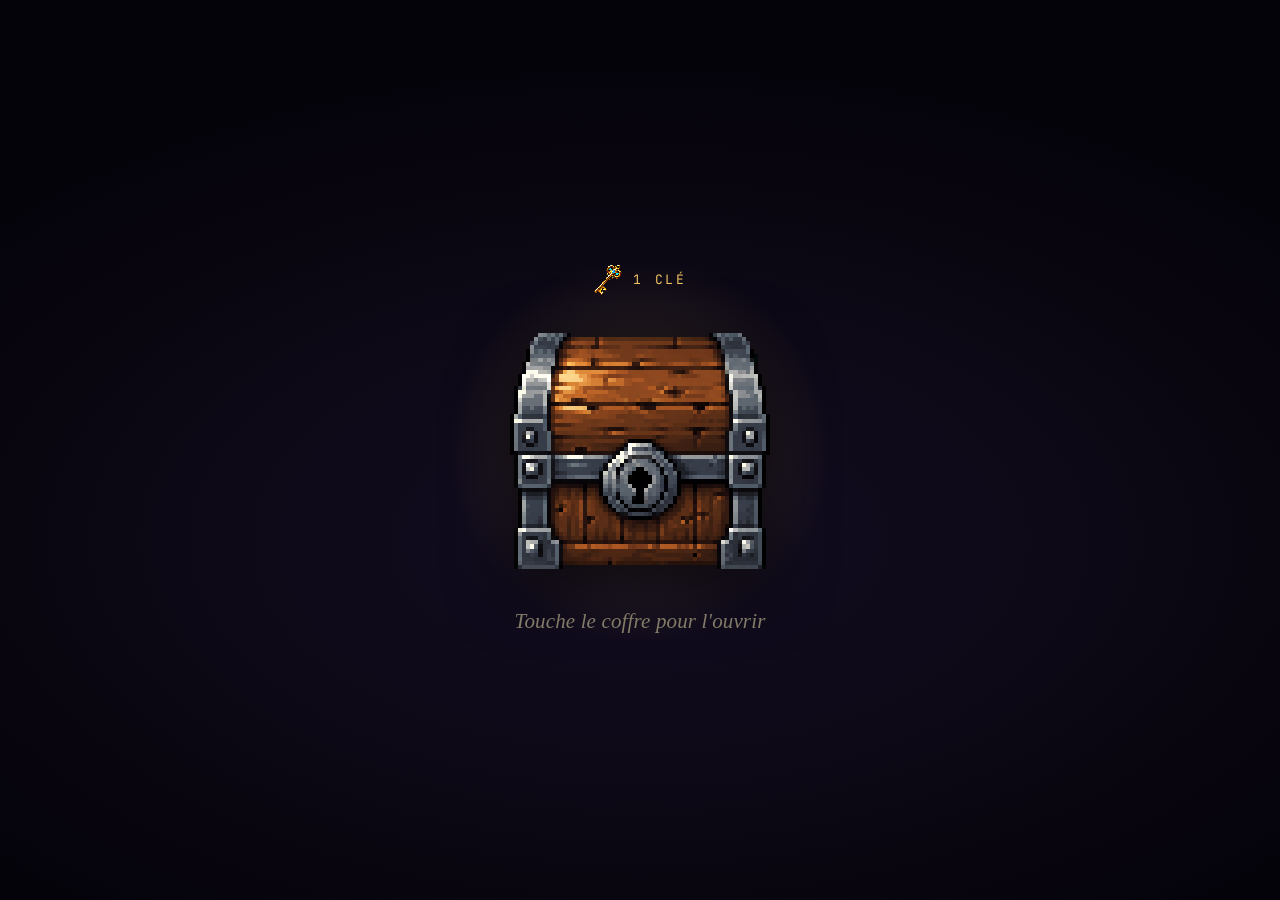
==== commit 2d7cb401: "favicon : icône SVG inline (trou de serrure doré) pour supprimer le 404 favicon.ico Le navigateur ré" ====
--- a/index.html
+++ b/index.html
@@ -7,6 +7,8 @@
   <meta name="apple-mobile-web-app-capable" content="yes" />
   <meta name="theme-color" content="#0a0610" />
   <title>Lootchest</title>
+  <!-- Favicon inline (SVG, zéro requête) : trou de serrure doré sur fond sombre, aux couleurs du jeu. Supprime le 404 sur favicon.ico. -->
+  <link rel="icon" type="image/svg+xml" href="data:image/svg+xml,<svg xmlns='http://www.w3.org/2000/svg' viewBox='0 0 32 32'><rect width='32' height='32' rx='6' fill='%231a1228'/><circle cx='16' cy='13' r='5' fill='none' stroke='%23f0c463' stroke-width='3'/><rect x='14.5' y='15' width='3' height='9' fill='%23f0c463'/></svg>" />
   <link rel="preconnect" href="https://fonts.googleapis.com" />
   <link rel="preconnect" href="https://fonts.gstatic.com" crossorigin />
   <link href="https://fonts.googleapis.com/css2?family=Cinzel:wght@500;600;700&family=Inter:wght@400;500;600;700&family=JetBrains+Mono:wght@400;500;600;700&family=Silkscreen:wght@400;700&family=Press+Start+2P&display=swap" rel="stylesheet" />
--- a/style.css
+++ b/style.css
@@ -49,6 +49,9 @@
   background-attachment: fixed;
 }
 .screen { flex: 1; min-height: 0; padding: 14px; padding-bottom: 22px; }
+/* Plein écran sans scroll vertical du conteneur. Utilisé pour la carte
+   du village (pan/zoom interne, l'écran lui-même ne doit pas scroller). */
+.screen.screen-fill { padding: 0; display: flex; flex-direction: column; overflow: hidden; }
 .screen-pad { padding: 20px; }
 
 /* ── Buttons ───────────────────────────────────────────────── */
@@ -591,6 +594,15 @@
 .codex-cell { aspect-ratio: 1; display: flex; align-items: center; justify-content: center; font-size: 26px; border-radius: var(--r-sm);
   border: 1px solid var(--border-soft); background: var(--surface-sunken); }
 .codex-cell.unknown { color: var(--ink-500); font-family: var(--f-display); }
+/* Souvenirs de Mémo */
+.memo-mems { display: flex; flex-direction: column; gap: 8px; }
+.memo-mem { padding: 10px 12px; border-radius: var(--r-sm); border: 1px solid #4a3a6e; background: linear-gradient(160deg, #1c1530, #120d20); }
+.memo-mem.locked { opacity: .5; border-style: dashed; }
+.memo-mem-title { font-weight: 600; color: #b39ddb; margin-bottom: 4px; }
+.memo-mem-text { line-height: 1.45; color: var(--ink-300, #cfc6e0); }
+/* Réglage voix de Mémo (Paramètres) */
+.set-memo { justify-content: space-between; }
+.set-memo .as-seg button.on { color: #b39ddb; }
 
 /* Achievements */
 .ach-grid { display: flex; flex-direction: column; gap: 6px; }
@@ -754,6 +766,91 @@
 @media (prefers-reduced-motion: reduce) {
   .vart-flag, .vart-smoke, .vart-spin, .vart-orb, .vp-dot.on { animation: none; }
 }
+
+/* Village illustré (nouveau) — carte cliquable avec hotspots */
+.vmap-screen { position: relative; flex: 1; min-height: 0; overflow: hidden;
+  display: flex; flex-direction: column; }
+.vmap-topbar { position: relative; z-index: 5; display: flex; flex-wrap: wrap; gap: 6px; align-items: center;
+  padding: 10px 12px; background: linear-gradient(180deg, rgba(7,5,12,.94), rgba(7,5,12,0)); }
+.vmap-res { font-family: var(--f-mono); font-size: 12px; font-weight: 600; color: var(--ink-100);
+  background: rgba(23,16,40,.85); border: 1px solid var(--border); border-radius: 999px;
+  padding: 5px 10px; display: inline-flex; align-items: center; gap: 5px; white-space: nowrap; }
+.vmap-busy { color: var(--gold-200); border-color: var(--gold-300); animation: pulse-soft 1.6s ease-in-out infinite; }
+.vmap-age { margin-left: auto; font-family: var(--f-display); font-size: 12px; color: var(--gold-200);
+  background: rgba(23,16,40,.85); border: 1px solid var(--gold-400); border-radius: 999px; padding: 5px 12px; }
+@keyframes pulse-soft { 0%,100% { opacity: .85 } 50% { opacity: 1 } }
+
+.vmap-scene { flex: 1; position: relative; overflow: hidden; }
+.vmap-scene.vmap-pan { overflow: auto; scrollbar-width: none; -ms-overflow-style: none;
+  -webkit-overflow-scrolling: touch; }
+.vmap-scene.vmap-pan::-webkit-scrollbar { display: none; }
+.vmap-world { position: absolute; left: 0; top: 0;
+  /* dimensions calées par JS dans villageMap.js pour préserver le ratio */ }
+.vmap-scene:not(.vmap-pan) .vmap-world { left: 50%; top: 50%; transform: translate(-50%, -50%); }
+.vmap-bg { position: absolute; inset: 0; width: 100%; height: 100%; display: block;
+  user-select: none; -webkit-user-drag: none; }
+
+/* Village vivant — calques d'ambiance (sous les hotspots) */
+.vmap-tint { position: absolute; inset: 0; pointer-events: none; mix-blend-mode: multiply;
+  background: #0a0e2a; opacity: 0; transition: opacity 2s linear; }
+.vmap-vig { position: absolute; inset: 0; pointer-events: none; opacity: 0; transition: opacity 2s linear;
+  background: radial-gradient(132% 130% at 50% 42%, transparent 50%, rgba(4,3,16,.92) 100%); }
+.vmap-ambient { position: absolute; inset: 0; pointer-events: none; }
+.vmap-fxcanvas { position: absolute; inset: 0; width: 100%; height: 100%; pointer-events: none; }
+.vmap-glow { position: absolute; width: 2.6%; aspect-ratio: 4 / 3; border-radius: 50%;
+  background: rgba(255,180,70,.45); box-shadow: 0 0 22px 11px rgba(255,150,45,.6);
+  animation: vmapGlowPulse 2.6s infinite ease-in-out; animation-delay: var(--d, 0s); }
+.vmap-glow.magic { background: rgba(180,95,255,.48); box-shadow: 0 0 26px 13px rgba(175,90,255,.7);
+  animation: vmapMagicPulse 1.9s infinite ease-in-out; }
+.vmap-glow.holy { background: rgba(195,228,255,.45); box-shadow: 0 0 28px 14px rgba(165,212,255,.65);
+  animation: vmapGlowPulse 3.4s infinite ease-in-out; }
+.vmap-glow.fire { background: rgba(255,125,45,.55); box-shadow: 0 0 30px 14px rgba(255,95,25,.75);
+  animation: vmapFirePulse 1.1s infinite ease-in-out; }
+@keyframes vmapGlowPulse { 0%,100% { opacity: .55; transform: scale(.92); } 50% { opacity: 1; transform: scale(1.12); } }
+@keyframes vmapMagicPulse { 0%,100% { opacity: .55; transform: scale(.88) rotate(0deg); } 50% { opacity: 1; transform: scale(1.16) rotate(3deg); } }
+@keyframes vmapFirePulse { 0%,100% { opacity: .6; transform: scale(.9); } 35% { opacity: 1; transform: scale(1.14); } 60% { opacity: .8; transform: scale(1.02); } }
+@media (prefers-reduced-motion: reduce) {
+  .vmap-tint, .vmap-vig, .vmap-ambient, .vmap-fxcanvas { display: none !important; }
+}
+
+.vmap-spots { position: absolute; inset: 0; }
+.vmap-spot { position: absolute; transform: translate(-50%, -50%); padding: 8px;
+  background: none; border: none; cursor: pointer; display: flex; flex-direction: column;
+  align-items: center; gap: 2px; -webkit-tap-highlight-color: transparent; min-width: 44px; min-height: 44px; }
+.vmap-ring { width: clamp(34px, 4.5vw, 52px); height: clamp(34px, 4.5vw, 52px); border-radius: 50%;
+  border: 2px solid rgba(240,196,99,0);
+  background: radial-gradient(circle, rgba(240,196,99,0) 55%, rgba(240,196,99,.10));
+  transition: .25s; display: flex; align-items: center; justify-content: center; }
+.vmap-lvl { font-family: var(--f-mono); font-size: 11px; font-weight: 600; color: var(--gold-200);
+  background: rgba(10,7,18,.78); border: 1px solid var(--gold-400); border-radius: 999px;
+  min-width: 24px; height: 22px; padding: 0 6px;
+  display: flex; align-items: center; justify-content: center;
+  box-shadow: 0 2px 8px rgba(0,0,0,.6); }
+.vmap-name { font-size: 11px; font-weight: 600; color: var(--ink-100);
+  text-shadow: 0 1px 4px #000, 0 0 8px #000;
+  background: rgba(10,7,18,.55); padding: 2px 7px; border-radius: 6px;
+  opacity: 0; transform: translateY(-3px); transition: .25s; white-space: nowrap; pointer-events: none; }
+.vmap-spot:hover .vmap-ring, .vmap-spot:focus-visible .vmap-ring {
+  border-color: rgba(240,196,99,.85); box-shadow: 0 0 18px rgba(240,196,99,.35); }
+.vmap-spot:hover .vmap-name, .vmap-spot:focus-visible .vmap-name {
+  opacity: 1; transform: none; }
+.vmap-spot.locked .vmap-lvl { color: #6a5f88; border-color: #3a2c52; }
+.vmap-spot.locked .vmap-ring { filter: grayscale(1); opacity: .75; }
+.vmap-spot.constructing .vmap-lvl::after { content: "⏳"; margin-left: 3px; font-size: 10px; }
+.vmap-spot.upgradable .vmap-lvl { border-color: var(--gold-200); animation: vmapSpotPulse 2.4s ease-in-out infinite; }
+@keyframes vmapSpotPulse {
+  0%,100% { box-shadow: 0 0 0 0 rgba(240,196,99,.45); }
+  50% { box-shadow: 0 0 0 7px rgba(240,196,99,0); }
+}
+
+/* Portrait grand format dans la fiche du bâtiment */
+.vb-portrait { width: clamp(120px, 22vmin, 180px); height: clamp(120px, 22vmin, 180px);
+  flex-shrink: 0; border-radius: 14px; overflow: hidden;
+  background: radial-gradient(circle at 50% 60%, #241b3c, #120d20 75%);
+  border: 1px solid var(--border); display: flex; align-items: center; justify-content: center; }
+.vb-portrait img { max-width: 92%; max-height: 92%; image-rendering: pixelated;
+  filter: drop-shadow(0 4px 12px rgba(0,0,0,.6)); }
+.vb-portrait .vb-portrait-emoji { font-size: clamp(56px, 12vmin, 96px); }
 
 /* Village — building detail overlay + shared controls */
 .vb-detail { display: flex; gap: 14px; align-items: flex-start; }
@@ -1019,3 +1116,240 @@
 .mimic-bite { color: #ff7070; font-weight: 700; font-size: 14px; }
 .mimic-loss { font-size: 11px; color: #ff8080; }
 .mimic-actions { display: flex; gap: 8px; justify-content: center; flex-wrap: wrap; }
+
+/* === Forge guide overlay === */
+.guide-lead { font-size: 14px; color: var(--ink-200); margin-bottom: 16px; }
+.guide-list { margin: 4px 0 12px; padding-left: 20px; line-height: 1.7; }
+.guide-list li { margin-bottom: 4px; }
+.guide-row { display: flex; align-items: center; gap: 8px; margin: 12px 0 4px; }
+.guide-orb {
+  display: inline-flex; align-items: center; gap: 6px;
+  padding: 4px 10px; border-radius: 14px;
+  border: 1px solid var(--c, var(--border));
+  background: color-mix(in srgb, var(--c, var(--border)) 12%, transparent);
+  font-size: 13px; color: var(--c, var(--ink-100));
+}
+.guide-orb img { width: 22px; height: 22px; }
+.guide-rar { font-weight: 700; padding: 1px 6px; border-radius: 4px; }
+.guide-tip {
+  margin-top: 16px; padding: 10px 12px;
+  background: rgba(255, 200, 80, 0.08);
+  border-left: 3px solid #ffc848;
+  border-radius: 4px;
+  font-size: 13px;
+}
+
+/* === Combat RPG-style — dialog box, action menu, sprite animations === */
+.combat.rpg { display: grid; grid-template-rows: 1fr auto auto; gap: 8px; padding: 12px; height: 100vh; box-sizing: border-box; }
+.combat.rpg .combat-stage {
+  position: relative;
+  display: grid;
+  grid-template-areas: "mob-card mob-sprite" ". ." "hero-sprite hero-card";
+  grid-template-columns: 1fr 1fr;
+  grid-template-rows: auto 1fr auto;
+  gap: 8px;
+  min-height: 0;
+}
+.combat.rpg .cf-card { background: linear-gradient(135deg, rgba(20,15,30,.85), rgba(10,8,20,.95)); border: 2px solid var(--border, #483a5a); border-radius: 8px; padding: 10px 12px; align-self: start; }
+.combat.rpg .cf-card.mob { grid-area: mob-card; }
+.combat.rpg .cf-card.hero { grid-area: hero-card; }
+.combat.rpg .cf-head { display: flex; justify-content: space-between; align-items: baseline; gap: 8px; margin-bottom: 6px; flex-wrap: wrap; }
+.combat.rpg .cf-name { font-weight: 700; font-size: 13px; color: var(--gold-200, #f5c842); }
+.combat.rpg .cf-tags { display: flex; gap: 4px; flex-wrap: wrap; }
+.combat.rpg .cf-tag { font-size: 9px; padding: 2px 6px; border-radius: 8px; background: rgba(80,60,120,.4); border: 1px solid rgba(255,255,255,.1); }
+.combat.rpg .cf-tag.boss { background: rgba(255,80,80,.25); border-color: rgba(255,80,80,.5); color: #ffaaaa; }
+.combat.rpg .cf-tag.elite { background: rgba(180,80,255,.25); border-color: rgba(180,80,255,.5); color: #d8a8ff; }
+.combat.rpg .cf-tag.dmg { background: rgba(255,180,80,.18); color: #ffd060; }
+.combat.rpg .cf-tag.def { background: rgba(120,180,255,.18); color: #a0c8ff; }
+.combat.rpg .cf-turn { margin-top: 6px; font-size: 10px; opacity: .7; }
+.combat.rpg .mob-sprite { grid-area: mob-sprite; justify-self: end; align-self: end; }
+.combat.rpg .hero-sprite { grid-area: hero-sprite; justify-self: start; align-self: end; }
+.combat.rpg .combat-call { position: absolute; top: 45%; left: 50%; transform: translate(-50%,-50%); font-size: 32px; font-weight: 800; letter-spacing: 2px; opacity: 0; pointer-events: none; text-shadow: 0 0 12px currentColor; }
+.combat.rpg .combat-call.show { animation: combatCall 700ms ease-out forwards; }
+@keyframes combatCall {
+  0%   { opacity: 0; transform: translate(-50%,-30%) scale(.6); }
+  20%  { opacity: 1; transform: translate(-50%,-50%) scale(1.15); }
+  60%  { opacity: 1; transform: translate(-50%,-50%) scale(1); }
+  100% { opacity: 0; transform: translate(-50%,-70%) scale(1); }
+}
+/* Dialog box style Pokémon */
+.combat-dialog {
+  background: linear-gradient(180deg, #fcf6e8 0%, #e8d8a8 100%);
+  border: 3px solid #2a1a08;
+  border-radius: 10px;
+  padding: 12px 16px;
+  min-height: 64px;
+  font-family: var(--f-mono, monospace);
+  font-size: 14px;
+  line-height: 1.4;
+  color: #2a1a08;
+  position: relative;
+  box-shadow: inset 0 0 0 2px #fcf6e8, 0 4px 0 #1a1208;
+}
+.combat-dialog::after {
+  content: '▼';
+  position: absolute;
+  right: 12px;
+  bottom: 8px;
+  color: #2a1a08;
+  animation: dialogBlink 1s steps(2) infinite;
+}
+@keyframes dialogBlink { 0%, 50% { opacity: 1; } 51%, 100% { opacity: 0; } }
+/* Action buttons sous la dialog box */
+.combat-actions { display: flex; gap: 8px; justify-content: center; flex-wrap: wrap; }
+.combat-act {
+  padding: 8px 14px; border-radius: 6px;
+  border: 2px solid #483a5a; background: linear-gradient(135deg, #2a1a3a, #1a1028);
+  color: var(--gold-200, #f5c842); font-weight: 700; font-size: 13px;
+  cursor: pointer; transition: all .15s ease;
+}
+.combat-act:hover { border-color: var(--gold-200, #f5c842); transform: translateY(-1px); }
+.combat-act.on { background: linear-gradient(135deg, #4a2860, #2a1840); border-color: var(--gold-200); }
+/* Sprite animations: attack lunge + hit shake */
+.cf-anim-attack { animation: cfLunge 350ms ease-out; }
+.cf-anim-hit    { animation: cfShake  350ms ease-out; }
+@keyframes cfLunge {
+  0%   { transform: translateX(0); }
+  40%  { transform: translateX(40px) scale(1.08); }
+  100% { transform: translateX(0); }
+}
+.combat.rpg .mob-sprite.cf-anim-attack { animation-name: cfLungeMob; }
+@keyframes cfLungeMob {
+  0%   { transform: translateX(0); }
+  40%  { transform: translateX(-40px) scale(1.08); }
+  100% { transform: translateX(0); }
+}
+@keyframes cfShake {
+  0%, 100% { transform: translateX(0); filter: brightness(1); }
+  10%      { transform: translateX(-8px); filter: brightness(1.8) saturate(0.4) hue-rotate(-20deg); }
+  30%      { transform: translateX(8px); filter: brightness(1.4); }
+  50%      { transform: translateX(-6px); }
+  70%      { transform: translateX(6px); }
+  90%      { transform: translateX(-2px); }
+}
+
+/* === Combat action menu (tour-par-tour Pokémon-like) === */
+.combat-menu {
+  display: grid;
+  grid-template-columns: 1fr 1fr;
+  gap: 6px;
+  margin-top: 6px;
+}
+.cm-act {
+  display: flex; flex-direction: column; align-items: center; justify-content: center;
+  gap: 2px;
+  padding: 10px 8px;
+  border-radius: 8px;
+  border: 2px solid #483a5a;
+  background: linear-gradient(135deg, #2a1a3a, #1a1028);
+  color: #f5eedd;
+  cursor: pointer;
+  transition: all .15s ease;
+  position: relative;
+  min-height: 56px;
+}
+.cm-act:hover:not(:disabled) { border-color: var(--gold-200, #f5c842); transform: translateY(-1px); box-shadow: 0 2px 10px rgba(245,200,66,.25); }
+.cm-act:active:not(:disabled) { transform: translateY(0); }
+.cm-act.primary { border-color: #f5c842; background: linear-gradient(135deg, #3a2a1a, #2a1a08); }
+.cm-act .cm-emoji { font-size: 22px; line-height: 1; }
+.cm-act .cm-label { font-size: 12px; font-weight: 700; letter-spacing: .5px; }
+.cm-act .cm-cd { position: absolute; top: 4px; right: 6px; font-size: 10px; color: #f5c842; font-weight: 700; }
+.cm-act:disabled, .cm-act.is-disabled {
+  opacity: .35;
+  cursor: not-allowed;
+  filter: grayscale(.7);
+}
+@media (min-width: 600px) {
+  .combat-menu { grid-template-columns: repeat(4, 1fr); }
+}
+
+/* Tag mécanique de monstre dans le combat (régen, enrage, épines…) */
+.combat.rpg .cf-tag.mech { background: rgba(255,120,40,.18); border-color: rgba(255,140,60,.45); color: #ffb080; }
+
+/* === Jauge d'ultime + statuts + bouton Spécial === */
+.gauge-bar {
+  position: relative;
+  height: 14px;
+  margin-top: 6px;
+  border-radius: 7px;
+  background: rgba(0,0,0,.5);
+  border: 1px solid #5a4a2a;
+  overflow: hidden;
+}
+.gauge-fill {
+  height: 100%;
+  background: linear-gradient(90deg, #b8860b, #ffd84a, #fff3b0);
+  transition: width .35s ease;
+  box-shadow: 0 0 8px rgba(255,216,74,.6);
+}
+.gauge-label {
+  position: absolute; inset: 0;
+  display: flex; align-items: center; justify-content: center;
+  font-size: 9px; font-weight: 700; color: #fff;
+  text-shadow: 0 1px 2px rgba(0,0,0,.9);
+  pointer-events: none;
+}
+.mob-statuses { display: flex; gap: 4px; flex-wrap: wrap; margin-top: 6px; min-height: 18px; }
+.status-chip {
+  font-size: 10px; font-weight: 700;
+  padding: 2px 8px; border-radius: 9px;
+  border: 1px solid rgba(255,255,255,.25);
+  background: rgba(0,0,0,.45);
+  animation: statusPop .25s ease-out;
+}
+.status-chip.status-burn   { color: #ff9a50; border-color: rgba(255,122,48,.6); }
+.status-chip.status-poison { color: #8ae060; border-color: rgba(122,220,74,.6); }
+.status-chip.status-freeze { color: #9adcff; border-color: rgba(122,220,255,.6); }
+.status-chip.status-chill  { color: #b0e8ff; border-color: rgba(150,220,255,.5); }
+@keyframes statusPop { from { transform: scale(.6); opacity: 0; } to { transform: scale(1); opacity: 1; } }
+.cm-act.cm-special {
+  grid-column: 1 / -1;
+  border-color: #6a5a2a;
+  background: linear-gradient(135deg, #2a2210, #1a1408);
+}
+.cm-act.cm-special.ready {
+  border-color: #ffd84a;
+  background: linear-gradient(135deg, #4a3a10, #2a2208);
+  box-shadow: 0 0 14px rgba(255,216,74,.5);
+  animation: specialPulse 1.2s ease-in-out infinite;
+}
+@keyframes specialPulse {
+  0%, 100% { box-shadow: 0 0 10px rgba(255,216,74,.4); }
+  50%      { box-shadow: 0 0 20px rgba(255,216,74,.75); }
+}
+@media (min-width: 600px) {
+  .cm-act.cm-special { grid-column: auto; }
+  .combat-menu { grid-template-columns: repeat(5, 1fr); }
+}
+
+/* === Intention du monstre (télégraphe) + affinités élémentaires === */
+.mob-intent {
+  margin-top: 6px;
+  padding: 5px 10px;
+  border-radius: 6px;
+  font-size: 11px;
+  font-weight: 700;
+  border: 1px solid transparent;
+  min-height: 16px;
+  transition: all .2s ease;
+}
+.mob-intent.intent-attack  { background: rgba(255,255,255,.06); border-color: rgba(255,255,255,.15); color: #d8d0c8; }
+.mob-intent.intent-windup  { background: rgba(255,60,60,.18); border-color: rgba(255,80,80,.6); color: #ff9090; animation: intentPulse .8s ease-in-out infinite; }
+.mob-intent.intent-unleash { background: rgba(255,30,30,.3); border-color: #ff4040; color: #ffb0b0; animation: intentPulse .5s ease-in-out infinite; }
+.mob-intent.intent-frozen  { background: rgba(120,210,255,.15); border-color: rgba(122,220,255,.5); color: #aadfff; }
+@keyframes intentPulse {
+  0%, 100% { box-shadow: 0 0 4px rgba(255,60,60,.3); }
+  50%      { box-shadow: 0 0 14px rgba(255,60,60,.8); }
+}
+.combat.rpg .cf-tag.weak   { background: rgba(120,255,120,.14); border-color: rgba(120,255,140,.5); color: #a0ffb0; }
+.combat.rpg .cf-tag.resist { background: rgba(140,140,160,.18); border-color: rgba(170,170,190,.5); color: #c0c0d8; }
+
+/* === Combo, statuts héros, série de victoires === */
+.hero-statuses { display: flex; gap: 4px; flex-wrap: wrap; margin-top: 6px; min-height: 0; }
+.status-chip.status-combo  { color: #ffb060; border-color: rgba(255,160,60,.6); animation: comboGlow 1s ease-in-out infinite; }
+.status-chip.status-warcry { color: #ff9090; border-color: rgba(255,100,100,.55); }
+@keyframes comboGlow {
+  0%, 100% { box-shadow: 0 0 3px rgba(255,160,60,.3); }
+  50%      { box-shadow: 0 0 10px rgba(255,160,60,.7); }
+}
+.cf-streak { color: #ffb060; font-weight: 700; }
